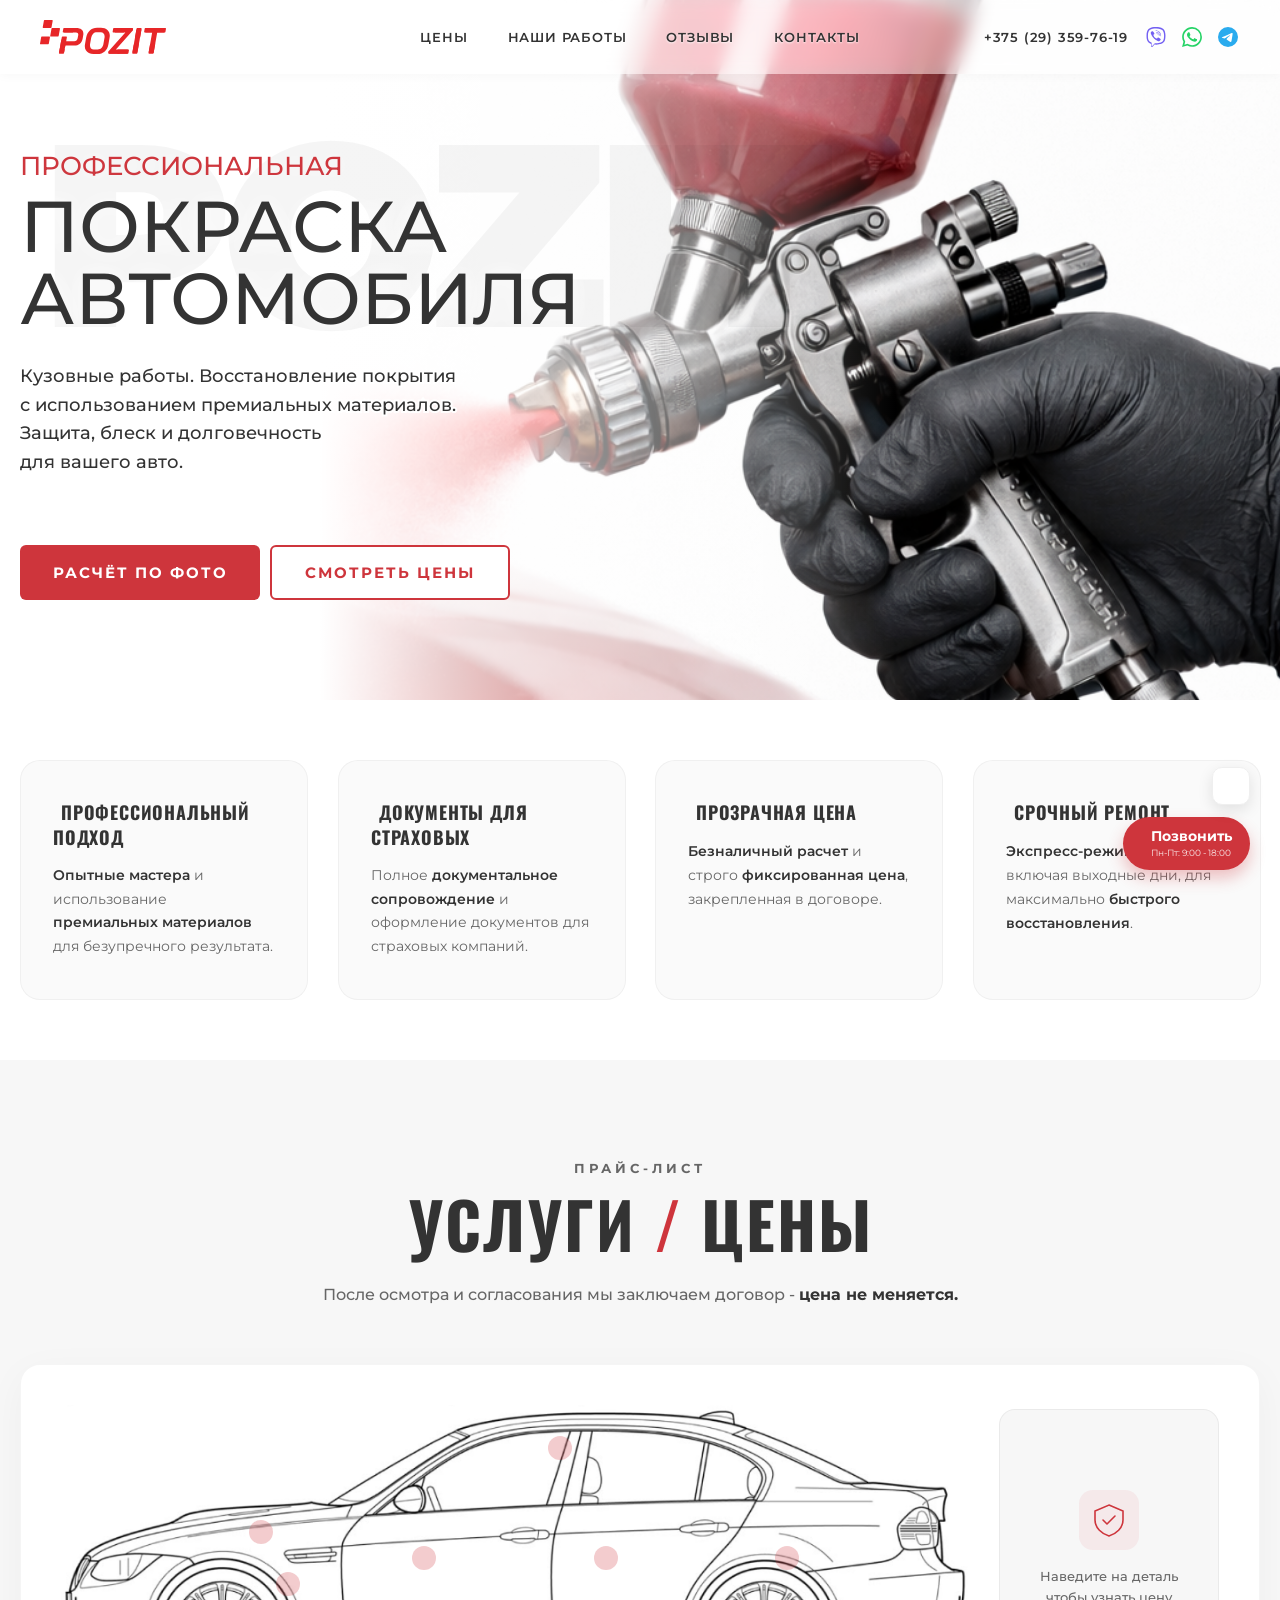
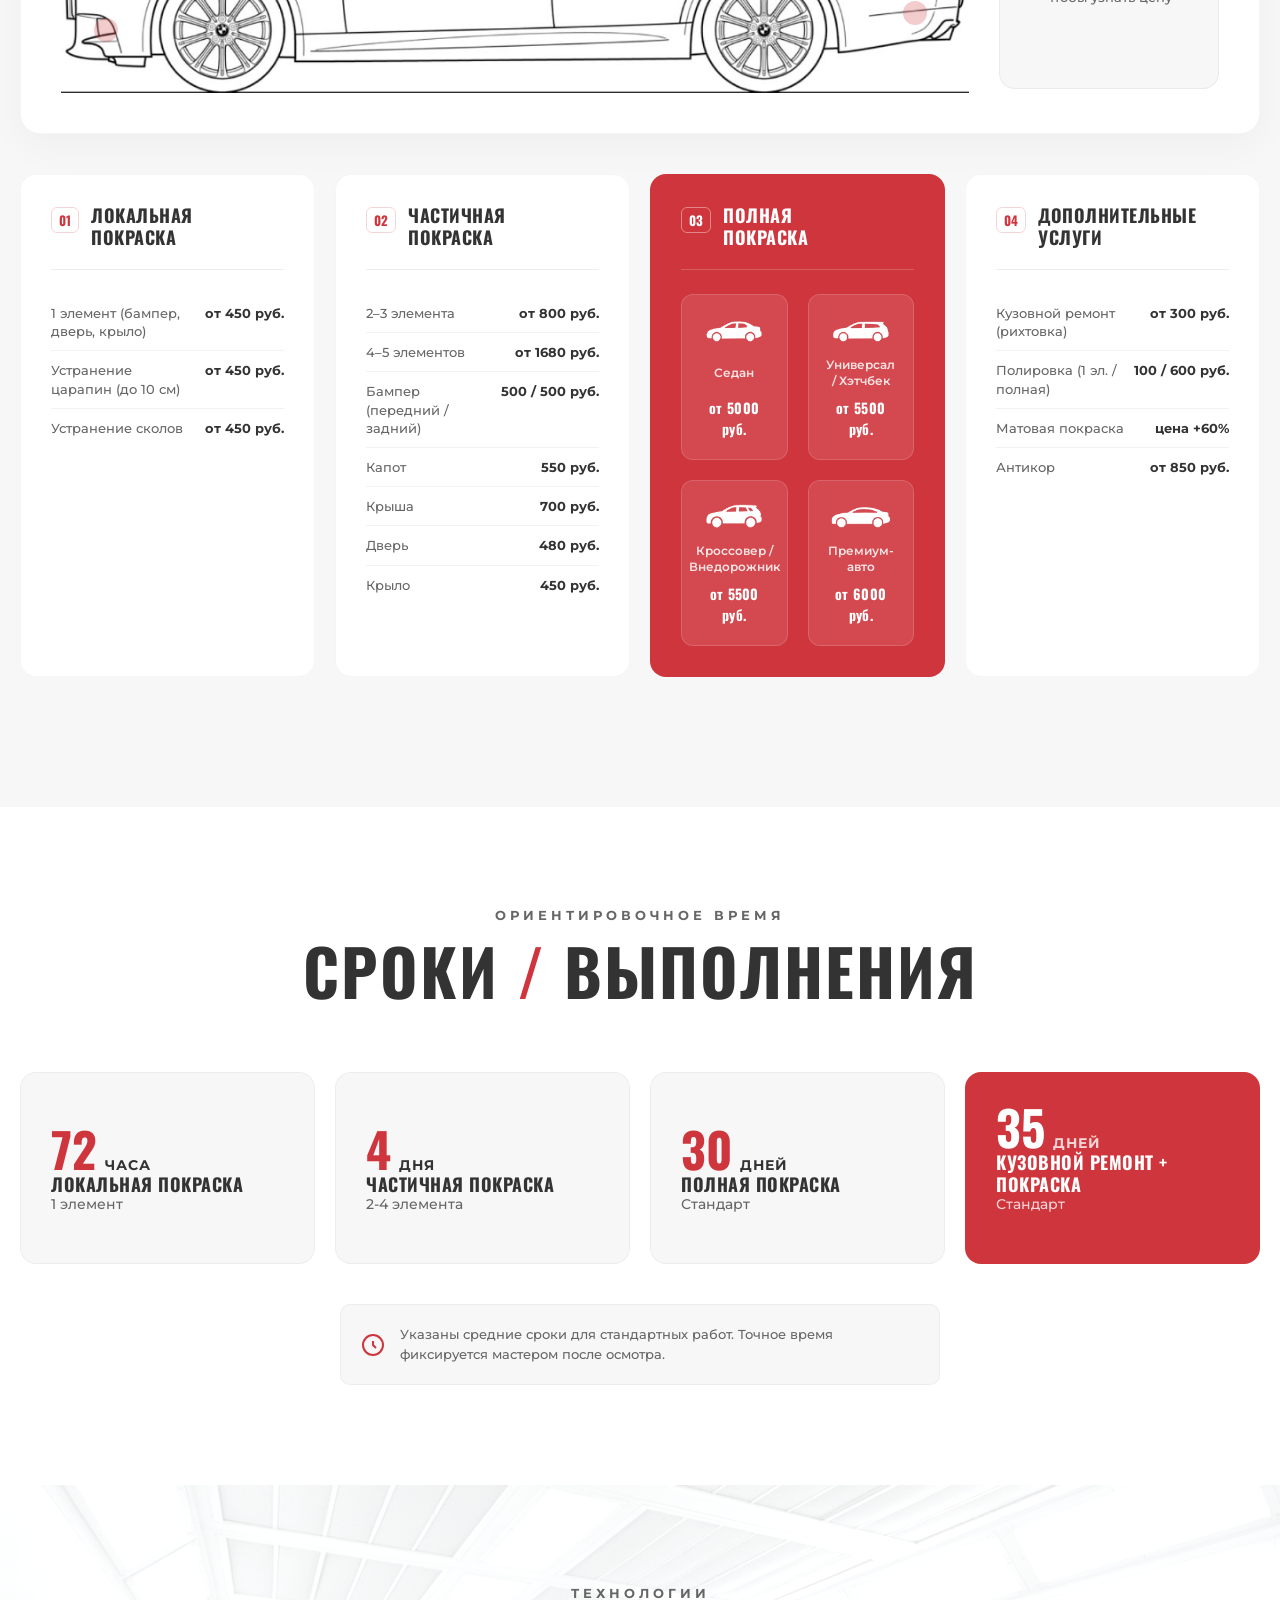
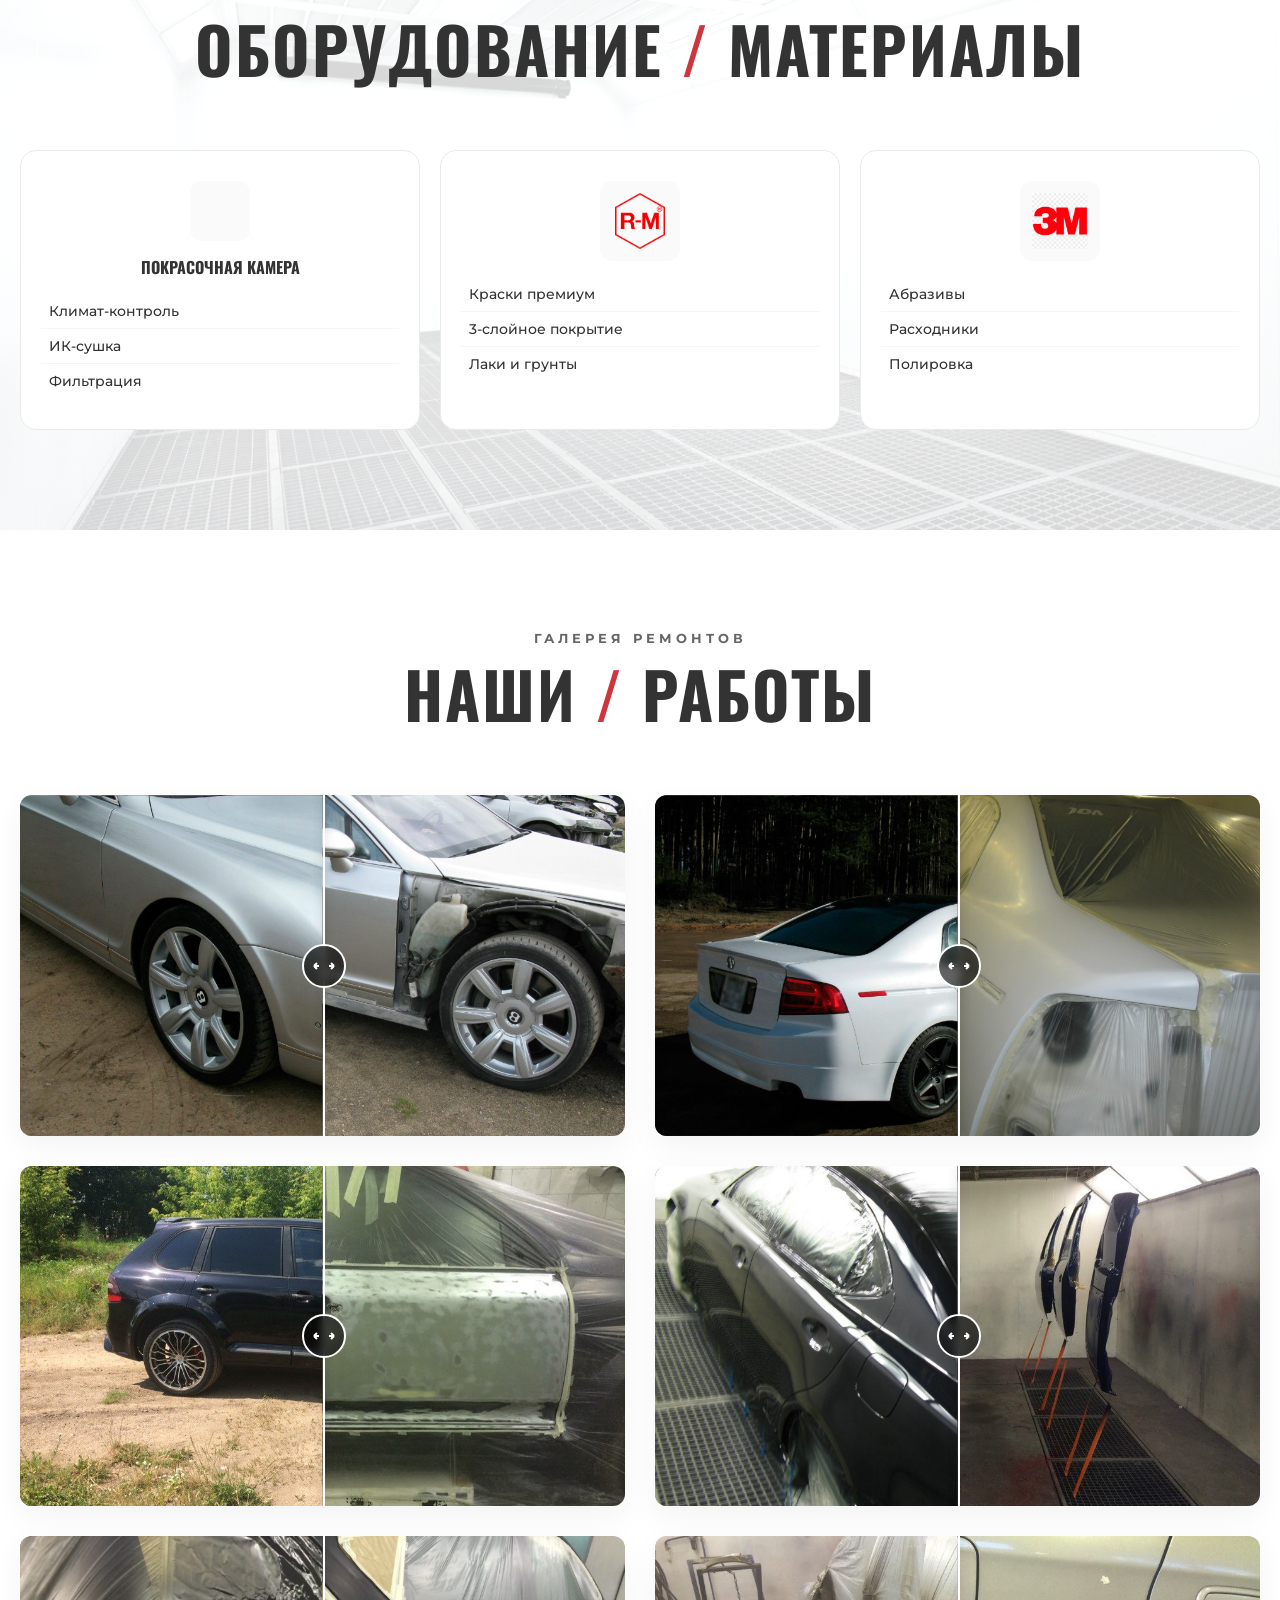
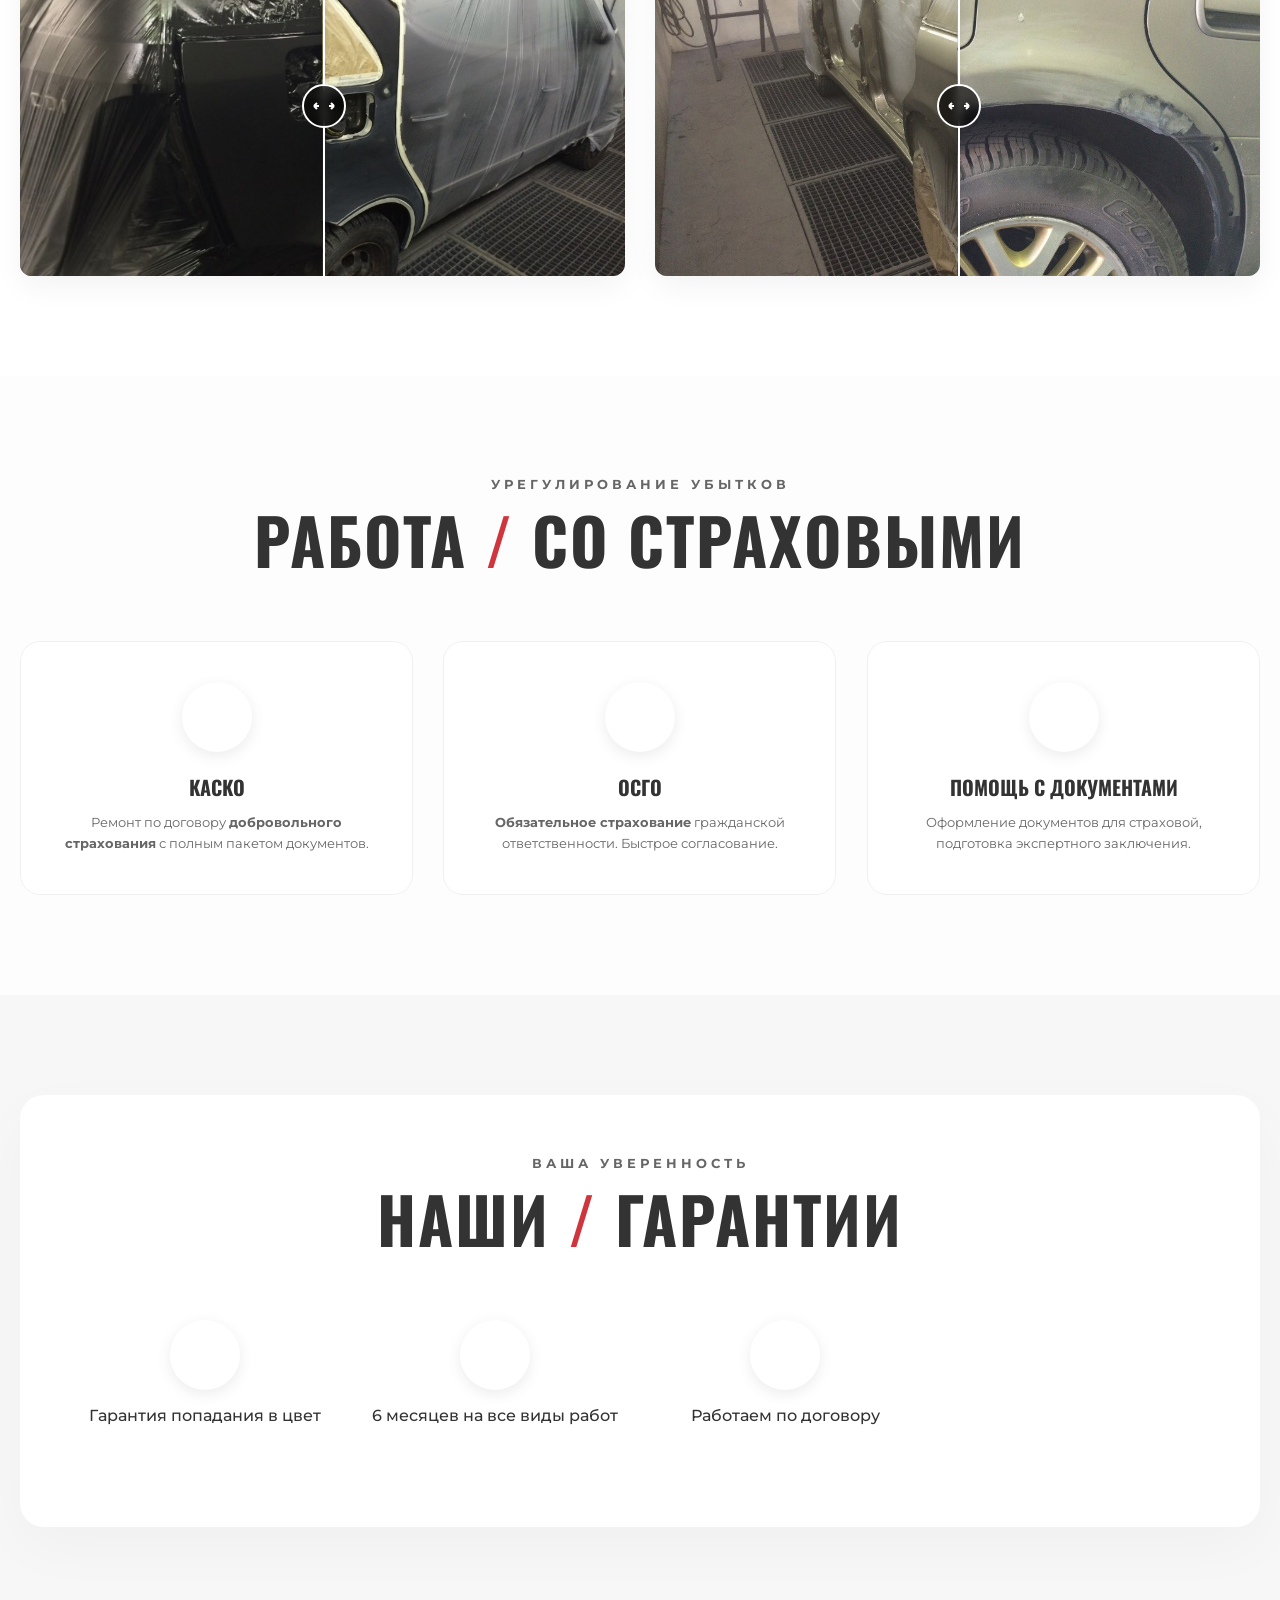
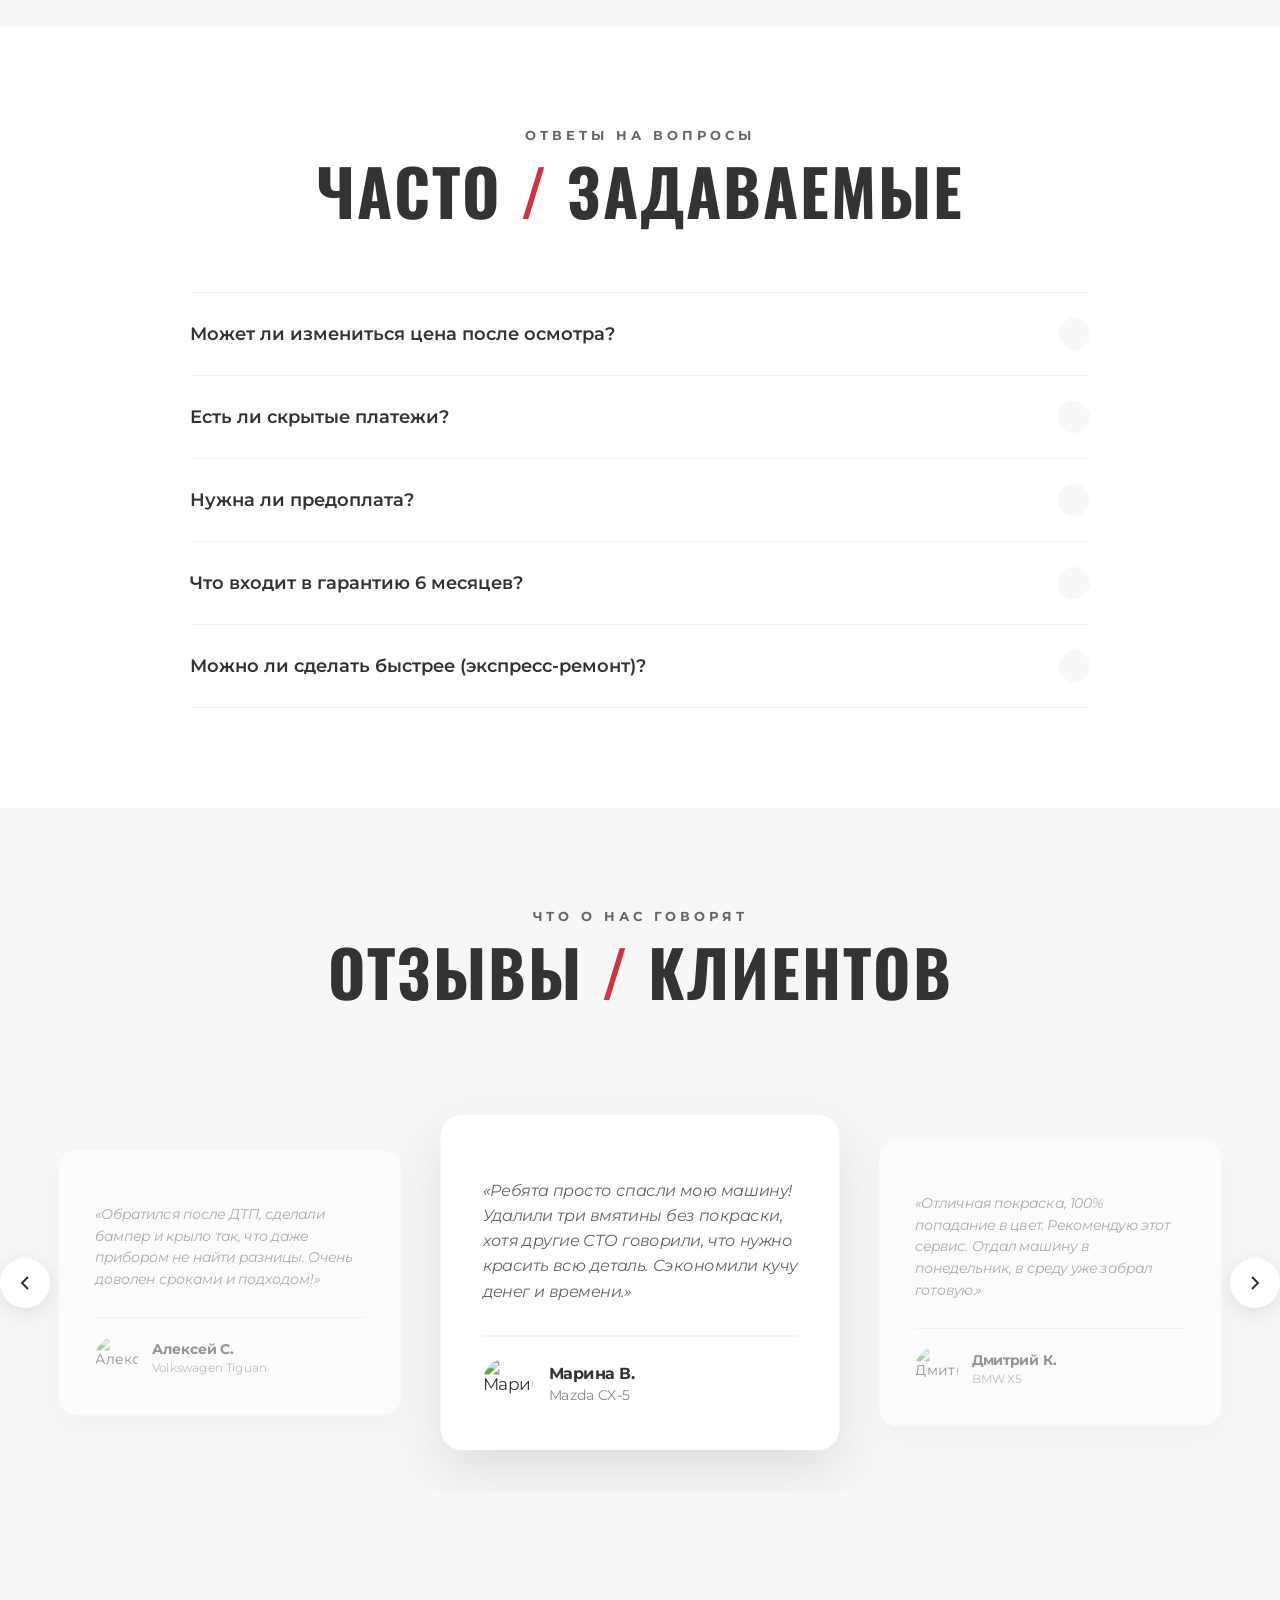
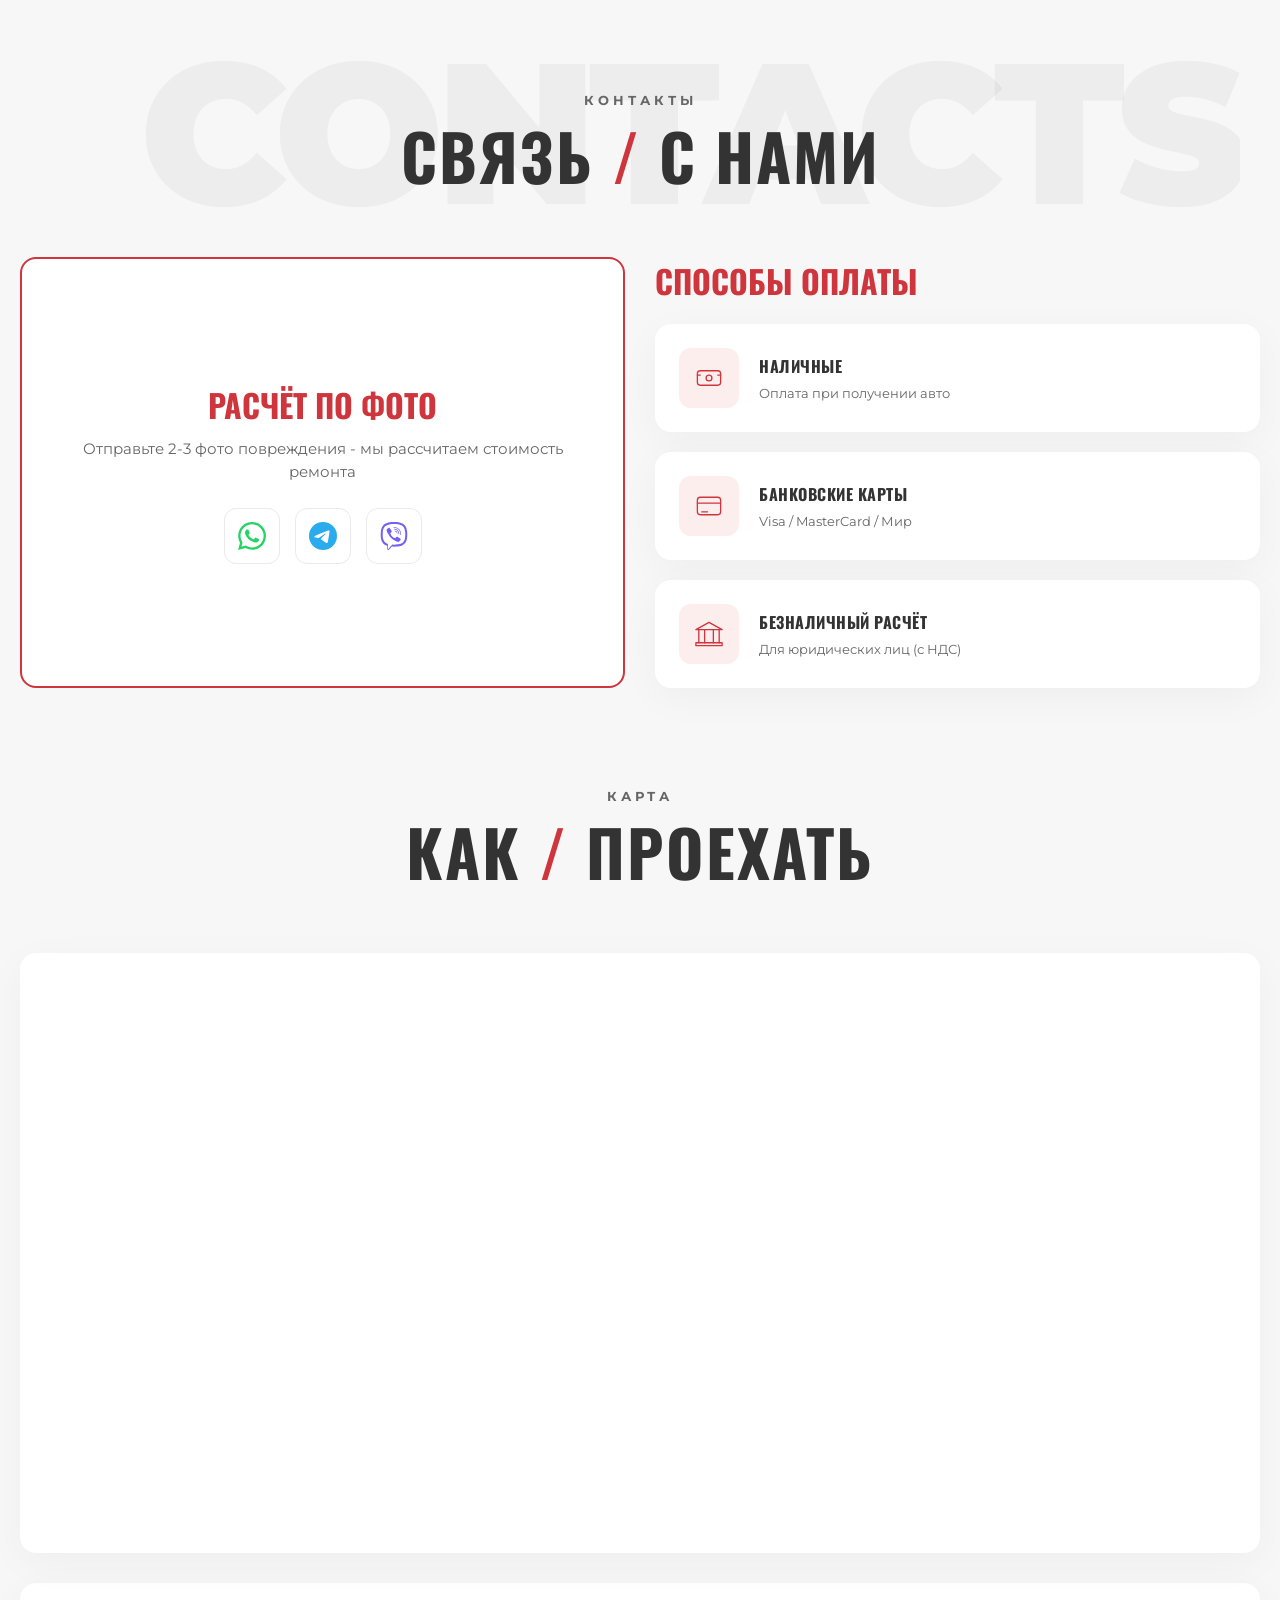
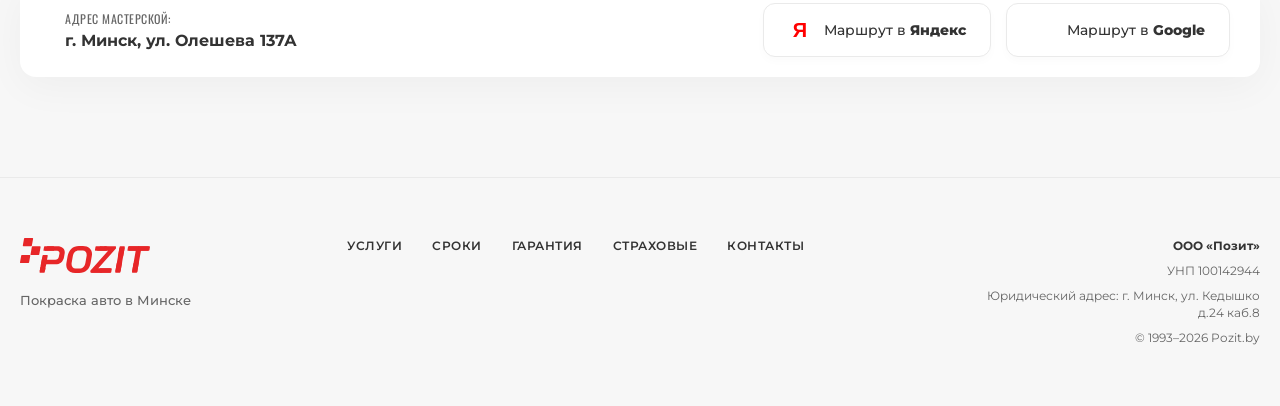
==== index.html @ 852f138b "Remove duplicate paint booth text from list - Remove redundant "Покрасочная камера" from features li" ====
<!DOCTYPE html>
<html lang="en">

<head>
    <meta charset="UTF-8">
    <meta name="viewport" content="width=device-width, initial-scale=1.0">
    <title>Покраска автомобиля в Минске — ООО «Позит»</title>
    <link rel="preconnect" href="https://fonts.googleapis.com">
    <link rel="preconnect" href="https://fonts.gstatic.com" crossorigin>
    <link
        href="https://fonts.googleapis.com/css2?family=Montserrat:wght@400;500;600;700;800;900&family=Oswald:wght@400;500;600;700&display=swap"
        rel="stylesheet">
    <link rel="stylesheet" href="style.css">
    <script src="https://code.iconify.design/iconify-icon/1.0.7/iconify-icon.min.js"></script>
</head>

<body>
    <div class="wrapper">
        <!-- === HEADER === -->
        <header class="header">
            <div class="container">
                <div class="header__inner">
                    <div class="header__left">
                        <!-- Актуальный логотип -->
                        <a href="/" class="header__logo-link">
                            <img src="Logo_red.svg" alt="POZIT Logo" class="logo-img">
                        </a>
                    </div>

                    <nav class="header__nav">
                        <a href="#services">ЦЕНЫ</a>
                        <a href="#before-after">НАШИ РАБОТЫ</a>
                        <a href="#reviews">ОТЗЫВЫ</a>
                        <a href="#contacts">КОНТАКТЫ</a>
                    </nav>

                    <div class="header__actions">
                        <div class="header__contacts-row">
                            <a href="tel:+375293597619" class="header__phone">+375 (29) 359-76-19</a>
                            <div class="header__socials">
                                <!-- Viber -->
                                <a href="viber://chat?number=375293597619" aria-label="Viber"
                                    style="display: flex; width: 24px; height: 24px; align-items: center; justify-content: center;">
                                    <img src="assets/icons/viber.svg" width="20" height="20" alt="Viber">
                                </a>
                                <!-- WhatsApp -->
                                <a href="https://wa.me/375293597619" aria-label="WhatsApp"
                                    style="display: flex; width: 24px; height: 24px; align-items: center; justify-content: center;">
                                    <img src="assets/icons/whatsapp.svg" width="20" height="20" alt="WhatsApp">
                                </a>
                                <!-- Telegram -->
                                <a href="https://t.me/+375293597619" aria-label="Telegram"
                                    style="display: flex; width: 24px; height: 24px; align-items: center; justify-content: center;">
                                    <img src="assets/icons/telegram.svg" width="20" height="20" alt="Telegram">
                                </a>
                            </div>
                        </div>

                        <!-- Mobile Burger Button -->
                        <button class="burger-btn" id="burgerBtn">
                            <span></span>
                            <span></span>
                            <span></span>
                        </button>
                    </div>
                </div>
            </div>

            <!-- Mobile Menu Overlay -->
            <div class="mobile-menu-overlay" id="mobileMenu">
                <a href="#services">ЦЕНЫ <iconify-icon icon="solar:alt-arrow-right-outline"></iconify-icon></a>
                <a href="#before-after">НАШИ РАБОТЫ <iconify-icon
                        icon="solar:alt-arrow-right-outline"></iconify-icon></a>
                <a href="#reviews">ОТЗЫВЫ <iconify-icon icon="solar:alt-arrow-right-outline"></iconify-icon></a>
                <a href="#contacts">КОНТАКТЫ <iconify-icon icon="solar:alt-arrow-right-outline"></iconify-icon></a>
            </div>
        </header>


        <!-- === MAIN CONTENT === -->
        <main>
            <!-- === HERO SECTION === -->
            <section id="hero" class="hero">
                <div class="container">
                    <div class="hero__background-text">POZIT</div>

                    <div class="hero__content">
                        <div class="hero__text-area">
                            <p class="brand-name">Профессиональная</p>
                            <h1 class="product-title">ПОКРАСКА<br>АВТОМОБИЛЯ</h1>
                            <p class="product-subtitle">Кузовные работы. Восстановление покрытия<br>с использованием
                                премиальных материалов.<br>Защита, блеск и долговечность<br>для вашего авто.</p>
                            <div class="product-actions">
                                <a href="#contacts" class="btn-shop" style="text-transform: uppercase;">Расчёт по
                                    фото</a>
                                <a href="#services" class="price-box">СМОТРЕТЬ ЦЕНЫ</a>
                            </div>
                        </div>
                    </div>
                </div>
            </section>

            <!-- === BENEFITS SECTION === -->
            <section id="benefits" class="benefits">
                <div class="container">
                    <div class="benefits__grid">
                        <!-- Professional -->
                        <div class="benefit-item fade-up">
                            <div class="benefit-item__content">
                                <h3 class="benefit-item__title"><iconify-icon icon="ph:briefcase" width="20"
                                        style="margin-right: 8px; vertical-align: middle;"></iconify-icon>Профессиональный
                                    подход</h3>
                                <p class="benefit-item__text"><strong>Опытные мастера</strong> и использование
                                    <strong>премиальных материалов</strong> для безупречного результата.
                                </p>
                            </div>
                        </div>

                        <!-- Insurance -->
                        <div class="benefit-item fade-up delay-100">
                            <div class="benefit-item__content">
                                <h3 class="benefit-item__title"><iconify-icon icon="ph:shield-check" width="20"
                                        style="margin-right: 8px; vertical-align: middle;"></iconify-icon>Документы для
                                    страховых</h3>
                                <p class="benefit-item__text">Полное <strong>документальное сопровождение</strong> и
                                    оформление документов для страховых компаний.</p>
                            </div>
                        </div>

                        <!-- Price -->
                        <div class="benefit-item fade-up delay-200">
                            <div class="benefit-item__content">
                                <h3 class="benefit-item__title"><iconify-icon icon="ph:credit-card" width="20"
                                        style="margin-right: 8px; vertical-align: middle;"></iconify-icon>Прозрачная
                                    цена</h3>
                                <p class="benefit-item__text"><strong>Безналичный расчет</strong> и строго
                                    <strong>фиксированная цена</strong>, закрепленная в договоре.
                                </p>
                            </div>
                        </div>

                        <!-- Urgent -->
                        <div class="benefit-item fade-up delay-300">
                            <div class="benefit-item__content">
                                <h3 class="benefit-item__title"><iconify-icon icon="ph:lightning" width="20"
                                        style="margin-right: 8px; vertical-align: middle;"></iconify-icon>Срочный ремонт
                                </h3>
                                <p class="benefit-item__text"><strong>Экспресс-режим</strong> работы, включая выходные
                                    дни, для максимально <strong>быстрого восстановления</strong>.</p>
                            </div>
                        </div>
                    </div>
                </div>
            </section>



            <!-- === SERVICES / PRICING SECTION === -->
            <section id="services" class="services">
                <div class="container">
                    <div class="section-header">
                        <p class="section-subtitle">Прайс-лист</p>
                        <h2 class="section-title">УСЛУГИ <span>/</span> ЦЕНЫ</h2>
                    </div>
                    <p class="services__lead">После осмотра и согласования мы заключаем договор - <strong>цена не
                            меняется.</strong></p>

                    <!-- Car diagram -->
                    <div class="car-diagram-wrap">
                        <div class="car-diagram-area blueprint-mode">
                            <div class="car-diagram-img-wrapper">
                                <img src="assets/car-sedan.png" alt="Чертеж автомобиля BMW" class="blueprint-img">

                                <!-- интерактивные точки над деталями -->
                                <div class="car-dot car-zone" data-part="Передний бампер" data-price="от 500 руб."
                                    style="top: 78%; left: 5%;"></div>
                                <div class="car-dot car-zone" data-part="Капот" data-price="550 руб."
                                    style="top: 44%; left: 22%;"></div>
                                <div class="car-dot car-zone" data-part="Переднее крыло" data-price="450 руб."
                                    style="top: 62%; left: 25%;"></div>
                                <div class="car-dot car-zone" data-part="Передняя дверь" data-price="480 руб."
                                    style="top: 53%; left: 40%;"></div>
                                <div class="car-dot car-zone" data-part="Задняя дверь" data-price="480 руб."
                                    style="top: 53%; left: 60%;"></div>
                                <div class="car-dot car-zone" data-part="Крыша" data-price="700 руб."
                                    style="top: 15%; left: 55%;"></div>
                                <div class="car-dot car-zone" data-part="Заднее крыло" data-price="450 руб."
                                    style="top: 53%; left: 80%;"></div>
                                <div class="car-dot car-zone" data-part="Задний бампер" data-price="от 500 руб."
                                    style="top: 72%; left: 94%;"></div>
                            </div>
                        </div>

                        <!-- Side info panel -->
                        <div class="car-info-panel" id="carInfoPanel">
                            <div class="car-info-panel__default" id="panelDefault">
                                <div class="car-info-panel__icon">
                                    <svg width="36" height="36" viewBox="0 0 36 36" fill="none">
                                        <path d="M18 3L32 9V18C32 26 25 32 18 34C11 32 4 26 4 18V9L18 3Z"
                                            stroke="#CE353C" stroke-width="1.6" />
                                        <path d="M12 18L16 22L24 14" stroke="#CE353C" stroke-width="1.6"
                                            stroke-linecap="round" stroke-linejoin="round" />
                                    </svg>
                                </div>
                                <p class="car-info-panel__hint">Наведите на деталь<br>чтобы узнать цену</p>
                            </div>
                            <div class="car-info-panel__active" id="panelActive">
                                <span class="car-info-panel__label">Деталь</span>
                                <h3 class="car-info-panel__part" id="panelPart">—</h3>
                                <div class="car-info-panel__divider"></div>
                                <span class="car-info-panel__label">Стоимость работ</span>
                                <div class="car-info-panel__price" id="panelPrice">—</div>
                                <p class="car-info-panel__note">Финальная цена фиксируется в договоре после осмотра</p>
                            </div>
                        </div>
                    </div>

                    <!-- Price cards grid -->
                    <div class="price-grid">
                        <div class="price-card fade-up">
                            <div class="price-card__head">
                                <span class="price-card__num">01</span>
                                <h3 class="price-card__title">Локальная<br>покраска</h3>
                            </div>
                            <ul class="price-list">
                                <li><span>1 элемент (бампер, дверь, крыло)</span><strong>от 450 руб.</strong></li>
                                <li><span>Устранение царапин (до 10 см)</span><strong>от 450 руб.</strong></li>
                                <li><span>Устранение сколов</span><strong>от 450 руб.</strong></li>
                            </ul>
                        </div>
                        <div class="price-card fade-up delay-100">
                            <div class="price-card__head">
                                <span class="price-card__num">02</span>
                                <h3 class="price-card__title">Частичная<br>покраска</h3>
                            </div>
                            <ul class="price-list">
                                <li><span>2–3 элемента</span><strong>от 800 руб.</strong></li>
                                <li><span>4–5 элементов</span><strong>от 1680 руб.</strong></li>
                                <li><span>Бампер (передний / задний)</span><strong>500 / 500 руб.</strong></li>
                                <li><span>Капот</span><strong>550 руб.</strong></li>
                                <li><span>Крыша</span><strong>700 руб.</strong></li>
                                <li><span>Дверь</span><strong>480 руб.</strong></li>
                                <li><span>Крыло</span><strong>450 руб.</strong></li>
                            </ul>
                        </div>
                        <div class="price-card price-card--featured fade-up delay-200">
                            <div class="price-card__head">
                                <span class="price-card__num">03</span>
                                <h3 class="price-card__title">Полная<br>покраска</h3>
                            </div>
                            <div class="car-types-grid">
                                <!-- Sedan -->
                                <div class="car-type-item">
                                    <div class="car-icon">
                                        <img src="assets/sedan1.png" alt="Седан">
                                    </div>
                                    <span class="car-type-label">Седан</span>
                                    <strong class="car-type-price">от 5000 руб.</strong>
                                </div>
                                <!-- Hatchback/Wagon -->
                                <div class="car-type-item">
                                    <div class="car-icon">
                                        <img src="assets/wagon_hatchback1.png" alt="Универсал / Хэтчбек">
                                    </div>
                                    <span class="car-type-label">Универсал / Хэтчбек</span>
                                    <strong class="car-type-price">от 5500 руб.</strong>
                                </div>
                                <!-- Crossover/SUV -->
                                <div class="car-type-item">
                                    <div class="car-icon">
                                        <img src="assets/crossover_suv1.png" alt="Кроссовер / Внедорожник">
                                    </div>
                                    <span class="car-type-label">Кроссовер / Внедорожник</span>
                                    <strong class="car-type-price">от 5500 руб.</strong>
                                </div>
                                <!-- Premium -->
                                <div class="car-type-item">
                                    <div class="car-icon">
                                        <img src="assets/premium_car1.png" alt="Премиум-авто">
                                    </div>
                                    <span class="car-type-label">Премиум-авто</span>
                                    <strong class="car-type-price">от 6000 руб.</strong>
                                </div>
                            </div>
                        </div>
                        <div class="price-card fade-up delay-300">
                            <div class="price-card__head">
                                <span class="price-card__num">04</span>
                                <h3 class="price-card__title">Дополнительные<br>услуги</h3>
                            </div>
                            <ul class="price-list">
                                <li><span>Кузовной ремонт (рихтовка)</span><strong>от 300 руб.</strong></li>
                                <li><span>Полировка (1 эл. / полная)</span><strong>100 / 600 руб.</strong></li>
                                <li><span>Матовая покраска</span><strong>цена +60%</strong></li>
                                <li><span>Антикор</span><strong>от 850 руб.</strong></li>
                            </ul>
                        </div>
                    </div>
            </section>

            <!-- === TIMELINE SECTION === -->
            <section id="timeline" class="timeline">
                <div class="container">
                    <div class="section-header section-header--light">
                        <p class="section-subtitle">Ориентировочное время</p>
                        <h2 class="section-title">СРОКИ <span>/</span> ВЫПОЛНЕНИЯ</h2>
                    </div>

                    <div class="timeline-grid">
                        <div class="timeline-card fade-up">
                            <div class="timeline-card__time">
                                <span class="time-value">72</span>
                                <span class="time-unit">часа</span>
                            </div>
                            <h3 class="timeline-card__title">Локальная покраска</h3>
                            <p class="timeline-card__desc">1 элемент</p>
                        </div>

                        <div class="timeline-card fade-up delay-100">
                            <div class="timeline-card__time">
                                <span class="time-value">4</span>
                                <span class="time-unit">дня</span>
                            </div>
                            <h3 class="timeline-card__title">Частичная покраска</h3>
                            <p class="timeline-card__desc">2-4 элемента</p>
                        </div>

                        <div class="timeline-card fade-up delay-200">
                            <div class="timeline-card__time">
                                <span class="time-value">30</span>
                                <span class="time-unit">дней</span>
                            </div>
                            <h3 class="timeline-card__title">Полная покраска</h3>
                            <p class="timeline-card__desc">Стандарт</p>
                        </div>

                        <div class="timeline-card timeline-card--featured fade-up delay-300">
                            <div class="timeline-card__time">
                                <span class="time-value">35</span>
                                <span class="time-unit">дней</span>
                            </div>
                            <h3 class="timeline-card__title">Кузовной ремонт + покраска</h3>
                            <p class="timeline-card__desc">Стандарт</p>
                        </div>
                    </div>

                    <div class="timeline-note">
                        <svg width="24" height="24" viewBox="0 0 24 24" fill="none" stroke="currentColor"
                            stroke-width="2">
                            <circle cx="12" cy="12" r="10"></circle>
                            <path d="M12 8v4l3 3" />
                        </svg>
                        <p>Указаны средние сроки для стандартных работ. Точное время фиксируется мастером после осмотра.
                        </p>
                    </div>
                </div>
            </section>

            <!-- === MATERIALS SECTION === -->
            <section id="materials" class="materials-section">
                <div class="materials-bg-overlay"></div>
                <div class="container">
                    <div class="section-header">
                        <p class="section-subtitle">Технологии</p>
                        <h2 class="section-title">ОБОРУДОВАНИЕ <span>/</span> МАТЕРИАЛЫ</h2>
                    </div>

                    <div class="materials-compact-grid">
                        <!-- Equipment Block -->
                        <div class="materials-compact-card fade-up">
                            <div class="compact-icon">
                                <iconify-icon icon="solar:box-minimalistic-outline"></iconify-icon>
                            </div>
                            <h3>Покрасочная камера</h3>
                            <ul class="compact-features">
                                <li><iconify-icon icon="solar:check-circle-bold"></iconify-icon>Климат-контроль</li>
                                <li><iconify-icon icon="solar:check-circle-bold"></iconify-icon>ИК-сушка</li>
                                <li><iconify-icon icon="solar:check-circle-bold"></iconify-icon>Фильтрация</li>
                            </ul>
                        </div>

                        <!-- R-M Brand -->
                        <div class="materials-compact-card fade-up delay-100">
                            <div class="compact-logo">
                                <img src="assets/logos/r-m-logo.png" alt="R-M">
                            </div>
                            <ul class="compact-features">
                                <li><iconify-icon icon="solar:check-circle-bold"></iconify-icon>Краски премиум</li>
                                <li><iconify-icon icon="solar:check-circle-bold"></iconify-icon>3-слойное покрытие</li>
                                <li><iconify-icon icon="solar:check-circle-bold"></iconify-icon>Лаки и грунты</li>
                            </ul>
                        </div>

                        <!-- 3M Brand -->
                        <div class="materials-compact-card fade-up delay-200">
                            <div class="compact-logo">
                                <img src="assets/logos/3m-logo.png" alt="3M">
                            </div>
                            <ul class="compact-features">
                                <li><iconify-icon icon="solar:check-circle-bold"></iconify-icon>Абразивы</li>
                                <li><iconify-icon icon="solar:check-circle-bold"></iconify-icon>Расходники</li>
                                <li><iconify-icon icon="solar:check-circle-bold"></iconify-icon>Полировка</li>
                            </ul>
                        </div>
                    </div>
                </div>
            </section>

            <!-- === BEFORE/AFTER SECTION === -->

            <section id="before-after" class="before-after">
                <div class="container">
                    <div class="section-header">
                        <p class="section-subtitle">Галерея ремонтов</p>
                        <h2 class="section-title">НАШИ <span>/</span> РАБОТЫ</h2>
                    </div>

                    <div class="before-after-grid">
                        <!-- Case 1 -->
                        <div class="comparison-card" data-case="1">
                            <div class="comparison-img after">
                                <img src="case1_before.jpg" alt="Case 1 Before" draggable="false">
                            </div>
                            <div class="comparison-img before" style="clip-path: inset(0 50% 0 0);">
                                <img src="case1_after.jpg" alt="Case 1 After" draggable="false">
                            </div>
                            <div class="comparison-slider" style="left: 50%;">
                                <div class="slider-handle">
                                    <svg width="24" height="24" viewBox="0 0 24 24" fill="none" stroke="white"
                                        stroke-width="2">
                                        <path d="M7 12l-5 0m0 0l3-3m-3 3l3 3M17 12l5 0m0 0l-3-3m3 3l-3 3" />
                                    </svg>
                                </div>
                            </div>
                        </div>

                        <!-- Case 2 -->
                        <div class="comparison-card" data-case="2">
                            <div class="comparison-img after">
                                <img src="case2_before.jpg" alt="Case 2 Before" draggable="false">
                            </div>
                            <div class="comparison-img before" style="clip-path: inset(0 50% 0 0);">
                                <img src="case2_after.jpg" alt="Case 2 After" draggable="false">
                            </div>
                            <div class="comparison-slider" style="left: 50%;">
                                <div class="slider-handle">
                                    <svg width="24" height="24" viewBox="0 0 24 24" fill="none" stroke="white"
                                        stroke-width="2">
                                        <path d="M7 12l-5 0m0 0l3-3m-3 3l3 3M17 12l5 0m0 0l-3-3m3 3l-3 3" />
                                    </svg>
                                </div>
                            </div>
                        </div>

                        <!-- Case 3 -->
                        <div class="comparison-card" data-case="3">
                            <div class="comparison-img after">
                                <img src="case3_before.jpg" alt="Case 3 Before" draggable="false">
                            </div>
                            <div class="comparison-img before" style="clip-path: inset(0 50% 0 0);">
                                <img src="case3_after.jpg" alt="Case 3 After" draggable="false">
                            </div>
                            <div class="comparison-slider" style="left: 50%;">
                                <div class="slider-handle">
                                    <svg width="24" height="24" viewBox="0 0 24 24" fill="none" stroke="white"
                                        stroke-width="2">
                                        <path d="M7 12l-5 0m0 0l3-3m-3 3l3 3M17 12l5 0m0 0l-3-3m3 3l-3 3" />
                                    </svg>
                                </div>
                            </div>
                        </div>

                        <!-- Case 4 -->
                        <div class="comparison-card" data-case="4">
                            <div class="comparison-img after">
                                <img src="case4_before.jpg" alt="Case 4 Before" draggable="false">
                            </div>
                            <div class="comparison-img before" style="clip-path: inset(0 50% 0 0);">
                                <img src="case4_after.jpg" alt="Case 4 After" draggable="false">
                            </div>
                            <div class="comparison-slider" style="left: 50%;">
                                <div class="slider-handle">
                                    <svg width="24" height="24" viewBox="0 0 24 24" fill="none" stroke="white"
                                        stroke-width="2">
                                        <path d="M7 12l-5 0m0 0l3-3m-3 3l3 3M17 12l5 0m0 0l-3-3m3 3l-3 3" />
                                    </svg>
                                </div>
                            </div>
                        </div>

                        <!-- Case 5 -->
                        <div class="comparison-card" data-case="5">
                            <div class="comparison-img after">
                                <img src="case5_before.jpg" alt="Case 5 Before" draggable="false">
                            </div>
                            <div class="comparison-img before" style="clip-path: inset(0 50% 0 0);">
                                <img src="case5_after.jpg" alt="Case 5 After" draggable="false">
                            </div>
                            <div class="comparison-slider" style="left: 50%;">
                                <div class="slider-handle">
                                    <svg width="24" height="24" viewBox="0 0 24 24" fill="none" stroke="white"
                                        stroke-width="2">
                                        <path d="M7 12l-5 0m0 0l3-3m-3 3l3 3M17 12l5 0m0 0l-3-3m3 3l-3 3" />
                                    </svg>
                                </div>
                            </div>
                        </div>

                        <!-- Case 6 -->
                        <div class="comparison-card" data-case="6">
                            <div class="comparison-img after">
                                <img src="case6_before.jpg" alt="Case 6 Before" draggable="false">
                            </div>
                            <div class="comparison-img before" style="clip-path: inset(0 50% 0 0);">
                                <img src="case6_after.jpg" alt="Case 6 After" draggable="false">
                            </div>
                            <div class="comparison-slider" style="left: 50%;">
                                <div class="slider-handle">
                                    <svg width="24" height="24" viewBox="0 0 24 24" fill="none" stroke="white"
                                        stroke-width="2">
                                        <path d="M7 12l-5 0m0 0l3-3m-3 3l3 3M17 12l5 0m0 0l-3-3m3 3l-3 3" />
                                    </svg>
                                </div>
                            </div>
                        </div>


                    </div>

                    <!-- Mobile Navigation (Visible only on mobile) -->
                    <div class="mobile-nav-comparison">
                        <button class="nav-arrow prev-case">
                            <svg width="20" height="20" viewBox="0 0 24 24" fill="none" stroke="black" stroke-width="2">
                                <path d="M15 18l-6-6 6-6" />
                            </svg>
                        </button>
                        <div class="dots-indicator">
                            <div class="dot active"></div>
                            <div class="dot"></div>
                            <div class="dot"></div>
                            <div class="dot"></div>
                            <div class="dot"></div>
                            <div class="dot"></div>
                        </div>
                        <button class="nav-arrow next-case">
                            <svg width="20" height="20" viewBox="0 0 24 24" fill="none" stroke="black" stroke-width="2">
                                <path d="M9 18l6-6-6-6" />
                            </svg>
                        </button>
                    </div>
                </div>
    </div>
    </section>

    <!-- === INSURANCE SECTION === -->
    <section id="insurance" class="insurance-section">
        <div class="container">
            <div class="section-header">
                <p class="section-subtitle">Урегулирование убытков</p>
                <h2 class="section-title">РАБОТА <span>/</span> СО СТРАХОВЫМИ</h2>
            </div>
            <div class="insurance-grid">
                <div class="insurance-card fade-up">
                    <div class="v3-icon-box"><iconify-icon icon="solar:shield-check-outline"></iconify-icon></div>
                    <h3>КАСКО</h3>
                    <p>Ремонт по договору <strong>добровольного страхования</strong> с полным пакетом документов.</p>
                </div>
                <div class="insurance-card fade-up delay-100">
                    <div class="v3-icon-box"><iconify-icon icon="solar:clipboard-list-outline"></iconify-icon></div>
                    <h3>ОСГО</h3>
                    <p><strong>Обязательное страхование</strong> гражданской ответственности. Быстрое согласование.</p>
                </div>
                <div class="insurance-card fade-up delay-200">
                    <div class="v3-icon-box"><iconify-icon icon="solar:document-add-outline"></iconify-icon></div>
                    <h3>Помощь с документами</h3>
                    <p>Оформление документов для страховой, подготовка экспертного заключения.</p>
                </div>
            </div>
        </div>
    </section>

    <!-- === GUARANTEE SECTION === -->
    <section id="guarantee" class="guarantee-section">
        <div class="container">
            <div class="guarantee-box">
                <div class="section-header">
                    <p class="section-subtitle">Ваша уверенность</p>
                    <h2 class="section-title">НАШИ <span>/</span> ГАРАНТИИ</h2>
                </div>
                <div class="guarantee-grid">
                    <div class="guarantee-item fade-up">
                        <div class="v3-icon-box"><iconify-icon icon="solar:palette-outline"></iconify-icon></div>
                        <h4>Гарантия попадания в цвет</h4>
                    </div>
                    <div class="guarantee-item fade-up delay-100">
                        <div class="v3-icon-box"><iconify-icon icon="solar:calendar-outline"></iconify-icon></div>
                        <h4>6 месяцев на все виды работ</h4>
                    </div>
                    <div class="guarantee-item fade-up delay-200">
                        <div class="v3-icon-box"><iconify-icon icon="solar:hand-stars-outline"></iconify-icon></div>
                        <h4>Работаем по договору</h4>
                    </div>
                </div>
            </div>
        </div>
    </section>
    <!-- === FAQ SECTION === -->
    <section id="faq" class="faq-section">
        <div class="container">
            <div class="section-header">
                <p class="section-subtitle">Ответы на вопросы</p>
                <h2 class="section-title">ЧАСТО <span>/</span> ЗАДАВАЕМЫЕ</h2>
            </div>
            <div class="faq-container">
                <div class="faq-item fade-up">
                    <div class="faq-item__header">
                        <span class="faq-item__question">Может ли измениться цена после осмотра?</span>
                        <div class="faq-item__arrow">
                            <iconify-icon icon="solar:alt-arrow-down-outline"></iconify-icon>
                        </div>
                    </div>
                    <div class="faq-item__content">
                        <div class="faq-item__answer">
                            <p>Цена <strong>фиксируется в договоре</strong>. Изменение возможно только при обнаружении
                                <strong>скрытых дефектов</strong>. Перед началом дополнительных работ мы обязательно
                                <strong>согласовываем</strong> их с вами по телефону, предоставляя <strong>фото и видео
                                    отчеты</strong>.
                            </p>
                        </div>
                    </div>
                </div>

                <div class="faq-item fade-up delay-100">
                    <div class="faq-item__header">
                        <span class="faq-item__question">Есть ли скрытые платежи?</span>
                        <div class="faq-item__arrow">
                            <iconify-icon icon="solar:alt-arrow-down-outline"></iconify-icon>
                        </div>
                    </div>
                    <div class="faq-item__content">
                        <div class="faq-item__answer">
                            <p>Нет. Мойка автомобиля, все расходники и <strong>профессиональные лакокрасочные
                                    материалы</strong> изначально включены в согласованную стоимость. <strong>Никаких
                                    доплат</strong> в конце работы.</p>
                        </div>
                    </div>
                </div>

                <div class="faq-item fade-up delay-200">
                    <div class="faq-item__header">
                        <span class="faq-item__question">Нужна ли предоплата?</span>
                        <div class="faq-item__arrow">
                            <iconify-icon icon="solar:alt-arrow-down-outline"></iconify-icon>
                        </div>
                    </div>
                    <div class="faq-item__content">
                        <div class="faq-item__answer">
                            <p>Нет. Мы работаем на доверии и <strong>не берем предоплату</strong>. Оплата за ремонт
                                производится только <strong>по факту выполненных работ</strong> в полном объеме.</p>
                        </div>
                    </div>
                </div>

                <div class="faq-item fade-up delay-300">
                    <div class="faq-item__header">
                        <span class="faq-item__question">Что входит в гарантию 6 месяцев?</span>
                        <div class="faq-item__arrow">
                            <iconify-icon icon="solar:alt-arrow-down-outline"></iconify-icon>
                        </div>
                    </div>
                    <div class="faq-item__content">
                        <div class="faq-item__answer">
                            <ul class="faq-list">
                                <li>Отслоение краски или лака</li>
                                <li>Выгорание цвета на солнце</li>
                                <li>Изменение первоначального оттенка</li>
                                <li>Появление коррозии в местах ремонта</li>
                                <li>Растрескивание лакового покрытия</li>
                            </ul>
                        </div>
                    </div>
                </div>

                <div class="faq-item fade-up delay-400">
                    <div class="faq-item__header">
                        <span class="faq-item__question">Можно ли сделать быстрее (экспресс-ремонт)?</span>
                        <div class="faq-item__arrow">
                            <iconify-icon icon="solar:alt-arrow-down-outline"></iconify-icon>
                        </div>
                    </div>
                    <div class="faq-item__content">
                        <div class="faq-item__answer">
                            <p>Да, мы можем сократить стандартный срок за счет сверхурочной работы мастеров. В этом
                                случае
                                применяется наценка:</p>
                            <ul class="faq-list">
                                <li><strong>Экспресс-ремонт</strong> — +20% к стоимости</li>
                                <li><strong>Работа в выходные дни</strong> — +100% к стоимости рабочих смен</li>
                            </ul>
                        </div>
                    </div>
                </div>
            </div>
        </div>
    </section>

    <section id="reviews" class="reviews-section">
        <div class="container">
            <div class="section-header">
                <p class="section-subtitle">Что о нас говорят</p>
                <h2 class="section-title">ОТЗЫВЫ <span>/</span> КЛИЕНТОВ</h2>
            </div>
        </div>

        <div class="reviews-slider-container">
            <button class="review-nav-arrow review-prev">
                <svg width="24" height="24" viewBox="0 0 24 24" fill="none" stroke="currentColor" stroke-width="2">
                    <path d="M15 18l-6-6 6-6" />
                </svg>
            </button>
            <button class="review-nav-arrow review-next">
                <svg width="24" height="24" viewBox="0 0 24 24" fill="none" stroke="currentColor" stroke-width="2">
                    <path d="M9 18l6-6-6-6" />
                </svg>
            </button>

            <div class="reviews-track-wrapper">
                <div class="reviews-track">
                    <!-- Card 1 -->
                    <div class="review-card">
                        <div class="review-stars">
                            <iconify-icon icon="solar:star-bold"></iconify-icon>
                            <iconify-icon icon="solar:star-bold"></iconify-icon>
                            <iconify-icon icon="solar:star-bold"></iconify-icon>
                            <iconify-icon icon="solar:star-bold"></iconify-icon>
                            <iconify-icon icon="solar:star-bold"></iconify-icon>
                        </div>
                        <p class="review-text">«Обратился после ДТП, сделали бампер и крыло так, что даже прибором не
                            найти
                            разницы. Очень доволен сроками и подходом!»</p>
                        <div class="review-author">
                            <img src="https://ui-avatars.com/api/?name=Алексей+С.&background=CE353C&color=fff&rounded=true"
                                alt="Алексей" class="review-avatar">
                            <div class="review-author-info">
                                <div class="review-name">Алексей С.</div>
                                <div class="review-car">Volkswagen Tiguan</div>
                            </div>
                        </div>
                    </div>

                    <!-- Card 2 -->
                    <div class="review-card active">
                        <div class="review-stars">
                            <iconify-icon icon="solar:star-bold"></iconify-icon>
                            <iconify-icon icon="solar:star-bold"></iconify-icon>
                            <iconify-icon icon="solar:star-bold"></iconify-icon>
                            <iconify-icon icon="solar:star-bold"></iconify-icon>
                            <iconify-icon icon="solar:star-bold"></iconify-icon>
                        </div>
                        <p class="review-text">«Ребята просто спасли мою машину! Удалили три вмятины без покраски, хотя
                            другие СТО говорили, что нужно красить всю деталь. Сэкономили кучу денег и времени.»</p>
                        <div class="review-author">
                            <img src="https://ui-avatars.com/api/?name=Марина+В.&background=111111&color=fff&rounded=true"
                                alt="Марина" class="review-avatar">
                            <div class="review-author-info">
                                <div class="review-name">Марина В.</div>
                                <div class="review-car">Mazda CX-5</div>
                            </div>
                        </div>
                    </div>

                    <!-- Card 3 -->
                    <div class="review-card">
                        <div class="review-stars">
                            <iconify-icon icon="solar:star-bold"></iconify-icon>
                            <iconify-icon icon="solar:star-bold"></iconify-icon>
                            <iconify-icon icon="solar:star-bold"></iconify-icon>
                            <iconify-icon icon="solar:star-bold"></iconify-icon>
                            <iconify-icon icon="solar:star-bold"></iconify-icon>
                        </div>
                        <p class="review-text">«Отличная покраска, 100% попадание в цвет. Рекомендую этот сервис. Отдал
                            машину в понедельник, в среду уже забрал готовую.»</p>
                        <div class="review-author">
                            <img src="https://ui-avatars.com/api/?name=Дмитрий+К.&background=CE353C&color=fff&rounded=true"
                                alt="Дмитрий" class="review-avatar">
                            <div class="review-author-info">
                                <div class="review-name">Дмитрий К.</div>
                                <div class="review-car">BMW X5</div>
                            </div>
                        </div>
                    </div>

                    <!-- Card 4 -->
                    <div class="review-card">
                        <div class="review-stars">
                            <iconify-icon icon="solar:star-bold"></iconify-icon>
                            <iconify-icon icon="solar:star-bold"></iconify-icon>
                            <iconify-icon icon="solar:star-bold"></iconify-icon>
                            <iconify-icon icon="solar:star-bold"></iconify-icon>
                            <iconify-icon icon="solar:star-bold"></iconify-icon>
                        </div>
                        <p class="review-text">«Премиальный сервис, вежливые мастера. Сделали полировку и нанесли
                            защитную
                            керамику. Машина блестит как из салона, очень доволен результатом!»</p>
                        <div class="review-author">
                            <img src="https://ui-avatars.com/api/?name=Евгений+М.&background=111111&color=fff&rounded=true"
                                alt="Евгений" class="review-avatar">
                            <div class="review-author-info">
                                <div class="review-name">Евгений М.</div>
                                <div class="review-car">Mercedes E-Class</div>
                            </div>
                        </div>
                    </div>
                </div>
            </div>
        </div>
    </section>

    <!-- === CONTACTS SECTION === -->
    <section id="contacts" class="contacts">
        <div class="container">
            <div class="contacts__background-text">CONTACTS</div>
            <div class="section-header">
                <p class="section-subtitle">Контакты</p>
                <h2 class="section-title">СВЯЗЬ <span>/</span> С НАМИ</h2>
            </div>

            <div class="contacts__main-row">
                <!-- Left Card: CTA (Быстрая оценка) -->
                <!-- Left Card: CTA (Быстрая оценка) - V3 Split -->
                <div class="v3-card">
                    <h3 class="v3-title">РАСЧЁТ ПО ФОТО</h3>
                    <p class="v3-desc">Отправьте 2-3 фото повреждения - мы рассчитаем стоимость ремонта</p>

                    <div class="v3-icons-row">
                        <a href="https://wa.me/375293597619" aria-label="WhatsApp" class="v3-icon">
                            <img src="assets/icons/whatsapp.svg" width="28" alt="WhatsApp">
                        </a>
                        <a href="https://t.me/+375293597619" aria-label="Telegram" class="v3-icon">
                            <img src="assets/icons/telegram.svg" width="28" alt="Telegram">
                        </a>
                        <a href="viber://chat?number=375293597619" aria-label="Viber" class="v3-icon">
                            <img src="assets/icons/viber.svg" width="28" alt="Viber">
                        </a>
                    </div>
                </div>

                <!-- Right Card: Способы Оплаты -->
                <div class="payment-methods-wrapper">
                    <h3 class="v3-title payment-title">СПОСОБЫ ОПЛАТЫ</h3>
                    <div class="payment-cards-container">
                        <div class="payment-card">
                            <div class="payment-card__icon">
                                <svg width="32" height="32" viewBox="0 0 44 44" fill="none"
                                    xmlns="http://www.w3.org/2000/svg">
                                    <rect x="6" y="12" width="32" height="20" rx="4" stroke="currentColor"
                                        stroke-width="1.8" stroke-linecap="round" stroke-linejoin="round" />
                                    <circle cx="22" cy="22" r="4" stroke="currentColor" stroke-width="1.8"
                                        stroke-linecap="round" stroke-linejoin="round" />
                                    <path d="M6 18H10M34 18H38" stroke="currentColor" stroke-width="1.8"
                                        stroke-linecap="round" stroke-linejoin="round" />
                                </svg>
                            </div>
                            <div class="payment-card__info">
                                <h4>Наличные</h4>
                                <p>Оплата при получении авто</p>
                            </div>
                        </div>
                        <div class="payment-card">
                            <div class="payment-card__icon">
                                <svg width="32" height="32" viewBox="0 0 44 44" fill="none"
                                    xmlns="http://www.w3.org/2000/svg">
                                    <rect x="6" y="10" width="32" height="24" rx="4" stroke="currentColor"
                                        stroke-width="1.8" stroke-linecap="round" stroke-linejoin="round" />
                                    <path d="M6 18H38M12 30H20" stroke="currentColor" stroke-width="1.8"
                                        stroke-linecap="round" stroke-linejoin="round" />
                                </svg>
                            </div>
                            <div class="payment-card__info">
                                <h4>Банковские карты</h4>
                                <p>Visa / MasterCard / Мир</p>
                            </div>
                        </div>
                        <div class="payment-card">
                            <div class="payment-card__icon">
                                <svg width="32" height="32" viewBox="0 0 44 44" fill="none"
                                    xmlns="http://www.w3.org/2000/svg">
                                    <path d="M22 6L4 16H40L22 6Z" stroke="currentColor" stroke-width="1.8"
                                        stroke-linecap="round" stroke-linejoin="round" />
                                    <path d="M8 16V34M16 16V34M28 16V34M36 16V34" stroke="currentColor"
                                        stroke-width="1.8" stroke-linecap="round" stroke-linejoin="round" />
                                    <path d="M4 34H40V38H4V34Z" stroke="currentColor" stroke-width="1.8"
                                        stroke-linecap="round" stroke-linejoin="round" />
                                </svg>
                            </div>
                            <div class="payment-card__info">
                                <h4>Безналичный расчёт</h4>
                                <p>Для юридических лиц (с НДС)</p>
                            </div>
                        </div>
                    </div>
                </div>
            </div>
        </div>
    </section>

    <!-- === YANDEX MAP SECTION === -->
    <section id="map-yandex" class="map-section" style="padding-bottom: 40px;">
        <div class="container">
            <div class="section-header">
                <p class="section-subtitle">КАРТА</p>
                <h2 class="section-title">КАК <span>/</span> ПРОЕХАТЬ</h2>
            </div>
            <div class="map-layout">
                <div class="map-card">
                    <script type="text/javascript" charset="utf-8" async
                        src="https://api-maps.yandex.ru/services/constructor/1.0/js/?um=constructor%3Af8a81c1a3e6c11840819d97c0852d59716b732d7916b821c4e4c6b80a8c82e20&amp;width=1200&amp;height=600&amp;lang=ru_RU&amp;scroll=true"></script>
                </div>
                <div class="map-card-address">
                    <div class="map-address-main">
                        <iconify-icon icon="solar:pointer-bold" class="map-address-icon"></iconify-icon>
                        <div class="map-address-text">
                            <span class="map-address-label">Адрес мастерской:</span>
                            <span class="map-address-value">г. Минск, ул. Олешева 137А</span>
                        </div>
                    </div>
                    <div class="map-route-actions">
                        <a href="https://yandex.ru/maps/?rtext=~г.+Минск,+ул.+Олешева+137А" target="_blank"
                            class="map-route-btn">
                            <div class="route-icon route-icon--ya">Я</div>
                            <span class="map-route-btn-text">Маршрут в <strong>Яндекс</strong></span>
                        </a>
                        <a href="https://www.google.com/maps/dir/?api=1&destination=г.+Минск,+ул.+Олешева+137А"
                            target="_blank" class="map-route-btn">
                            <div class="route-icon route-icon--g">
                                <iconify-icon icon="logos:google-icon"></iconify-icon>
                            </div>
                            <span class="map-route-btn-text">Маршрут в <strong>Google</strong></span>
                        </a>
                    </div>
                </div>
            </div>
        </div>
    </section>


    </main>

    <!-- === FOOTER === -->
    <footer class="footer">
        <div class="container">
            <div class="footer__inner">
                <!-- Left Part -->
                <div class="footer__left">
                    <a href="/" class="footer__logo-link">
                        <img src="Logo_red.svg" alt="POZIT Logo" class="footer__logo-img">
                    </a>
                    <p class="footer__desc">Покраска авто в Минске</p>
                </div>

                <!-- Center Part -->
                <nav class="footer__nav">
                    <a href="#services">Услуги</a>
                    <a href="#timeline">Сроки</a>
                    <a href="#warranty">Гарантия</a>
                    <a href="#insurance">Страховые</a>
                    <a href="#contacts">Контакты</a>
                </nav>

                <!-- Right Part -->
                <div class="footer__right">
                    <p class="footer__company">ООО «Позит»</p>
                    <p class="footer__text">УНП 100142944</p>
                    <p class="footer__text">Юридический адрес: г. Минск, ул. Кедышко д.24 каб.8</p>
                    <p class="footer__copyright">&copy; 1993&ndash;2026 Pozit.by</p>
                </div>
            </div>
        </div>
    </footer>
    </div>
    <!-- === FLOATING ACTION BUTTONS === -->
    <div class="fab-v2-container">
        <!-- Scroll Up Button -->
        <a href="#" class="fab-v2-up" id="fabUpBtn" aria-label="Вернуться наверх">
            <iconify-icon icon="solar:alt-arrow-up-outline" width="20"></iconify-icon>
        </a>
        <!-- Call Button -->
        <a href="tel:+375293597619" class="fab-v2-call">
            <iconify-icon icon="solar:phone-bold" width="22"></iconify-icon>
            <div class="fab-v2-call-text">
                <strong>Позвонить</strong>
                <span>Пн-Пт: 9:00 - 18:00</span>
            </div>
        </a>
    </div>

    <script src="script.js"></script>
</body>

</html>
---- style.css ----
:root {
    --color-bg: #F7F7F7;
    --color-primary-red: #CE353C;
    /* Match the vibrant red from the image */
    --color-text-dark: #333333;
    --color-text-muted: #666666;
    --color-gold: #A28A5B;
    /* The olive gold color of Emerica. */
    --color-white: #FFFFFF;

    --font-primary: 'Montserrat', sans-serif;
    --font-secondary: 'Oswald', sans-serif;

    --container-width: 1440px;
    --content-width: 1300px;
}

* {
    margin: 0;
    padding: 0;
    box-sizing: border-box;
}

html {
    overflow-x: hidden;
}

body {
    font-family: var(--font-primary);
    background-color: var(--color-bg);
    color: var(--color-text-dark);
    -webkit-font-smoothing: antialiased;
    overflow-x: hidden;
    width: 100%;
}

img {
    max-width: 100%;
    height: auto;
}

.wrapper {
    min-height: 100vh;
    display: flex;
    flex-direction: column;
    position: relative;
    overflow-x: hidden;
    width: 100%;
}

.container {
    width: 100%;
    max-width: var(--content-width);
    margin: 0 auto;
    padding: 0 40px;
    /* Base padding for large screens */
}

/* === HEADER === */
.header {
    padding: 20px 0;
    position: fixed;
    top: 0;
    left: 0;
    right: 0;
    width: 100%;
    z-index: 1000;
    background-color: rgba(255, 255, 255, 0.5);
    backdrop-filter: blur(8px) saturate(150%);
    -webkit-backdrop-filter: blur(8px) saturate(150%);
    transition: all 0.3s cubic-bezier(0.4, 0, 0.2, 1);
    box-shadow: 0 2px 10px rgba(0, 0, 0, 0.03);
}

.header.is-scrolled {
    background-color: rgba(255, 255, 255, 0.85);
    /* Higher transparency for "glass" look */
    backdrop-filter: blur(12px) saturate(180%);
    -webkit-backdrop-filter: blur(12px) saturate(180%);
    box-shadow: 0 4px 30px rgba(0, 0, 0, 0.05);
    /* Slightly stronger shadow instead of border */
}

.header__inner {
    display: flex;
    align-items: center;
    justify-content: space-between;
    width: 100%;
    position: relative;
    /* Added for absolute centering of nav */
}

.header .container {
    max-width: 1300px;
    padding: 0 40px;
}

.header__left {
    display: flex;
    align-items: center;
}

.header__logo-link {
    display: flex;
    align-items: center;
    z-index: 101;
    flex-shrink: 0;
    /* Logo never shrinks */
}

.logo-img {
    height: 40px;
    filter: drop-shadow(0 1px 3px rgba(255, 255, 255, 0.9));
}

.header__nav {
    display: flex;
    gap: 35px;
    /* Modern wide spacing */
    align-items: center;
    position: absolute;
    left: 50%;
    transform: translateX(-50%);
}

.header__nav a {
    text-decoration: none;
    color: var(--color-text-dark);
    font-size: 13px;
    font-weight: 600;
    letter-spacing: 0.8px;
    white-space: nowrap;
    transition: all 0.3s ease;
    padding: 6px 14px;
    border-radius: 99px;
    text-shadow: 0 1px 2px rgba(255, 255, 255, 0.8);
}

.header__nav a:hover {
    color: var(--color-primary-red);
    background: rgba(206, 53, 60, 0.05);
    /* Subtle pill background on hover */
}

.text-red {
    color: var(--color-primary-red) !important;
}

.header__actions {
    display: flex;
    flex-direction: column;
    align-items: flex-end;
    gap: 4px;
    flex-shrink: 0;
    /* min-width removed — was max-content which causes overflow on mobile */
}

.header__schedule {
    font-size: 11px;
    color: var(--color-text-muted);
    font-weight: 500;
    white-space: nowrap;
    text-shadow: 0 1px 2px rgba(255, 255, 255, 0.8);
}

.header__contacts-row {
    display: flex;
    gap: 16px;
    align-items: center;
    flex-shrink: 0;
}

.header__phone {
    font-size: 13px;
    font-weight: 600;
    color: var(--color-text-dark);
    text-decoration: none;
    letter-spacing: 0.8px;
    transition: color 0.2s ease;
    text-shadow: 0 1px 2px rgba(255, 255, 255, 0.8);
}

.header__phone:hover {
    color: var(--color-primary-red);
}

.separator-line {
    width: 2px;
    height: 16px;
    background-color: var(--color-primary-red);
    box-shadow: 0 0 4px rgba(255, 255, 255, 0.9);
}

.header__socials {
    display: flex;
    gap: 12px;
    color: var(--color-primary-red);
    flex-wrap: nowrap;
    align-items: center;
    flex-shrink: 0;
}

.header__socials a {
    color: inherit;
    text-decoration: none;
    transition: transform 0.2s cubic-bezier(0.4, 0, 0.2, 1), color 0.2s ease;
    display: flex;
    filter: drop-shadow(0 1px 2px rgba(255, 255, 255, 0.8));
}

.header__socials a:hover {
    transform: scale(1.15) translateY(-2px);
}

.header__socials a[aria-label="Viber"]:hover {
    color: #7360F2 !important;
}

.header__socials a[aria-label="WhatsApp"]:hover {
    color: #25D366 !important;
}

.header__socials a[aria-label="Telegram"]:hover {
    color: #2AABEE !important;
}

/* --- Mobile Components Base (Hidden on Desktop) --- */
.burger-btn {
    display: none;
    background: transparent;
    border: none;
    width: 36px;
    height: 36px;
    flex-direction: column;
    justify-content: center;
    align-items: center;
    gap: 5px;
    cursor: pointer;
    padding: 0;
    transition: 0.3s;
}

.burger-btn span {
    display: block;
    width: 18px;
    height: 1px;
    background: #333;
    transition: 0.3s;
    box-shadow: 0 1px 2px rgba(255, 255, 255, 0.9);
}

.burger-btn.active span:nth-child(1) {
    transform: translateY(7px) rotate(45deg);
}

.burger-btn.active span:nth-child(2) {
    opacity: 0;
}

.burger-btn.active span:nth-child(3) {
    transform: translateY(-7px) rotate(-45deg);
}

.mobile-menu-overlay {
    display: none;
    position: absolute;
    top: 100%;
    left: 0;
    width: 100%;
    background: white;
    height: 100vh;
    padding: 20px;
    flex-direction: column;
    gap: 15px;
    transform: translateY(-10px);
    opacity: 0;
    pointer-events: none;
    transition: all 0.3s ease;
    box-shadow: 0 10px 20px rgba(0, 0, 0, 0.05);
    z-index: 5;
}

.mobile-menu-overlay.active {
    transform: translateY(0);
    opacity: 1;
    pointer-events: auto;
}

.mobile-menu-overlay a {
    text-decoration: none;
    color: var(--color-text-dark);
    font-size: 13px;
    font-weight: 600;
    letter-spacing: 0.8px;
    padding: 12px 0;
    border-bottom: 1px solid #F0F0F0;
    display: flex;
    justify-content: space-between;
    align-items: center;
}

/* === MAIN CONTENT === */
main {
    flex: 1;
}

/* === HERO SECTION === */
.hero {
    position: relative;
    padding-top: 150px;
    /* Slightly raised from 180px */
    padding-bottom: 80px;
    overflow: hidden;
    min-height: 600px;
    background-image:
        linear-gradient(to right, #ffffff 25%, rgba(255, 255, 255, 0.6) 45%, transparent 70%),
        url('painter-hero.jpg');
    background-size: cover;
    background-position: center center;
    background-repeat: no-repeat;
}

.hero__background-text {
    position: absolute;
    top: 130px;
    /* Lowered to clear fixed header */
    left: 40px;
    font-size: 260px;
    font-weight: 900;
    color: rgba(0, 0, 0, 0.04);
    z-index: 0;
    line-height: 0.8;
    pointer-events: none;
    letter-spacing: -12px;
    text-transform: uppercase;
    white-space: nowrap;
    overflow: hidden;
    max-width: 100%;
}

.hero__content {
    display: flex;
    justify-content: space-between;
    align-items: flex-start;
    /* Changed from center to allow manual vertical positioning */
    position: relative;
    z-index: 1;
    min-height: 500px;
}

.hero__text-area {
    padding-left: 0;
    text-align: left;
    display: flex;
    flex-direction: column;
    justify-content: space-between;
    min-height: 450px;
}

.brand-name {
    color: var(--color-primary-red);
    font-size: 26px;
    text-transform: uppercase;
    font-weight: 500;
    margin-bottom: 0px;
    margin-left: 0;
    padding-left: 0;
    text-shadow: 0 0 20px rgba(255, 255, 255, 0.9), 0 0 40px rgba(255, 255, 255, 0.7);
}

.product-title {
    font-size: 72px;
    text-transform: uppercase;
    font-weight: 500;
    line-height: 1;
    color: var(--color-text-dark);
    margin-bottom: 20px;
    margin-left: 0;
    padding-left: 0;
    max-width: 100%;
    text-shadow: 0 0 20px rgba(255, 255, 255, 0.9), 0 0 40px rgba(255, 255, 255, 0.7);
}

.product-subtitle {
    font-size: 18px;
    font-weight: 500;
    color: var(--color-text-dark);
    margin-bottom: 60px;
    text-align: left;
    letter-spacing: 0;
    line-height: 1.6;
    -webkit-text-stroke: 4px rgba(255, 255, 255, 0.9);
    paint-order: stroke fill;
    text-shadow:
        0 0 10px rgba(255, 255, 255, 0.8),
        0 0 20px rgba(255, 255, 255, 0.5);
}

.product-actions {
    display: flex;
    align-items: stretch;
    gap: 10px;
}

.btn-shop,
.price-box {
    text-decoration: none;
    padding: 16px 30px;
    font-weight: 700;
    font-size: 15px;
    text-transform: uppercase;
    letter-spacing: 2px;
    border-radius: 6px;
    transition: all 0.2s ease;
    white-space: nowrap;
    display: flex;
    align-items: center;
    justify-content: center;
    cursor: pointer;
    font-family: var(--font-primary);
    width: 240px;
    max-width: 100%;
    box-sizing: border-box;
}

.btn-shop {
    background-color: var(--color-primary-red);
    color: var(--color-white);
    border: 2px solid transparent;
    /* Match the 2px border of .price-box for height symmetry */
}

.btn-shop:hover {
    background-color: #b02a30;
    transform: translateY(-2px);
}

.price-box {
    border: 2px solid var(--color-primary-red);
    color: var(--color-primary-red);
    background-color: var(--color-white);
}

.price-box:hover {
    background-color: rgba(188, 30, 45, 0.05);
    transform: translateY(-2px);
}

/* Hero Image Area */
.hero__image-area {
    position: relative;
    display: flex;
    justify-content: center;
    align-items: center;
    overflow: hidden;
}

.main-photo {
    width: 140%;
    max-width: 1200px;
    transform: translateX(5%);
    /* Adjust breakout to the right */
    filter: drop-shadow(0 40px 40px rgba(0, 0, 0, 0.15));
    z-index: 2;
    mix-blend-mode: multiply;
    mask-image: radial-gradient(ellipse at center, black 65%, transparent 100%);
    -webkit-mask-image: radial-gradient(ellipse at center, black 65%, transparent 100%);
}

@media (max-width: 992px) {
    .main-photo {
        width: 100%;
        max-width: 600px;
        transform: none;
    }
}

/* === BENEFITS SECTION === */
.benefits {
    padding: 60px 0;
    background: var(--color-white);
    position: relative;
    z-index: 5;
    margin-top: -30px;
    /* Slight overlap with hero for better flow */
    width: 100%;
    overflow: hidden;
}

.benefits__grid {
    display: grid;
    grid-template-columns: repeat(4, 1fr);
    gap: 30px;
}

.benefit-item {
    display: flex;
    flex-direction: column;
    align-items: flex-start;
    padding: 40px 32px;
    background: #FAFAFA;
    border-radius: 20px;
    transition: all 0.3s ease;
    position: relative;
    overflow: hidden;
    border: 1px solid rgba(0, 0, 0, 0.04);
}

.benefit-item:hover {
    transform: translateY(-4px);
    box-shadow: 0 12px 32px rgba(0, 0, 0, 0.06);
    background: var(--color-white);
    border-color: rgba(206, 53, 60, 0.08);
}

.benefit-item__icon {
    margin-bottom: 28px;
    color: var(--color-primary-red);
    display: flex;
    align-items: center;
    justify-content: center;
    width: 72px;
    height: 72px;
    background: rgba(255, 255, 255, 0.8);
    border-radius: 16px;
    flex-shrink: 0;
    transition: all 0.3s ease;
    border: 1px solid rgba(206, 53, 60, 0.1);
}

.benefit-item:hover .benefit-item__icon {
    transform: translateY(-2px);
    background: rgba(255, 255, 255, 1);
    box-shadow: 0 4px 16px rgba(206, 53, 60, 0.12);
}

.benefit-item__icon svg {
    display: block;
}


.benefit-item__title {
    font-family: var(--font-secondary);
    font-size: 18px;
    font-weight: 700;
    text-transform: uppercase;
    margin-bottom: 14px;
    color: var(--color-text-dark);
    line-height: 1.3;
    letter-spacing: 0.8px;
}

.benefit-item__text {
    font-size: 14px;
    color: #666666;
    line-height: 1.7;
    font-weight: 400;
}

.benefit-item__text strong {
    font-weight: 600;
    color: var(--color-text-dark);
}

/* Decoration for hover state */
.benefit-item::after {
    content: '';
    position: absolute;
    bottom: 0;
    left: 0;
    width: 0;
    height: 2px;
    background: var(--color-primary-red);
    transition: width 0.3s ease;
}

.benefit-item:hover::after {
    width: 100%;
}

@media (max-width: 1200px) {
    .benefits__grid {
        grid-template-columns: repeat(2, 1fr);
    }
}

@media (max-width: 768px) {
    .benefits {
        padding: 40px 0;
        margin-top: 0;
    }

    .benefits__grid {
        grid-template-columns: 1fr;
        gap: 20px;
    }

    .benefit-item {
        padding: 30px;
    }
}



/* === SERVICES / PRICING SECTION === */
.services {
    padding: 100px 0;
    background: var(--color-bg);
    width: 100%;
    overflow: hidden;
}

.services__lead {
    text-align: center;
    font-size: 16px;
    color: var(--color-text-muted);
    margin-top: -40px;
    margin-bottom: 60px;
    font-weight: 500;
}

.services__lead strong {
    color: var(--color-text-dark);
}

/* --- Car Diagram --- */
.car-diagram-wrap {
    display: grid;
    grid-template-columns: 1fr 220px;
    gap: 30px;
    align-items: center;
    background: var(--color-white);
    border-radius: 20px;
    padding: 40px;
    margin-bottom: 40px;
    box-shadow: 0 10px 40px rgba(0, 0, 0, 0.04);
    border: 1px solid rgba(0, 0, 0, 0.04);
    max-width: 100%;
    overflow: hidden;
}

@media (max-width: 768px) {
    .car-diagram-wrap {
        grid-template-columns: 1fr;
        padding: 20px;
        gap: 20px;
    }
}

.car-diagram-area {
    position: relative;
    display: flex;
    align-items: center;
    justify-content: center;
}

.car-diagram-img-wrapper {
    position: relative;
    display: inline-block;
    width: 100%;
}

.blueprint-img {
    width: 100%;
    height: auto;
    object-fit: contain;
    user-select: none;
    pointer-events: none;
    display: block;
}

/* Dots */
.car-dot {
    position: absolute;
    width: 24px;
    height: 24px;
    background: rgba(206, 53, 60, 0.25);
    border: 2px solid var(--color-primary);
    border-radius: 50%;
    transform: translate(-50%, -50%);
    cursor: pointer;
    transition: all 0.3s cubic-bezier(0.4, 0, 0.2, 1);
    box-shadow: 0 0 0 rgba(206, 53, 60, 0);
    z-index: 10;
}

.car-dot::after {
    content: '';
    position: absolute;
    top: 50%;
    left: 50%;
    width: 6px;
    height: 6px;
    background: var(--color-primary);
    border-radius: 50%;
    transform: translate(-50%, -50%);
    transition: all 0.3s ease;
}

.car-dot:hover {
    background: rgba(206, 53, 60, 0.8);
    box-shadow: 0 0 15px rgba(206, 53, 60, 0.6);
    transform: translate(-50%, -50%) scale(1.3);
}

.car-dot:hover::after {
    background: #fff;
}


/* --- Info Panel --- */
.car-info-panel {
    background: var(--color-bg);
    border-radius: 16px;
    padding: 30px 24px;
    height: 280px;
    box-sizing: border-box;
    display: flex;
    align-items: center;
    justify-content: center;
    border: 1px solid rgba(0, 0, 0, 0.05);
}

.car-info-panel__default {
    text-align: center;
}

.car-info-panel__icon {
    margin: 0 auto 16px;
    width: 60px;
    height: 60px;
    background: rgba(206, 53, 60, 0.07);
    border-radius: 14px;
    display: flex;
    align-items: center;
    justify-content: center;
}

.car-info-panel__hint {
    font-size: 13px;
    color: var(--color-text-muted);
    line-height: 1.6;
    font-weight: 500;
}

.car-info-panel__active {
    width: 100%;
    display: none;
}

.car-info-panel__label {
    font-size: 10px;
    font-weight: 700;
    letter-spacing: 2px;
    text-transform: uppercase;
    color: var(--color-text-muted);
    display: block;
    margin-bottom: 6px;
}

.car-info-panel__part {
    font-family: var(--font-secondary);
    font-size: 22px;
    font-weight: 700;
    text-transform: uppercase;
    color: var(--color-text-dark);
    margin-bottom: 20px;
    line-height: 1.1;
}

.car-info-panel__divider {
    height: 1px;
    background: rgba(0, 0, 0, 0.07);
    margin-bottom: 20px;
}

.car-info-panel__price {
    font-family: var(--font-secondary);
    font-size: 28px;
    font-weight: 700;
    color: var(--color-primary-red);
    margin-top: 6px;
    margin-bottom: 16px;
}

.car-info-panel__note {
    font-size: 11px;
    color: var(--color-text-muted);
    line-height: 1.5;
    font-weight: 500;
}

/* --- Price Grid --- */
.price-grid {
    display: grid;
    grid-template-columns: repeat(4, 1fr);
    gap: 20px;
    margin-bottom: 30px;
    width: 100%;
    max-width: 100%;
}

.price-card {
    background: var(--color-white);
    border-radius: 16px;
    padding: 30px;
    border: 1px solid rgba(0, 0, 0, 0.04);
    transition: transform 0.3s ease, box-shadow 0.3s ease;
}

.price-card:hover {
    transform: translateY(-4px);
    box-shadow: 0 16px 40px rgba(0, 0, 0, 0.07);
}

.price-card--featured {
    background: var(--color-primary-red);
    border-color: transparent;
}

.price-card--featured .price-card__title {
    color: var(--color-white);
}

.price-card--featured .price-card__num {
    color: var(--color-white);
    border-color: rgba(255, 255, 255, 0.4);
}

.price-card--featured .price-list li span {
    color: rgba(255, 255, 255, 0.8);
}

.price-card--featured .price-list li strong {
    color: var(--color-white);
}

.price-card--featured .price-list li {
    border-color: rgba(255, 255, 255, 0.2);
}

.price-card__head {
    display: flex;
    align-items: flex-start;
    gap: 12px;
    margin-bottom: 24px;
    padding-bottom: 20px;
    border-bottom: 1px solid rgba(0, 0, 0, 0.07);
}

.price-card--featured .price-card__head {
    border-bottom-color: rgba(255, 255, 255, 0.2);
}

.price-card__num {
    font-family: var(--font-secondary);
    font-size: 13px;
    font-weight: 700;
    color: var(--color-primary-red);
    border: 1px solid rgba(206, 53, 60, 0.2);
    border-radius: 6px;
    padding: 2px 7px;
    flex-shrink: 0;
    margin-top: 2px;
}

.price-card__title {
    font-family: var(--font-secondary);
    font-size: 18px;
    font-weight: 700;
    text-transform: uppercase;
    color: var(--color-text-dark);
    line-height: 1.2;
    letter-spacing: 0.5px;
    min-height: 44px;
    /* Обеспечивает одинаковую высоту для заголовков в 1 и 2 строки */
}

.price-list {
    list-style: none;
}

.price-list li {
    display: flex;
    justify-content: space-between;
    align-items: baseline;
    gap: 10px;
    padding: 10px 0;
    border-bottom: 1px solid rgba(0, 0, 0, 0.05);
    font-size: 13px;
}

.price-list li:last-child {
    border-bottom: none;
}

.price-list li span {
    color: var(--color-text-muted);
    font-weight: 500;
    flex: 1;
    line-height: 1.4;
}

.price-list li strong {
    color: var(--color-text-dark);
    font-weight: 700;
    white-space: nowrap;
    flex-shrink: 0;
}

/* Car Types Grid for Full Paint Card */
.car-types-grid {
    display: grid;
    grid-template-columns: repeat(2, minmax(0, 1fr));
    gap: 20px;
}

.car-type-item {
    display: flex;
    flex-direction: column;
    align-items: center;
    text-align: center;
    padding: 20px 16px;
    background: rgba(255, 255, 255, 0.1);
    border-radius: 12px;
    transition: all 0.3s ease;
    border: 1px solid rgba(255, 255, 255, 0.15);
    width: 100%;
    box-sizing: border-box;
}

.car-type-item:hover {
    background: rgba(255, 255, 255, 0.15);
    transform: translateY(-2px);
}

.car-icon {
    width: 60px;
    height: 30px;
    margin-bottom: 12px;
    color: rgba(255, 255, 255, 0.9);
    display: flex;
    align-items: center;
    justify-content: center;
}

.car-icon svg {
    width: 100%;
    height: 100%;
}

.car-type-label {
    font-size: 12px;
    font-weight: 600;
    color: rgba(255, 255, 255, 0.85);
    margin-bottom: 8px;
    line-height: 1.3;
    height: 32px;
    display: flex;
    align-items: center;
    justify-content: center;
}

.car-type-price {
    font-size: 14px;
    font-weight: 700;
    color: var(--color-white);
    font-family: var(--font-secondary);
    letter-spacing: 0.3px;
}

/* --- Price Modifiers --- */
.price-modifiers {
    display: flex;
    gap: 16px;
}

.price-modifier {
    flex: 1;
    display: flex;
    align-items: center;
    gap: 16px;
    padding: 20px 24px;
    border-radius: 14px;
    background: var(--color-white);
    border: 1px solid rgba(0, 0, 0, 0.04);
}

.price-modifier strong {
    display: block;
    font-size: 14px;
    font-weight: 700;
    color: var(--color-text-dark);
    margin-bottom: 2px;
}

.price-modifier p {
    font-size: 12px;
    color: var(--color-text-muted);
    font-weight: 500;
}

.price-modifier__badge {
    font-family: var(--font-secondary);
    font-size: 22px;
    font-weight: 700;
    color: var(--color-primary-red);
    flex-shrink: 0;
    min-width: 68px;
    text-align: center;
    background: rgba(206, 53, 60, 0.07);
    border-radius: 10px;
    padding: 8px 10px;
    line-height: 1;
}

.price-modifier__badge--green {
    color: #1a9e5c;
    background: rgba(26, 158, 92, 0.08);
}

/* Responsive */
@media (max-width: 1200px) {
    .price-grid {
        grid-template-columns: repeat(2, 1fr);
    }

    .car-diagram-wrap {
        grid-template-columns: 1fr;
    }

    .car-info-panel {
        min-height: auto;
        padding: 20px;
    }
}

@media (max-width: 768px) {
    .price-grid {
        grid-template-columns: 1fr;
    }

    .price-modifiers {
        flex-direction: column;
    }

    .car-diagram-wrap {
        display: none;
    }
}

/* Gallery Carousel */

.hero__gallery {
    display: flex;
    align-items: center;
    justify-content: space-between;
    width: 100%;
    max-width: 1100px;
    margin: 0 auto;
    margin-top: auto;
}

.nav-arrow {
    background: none;
    border: none;
    color: var(--color-primary-red);
    cursor: pointer;
    transition: transform 0.2s ease;
    display: flex;
    align-items: center;
}

.nav-arrow:hover {
    transform: scale(1.2);
}

.gallery-container {
    display: flex;
    gap: 30px;
    flex: 1;
    justify-content: space-evenly;
}

.gallery-item {
    display: flex;
    flex-direction: column;
    gap: 12px;
    width: 150px;
    max-width: 100%;
    cursor: pointer;
}

.gallery-item img {
    width: 100%;
    max-width: 100%;
    object-fit: contain;
    mix-blend-mode: multiply;
    transition: transform 0.3s ease;
    filter: drop-shadow(0 10px 10px rgba(0, 0, 0, 0.05));
}

.gallery-item:hover img {
    transform: translateY(-5px) scale(1.05);
}

.item-info {
    display: flex;
    flex-direction: column;
    gap: 2px;
}

.item-info h4 {
    font-size: 13px;
    font-weight: 700;
    color: var(--color-text-dark);
}

.item-info p {
    font-size: 13px;
    font-weight: 700;
    color: var(--color-primary-red);
}

/* === TIMELINE SECTION === */
.timeline {
    padding: 100px 0;
    background: var(--color-white);
    position: relative;
    overflow: hidden;
}

.timeline-grid {
    display: grid;
    grid-template-columns: repeat(4, 1fr);
    gap: 20px;
    margin-bottom: 40px;
}

.timeline-card {
    background: var(--color-bg);
    border-radius: 16px;
    padding: 30px;
    border: 1px solid rgba(0, 0, 0, 0.04);
    transition: transform 0.3s ease, box-shadow 0.3s ease;
    display: flex;
    flex-direction: column;
}

.timeline-card:hover {
    transform: translateY(-4px);
    box-shadow: 0 16px 40px rgba(0, 0, 0, 0.07);
    background: var(--color-white);
    border-color: rgba(206, 53, 60, 0.1);
}

.timeline-card__head {
    display: flex;
    align-items: flex-start;
    gap: 12px;
    margin-bottom: 20px;
    padding-bottom: 20px;
    border-bottom: 1px solid rgba(0, 0, 0, 0.07);
}

.timeline-card__num {
    font-family: var(--font-secondary);
    font-size: 13px;
    font-weight: 700;
    color: var(--color-primary-red);
    border: 1px solid rgba(206, 53, 60, 0.2);
    border-radius: 6px;
    padding: 2px 7px;
    flex-shrink: 0;
    margin-top: 2px;
}

.timeline-card__title {
    font-family: var(--font-secondary);
    font-size: 18px;
    font-weight: 700;
    text-transform: uppercase;
    color: var(--color-text-dark);
    line-height: 1.2;
    letter-spacing: 0.5px;
}

.timeline-card__body {
    display: flex;
    flex-direction: column;
    justify-content: space-between;
    flex: 1;
}

.timeline-card__desc {
    font-size: 14px;
    font-weight: 500;
    color: var(--color-text-muted);
    margin-bottom: 20px;
}

.timeline-card__time {
    display: flex;
    align-items: baseline;
    gap: 8px;
    margin-top: auto;
}

.timeline-card--featured {
    background: var(--color-primary-red);
    border-color: transparent;
}

.timeline-card--featured .timeline-card__head {
    border-bottom-color: rgba(255, 255, 255, 0.2);
}

.timeline-card--featured .timeline-card__title {
    color: var(--color-white);
}

.timeline-card--featured .timeline-card__num {
    color: var(--color-white);
    border-color: rgba(255, 255, 255, 0.4);
}

.timeline-card--featured .timeline-card__desc {
    color: rgba(255, 255, 255, 0.8);
}

.timeline-card--featured .time-value {
    color: var(--color-white);
}

.timeline-card--featured .time-unit {
    color: rgba(255, 255, 255, 0.8);
}

.timeline-card--featured:hover {
    background: #b02a30;
    border-color: transparent;
}

.time-value {
    font-family: var(--font-secondary);
    font-size: 48px;
    font-weight: 700;
    color: var(--color-primary-red);
    line-height: 1;
}

.time-unit {
    font-size: 14px;
    font-weight: 700;
    text-transform: uppercase;
    letter-spacing: 1px;
    color: var(--color-text-dark);
}

.timeline-note {
    display: flex;
    align-items: center;
    justify-content: center;
    gap: 15px;
    max-width: 600px;
    margin: 0 auto;
    padding: 20px;
    background: var(--color-bg);
    border-radius: 10px;
    color: var(--color-text-muted);
    border: 1px solid rgba(0, 0, 0, 0.04);
}

.timeline-note svg {
    color: var(--color-primary-red);
    flex-shrink: 0;
}

.timeline-note p {
    font-size: 13px;
    font-weight: 500;
    line-height: 1.5;
    margin: 0;
}

@media (max-width: 1200px) {
    .timeline-grid {
        grid-template-columns: repeat(2, 1fr);
    }
}

@media (max-width: 768px) {
    .timeline {
        padding: 60px 0;
    }

    .timeline-grid {
        grid-template-columns: 1fr;
    }

    .time-value {
        font-size: 40px;
    }

    .timeline-card {
        padding: 30px 20px;
    }
}

/* === BEFORE/AFTER SECTION === */
.before-after {
    padding: 100px 0;
    background-color: var(--color-white);
    width: 100%;
    overflow: hidden;
}

.section-header {
    text-align: center;
    margin-bottom: 70px;
    position: relative;
}

.section-subtitle {
    font-family: var(--font-primary);
    font-size: 13px;
    font-weight: 700;
    text-transform: uppercase;
    letter-spacing: 4px;
    /* More spacing for premium look */
    color: var(--color-text-muted);
    margin-bottom: 15px;
    display: block;
}

.section-title {
    font-family: var(--font-secondary);
    /* Back to the powerful Oswald */
    font-size: 64px;
    /* Impactful size */
    font-weight: 800;
    /* Back to bold weight */
    margin: 0;
    color: var(--color-text-dark);
    letter-spacing: 2px;
    line-height: 1;
    text-transform: uppercase;
    max-width: 100%;
    word-wrap: break-word;
}

.section-title span {
    color: var(--color-primary-red);
}

.text-red {
    color: var(--color-primary-red);
}

.before-after-grid {
    display: grid;
    /* FIX: Use min() to prevent cards from exceeding viewport on mobile */
    grid-template-columns: repeat(auto-fill, minmax(min(400px, 100%), 1fr));
    gap: 30px;
}

.comparison-card {
    position: relative;
    aspect-ratio: 16/9;
    overflow: hidden;
    border-radius: 12px;
    background-color: #f5f5f5;
    cursor: ew-resize;
    user-select: none;
    box-shadow: 0 10px 30px rgba(0, 0, 0, 0.05);
    transition: transform 0.3s ease, box-shadow 0.3s ease;
}

.comparison-card:hover {
    transform: translateY(-5px);
    box-shadow: 0 20px 40px rgba(0, 0, 0, 0.1);
}

.comparison-img {
    position: absolute;
    top: 0;
    left: 0;
    width: 100%;
    height: 100%;
}

.comparison-img img {
    width: 100%;
    height: 100%;
    object-fit: cover;
    display: block;
}

.comparison-img.before {
    z-index: 2;
    /* width is now 100%, clipping is done via clip-path in JS */
    width: 100% !important;
    pointer-events: none;
    /* Let clicks pass to the card for dragging */
}

/* Ensure images are always full size and not shrinking */
.comparison-img img {
    display: block;
    user-select: none;
    -webkit-user-drag: none;
}

.comparison-slider {
    position: absolute;
    top: 0;
    bottom: 0;
    width: 2px;
    background: rgba(255, 255, 255, 1);
    z-index: 3;
    pointer-events: none;
    box-shadow: 0 0 10px rgba(0, 0, 0, 0.3);
}

.slider-handle {
    position: absolute;
    top: 50%;
    left: 50%;
    transform: translate(-50%, -50%);
    width: 44px;
    height: 44px;
    background: rgba(0, 0, 0, 0.6);
    backdrop-filter: blur(4px);
    border-radius: 50%;
    display: flex;
    align-items: center;
    justify-content: center;
    border: 2px solid white;
    transition: scale 0.2s ease;
}

.comparison-card:active .slider-handle {
    scale: 1.1;
}

/* Mobile Nav - Hidden on Desktop */
.mobile-nav-comparison {
    display: none;
    justify-content: space-between;
    align-items: center;
    margin-top: 40px;
    padding: 0 20px;
}

.nav-arrow {
    width: 48px;
    height: 48px;
    border: 1px solid #ddd;
    border-radius: 50%;
    background: white;
    display: flex;
    align-items: center;
    justify-content: center;
    cursor: pointer;
    transition: all 0.2s ease;
}

.nav-arrow:hover {
    border-color: var(--color-primary-red);
}

.dots-indicator {
    display: flex;
    gap: 8px;
}

.dot {
    height: 6px;
    width: 20px;
    background: #e0e0e0;
    border-radius: 3px;
    transition: all 0.3s ease;
}

.dot.active {
    width: 45px;
    background: var(--color-primary-red);
}

/* === FOOTER === */
.footer {
    border-top: 1px solid rgba(0, 0, 0, 0.05);
    padding: 60px 0;
    margin-top: 60px;
    background-color: transparent;
    width: 100%;
    overflow: hidden;
}

.header__inner {
    display: flex;
    justify-content: space-between;
    align-items: center;
    gap: 20px;
}

.footer__inner {
    display: flex;
    justify-content: space-between;
    align-items: flex-start;
    gap: 40px;
}

.footer__left {
    display: flex;
    flex-direction: column;
    gap: 15px;
    max-width: 300px;
}

.footer__logo-img {
    height: 35px;
}

.footer__desc {
    font-size: 13px;
    color: var(--color-text-muted);
    font-weight: 500;
}

.footer__nav {
    display: flex;
    gap: 30px;
    align-items: center;
    flex-wrap: wrap;
    justify-content: center;
}

.footer__nav a {
    text-decoration: none;
    color: var(--color-text-dark);
    font-size: 12px;
    font-weight: 600;
    text-transform: uppercase;
    letter-spacing: 0.5px;
    transition: color 0.2s ease;
}

.footer__nav a:hover {
    color: var(--color-primary-red);
}

.footer__right {
    display: flex;
    flex-direction: column;
    gap: 8px;
    text-align: right;
    max-width: 300px;
}

.footer__company,
.footer__text,
.footer__copyright {
    font-size: 12px;
    color: var(--color-text-muted);
    line-height: 1.4;
}

.footer__company {
    font-weight: 700;
    color: var(--color-text-dark);
}

/* === CONTACTS SECTION === */
.contacts {
    padding: 100px 0;
    background-color: var(--color-bg);
    position: relative;
    overflow: hidden;
    width: 100%;
}

.contacts__background-text {
    position: absolute;
    top: 60px;
    right: 40px;
    font-size: 200px;
    font-weight: 900;
    color: rgba(0, 0, 0, 0.04);
    z-index: 0;
    line-height: 0.8;
    pointer-events: none;
    letter-spacing: -8px;
    text-transform: uppercase;
    font-family: var(--font-primary);
    white-space: nowrap;
    overflow: hidden;
    max-width: 100%;
}

.contacts__main-row {
    display: grid;
    grid-template-columns: 1fr 1fr;
    gap: 30px;
    align-items: stretch;
}

/* V3 Strict Minimalism Card Styles */
.v3-card {
    background: white;
    border: 2px solid var(--color-primary-red);
    border-radius: 16px;
    padding: 40px 30px;
    text-align: center;
    position: relative;
    display: flex;
    flex-direction: column;
    justify-content: center;
    align-items: center;
    max-width: 100%;
    overflow: hidden;
}

.v3-title {
    font-family: var(--font-secondary);
    font-size: 32px;
    margin: 0 0 10px 0;
    color: var(--color-primary-red);
    text-transform: uppercase;
}

.v3-desc {
    font-size: 15px;
    color: var(--color-text-muted);
    margin: 0 0 25px 0;
    line-height: 1.5;
}

.v3-icons-row {
    display: flex;
    justify-content: center;
    gap: 15px;
}

.v3-icon {
    display: flex;
    align-items: center;
    justify-content: center;
    width: 56px;
    height: 56px;
    background: white;
    border-radius: 12px;
    border: 1px solid #EAEAEA;
    text-decoration: none;
    transition: all 0.2s cubic-bezier(0.4, 0, 0.2, 1);
}

.v3-icon:hover {
    transform: translateY(-3px);
    box-shadow: 0 8px 20px rgba(0, 0, 0, 0.08);
    border-color: transparent;
}

.v3-divider {
    width: 100%;
    height: 1px;
    background: #EAEAEA;
    margin: 30px 0;
    position: relative;
}

.v3-divider::after {
    content: "ИЛИ ПОЗВОНИТЕ";
    position: absolute;
    top: 50%;
    left: 50%;
    transform: translate(-50%, -50%);
    background: white;
    padding: 0 15px;
    font-size: 11px;
    color: #888;
    font-weight: 700;
}

/* Payment Methods in CTA Block */
.payment-methods-wrapper {
    display: flex;
    flex-direction: column;
    justify-content: center;
}

.payment-title {
    text-align: left;
    margin-bottom: 20px;
}

.payment-cards-container {
    display: flex;
    flex-direction: column;
    gap: 20px;
}

.payment-card {
    background: var(--color-white);
    padding: 24px;
    border-radius: 16px;
    box-shadow: 0 10px 40px rgba(0, 0, 0, 0.04);
    display: flex;
    align-items: center;
    gap: 20px;
    transition: transform 0.3s ease, box-shadow 0.3s ease;
}

.payment-card:hover {
    transform: translateY(-5px);
    box-shadow: 0 15px 50px rgba(0, 0, 0, 0.08);
}

.payment-card__icon {
    width: 60px;
    height: 60px;
    flex-shrink: 0;
    background: rgba(231, 38, 40, 0.08);
    /* Using the Ferrari red with low opacity */
    border-radius: 12px;
    display: flex;
    align-items: center;
    justify-content: center;
    color: var(--color-primary-red);
}

.payment-card__info h4 {
    font-family: var(--font-secondary);
    font-size: 16px;
    text-transform: uppercase;
    color: var(--color-text-dark);
    margin-bottom: 6px;
    letter-spacing: 0.5px;
}

.payment-card__info p {
    font-size: 13px;
    color: var(--color-text-muted);
    line-height: 1.4;
    margin: 0;
}

/* Map Section */
.map-section {
    padding: 0 0 80px 0;
    /* Padding below the main contacts */
    background: var(--color-bg);
    width: 100%;
    overflow: hidden;
}

.map-layout {
    width: 100%;
}

.map-card {
    height: 600px;
    border-radius: 16px;
    overflow: hidden;
    background: white;
    box-shadow: 0 10px 40px rgba(0, 0, 0, 0.04);
    position: relative;
}

.map-card-address {
    background: white;
    padding: 20px 30px;
    border-radius: 16px;
    box-shadow: 0 10px 40px rgba(0, 0, 0, 0.04);
    display: flex;
    flex-wrap: wrap;
    align-items: center;
    justify-content: space-between;
    gap: 30px;
    margin-top: 30px;
}

.map-address-main {
    display: flex;
    align-items: center;
    gap: 15px;
}

.map-address-icon {
    font-size: 32px;
    color: var(--color-primary-red);
}

.map-address-text {
    display: flex;
    flex-direction: column;
    gap: 4px;
}

.map-address-label {
    font-size: 12px;
    color: var(--color-text-muted);
    font-family: var(--font-secondary);
    text-transform: uppercase;
    letter-spacing: 0.5px;
}

.map-address-value {
    font-size: 16px;
    color: var(--color-text-dark);
    font-weight: 700;
}

.map-route-actions {
    display: flex;
    gap: 15px;
    flex-wrap: wrap;
}

.map-route-btn {
    display: inline-flex;
    align-items: center;
    gap: 12px;
    background: white;
    color: var(--color-text-dark);
    padding: 14px 24px;
    border-radius: 12px;
    font-size: 14px;
    border: 1px solid #EAEAEA;
    text-decoration: none;
    transition: all 0.3s cubic-bezier(0.25, 0.8, 0.25, 1);
    flex: 1;
    justify-content: center;
    box-shadow: 0 4px 10px rgba(0, 0, 0, 0.02);
}

.map-route-btn:hover {
    box-shadow: 0 8px 25px rgba(0, 0, 0, 0.08);
    transform: translateY(-2px);
    border-color: #DDDDDD;
}

.map-route-btn-text {
    font-weight: 500;
    white-space: nowrap;
}

.map-route-btn-text strong {
    font-weight: 800;
}

.route-icon {
    display: flex;
    align-items: center;
    justify-content: center;
    width: 24px;
    height: 24px;
    font-size: 18px;
}

.route-icon--ya {
    color: #FF0000;
    font-weight: 900;
    font-family: Arial, sans-serif;
    line-height: 1;
    font-size: 20px;
}

.map-card iframe {
    width: 100%;
    height: 100%;
    border: 0;
}

.map-info-card {
    display: flex;
    flex-direction: column;
    gap: 20px;
}

.facade-photo {
    flex: 1;
    border-radius: 16px;
    overflow: hidden;
    position: relative;
    box-shadow: 0 10px 40px rgba(0, 0, 0, 0.04);
    min-height: 250px;
}

.facade-badge {
    position: absolute;
    top: 20px;
    left: 20px;
    background: var(--color-primary-red);
    color: white;
    padding: 8px 16px;
    border-radius: 8px;
    font-family: var(--font-secondary);
    font-size: 14px;
    font-weight: 700;
    display: flex;
    align-items: center;
    gap: 8px;
    box-shadow: 0 4px 15px rgba(231, 38, 40, 0.4);
    z-index: 2;
}

.facade-badge svg {
    width: 16px;
    height: 16px;
}

.map-details {
    background: white;
    padding: 30px;
    border-radius: 16px;
    box-shadow: 0 10px 40px rgba(0, 0, 0, 0.04);
}

.map-details h4 {
    font-family: var(--font-secondary);
    font-size: 16px;
    color: var(--color-text-muted);
    text-transform: uppercase;
    margin-bottom: 5px;
}

.map-details p {
    font-size: 18px;
    font-weight: 700;
    color: var(--color-text-dark);
    margin-bottom: 20px;
}

.btn-map {
    display: block;
    width: 100%;
    text-align: center;
    background: #F8F9FA;
    color: var(--color-text-dark);
    font-size: 14px;
    padding: 15px;
    border-radius: 10px;
}

.btn-map:hover {
    background: #EAEAEA;
    color: var(--color-text-dark);
}

/* Working Hours inside CTA Block */
.working-hours-block {
    text-align: center;
    margin-top: 25px;
    padding: 18px;
    background: #FAFAFA;
    border-radius: 12px;
    display: flex;
    flex-direction: column;
    gap: 5px;
    border: 1px dashed #E0E0E0;
}

.working-hours-label {
    font-size: 11px;
    color: var(--color-text-muted);
    text-transform: uppercase;
    font-weight: 700;
    letter-spacing: 0.5px;
}

.working-hours-value {
    font-size: 16px;
    color: var(--color-text-dark);
}

/* ========================================= */
/* Process Section (Variant 3)               */
/* ========================================= */
.process-section {
    padding: 80px 0 60px 0;
    background: var(--color-bg);
    width: 100%;
    overflow: hidden;
}

.process-row {
    display: flex;
    align-items: flex-start;
    justify-content: space-between;
    position: relative;
    max-width: 1000px;
    margin: 0 auto;
}

.process-step {
    display: flex;
    flex-direction: column;
    align-items: center;
    text-align: center;
    width: 20%;
    z-index: 2;
    position: relative;
}

.p-title {
    font-family: var(--font-secondary);
    font-size: 18px;
    color: var(--color-text-dark);
    margin: 15px 0 5px 0;
    text-transform: uppercase;
}

.p-desc {
    font-size: 13px;
    color: var(--color-text-muted);
    line-height: 1.4;
    margin: 0;
}

.v3-row {
    position: relative;
    padding-top: 30px;
}

.v3-line {
    position: absolute;
    top: 65px;
    left: 10%;
    right: 10%;
    height: 2px;
    background: #EAEAEA;
    z-index: 1;
}

.v3-line-fill {
    position: absolute;
    top: 0;
    left: 0;
    height: 100%;
    background: var(--color-primary-red);
    width: 0%;
    transition: width 0.5s ease;
}

.process-row:hover .v3-line-fill {
    width: 100%;
}

.v3-icon-box {
    width: 70px;
    height: 70px;
    border-radius: 50%;
    background: white;
    box-shadow: 0 4px 15px rgba(0, 0, 0, 0.08);
    display: flex;
    align-items: center;
    justify-content: center;
    color: var(--color-primary-red);
    font-size: 30px;
    transition: all 0.3s ease;
    position: relative;
    z-index: 2;
}

.process-step:hover .v3-icon-box {
    background: var(--color-primary-red);
    color: white;
    transform: scale(1.1);
}

/* === MATERIALS SECTION === */
.materials-section {
    padding: 100px 0;
    background: white;
    width: 100%;
    overflow: hidden;
    position: relative;
}

.materials-bg-overlay {
    position: absolute;
    top: 0;
    left: 0;
    width: 100%;
    height: 100%;
    background: url('assets/paint-booth.png') center/cover no-repeat;
    opacity: 0.15;
    filter: contrast(1.5) saturate(1.4) brightness(1.1);
    pointer-events: none;
    z-index: 0;
}

.materials-section .container {
    position: relative;
    z-index: 1;
}

.materials-content {
    margin-top: 60px;
    display: flex;
    flex-direction: column;
    gap: 40px;
}

/* Compact Grid Layout */
.materials-compact-grid {
    margin-top: 60px;
    display: grid;
    grid-template-columns: repeat(3, 1fr);
    gap: 20px;
    align-items: stretch;
}

.materials-compact-card {
    background: white;
    border-radius: 16px;
    padding: 30px 20px;
    border: 1px solid #EAEAEA;
    transition: all 0.3s ease;
    display: flex;
    flex-direction: column;
    align-items: center;
    text-align: center;
    min-height: 280px;
}

.materials-compact-card:hover {
    box-shadow: 0 10px 30px rgba(0, 0, 0, 0.08);
    transform: translateY(-5px);
    border-color: var(--color-primary-red);
}

.compact-icon {
    width: 60px;
    height: 60px;
    background: #FAFAFA;
    border-radius: 12px;
    display: flex;
    align-items: center;
    justify-content: center;
    margin-bottom: 16px;
}

.compact-icon iconify-icon {
    font-size: 32px;
    color: var(--color-primary-red);
}

.compact-logo {
    width: 80px;
    height: 80px;
    display: flex;
    align-items: center;
    justify-content: center;
    margin-bottom: 16px;
    background: #FAFAFA;
    border-radius: 12px;
    padding: 12px;
}

.compact-logo img {
    max-width: 100%;
    max-height: 100%;
    object-fit: contain;
}

.materials-compact-card h3 {
    font-family: var(--font-secondary);
    font-size: 16px;
    font-weight: 700;
    text-transform: uppercase;
    color: var(--color-text-dark);
    margin: 0 0 16px 0;
    line-height: 1.3;
}

.compact-features {
    list-style: none;
    padding: 0;
    margin: 0;
    width: 100%;
}

.compact-features li {
    display: flex;
    align-items: center;
    gap: 8px;
    padding: 8px 0;
    font-size: 14px;
    font-weight: 500;
    color: var(--color-text-dark);
    border-bottom: 1px solid #F5F5F5;
}

.compact-features li:last-child {
    border-bottom: none;
}

.compact-features iconify-icon {
    font-size: 16px;
    color: var(--color-primary-red);
    flex-shrink: 0;
}

/* Equipment Block */
.materials-equipment {
    background: linear-gradient(135deg, #FAFAFA 0%, #F5F5F5 100%);
    border-radius: 20px;
    padding: 40px;
    text-align: center;
    border: 1px solid #EAEAEA;
}

.equipment-icon {
    width: 80px;
    height: 80px;
    background: white;
    border-radius: 16px;
    display: flex;
    align-items: center;
    justify-content: center;
    margin: 0 auto 20px;
    box-shadow: 0 4px 20px rgba(0, 0, 0, 0.06);
}

.equipment-icon iconify-icon {
    font-size: 40px;
    color: var(--color-primary-red);
}

.materials-equipment h3 {
    font-family: var(--font-secondary);
    font-size: 24px;
    font-weight: 700;
    text-transform: uppercase;
    color: var(--color-text-dark);
    margin: 0 0 24px 0;
}

.equipment-features {
    list-style: none;
    padding: 0;
    margin: 0;
    display: flex;
    justify-content: center;
    gap: 30px;
    flex-wrap: wrap;
}

.equipment-features li {
    display: flex;
    align-items: center;
    gap: 8px;
    font-size: 15px;
    font-weight: 600;
    color: var(--color-text-dark);
}

.equipment-features iconify-icon {
    font-size: 20px;
    color: var(--color-primary-red);
}

/* Brands Grid */
.materials-brands {
    display: grid;
    grid-template-columns: repeat(2, 1fr);
    gap: 30px;
}

.brand-card {
    background: white;
    border-radius: 20px;
    padding: 40px;
    border: 1px solid #EAEAEA;
    transition: all 0.3s ease;
    display: flex;
    flex-direction: column;
    align-items: center;
}

.brand-card:hover {
    box-shadow: 0 10px 40px rgba(0, 0, 0, 0.08);
    transform: translateY(-5px);
    border-color: var(--color-primary-red);
}

.brand-logo {
    width: 120px;
    height: 120px;
    display: flex;
    align-items: center;
    justify-content: center;
    margin-bottom: 30px;
    background: #FAFAFA;
    border-radius: 16px;
    padding: 20px;
}

.brand-logo img {
    max-width: 100%;
    max-height: 100%;
    object-fit: contain;
}

.brand-features {
    list-style: none;
    padding: 0;
    margin: 0;
    width: 100%;
}

.brand-features li {
    display: flex;
    align-items: center;
    gap: 12px;
    padding: 12px 0;
    font-size: 15px;
    font-weight: 500;
    color: var(--color-text-dark);
    border-bottom: 1px solid #F5F5F5;
}

.brand-features li:last-child {
    border-bottom: none;
}

.brand-features iconify-icon {
    font-size: 18px;
    color: var(--color-primary-red);
    flex-shrink: 0;
}

/* === INSURANCE SECTION === */
.insurance-section {
    padding: 100px 0;
    background: #FDFDFD;
    width: 100%;
    overflow: hidden;
}

.insurance-grid {
    display: grid;
    grid-template-columns: repeat(3, 1fr);
    gap: 30px;
    margin-top: 60px;
}

.insurance-card {
    background: white;
    padding: 40px 30px;
    border-radius: 20px;
    border: 1px solid #F0F0F0;
    transition: all 0.3s ease;
    display: flex;
    flex-direction: column;
    align-items: center;
    text-align: center;
}

.insurance-card:hover {
    box-shadow: 0 15px 40px rgba(0, 0, 0, 0.06);
    transform: translateY(-5px);
    border-color: var(--color-primary-red);
}

.insurance-card h3 {
    font-family: var(--font-secondary);
    font-size: 20px;
    margin: 20px 0 10px;
    color: var(--color-text-dark);
    text-transform: uppercase;
}

.insurance-card p {
    font-size: 13px;
    color: var(--color-text-muted);
    line-height: 1.6;
    margin: 0;
    font-family: var(--font-primary);
}

/* === GUARANTEE (TRUST) SECTION === */
.guarantee-section {
    padding: 100px 0;
    background: var(--color-bg);
    width: 100%;
    overflow: hidden;
}

.guarantee-box {
    background: white;
    border-radius: 24px;
    padding: 60px;
    box-shadow: 0 20px 60px rgba(0, 0, 0, 0.03);
    position: relative;
    overflow: hidden;
}

.guarantee-grid {
    display: grid;
    grid-template-columns: repeat(4, 1fr);
    gap: 40px;
    margin: 60px 0 40px 0;
}

.guarantee-item {
    display: flex;
    flex-direction: column;
    align-items: center;
    text-align: center;
    gap: 15px;
}

.guarantee-item h4 {
    font-size: 16px;
    font-weight: 500;
    color: var(--color-text-dark);
    margin: 0;
    line-height: 1.4;
}

.guarantee-cta {
    display: flex;
    justify-content: center;
    margin-top: 40px;
}

@media (max-width: 992px) {
    .insurance-grid {
        grid-template-columns: 1fr;
    }

    .guarantee-grid {
        grid-template-columns: repeat(2, 1fr);
    }
}

@media (max-width: 576px) {
    .guarantee-box {
        padding: 30px 20px;
        border-radius: 16px;
    }

    .guarantee-grid {
        grid-template-columns: 1fr;
        gap: 25px;
    }

    .insurance-card {
        padding: 25px 20px;
        border-radius: 16px;
    }
}

/* === FAQ SECTION === */
.faq-section {
    padding: 100px 0;
    background: white;
    width: 100%;
    overflow: hidden;
}

.faq-container {
    max-width: 900px;
    margin: 60px auto 0;
}

.faq-item {
    border-bottom: 1px solid #F0F0F0;
}

.faq-item:first-child {
    border-top: 1px solid #F0F0F0;
}

.faq-item__header {
    padding: 25px 0;
    display: flex;
    justify-content: space-between;
    align-items: center;
    cursor: pointer;
    transition: all 0.3s ease;
}

.faq-item__header:hover .faq-item__question {
    color: var(--color-primary-red);
}

.faq-item__question {
    font-size: 18px;
    font-weight: 600;
    color: var(--color-text-dark);
    transition: color 0.3s ease;
}

.faq-item__arrow {
    display: flex;
    align-items: center;
    justify-content: center;
    width: 32px;
    height: 32px;
    border-radius: 50%;
    background: #F8F8F8;
    color: var(--color-text-dark);
    font-size: 20px;
    transition: all 0.3s ease;
}

.faq-item__content {
    max-height: 0;
    overflow: hidden;
    transition: all 0.4s cubic-bezier(0.4, 0, 0.2, 1);
}

.faq-item__answer {
    padding-bottom: 30px;
    color: var(--color-text-muted);
    font-size: 15px;
    line-height: 1.7;
}

.faq-list {
    list-style: none;
    padding: 0;
    margin: 10px 0 0 0;
    display: flex;
    flex-direction: column;
    gap: 8px;
}

.faq-list li {
    position: relative;
    padding-left: 20px;
}

.faq-list li::before {
    content: '';
    position: absolute;
    left: 0;
    top: 10px;
    width: 6px;
    height: 6px;
    border-radius: 50%;
    background: var(--color-primary-red);
}

.faq-item.active .faq-item__arrow {
    background: var(--color-primary-red);
    color: white;
    transform: rotate(180deg);
}

.faq-item.active .faq-item__content {
    max-height: 500px;
}

@media (max-width: 576px) {
    .faq-item__question {
        font-size: 16px;
        line-height: 1.4;
    }

    .faq-item__header {
        padding: 20px 0;
    }

    .faq-item__answer {
        font-size: 14px;
    }
}

/* === REVIEWS SECTION === */
.reviews-section {
    padding: 100px 0;
    background: var(--color-bg);
    width: 100%;
    overflow: hidden;
}

.reviews-slider-container {
    width: 100%;
    max-width: 1300px;
    margin: 40px auto 0;
    position: relative;
    padding: 0 50px;
    /* Space for the arrows */
}

.reviews-track-wrapper {
    width: 100%;
    max-width: 1200px;
    margin: 0 auto;
    overflow: hidden;
}

.review-nav-arrow {
    position: absolute;
    top: 50%;
    transform: translateY(-50%);
    width: 50px;
    height: 50px;
    background: white;
    border: none;
    border-radius: 50%;
    box-shadow: 0 5px 20px rgba(0, 0, 0, 0.1);
    display: flex;
    align-items: center;
    justify-content: center;
    cursor: pointer;
    z-index: 10;
    transition: all 0.3s ease;
    color: var(--color-text-dark);
}

.review-nav-arrow:hover {
    background: var(--color-primary-red);
    color: white;
}

.review-prev {
    left: 10px;
}

.review-next {
    right: 10px;
}

.reviews-track {
    display: flex;
    gap: 30px;
    padding: 50px 0;
    align-items: center;
    transition: transform 0.4s cubic-bezier(0.25, 0.8, 0.25, 1);
    width: max-content;
}

.review-card {
    flex: 0 0 380px;
    background: white;
    border-radius: 20px;
    padding: 40px;
    box-shadow: 0 10px 30px rgba(0, 0, 0, 0.05);
    scroll-snap-align: center;
    transition: all 0.4s cubic-bezier(0.25, 0.8, 0.25, 1);
    opacity: 0.5;
    transform: scale(0.9);
    pointer-events: none;
    /* Disable click until active or manual slide */
    cursor: pointer;
    display: flex;
    flex-direction: column;
    gap: 20px;
}

.review-card.active,
.review-card:hover {
    opacity: 1;
    transform: scale(1.05);
    box-shadow: 0 20px 50px rgba(0, 0, 0, 0.1);
    z-index: 2;
}

.review-stars {
    display: flex;
    gap: 4px;
    color: #FFC107;
    /* Yellow / Gold for stars */
    font-size: 20px;
}

.review-text {
    font-size: 15px;
    line-height: 1.6;
    color: var(--color-text-muted);
    font-style: italic;
    flex-grow: 1;
}

.review-author {
    display: flex;
    align-items: center;
    gap: 15px;
    border-top: 1px solid #EAEAEA;
    padding-top: 20px;
    margin-top: 10px;
}

.review-avatar {
    width: 48px;
    height: 48px;
    border-radius: 50%;
    object-fit: cover;
}

.review-author-info {
    display: flex;
    flex-direction: column;
    gap: 3px;
}

.review-name {
    font-weight: 700;
    font-size: 15px;
    color: var(--color-text-dark);
}

.review-car {
    font-size: 13px;
    color: #888;
}

@media (max-width: 1300px) {
    .reviews-slider-container {
        padding: 0 10px;
    }

    .review-prev {
        left: 0px;
    }

    .review-next {
        right: 0px;
    }
}

@media (max-width: 576px) {
    .reviews-track {
        padding: 40px 0;
        gap: 15px;
    }

    .review-card {
        /* FIX: Size review cards to fit within viewport */
        flex: 0 0 calc(100vw - 60px);
        padding: 30px 20px;
    }
}

@media (max-width: 768px) {
    .process-row {
        flex-direction: column;
        align-items: center;
        gap: 30px;
    }

    .process-step {
        width: 100%;
        max-width: 300px;
    }

    .v3-line {
        display: none;
    }
}

/* Responsive Extra */
@media (max-width: 992px) {
    .contacts__main-row {
        grid-template-columns: 1fr;
    }

    .map-layout {
        height: auto;
    }

    .map-card {
        height: 500px;
    }

    .v3-card {
        padding: 30px 20px;
    }

    .payment-title {
        text-align: center;
        margin-top: 30px;
        /* add some top margin since it stacks under CTA */
    }

    .payment-cards-container {
        align-items: center;
    }

    .payment-card {
        width: 100%;
        justify-content: center;
        text-align: center;
        flex-direction: column;
        padding: 20px;
        gap: 10px;
    }
}

@media (max-width: 576px) {
    .v3-title {
        font-size: 26px;
    }

    .v3-desc {
        font-size: 14px;
        margin-bottom: 20px;
    }

    .map-card-address {
        padding: 20px;
        flex-direction: column;
        align-items: stretch;
        gap: 15px;
        margin-top: 20px;
    }

    .map-route-btn {
        width: 100%;
        justify-content: center;
        text-align: center;
    }

    .contact-data-side {
        padding: 30px 20px;
    }

    .contacts__background-text {
        font-size: 32vw;
    }

    .map-card {
        height: 400px;
    }
}

@media (max-width: 1440px) {
    .header__left {
        gap: 30px;
    }

    .header__nav {
        gap: 16px;
    }
}

@media (max-width: 1280px) {
    .container {
        padding: 0 20px;
    }

    .logo-img {
        height: 34px;
    }

    .header__left {
        gap: 20px;
    }

    .header__nav {
        gap: 12px;
    }

    .header__schedule {
        font-size: 9px;
        margin-right: 10px;
    }
}

@media (max-width: 1180px) {
    .header__nav {
        gap: 6px;
    }

    .header__nav a {
        letter-spacing: 0;
    }

    /* Hide separator line so it doesn't create weird wraps */
    .separator-line {
        display: none;
    }

    .header__schedule {
        margin-right: 0;
    }
}

@media (max-width: 1100px) {
    .header {
        padding: 12px 0;
    }

    .header__inner {
        flex-direction: row;
        justify-content: space-between;
        align-items: center;
        padding: 0;
    }

    .header .container {
        padding-left: 20px;
        padding-right: 20px;
    }

    .header__left {
        width: auto;
    }

    .header__nav,
    .desktop-phone,
    .header__schedule {
        display: none !important;
    }

    /* Variant 5 Layout adjustments */
    .header__actions {
        margin: 0;
        display: flex;
        align-items: center;
        gap: 10px;
        flex-direction: row;
    }

    .header__contacts-row {
        margin: 0;
        display: flex;
        justify-content: flex-end;
    }

    .header__phone {
        display: none;
    }

    .header__socials {
        display: flex;
        gap: 8px;
    }

    .header__socials a {
        /* FIX: Ensure 44px minimum touch target for accessibility */
        width: 44px;
        height: 44px;
        min-width: 44px;
        min-height: 44px;
        background: transparent;
        padding: 0;
        border-radius: 10px;
        transition: transform 0.2s ease;
        display: flex;
        justify-content: center;
        align-items: center;
        box-shadow: none;
    }

    .header__socials a:hover {
        transform: scale(1.1);
    }

    .header__socials a img {
        width: 24px;
        height: 24px;
    }

    .burger-btn {
        display: flex;
        /* FIX: Ensure 44px minimum touch target for burger button */
        min-width: 44px;
        min-height: 44px;
    }

    .mobile-menu-overlay {
        display: flex;
    }

    .hero {
        padding-top: 120px !important;
        background-position: 75% center;
    }

    .hero__content {
        flex-direction: column;
        text-align: center;
        gap: 20px;
        padding-top: 0 !important;
    }

    .hero__text-area {
        display: flex;
        flex-direction: column;
        align-items: flex-start;
        width: 100%;
    }

    .product-title {
        font-size: 48px;
        margin-left: 0;
        text-align: left;
    }

    .product-subtitle {
        text-align: left;
        margin-bottom: 30px;
        max-width: 100%;
    }

    .product-actions {
        justify-content: flex-start;
        width: 100%;
        flex-direction: row;
        gap: 12px;
    }

    .main-photo {
        width: 100%;
        max-width: 600px;
        transform: none;
    }

    .hero__background-text {
        font-size: 140px;
        top: 80px;
        /* Offset from fixed header */
        left: 50%;
        transform: translateX(-50%);
        color: rgba(0, 0, 0, 0.04);
        text-align: center;
    }

    .before-after,
    .materials-section,
    .insurance-section,
    .guarantee-section,
    .faq-section,
    .reviews-section,
    .contacts {
        padding: 60px 0;
    }

    .section-header {
        margin-bottom: 40px;
    }

    .materials-grid,
    .insurance-grid,
    .guarantee-grid,
    .faq-container {
        margin-top: 40px;
    }

    .materials-content {
        margin-top: 40px;
        gap: 30px;
    }

    .materials-compact-grid {
        margin-top: 40px;
        grid-template-columns: repeat(3, 1fr);
        gap: 16px;
    }

    .materials-compact-card {
        padding: 24px 16px;
    }

    .compact-icon,
    .compact-logo {
        width: 60px;
        height: 60px;
    }

    .materials-compact-card h3 {
        font-size: 14px;
    }

    .compact-features li {
        font-size: 13px;
        padding: 6px 0;
    }

    .services__lead {
        margin-top: 10px;
        margin-bottom: 40px;
        text-align: left;
    }

    .section-title {
        font-size: 32px;
    }

    .before-after-grid {
        display: flex;
        overflow: visible;
        transition: transform 0.4s cubic-bezier(0.25, 0.46, 0.45, 0.94);
    }

    .comparison-card {
        min-width: 100%;
        width: 100%;
        aspect-ratio: 4/3;
        border-radius: 0;
    }

    .mobile-nav-comparison {
        display: flex;
    }
}

@media (max-width: 768px) {
    .container {
        padding: 0 20px;
    }

    .hero {
        padding-top: 120px !important;
        background-position: 70% center;
    }

    .product-title {
        font-size: 36px;
        /* Smaller to fit single line if possible */
    }

    .brand-name {
        font-size: 18px;
    }

    .product-actions {
        /* FIX: Stack CTA buttons vertically to prevent horizontal overflow */
        flex-direction: column;
        align-items: flex-start;
        justify-content: flex-start;
        width: 100%;
        gap: 10px;
    }

    .product-title {
        text-align: left;
        line-height: 1.1;
    }

    .product-subtitle {
        text-align: left;
    }

    .btn-shop,
    .price-box {
        width: 300px;
        max-width: 100%;
        padding: 16px 20px;
        font-size: 14px;
        min-height: 44px;
    }

    .hero__background-text {
        font-size: 110px;
        top: 80px;
        /* Offset from fixed header */
        color: rgba(0, 0, 0, 0.05);
        left: 50%;
        transform: translateX(-50%);
        max-width: 90vw;
    }

    .footer__inner {
        flex-direction: column;
        align-items: center;
        text-align: center;
        gap: 40px;
    }

    .footer__left,
    .footer__right {
        align-items: center;
        text-align: center;
        max-width: 100%;
    }

    .footer__right {
        text-align: center;
    }

    .footer__nav {
        flex-direction: column;
        gap: 15px;
    }

    .section-title {
        font-size: 28px;
    }

    .comparison-card {
        aspect-ratio: 1/1;
        /* Square cards on mobile look better */
    }
}

/* Fix for background text overflow */
.hero,
.contacts {
    overflow-x: hidden;
}

/* === FLOATING ACTION BUTTONS === */
.fab-v2-container {
    position: fixed;
    bottom: 30px;
    right: 30px;
    display: flex;
    flex-direction: column;
    gap: 12px;
    align-items: flex-end;
    z-index: 1000;
    pointer-events: none;
    /* Let clicks pass through container */
}

.fab-v2-up {
    width: 38px;
    height: 38px;
    background: white;
    color: #555;
    border-radius: 10px;
    display: flex;
    align-items: center;
    justify-content: center;
    text-decoration: none;
    box-shadow: 0 5px 15px rgba(0, 0, 0, 0.1);
    border: 1px solid #EFEFEF;
    transition: all 0.3s cubic-bezier(0.4, 0, 0.2, 1);
    opacity: 0;
    transform: translateY(20px);
    pointer-events: none;
    /* Disabled until visible */
}

.fab-v2-up.visible {
    opacity: 1;
    transform: translateY(0);
    pointer-events: auto;
    /* Enable clicks */
}

.fab-v2-up:hover {
    transform: translateY(-3px) !important;
    background: #FAFAFA;
}

.fab-v2-call {
    display: flex;
    align-items: center;
    gap: 10px;
    background: var(--color-primary-red);
    color: white;
    padding: 12px 18px;
    border-radius: 30px;
    text-decoration: none;
    box-shadow: 0 8px 16px rgba(206, 53, 60, 0.3);
    transition: all 0.3s ease;
    pointer-events: auto;
    /* Enable clicks */
    animation: pulse-red 2s infinite;
}

.fab-v2-call-text {
    display: flex;
    flex-direction: column;
}

.fab-v2-call-text strong {
    font-size: 14px;
    font-weight: 700;
    line-height: 1.1;
}

.fab-v2-call-text span {
    font-size: 9px;
    opacity: 0.9;
    margin-top: 3px;
}

.fab-v2-call:hover {
    background: #A9262C;
    transform: scale(1.03);
    animation: none;
}

@keyframes pulse-red {
    0% {
        box-shadow: 0 0 0 0 rgba(206, 53, 60, 0.4);
    }

    70% {
        box-shadow: 0 0 0 10px rgba(206, 53, 60, 0);
    }

    100% {
        box-shadow: 0 0 0 0 rgba(206, 53, 60, 0);
    }
}

@media (max-width: 768px) {
    .fab-v2-container {
        bottom: 20px;
        right: 20px;
    }
}

/* === SCROLL ANIMATIONS === */
.fade-up,
.section-header {
    opacity: 0;
    transform: translateY(30px);
    transition: opacity 0.8s cubic-bezier(0.165, 0.84, 0.44, 1), transform 0.8s cubic-bezier(0.165, 0.84, 0.44, 1);
    will-change: opacity, transform;
}

.fade-in {
    opacity: 0;
    transition: opacity 0.8s cubic-bezier(0.165, 0.84, 0.44, 1);
    will-change: opacity;
}

.fade-up.is-visible,
.fade-in.is-visible,
.section-header.is-visible {
    opacity: 1;
    transform: translateY(0);
}

/* Stagger delays for grids */
.delay-100 {
    transition-delay: 100ms;
}

.delay-200 {
    transition-delay: 200ms;
}

.delay-300 {
    transition-delay: 300ms;
}

.delay-400 {
    transition-delay: 400ms;
}

.delay-500 {
    transition-delay: 500ms;
}

/* =============================================
   MOBILE RESPONSIVE FIXES (≤480px)
   Comprehensive fixes for small phone screens
   ============================================= */
@media (max-width: 480px) {

    /* FIX: Reduce container padding to gain horizontal space on small screens */
    .container {
        padding: 0 16px;
    }

    .header .container {
        padding-left: 16px;
        padding-right: 16px;
    }

    /* FIX: Cap hero background text to prevent horizontal overflow */
    .hero__background-text {
        font-size: 70px;
        left: 50%;
        transform: translateX(-50%);
        letter-spacing: -4px;
        white-space: nowrap;
        max-width: 90vw;
    }

    /* FIX: Scale down product title for narrow screens */
    .product-title {
        font-size: 32px;
    }

    .product-subtitle {
        font-size: 15px;
    }

    .brand-name {
        font-size: 16px;
    }

    /* FIX: Reduce section padding on mobile for better vertical rhythm */
    .services {
        padding: 60px 0;
    }

    .services__lead {
        margin-top: 0;
        margin-bottom: 30px;
        font-size: 14px;
    }

    /* FIX: Reduce price card padding to prevent content clipping */
    .price-card {
        padding: 20px 16px;
    }

    /* FIX: Allow price values to wrap if needed */
    .price-list li strong {
        white-space: normal;
        text-align: right;
    }

    .price-list li {
        font-size: 12px;
    }

    /* FIX: Reduce price modifier padding */
    .price-modifier {
        padding: 14px 16px;
        gap: 12px;
    }

    .price-modifier__badge {
        font-size: 18px;
        min-width: 56px;
        padding: 6px 8px;
    }

    /* FIX: Scale down section titles to prevent overflow on narrow screens */
    .section-title {
        font-size: 24px;
        letter-spacing: 1px;
    }

    .section-subtitle {
        font-size: 11px;
        letter-spacing: 2px;
    }

    .section-header {
        margin-bottom: 30px;
    }

    /* FIX: Reduce timeline padding and time-value size */
    .timeline {
        padding: 40px 0;
    }

    .time-value {
        font-size: 36px;
    }

    .timeline-card {
        padding: 20px 16px;
    }

    /* FIX: Reduce benefit card padding for mobile */
    .benefit-item {
        padding: 20px 16px;
    }

    /* FIX: Process section padding */
    .process-section {
        padding: 40px 0 30px 0;
    }

    /* FIX: Materials section padding */
    .materials-section {
        padding: 60px 0;
    }

    .materials-content {
        margin-top: 30px;
        gap: 20px;
    }

    .materials-compact-grid {
        margin-top: 30px;
        grid-template-columns: 1fr;
        gap: 16px;
    }

    .materials-compact-card {
        padding: 24px 20px;
    }

    .compact-icon,
    .compact-logo {
        width: 60px;
        height: 60px;
    }

    .compact-icon iconify-icon {
        font-size: 28px;
    }

    .materials-compact-card h3 {
        font-size: 15px;
    }

    .compact-features li {
        font-size: 14px;
        padding: 8px 0;
    }

    /* FIX: Insurance section padding */
    .insurance-section {
        padding: 60px 0;
    }

    .insurance-card {
        padding: 25px 16px;
    }

    /* FIX: Guarantee box padding for narrow screens */
    .guarantee-box {
        padding: 24px 16px;
        border-radius: 12px;
    }

    .guarantee-grid {
        gap: 20px;
        margin: 30px 0 20px 0;
    }

    .guarantee-section {
        padding: 60px 0;
    }

    /* FIX: Guarantee CTA button sizing */
    .guarantee-cta .btn-shop {
        font-size: 12px;
        padding: 14px 20px;
        letter-spacing: 1px;
    }

    /* FIX: FAQ section padding */
    .faq-section {
        padding: 60px 0;
    }

    .faq-container {
        margin-top: 30px;
    }

    .faq-item__question {
        font-size: 15px;
    }

    /* FIX: Reviews section — hide nav arrows that clip on small screens */
    .reviews-section {
        padding: 60px 0;
    }

    .reviews-slider-container {
        padding: 0 5px;
    }

    .review-nav-arrow {
        width: 40px;
        height: 40px;
    }

    .review-prev {
        left: 0;
    }

    .review-next {
        right: 0;
    }

    /* FIX: Contacts section */
    .contacts {
        padding: 50px 0;
    }

    .contacts__background-text {
        font-size: 24vw;
    }

    .v3-card {
        padding: 24px 16px;
    }

    .v3-title {
        font-size: 22px;
    }

    .v3-desc {
        font-size: 13px;
        margin-bottom: 15px;
    }

    .v3-icon {
        width: 48px;
        height: 48px;
    }

    /* FIX: Map card address layout */
    .map-card-address {
        padding: 16px;
        gap: 12px;
    }

    .map-route-btn {
        padding: 12px 16px;
        font-size: 13px;
    }

    .map-card {
        height: 350px;
    }

    /* FIX: Footer padding */
    .footer {
        padding: 40px 0;
        margin-top: 30px;
    }

    .footer__nav {
        gap: 12px;
    }

    .footer__nav a {
        font-size: 11px;
    }

    /* FIX: Mobile menu link touch targets */
    .mobile-menu-overlay a {
        min-height: 44px;
        padding: 14px 0;
    }

    /* FIX: FAB buttons positioning for small screens */
    .fab-v2-container {
        bottom: 16px;
        right: 16px;
    }

    .fab-v2-call {
        padding: 10px 14px;
    }

    .fab-v2-call-text strong {
        font-size: 13px;
    }

    .fab-v2-call-text span {
        font-size: 8px;
    }

    /* FIX: Working hours block in contacts */
    .working-hours-block {
        padding: 14px;
    }

    .working-hours-value {
        font-size: 14px;
    }

    /* FIX: Before/after gallery padding adjustment */
    .before-after {
        padding: 50px 0;
    }

    .comparison-card {
        border-radius: 8px;
    }

    /* FIX: Payment card layout */
    .payment-card {
        padding: 16px;
    }

    .payment-card__icon {
        width: 48px;
        height: 48px;
    }
}

/* =============================================
   EXTRA SMALL SCREENS (≤320px)
   Addresses the narrowest phones
   ============================================= */
@media (max-width: 320px) {
    .container {
        padding: 0 12px;
    }

    .header .container {
        padding-left: 12px;
        padding-right: 12px;
    }

    .product-title {
        font-size: 28px;
    }

    .section-title {
        font-size: 20px;
    }

    .hero__background-text {
        font-size: 56px;
    }

    .v3-title {
        font-size: 20px;
    }

    /* FIX: Tighter price card styling for 320px */
    .price-card {
        padding: 16px 12px;
    }

    .price-list li {
        font-size: 11px;
        gap: 6px;
    }

    .review-card {
        flex: 0 0 calc(100vw - 40px);
        padding: 24px 16px;
    }
}
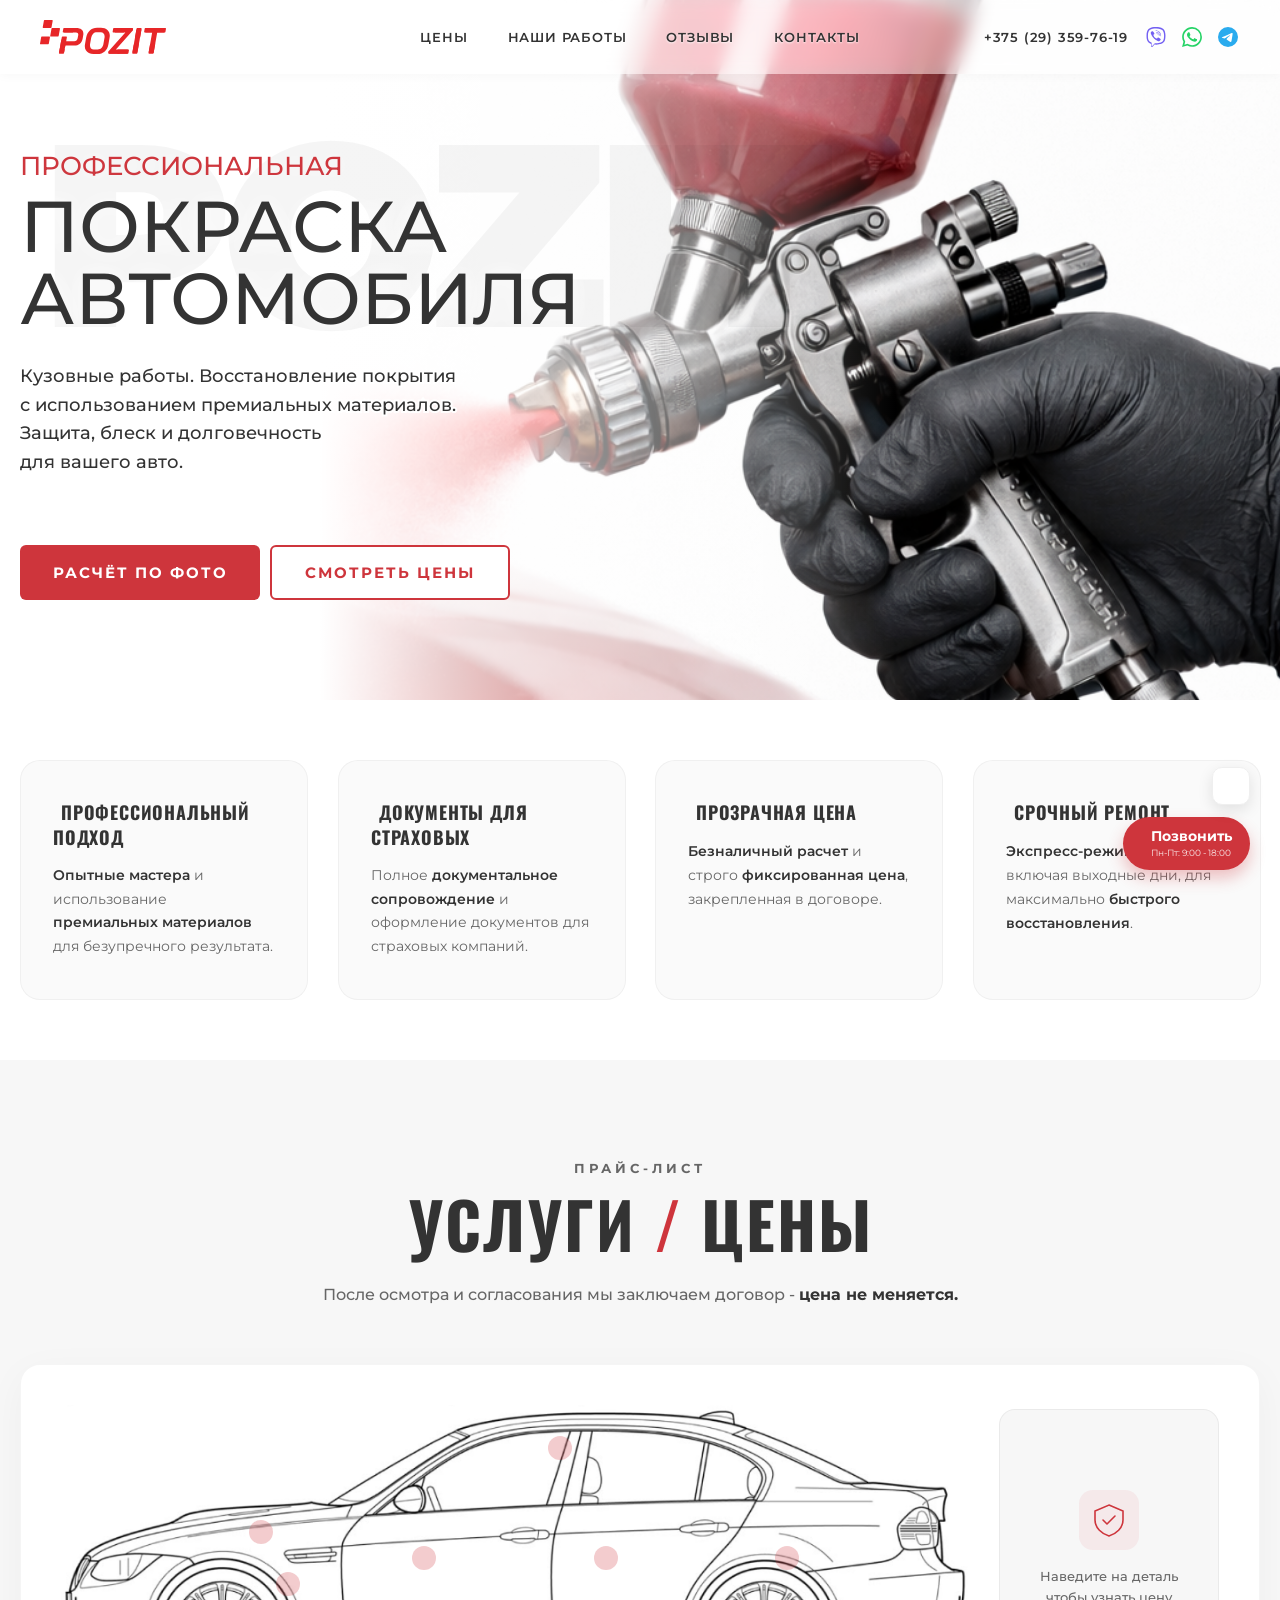
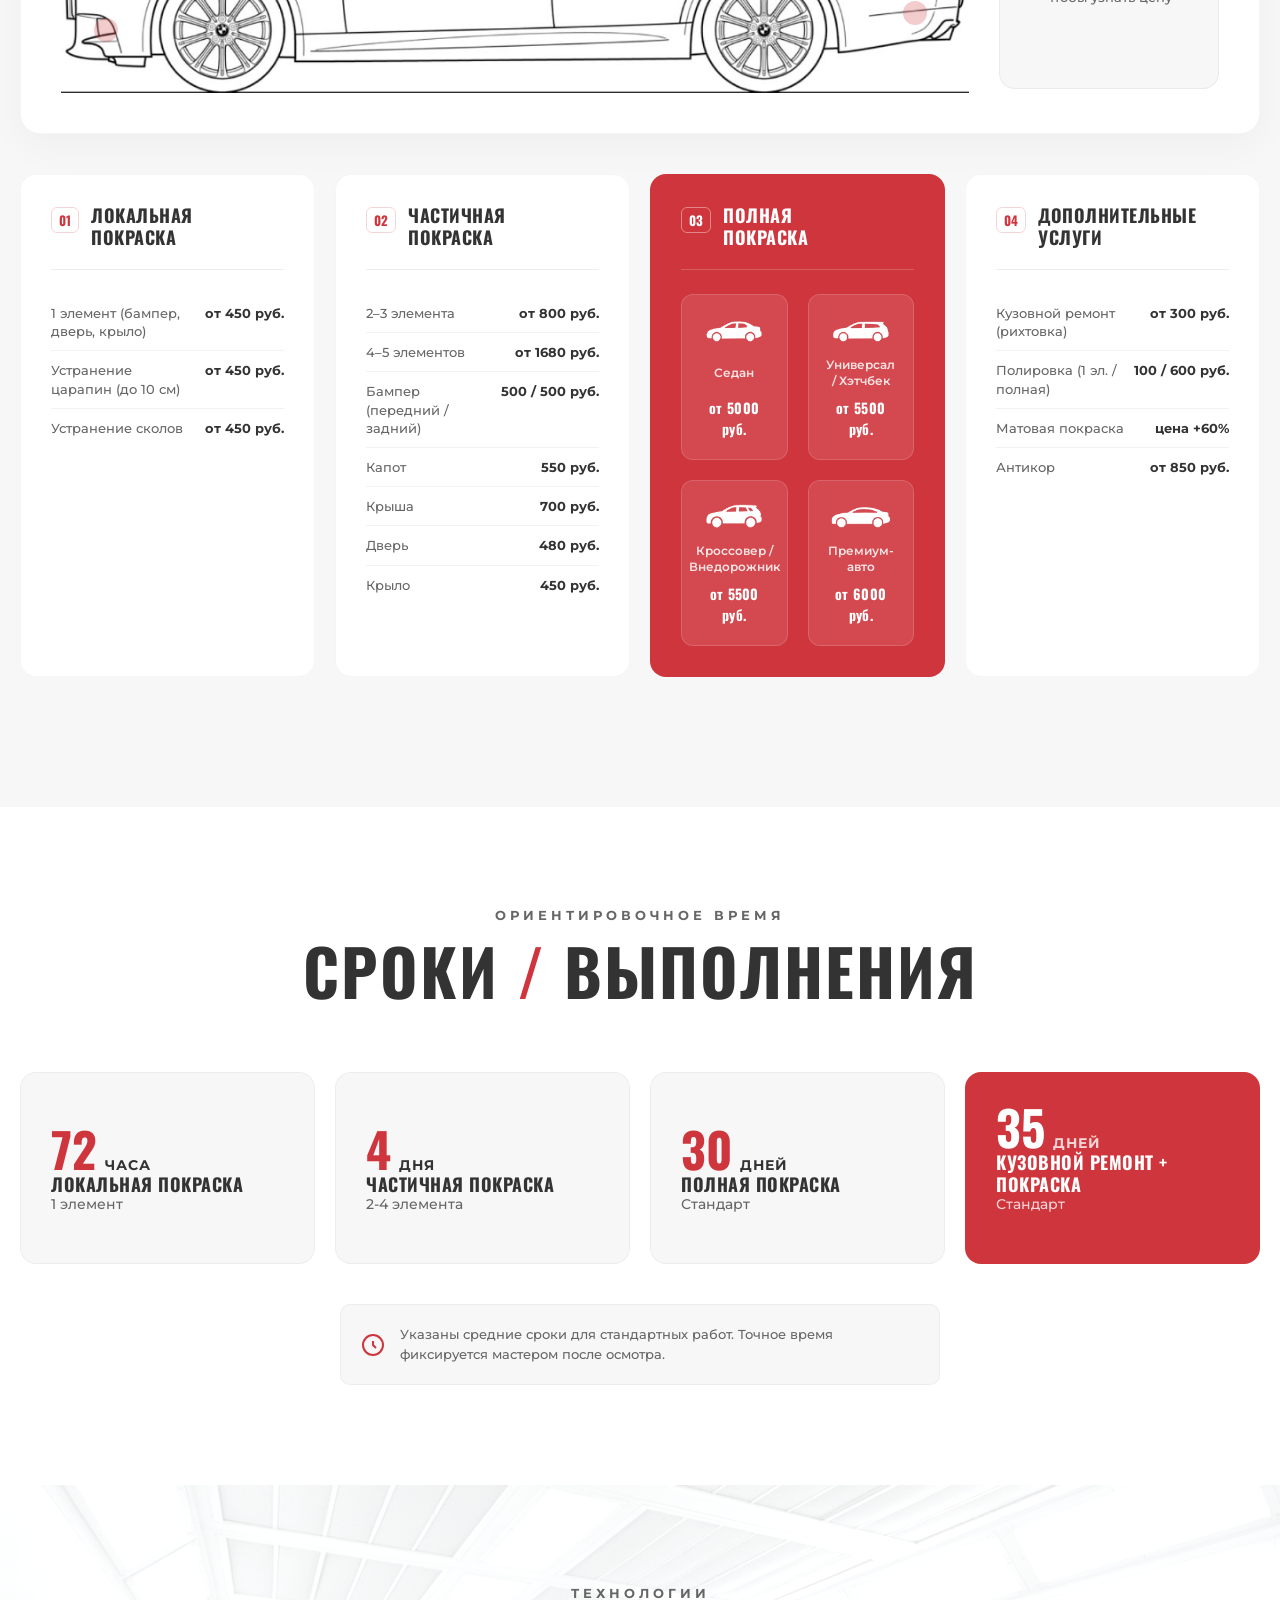
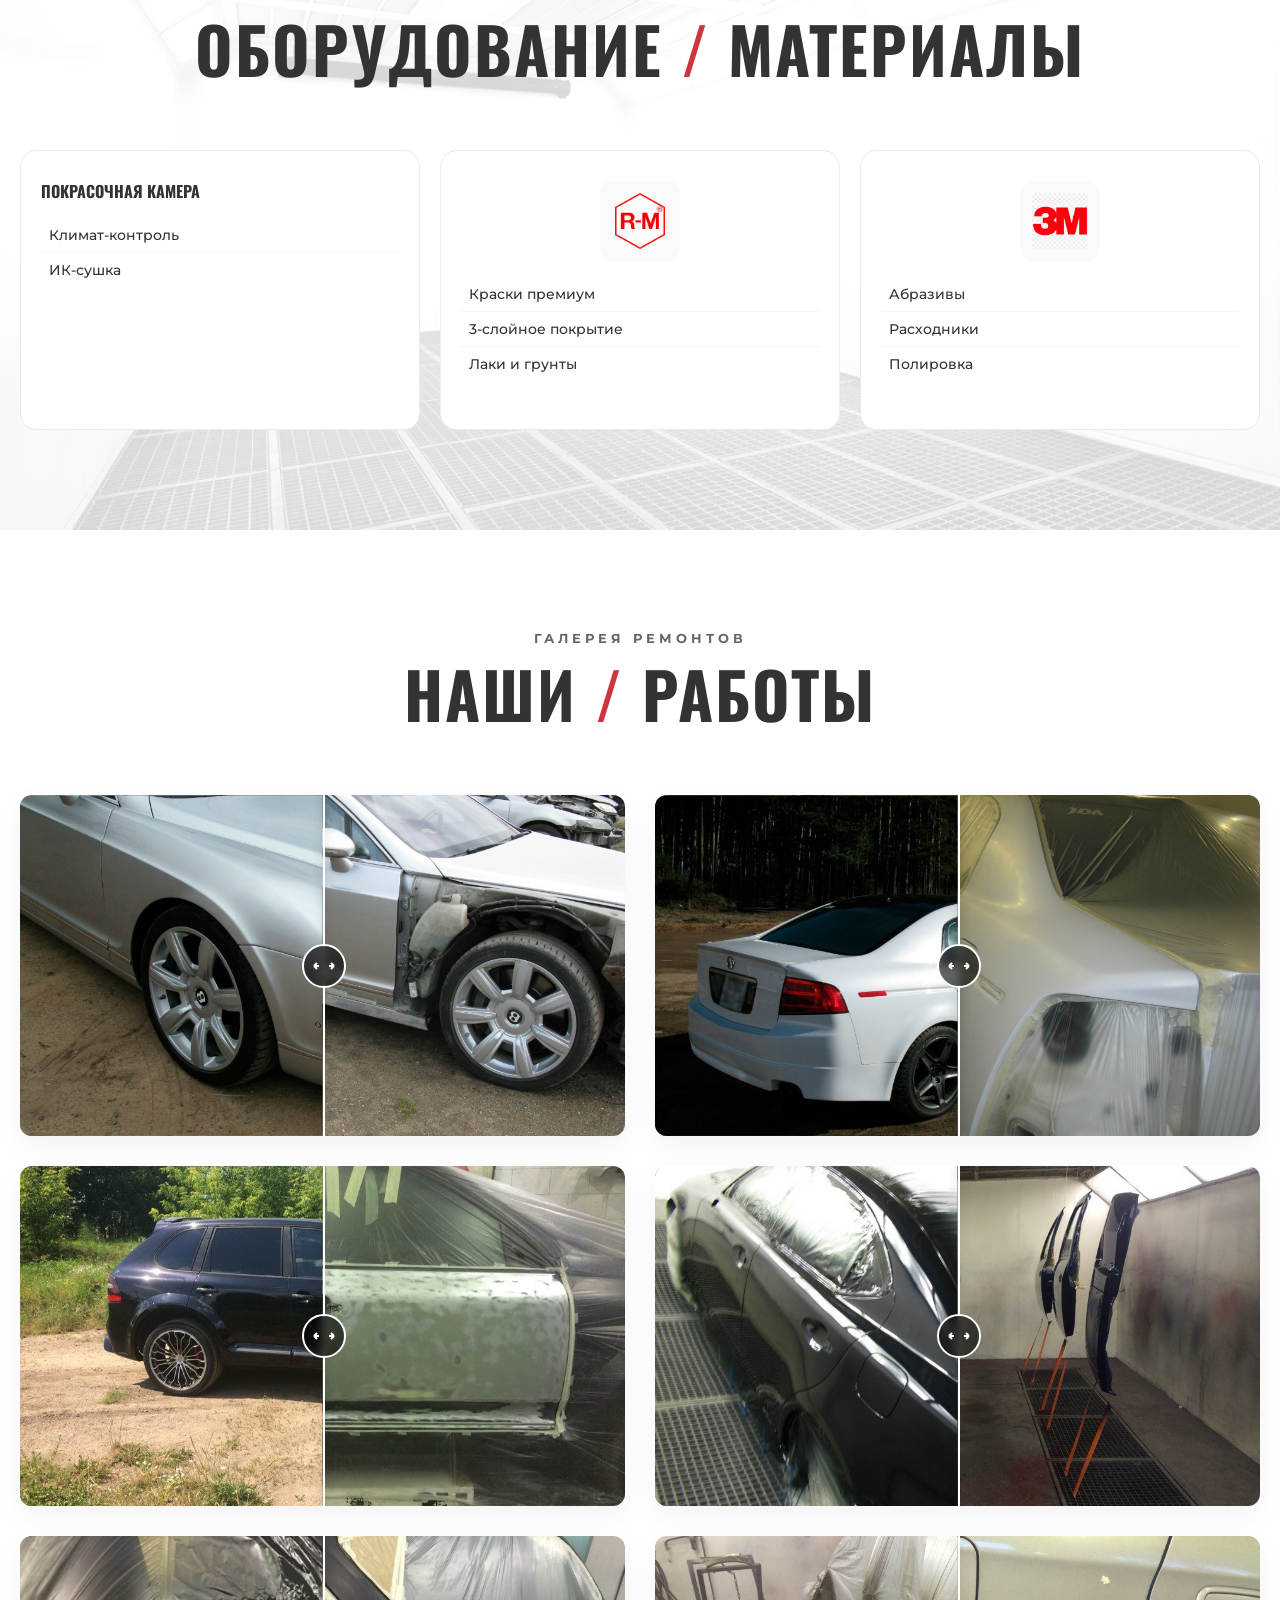
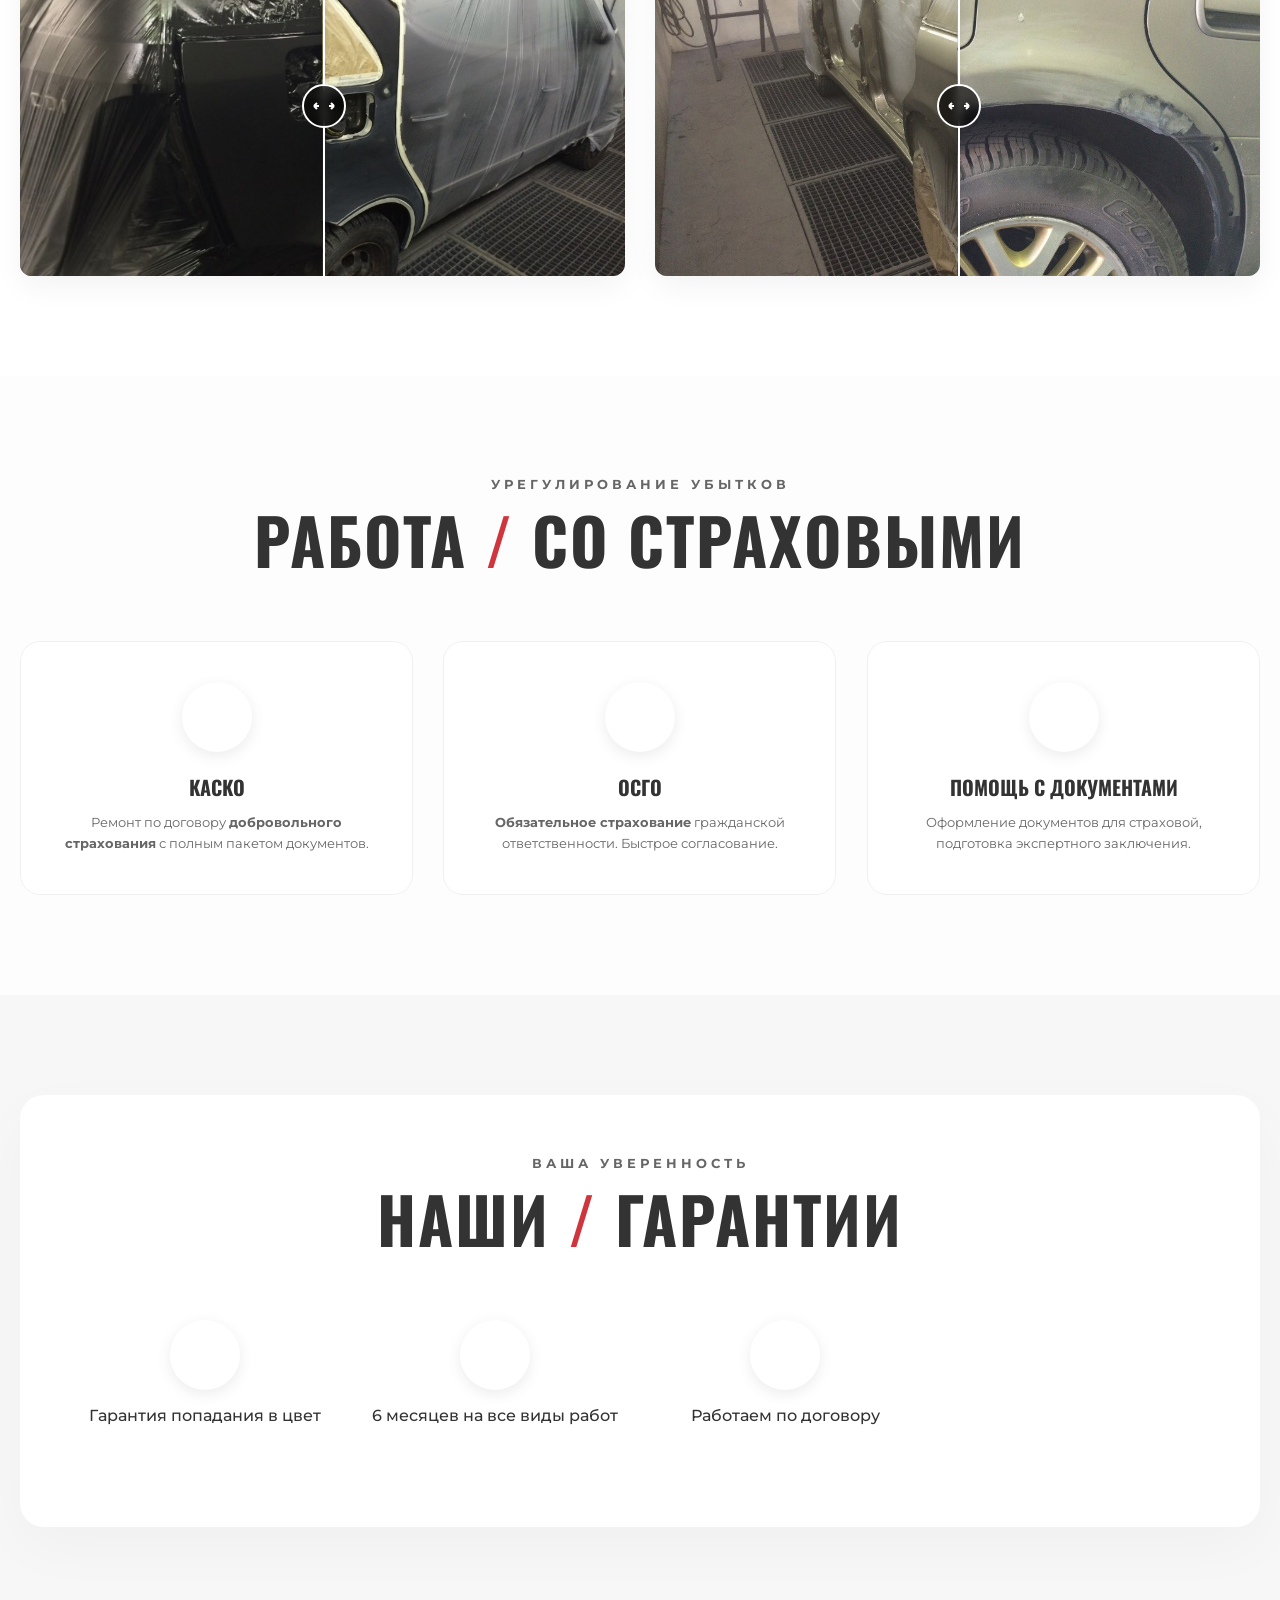
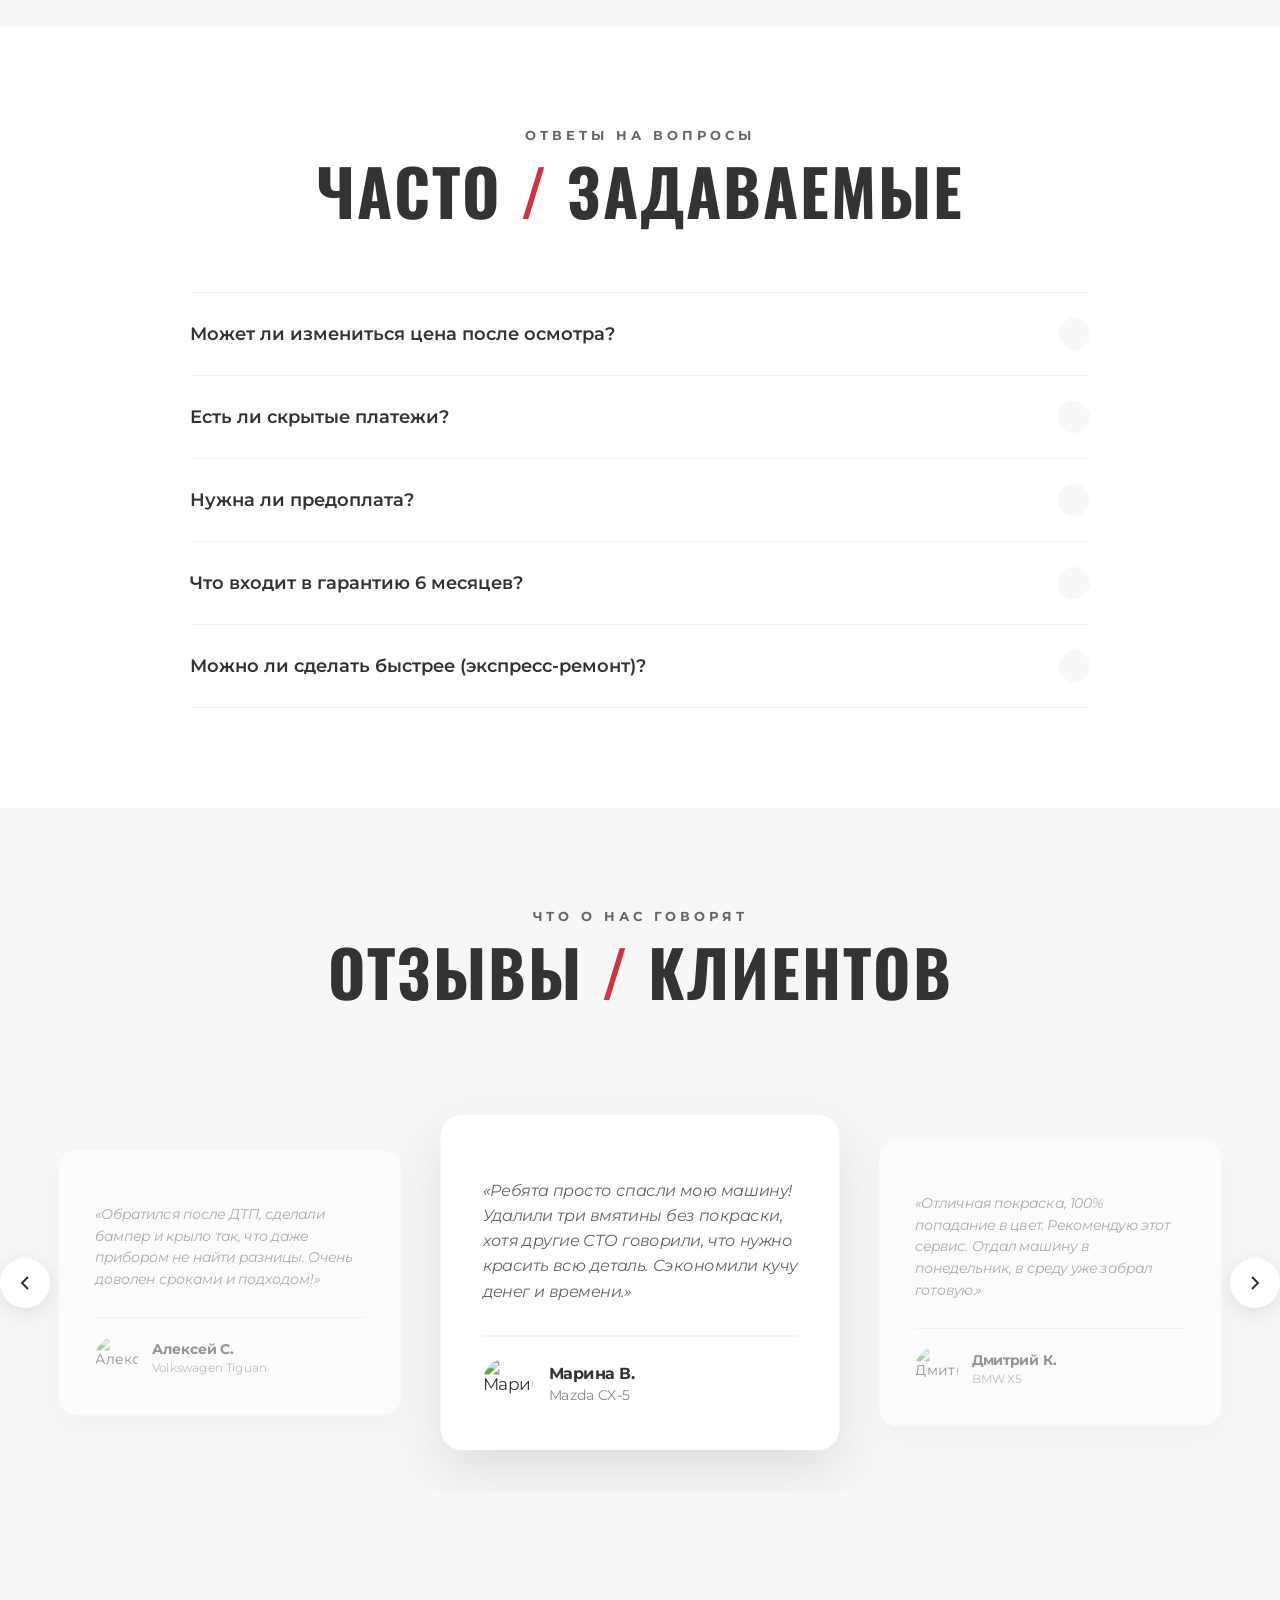
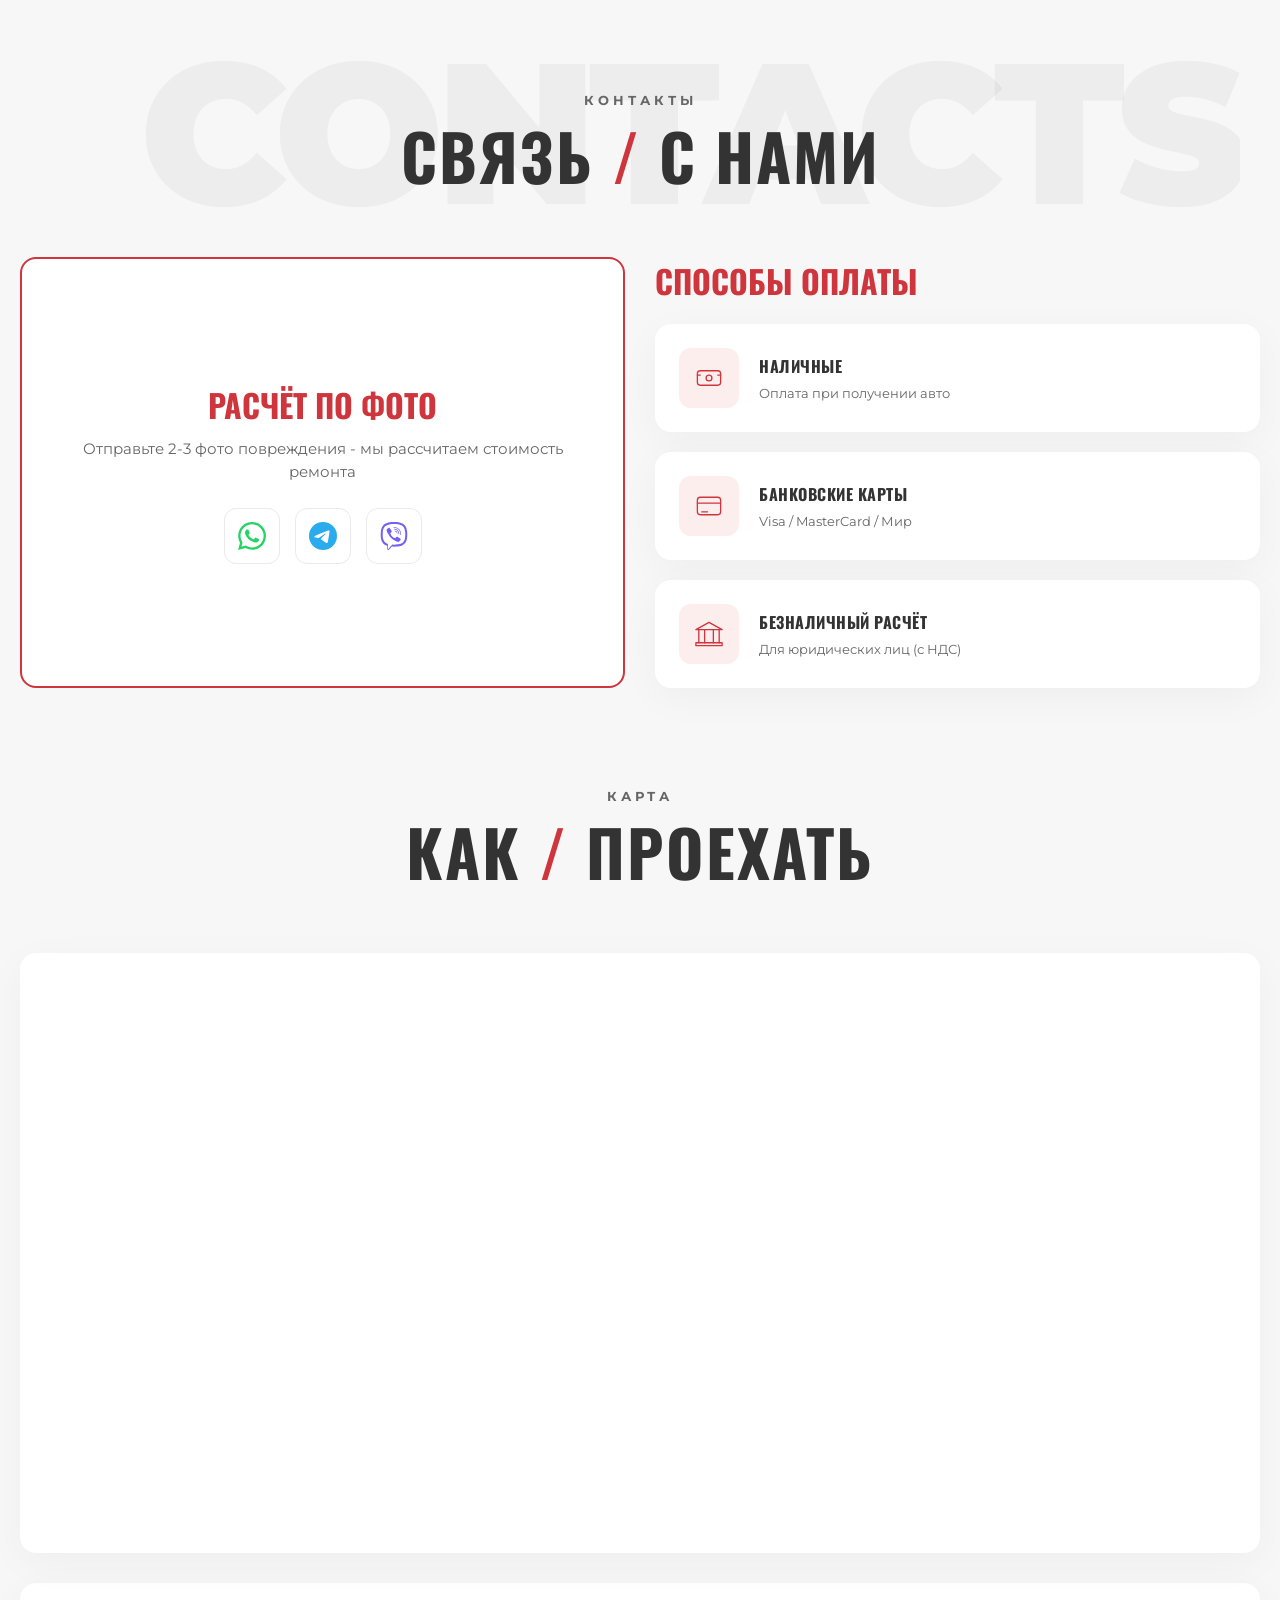
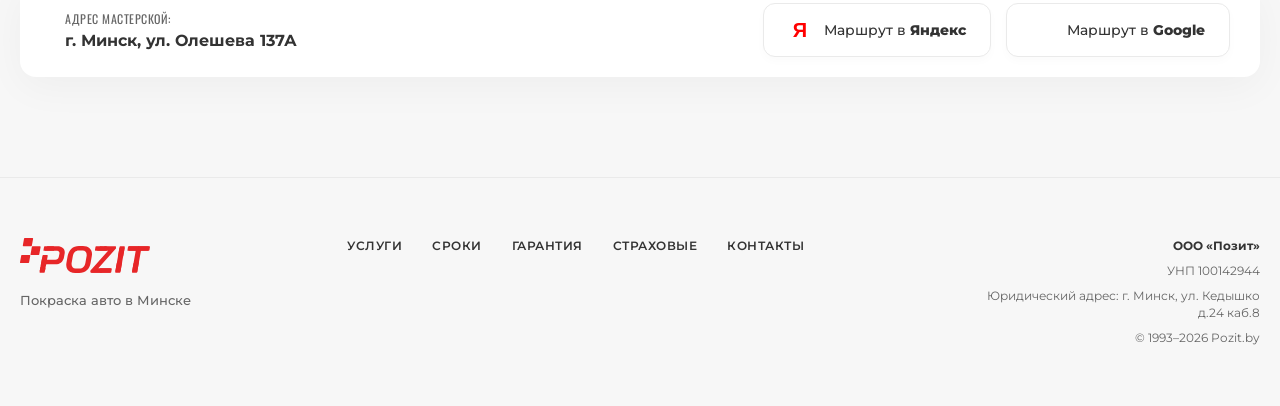
==== commit 5314d8c9: "Redesign first materials card with left-aligned text - Remove icon from equipment card - Add left-al" ====
--- a/index.html
+++ b/index.html
@@ -367,15 +367,11 @@
 
                     <div class="materials-compact-grid">
                         <!-- Equipment Block -->
-                        <div class="materials-compact-card fade-up">
-                            <div class="compact-icon">
-                                <iconify-icon icon="solar:box-minimalistic-outline"></iconify-icon>
-                            </div>
+                        <div class="materials-compact-card materials-compact-card--text fade-up">
                             <h3>Покрасочная камера</h3>
                             <ul class="compact-features">
                                 <li><iconify-icon icon="solar:check-circle-bold"></iconify-icon>Климат-контроль</li>
                                 <li><iconify-icon icon="solar:check-circle-bold"></iconify-icon>ИК-сушка</li>
-                                <li><iconify-icon icon="solar:check-circle-bold"></iconify-icon>Фильтрация</li>
                             </ul>
                         </div>
 
--- a/style.css
+++ b/style.css
@@ -2125,6 +2125,22 @@
     min-height: 280px;
 }
 
+.materials-compact-card--text {
+    align-items: flex-start;
+    text-align: left;
+    justify-content: flex-start;
+}
+
+.materials-compact-card--text h3 {
+    text-align: left;
+    width: 100%;
+    margin-bottom: 20px;
+}
+
+.materials-compact-card--text .compact-features {
+    align-items: flex-start;
+}
+
 .materials-compact-card:hover {
     box-shadow: 0 10px 30px rgba(0, 0, 0, 0.08);
     transform: translateY(-5px);
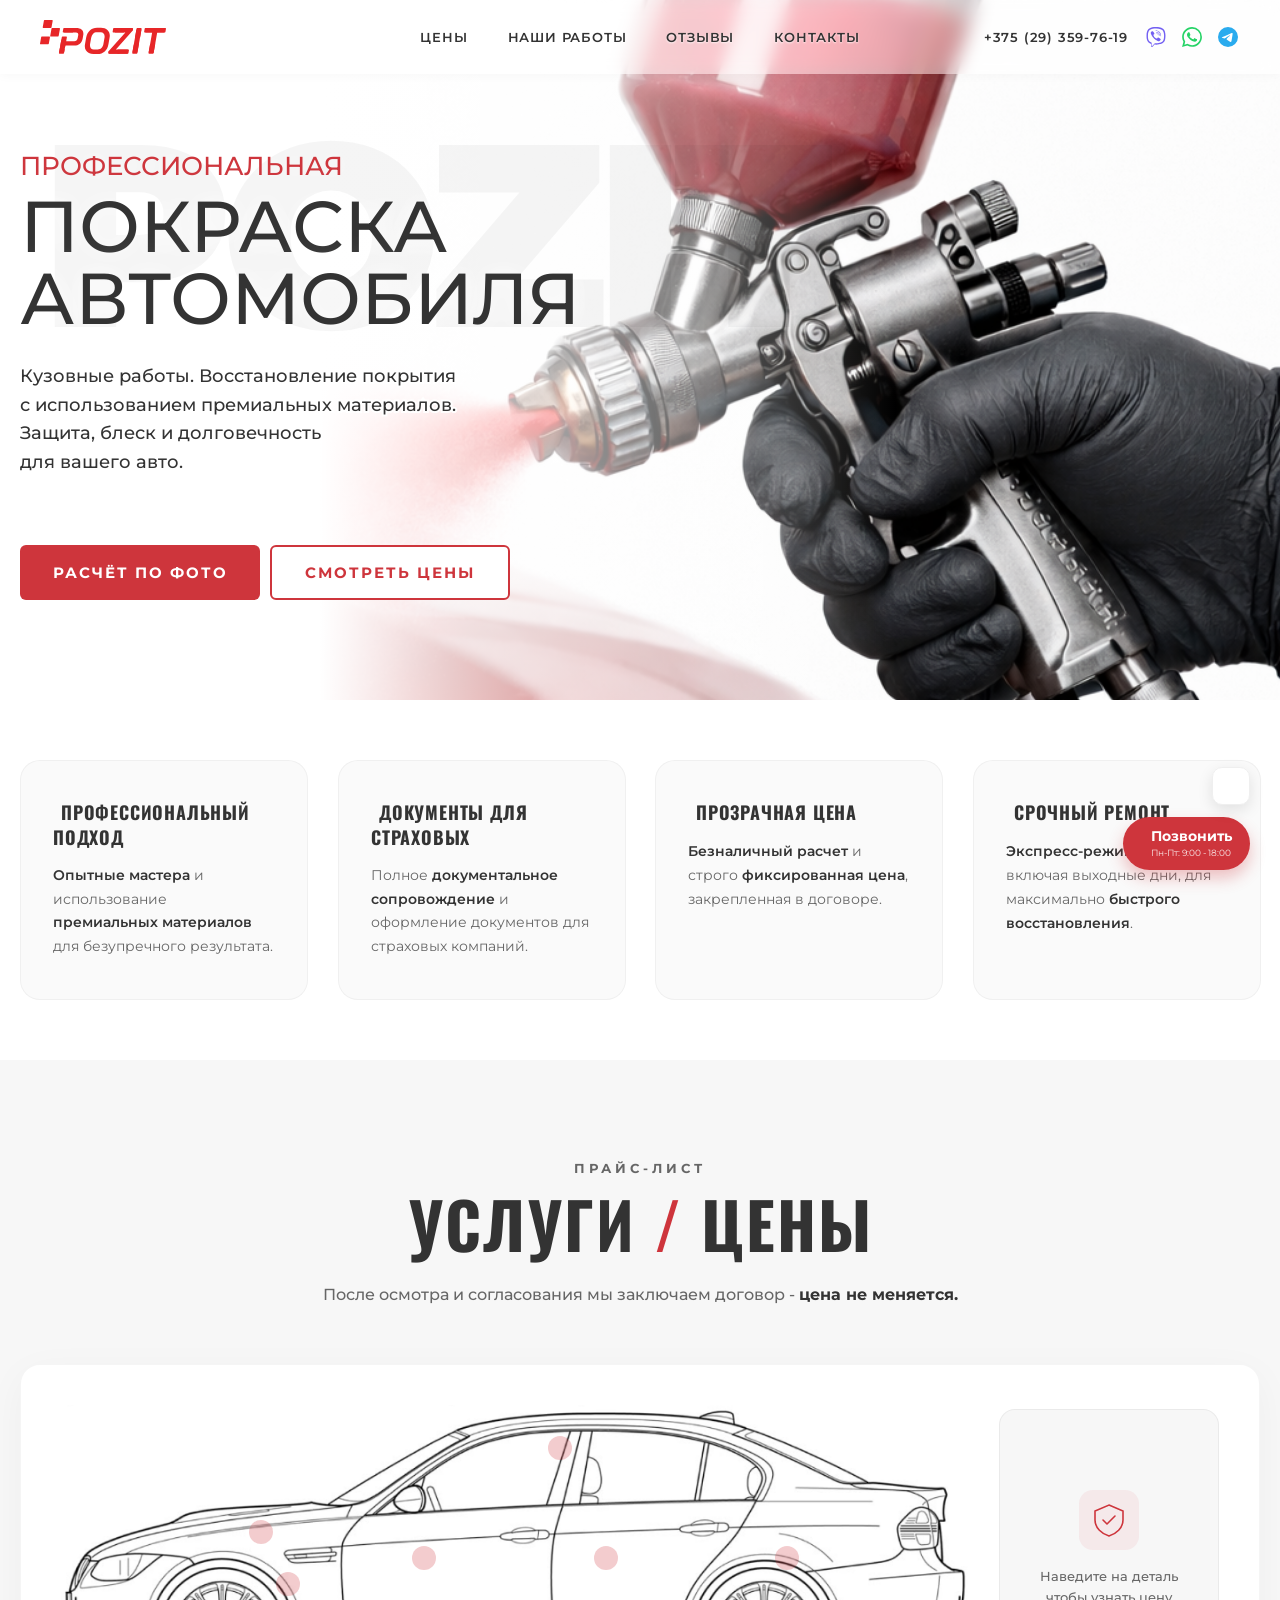
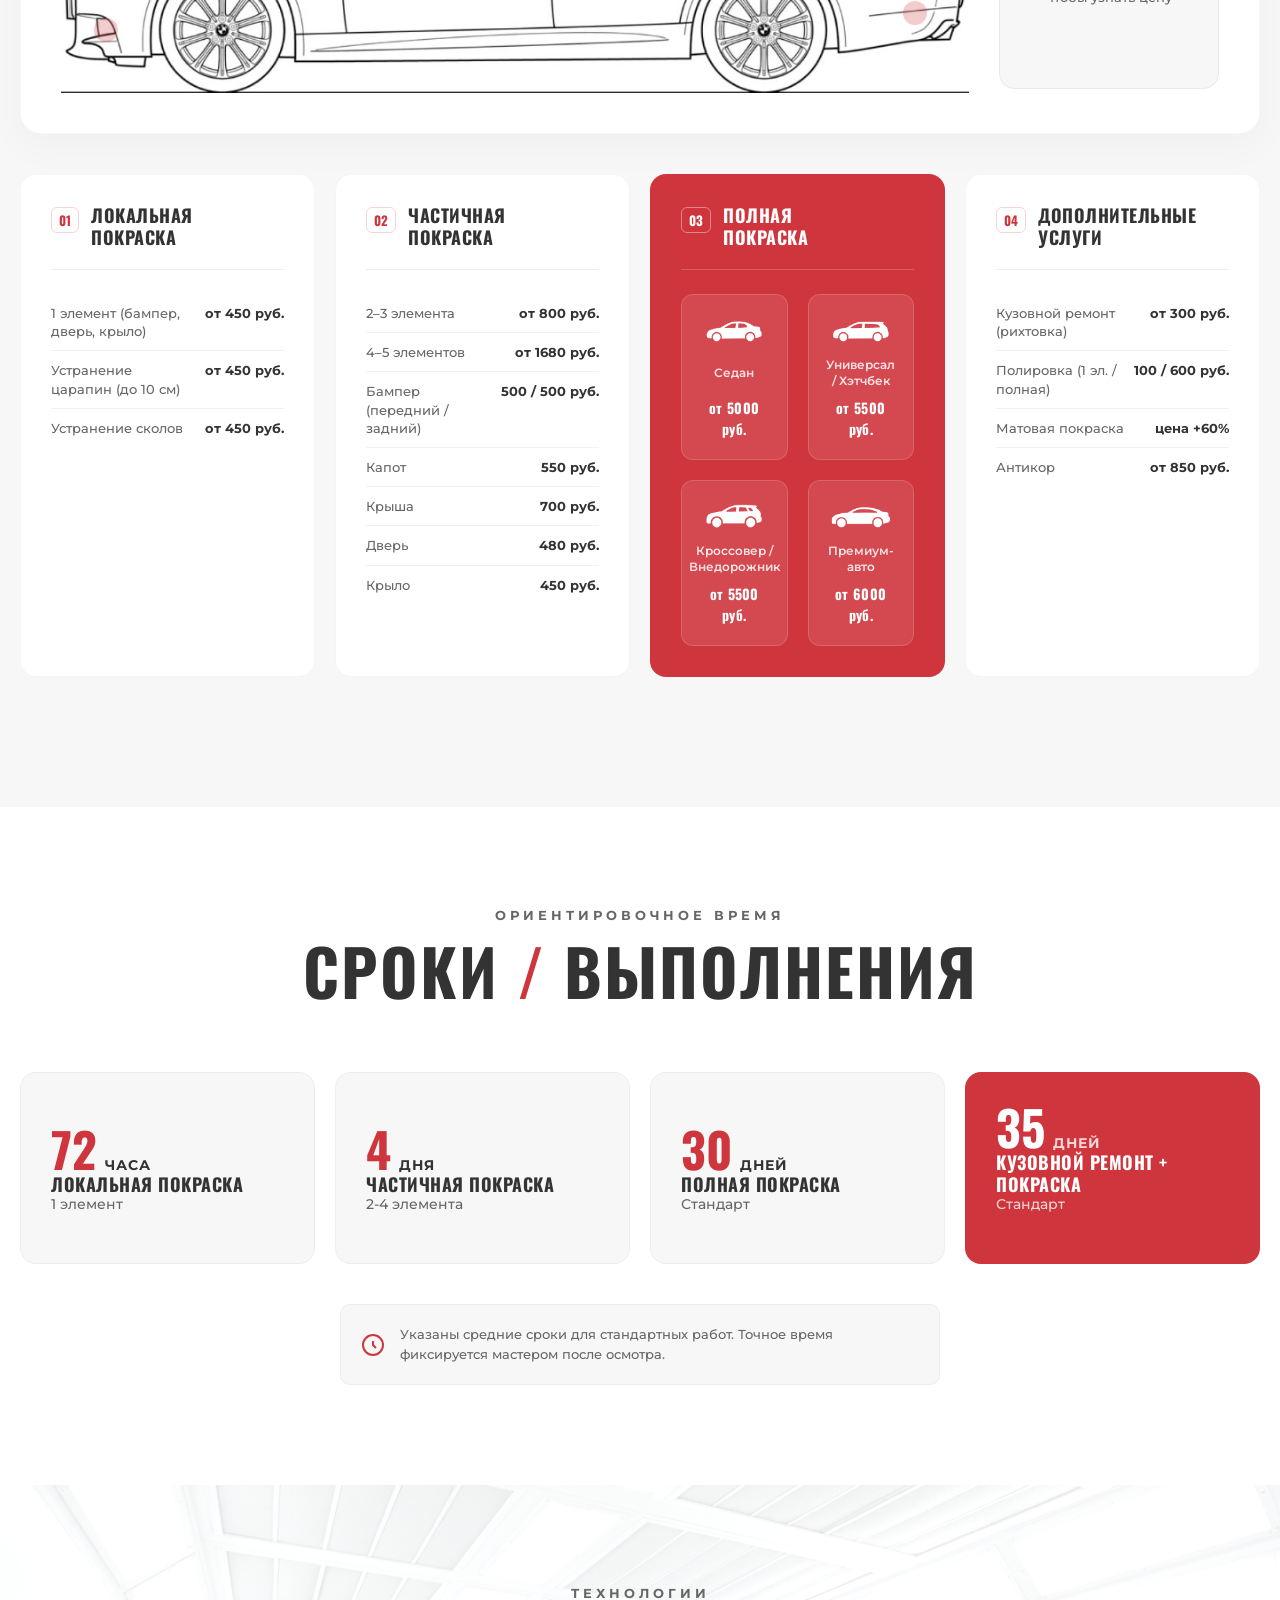
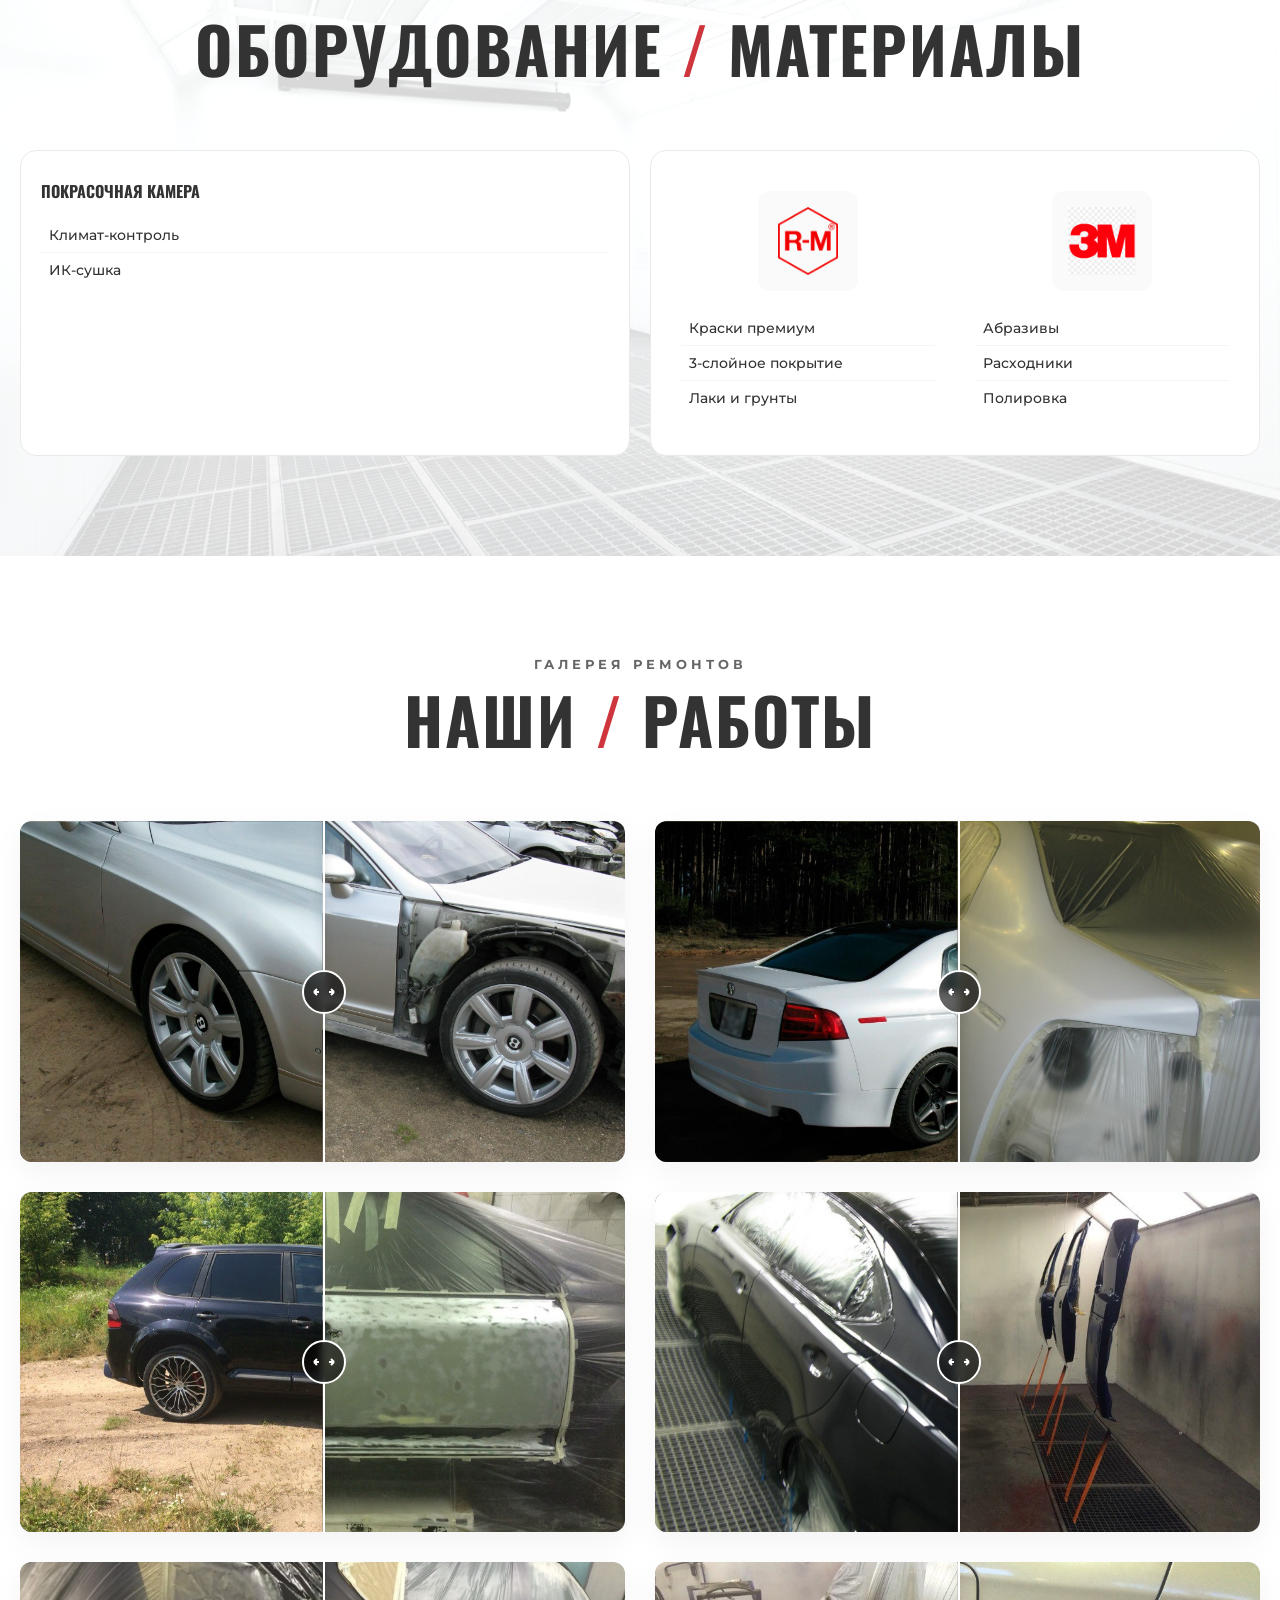
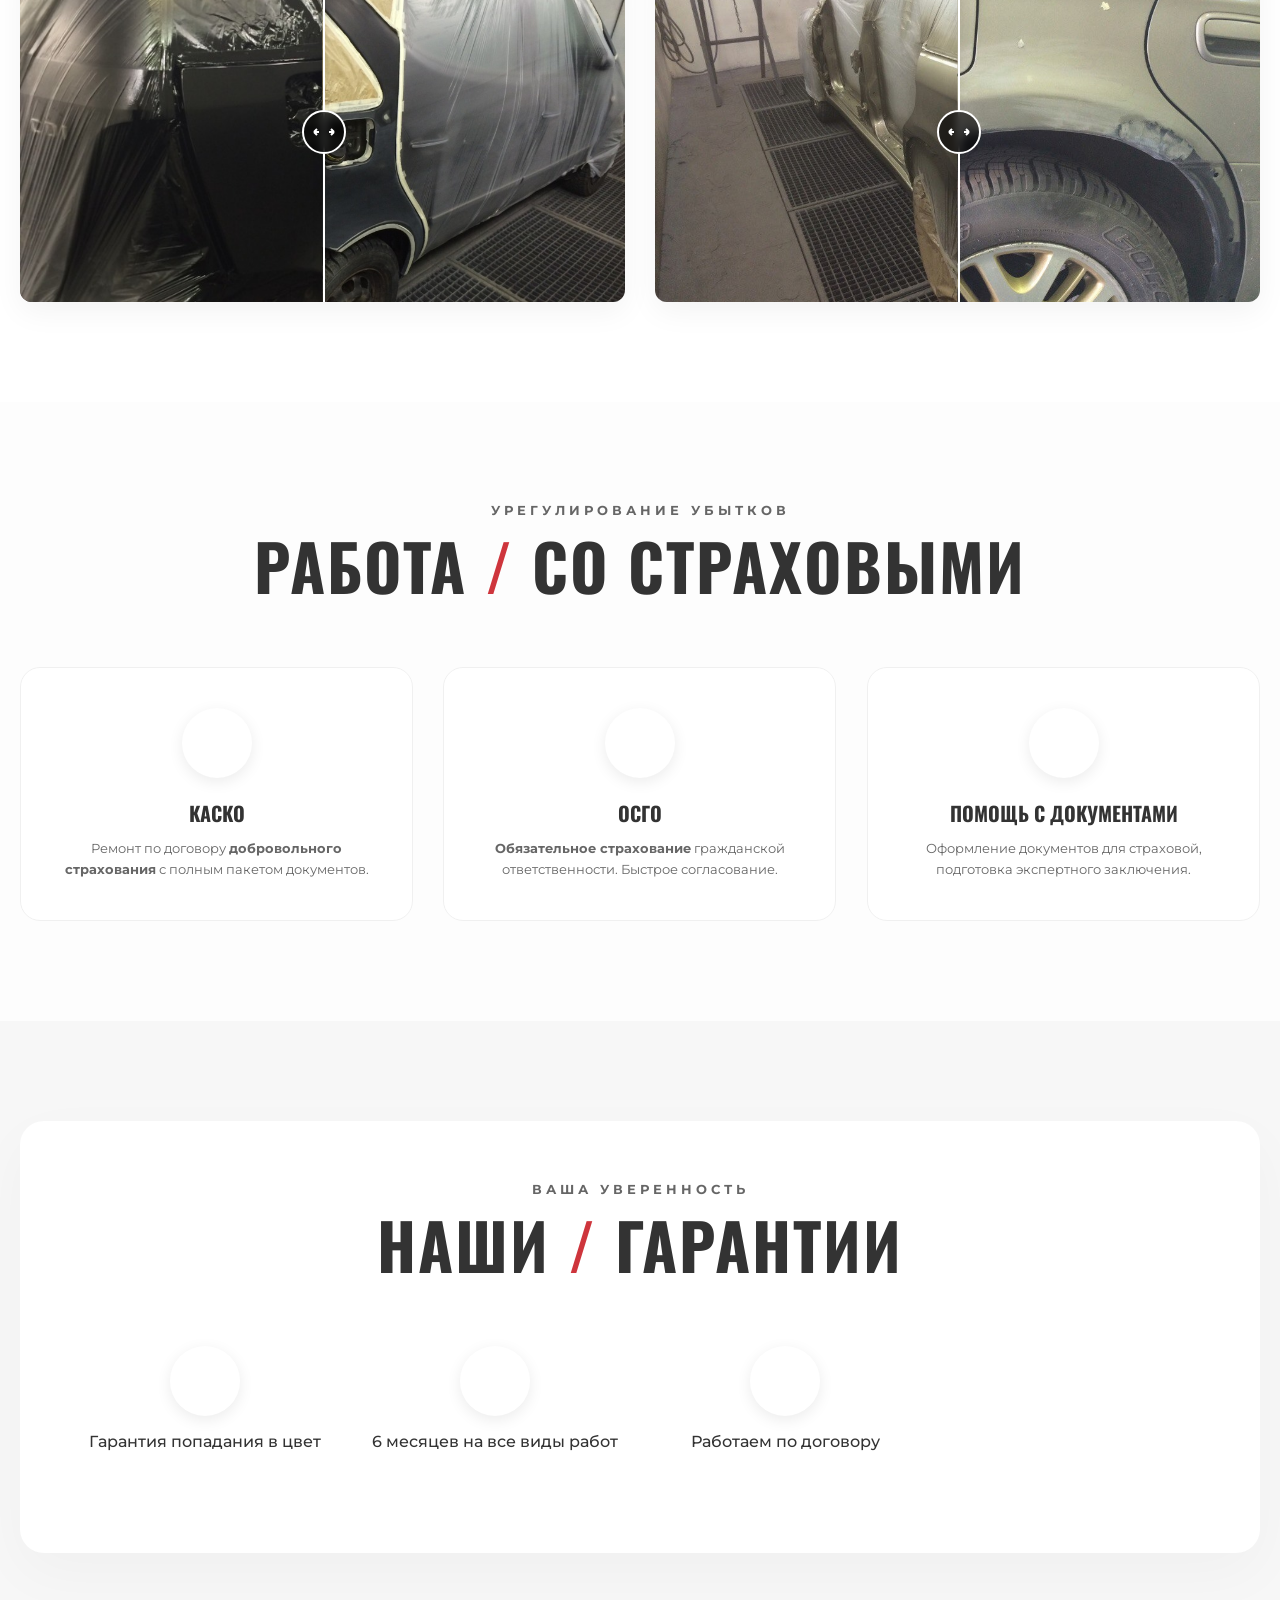
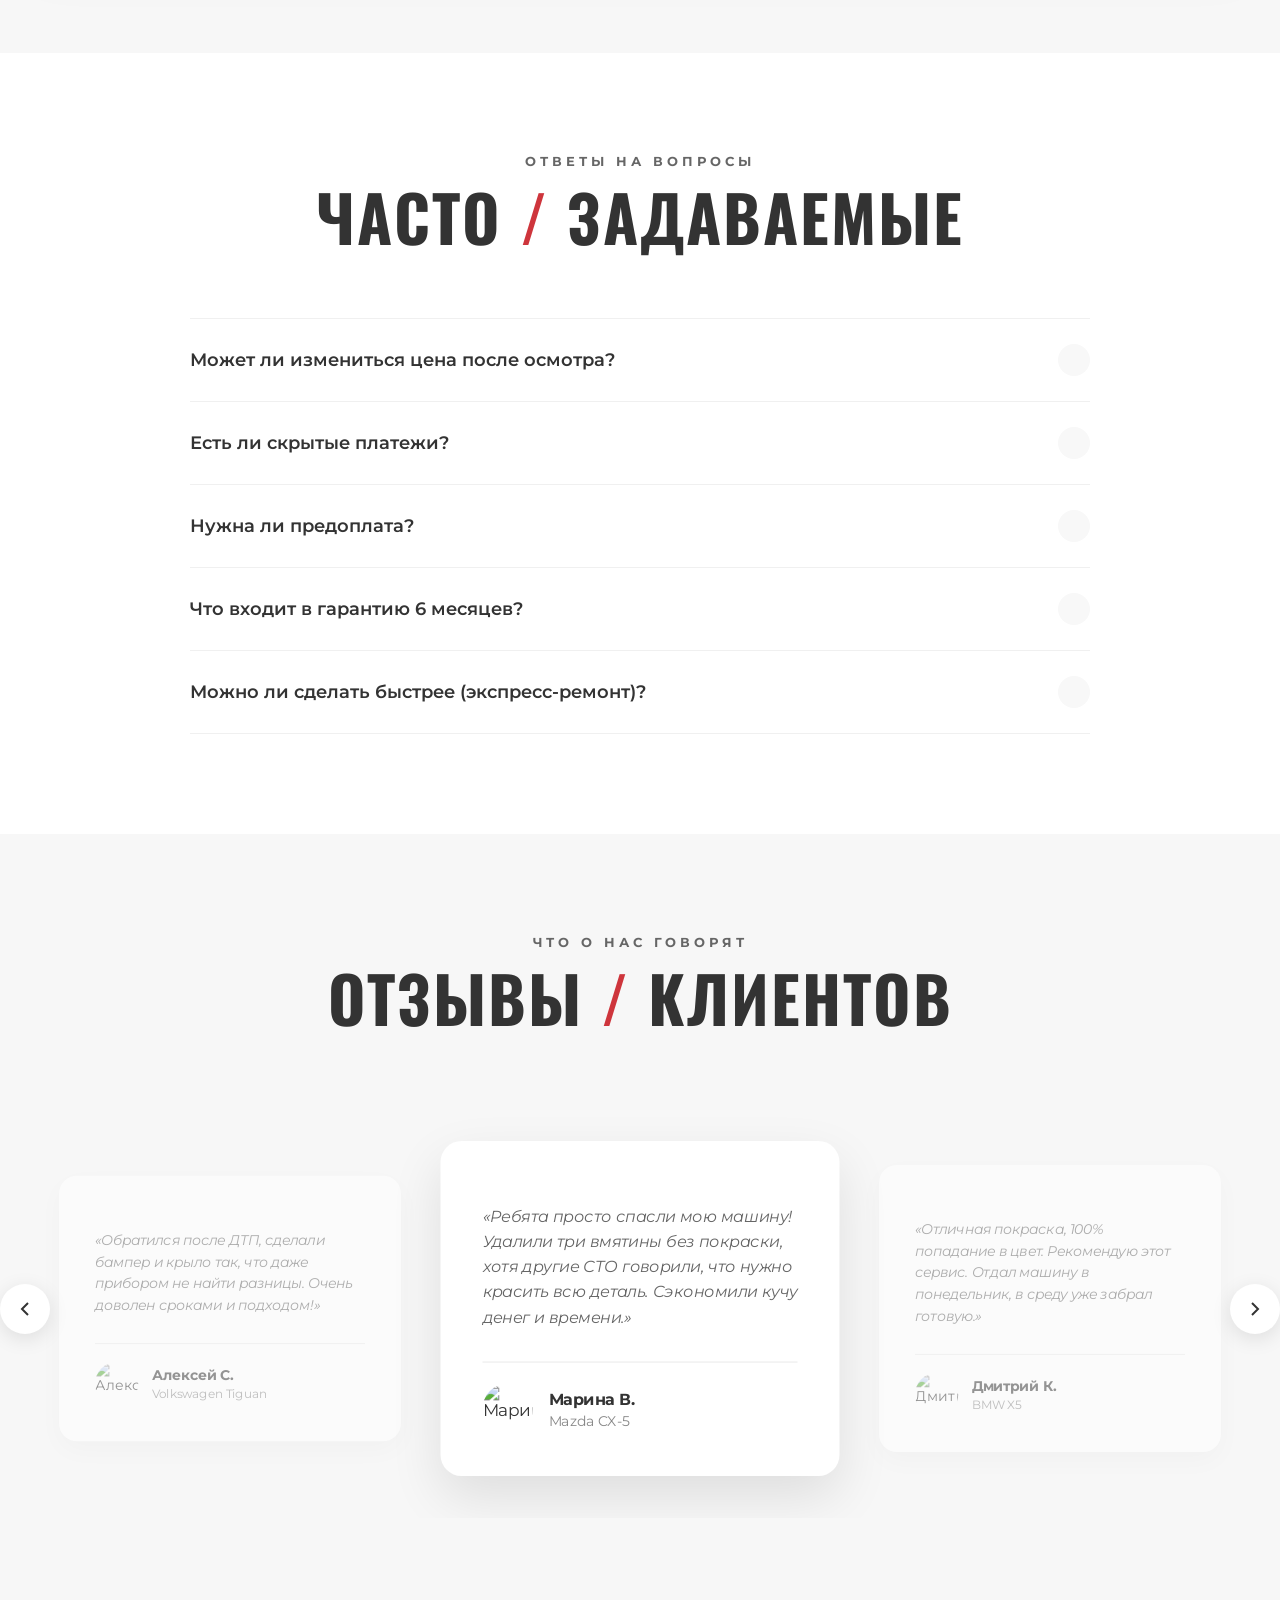
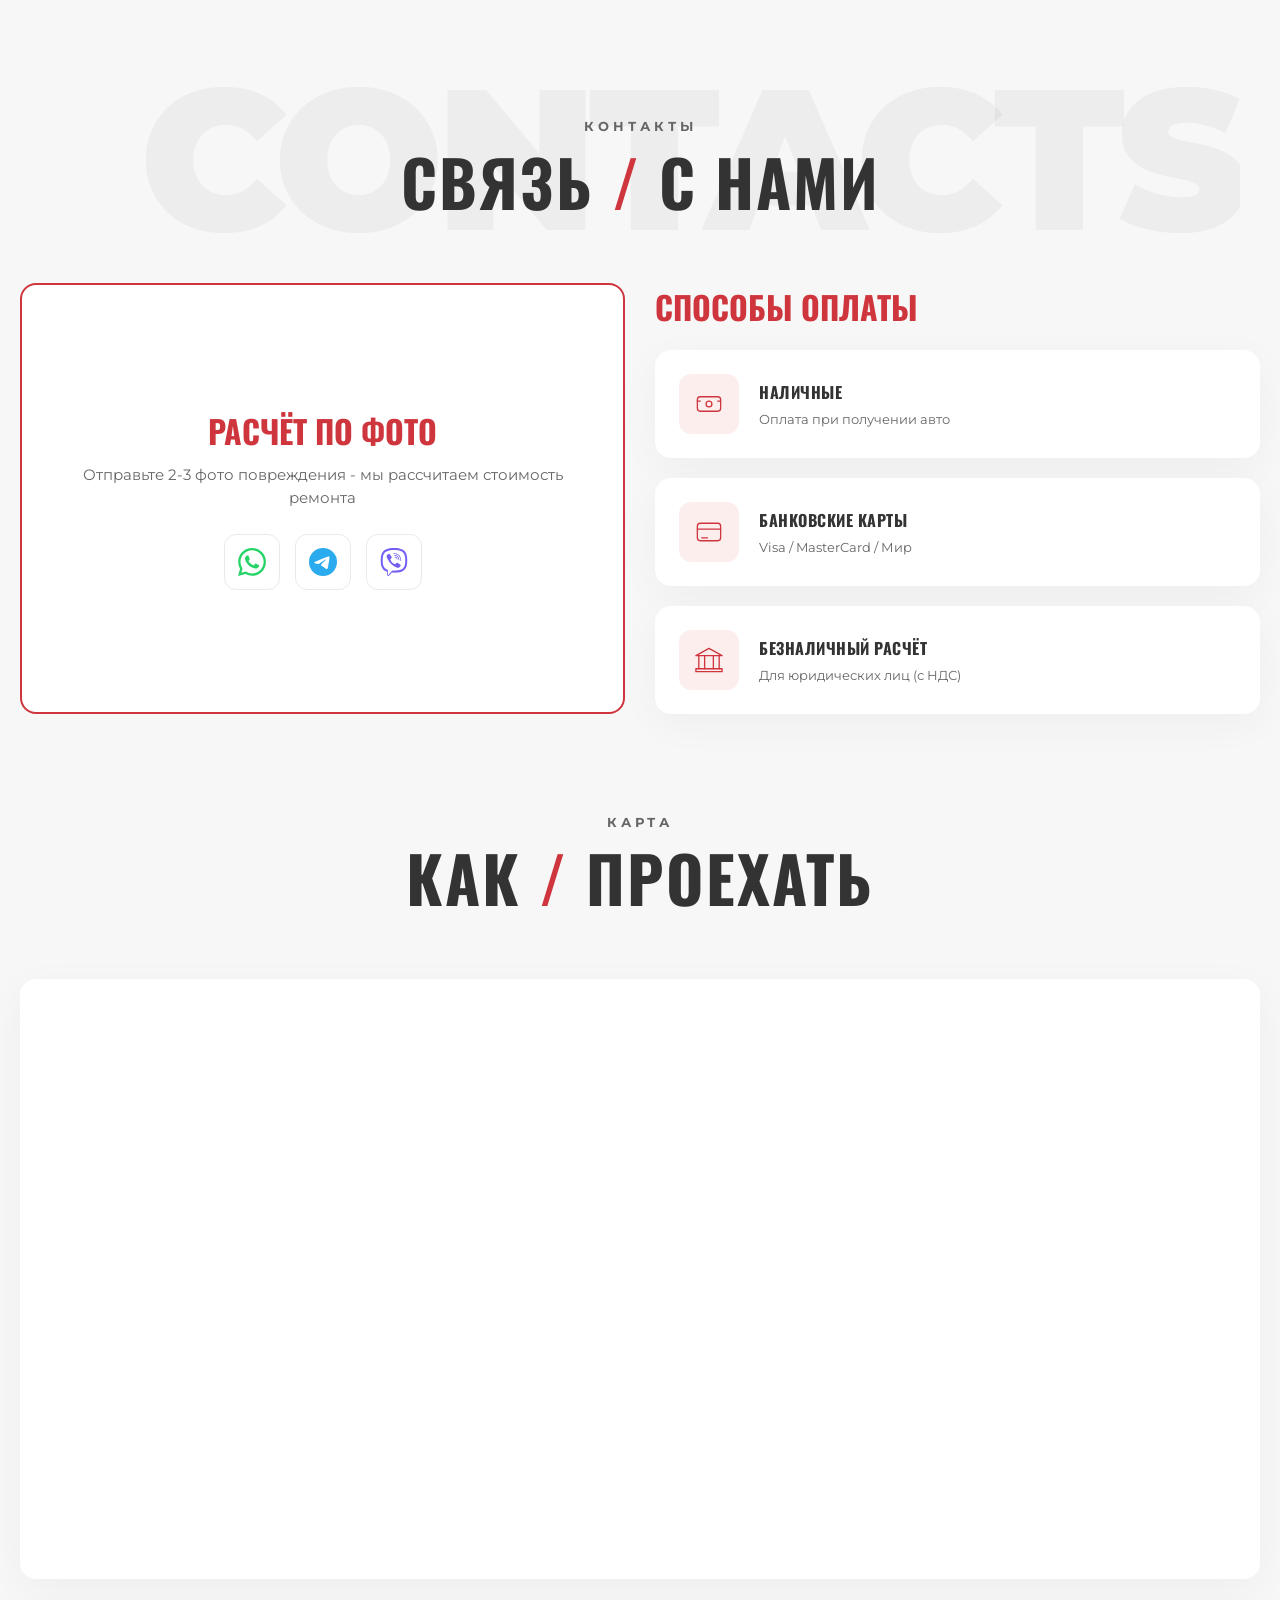
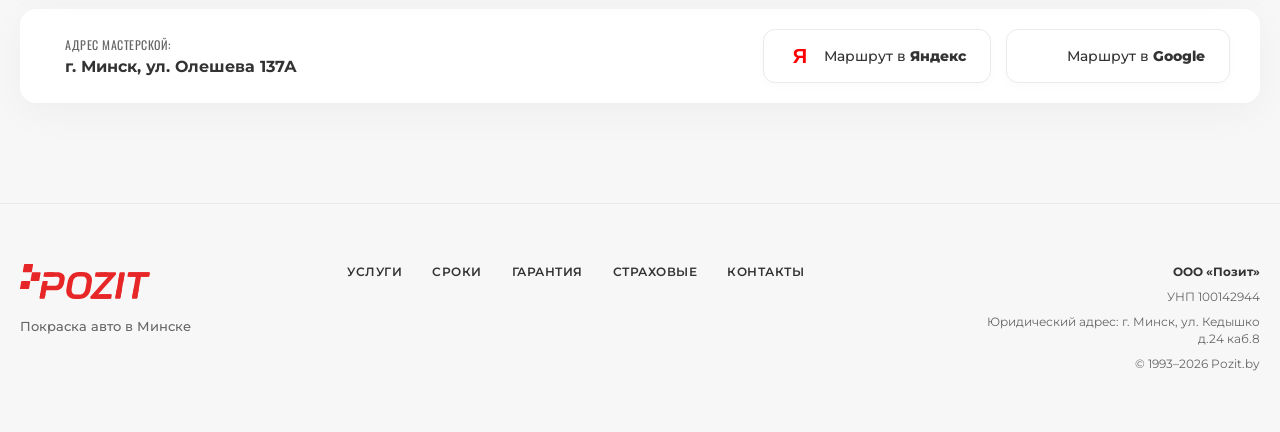
==== commit 3896cf73: "Combine brand logos into single card - Change grid from 3 to 2 columns - Merge R-M and 3M into one c" ====
--- a/index.html
+++ b/index.html
@@ -375,28 +375,33 @@
                             </ul>
                         </div>
 
-                        <!-- R-M Brand -->
-                        <div class="materials-compact-card fade-up delay-100">
-                            <div class="compact-logo">
-                                <img src="assets/logos/r-m-logo.png" alt="R-M">
-                            </div>
-                            <ul class="compact-features">
-                                <li><iconify-icon icon="solar:check-circle-bold"></iconify-icon>Краски премиум</li>
-                                <li><iconify-icon icon="solar:check-circle-bold"></iconify-icon>3-слойное покрытие</li>
-                                <li><iconify-icon icon="solar:check-circle-bold"></iconify-icon>Лаки и грунты</li>
-                            </ul>
-                        </div>
-
-                        <!-- 3M Brand -->
-                        <div class="materials-compact-card fade-up delay-200">
-                            <div class="compact-logo">
-                                <img src="assets/logos/3m-logo.png" alt="3M">
-                            </div>
-                            <ul class="compact-features">
-                                <li><iconify-icon icon="solar:check-circle-bold"></iconify-icon>Абразивы</li>
-                                <li><iconify-icon icon="solar:check-circle-bold"></iconify-icon>Расходники</li>
-                                <li><iconify-icon icon="solar:check-circle-bold"></iconify-icon>Полировка</li>
-                            </ul>
+                        <!-- Combined Brands Block -->
+                        <div class="materials-compact-card materials-brands-combined fade-up delay-100">
+                            <div class="brands-row">
+                                <!-- R-M Brand -->
+                                <div class="brand-column">
+                                    <div class="compact-logo">
+                                        <img src="assets/logos/r-m-logo.png" alt="R-M">
+                                    </div>
+                                    <ul class="compact-features">
+                                        <li><iconify-icon icon="solar:check-circle-bold"></iconify-icon>Краски премиум</li>
+                                        <li><iconify-icon icon="solar:check-circle-bold"></iconify-icon>3-слойное покрытие</li>
+                                        <li><iconify-icon icon="solar:check-circle-bold"></iconify-icon>Лаки и грунты</li>
+                                    </ul>
+                                </div>
+
+                                <!-- 3M Brand -->
+                                <div class="brand-column">
+                                    <div class="compact-logo">
+                                        <img src="assets/logos/3m-logo.png" alt="3M">
+                                    </div>
+                                    <ul class="compact-features">
+                                        <li><iconify-icon icon="solar:check-circle-bold"></iconify-icon>Абразивы</li>
+                                        <li><iconify-icon icon="solar:check-circle-bold"></iconify-icon>Расходники</li>
+                                        <li><iconify-icon icon="solar:check-circle-bold"></iconify-icon>Полировка</li>
+                                    </ul>
+                                </div>
+                            </div>
                         </div>
                     </div>
                 </div>
--- a/style.css
+++ b/style.css
@@ -2107,7 +2107,7 @@
 .materials-compact-grid {
     margin-top: 60px;
     display: grid;
-    grid-template-columns: repeat(3, 1fr);
+    grid-template-columns: repeat(2, 1fr);
     gap: 20px;
     align-items: stretch;
 }
@@ -2141,6 +2141,24 @@
     align-items: flex-start;
 }
 
+/* Combined Brands Card */
+.materials-brands-combined {
+    padding: 40px 30px;
+}
+
+.brands-row {
+    display: grid;
+    grid-template-columns: repeat(2, 1fr);
+    gap: 40px;
+    width: 100%;
+}
+
+.brand-column {
+    display: flex;
+    flex-direction: column;
+    align-items: center;
+}
+
 .materials-compact-card:hover {
     box-shadow: 0 10px 30px rgba(0, 0, 0, 0.08);
     transform: translateY(-5px);
@@ -2164,15 +2182,15 @@
 }
 
 .compact-logo {
-    width: 80px;
-    height: 80px;
+    width: 100px;
+    height: 100px;
     display: flex;
     align-items: center;
     justify-content: center;
-    margin-bottom: 16px;
+    margin: 0 auto 20px auto;
     background: #FAFAFA;
     border-radius: 12px;
-    padding: 12px;
+    padding: 16px;
 }
 
 .compact-logo img {
@@ -3067,12 +3085,21 @@
 
     .materials-compact-grid {
         margin-top: 40px;
-        grid-template-columns: repeat(3, 1fr);
+        grid-template-columns: 1fr;
         gap: 16px;
+    }
+
+    .brands-row {
+        grid-template-columns: 1fr;
+        gap: 30px;
     }
 
     .materials-compact-card {
         padding: 24px 16px;
+    }
+
+    .materials-brands-combined {
+        padding: 30px 20px;
     }
 
     .compact-icon,
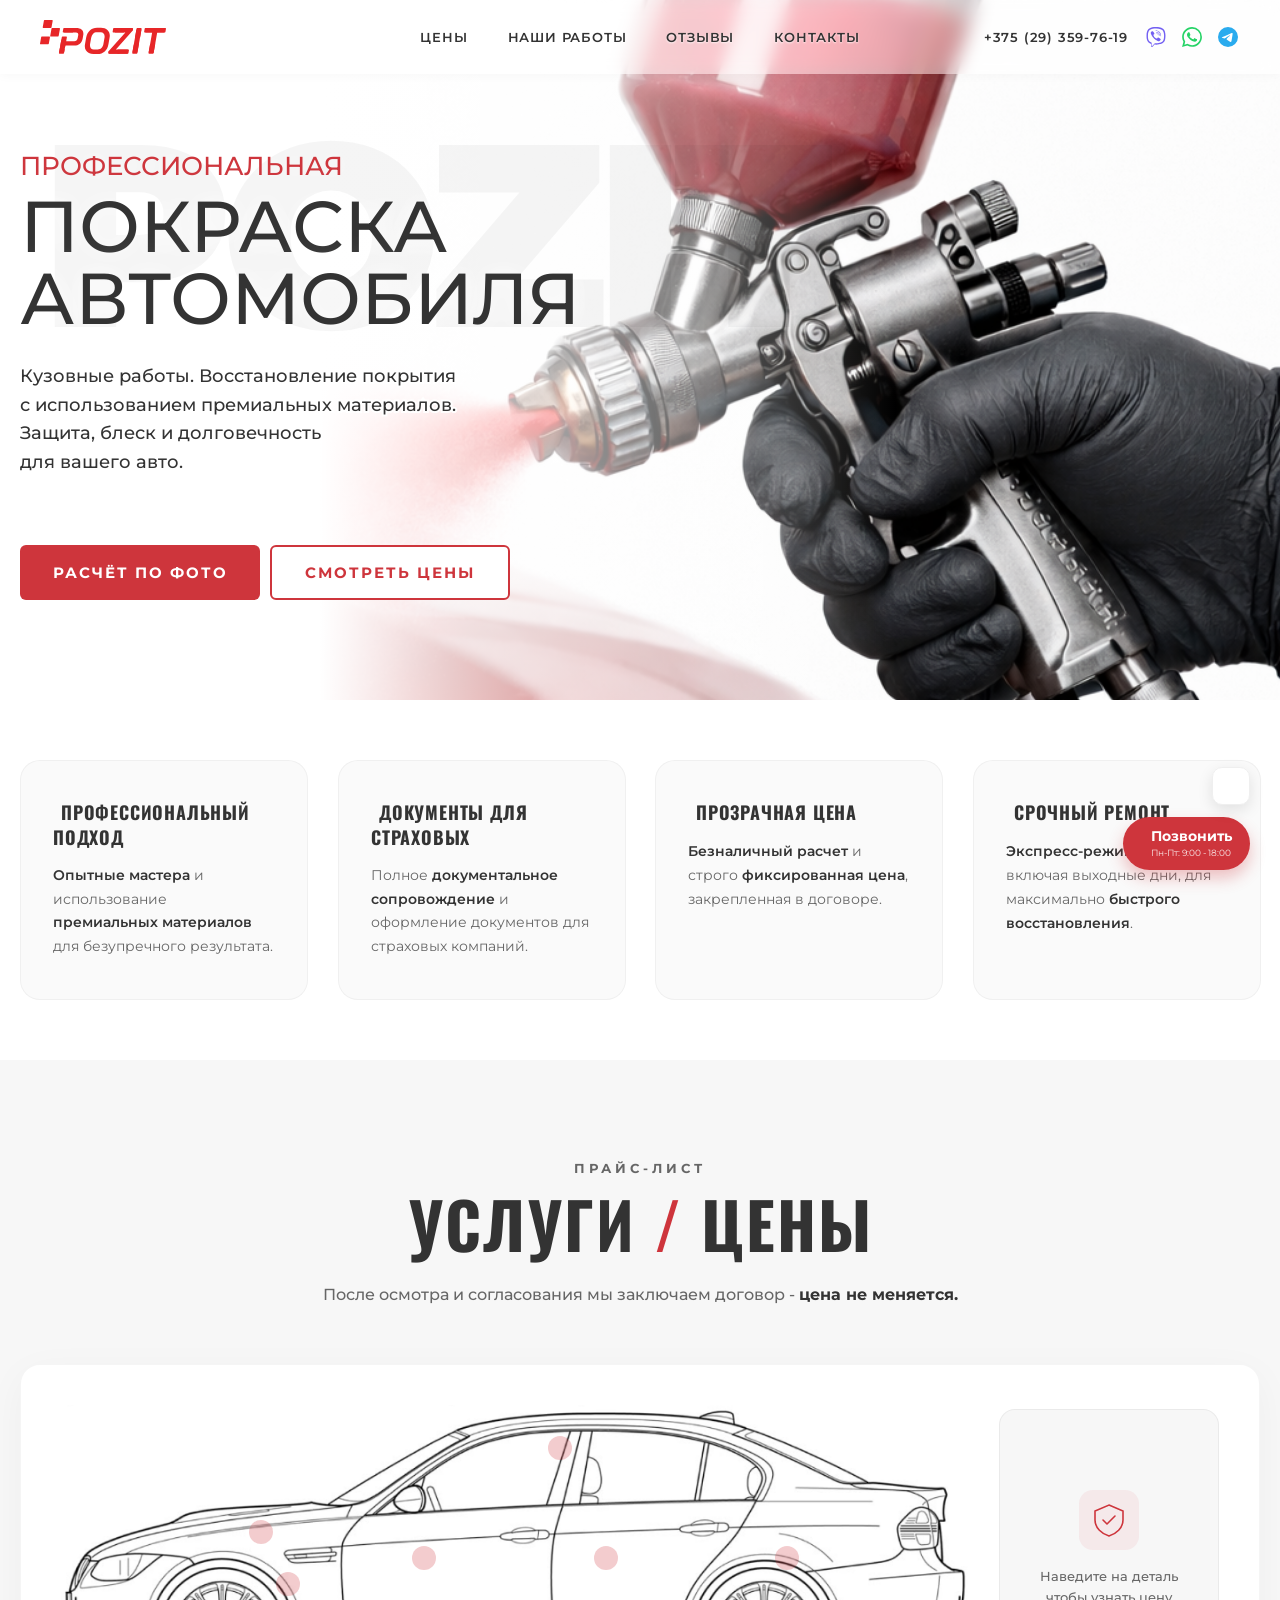
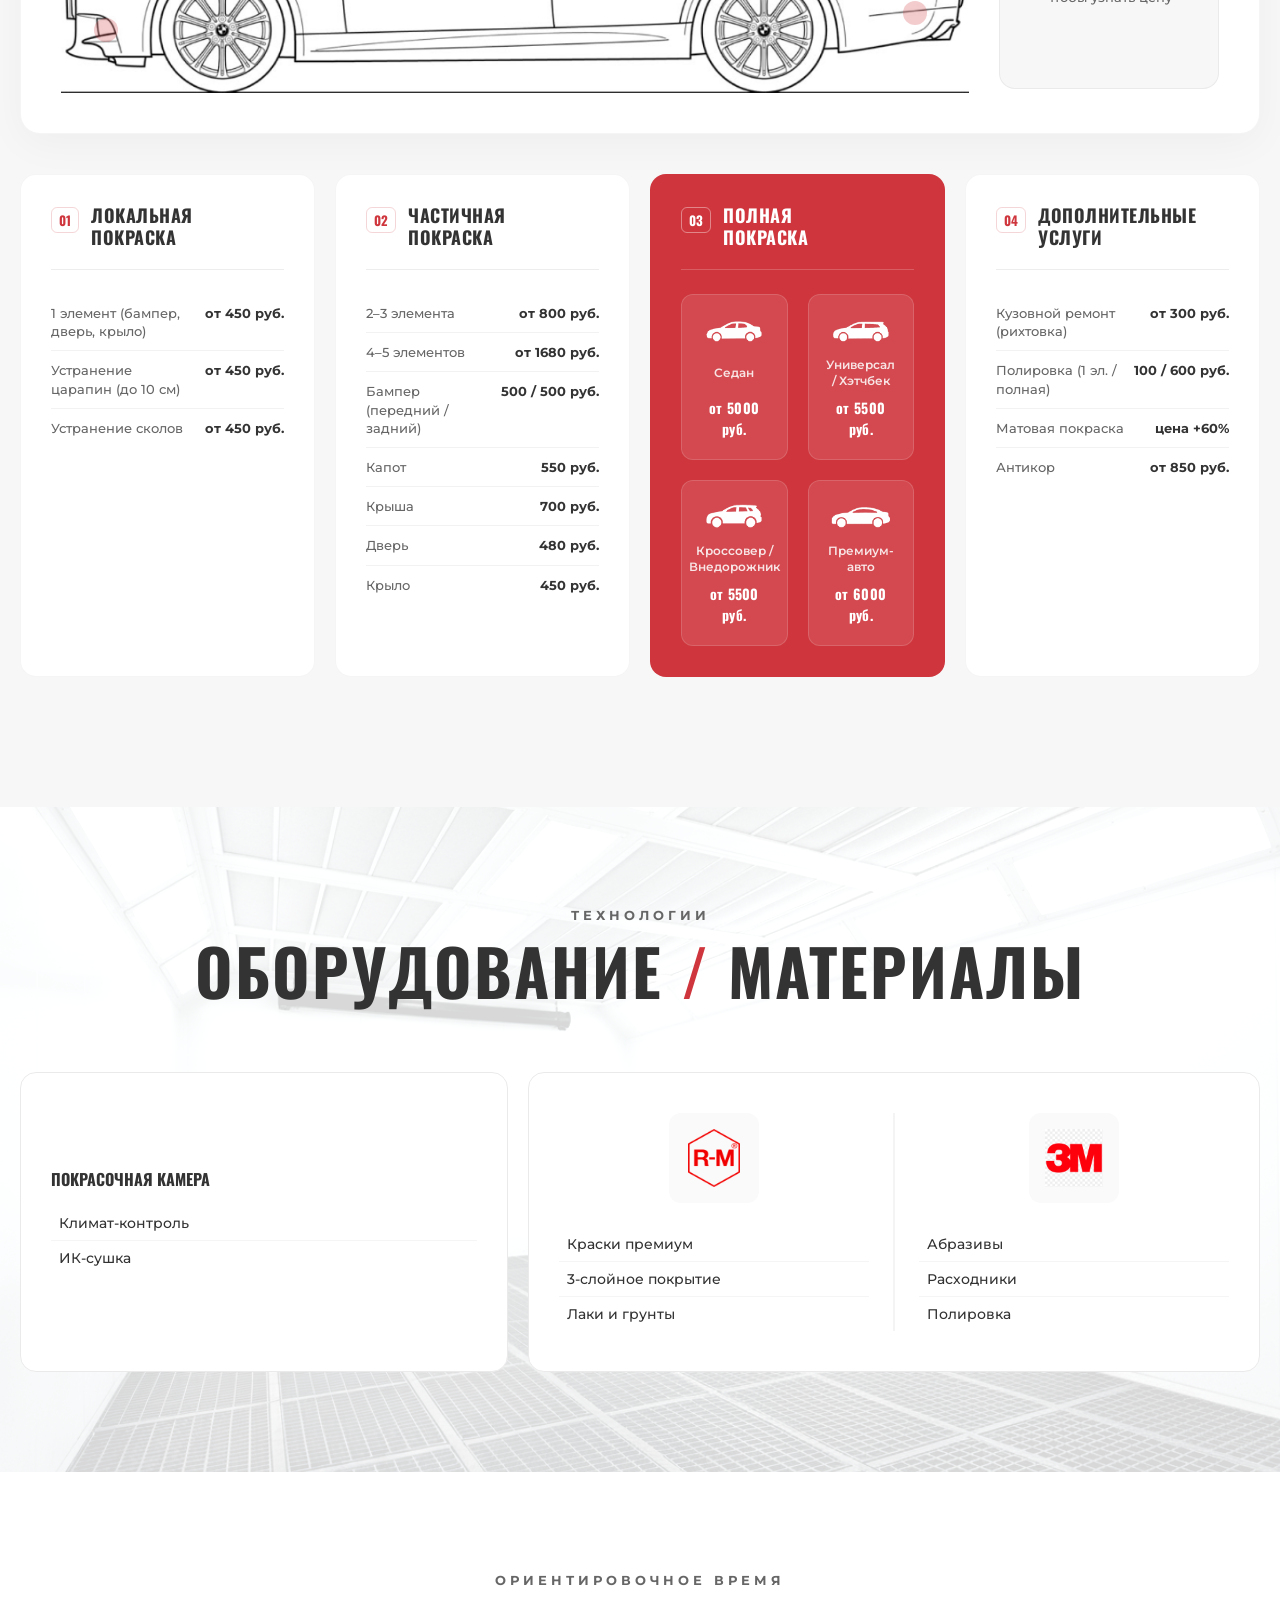
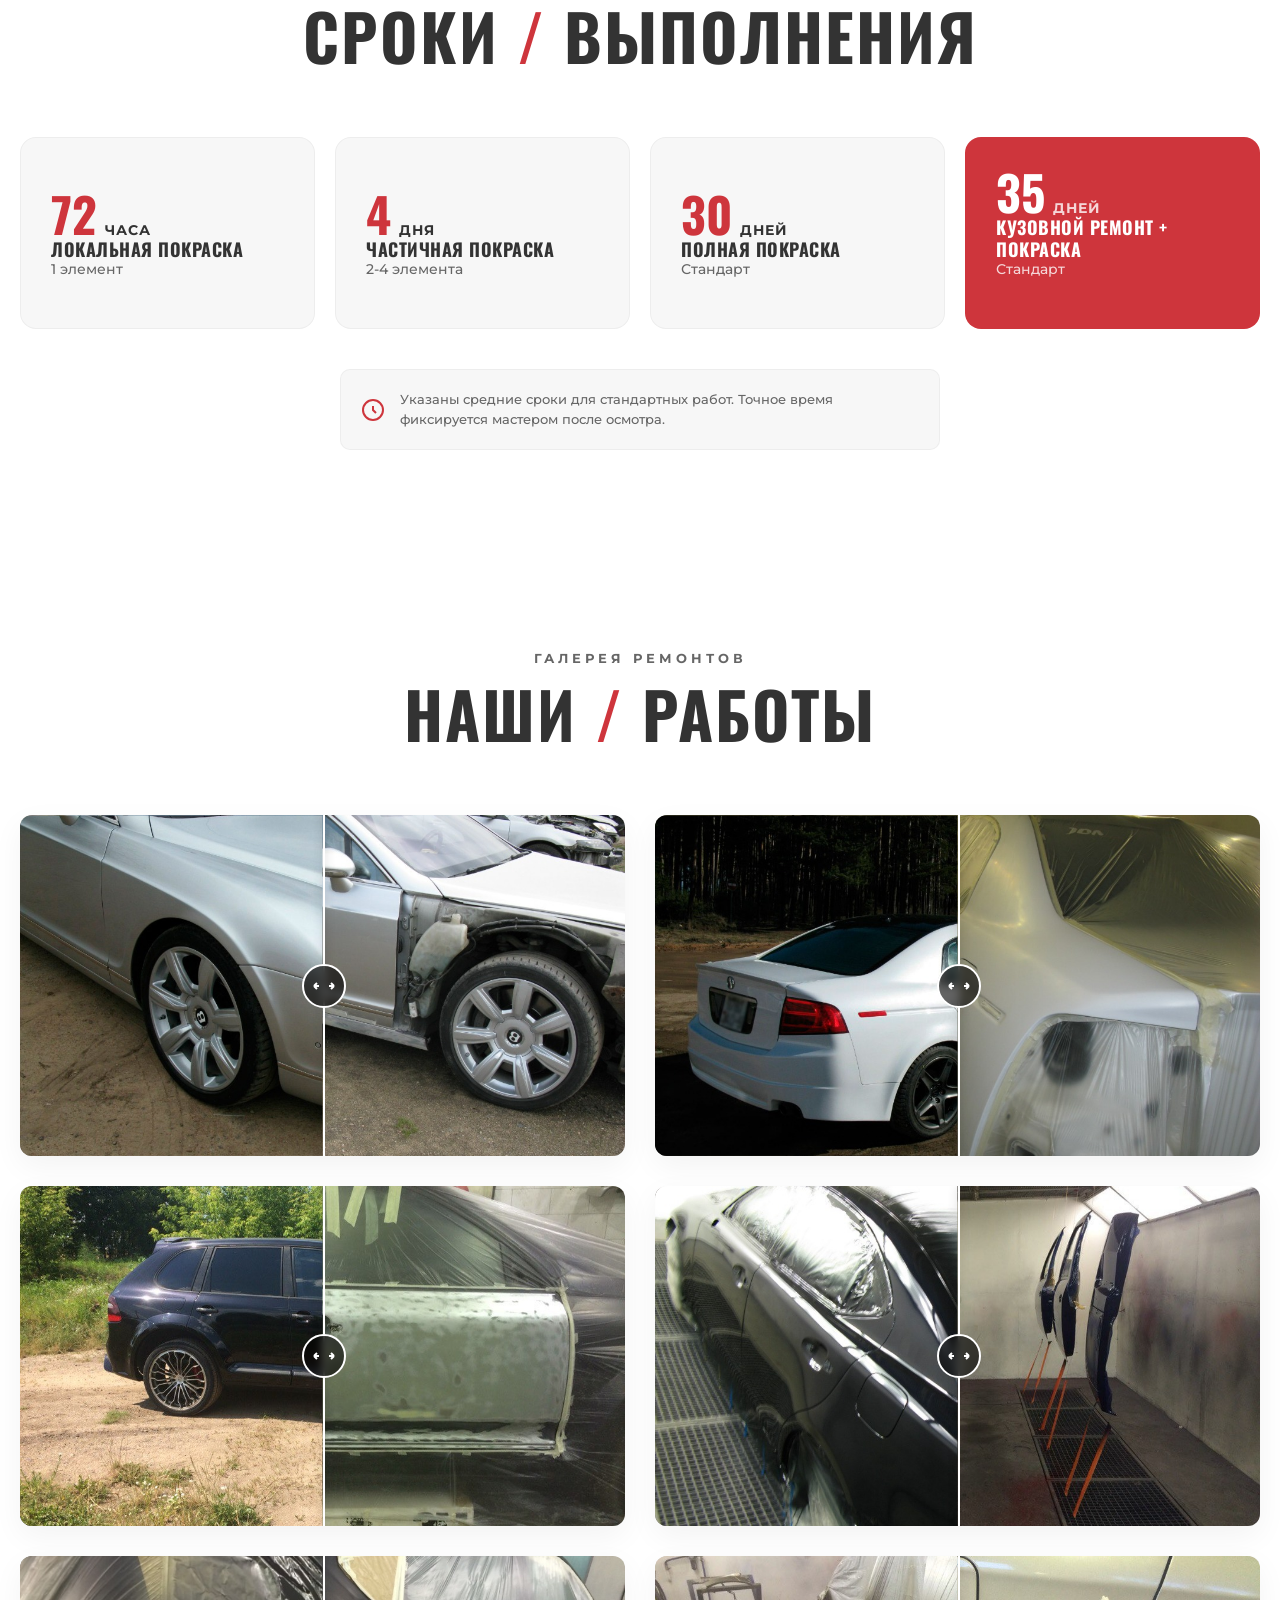
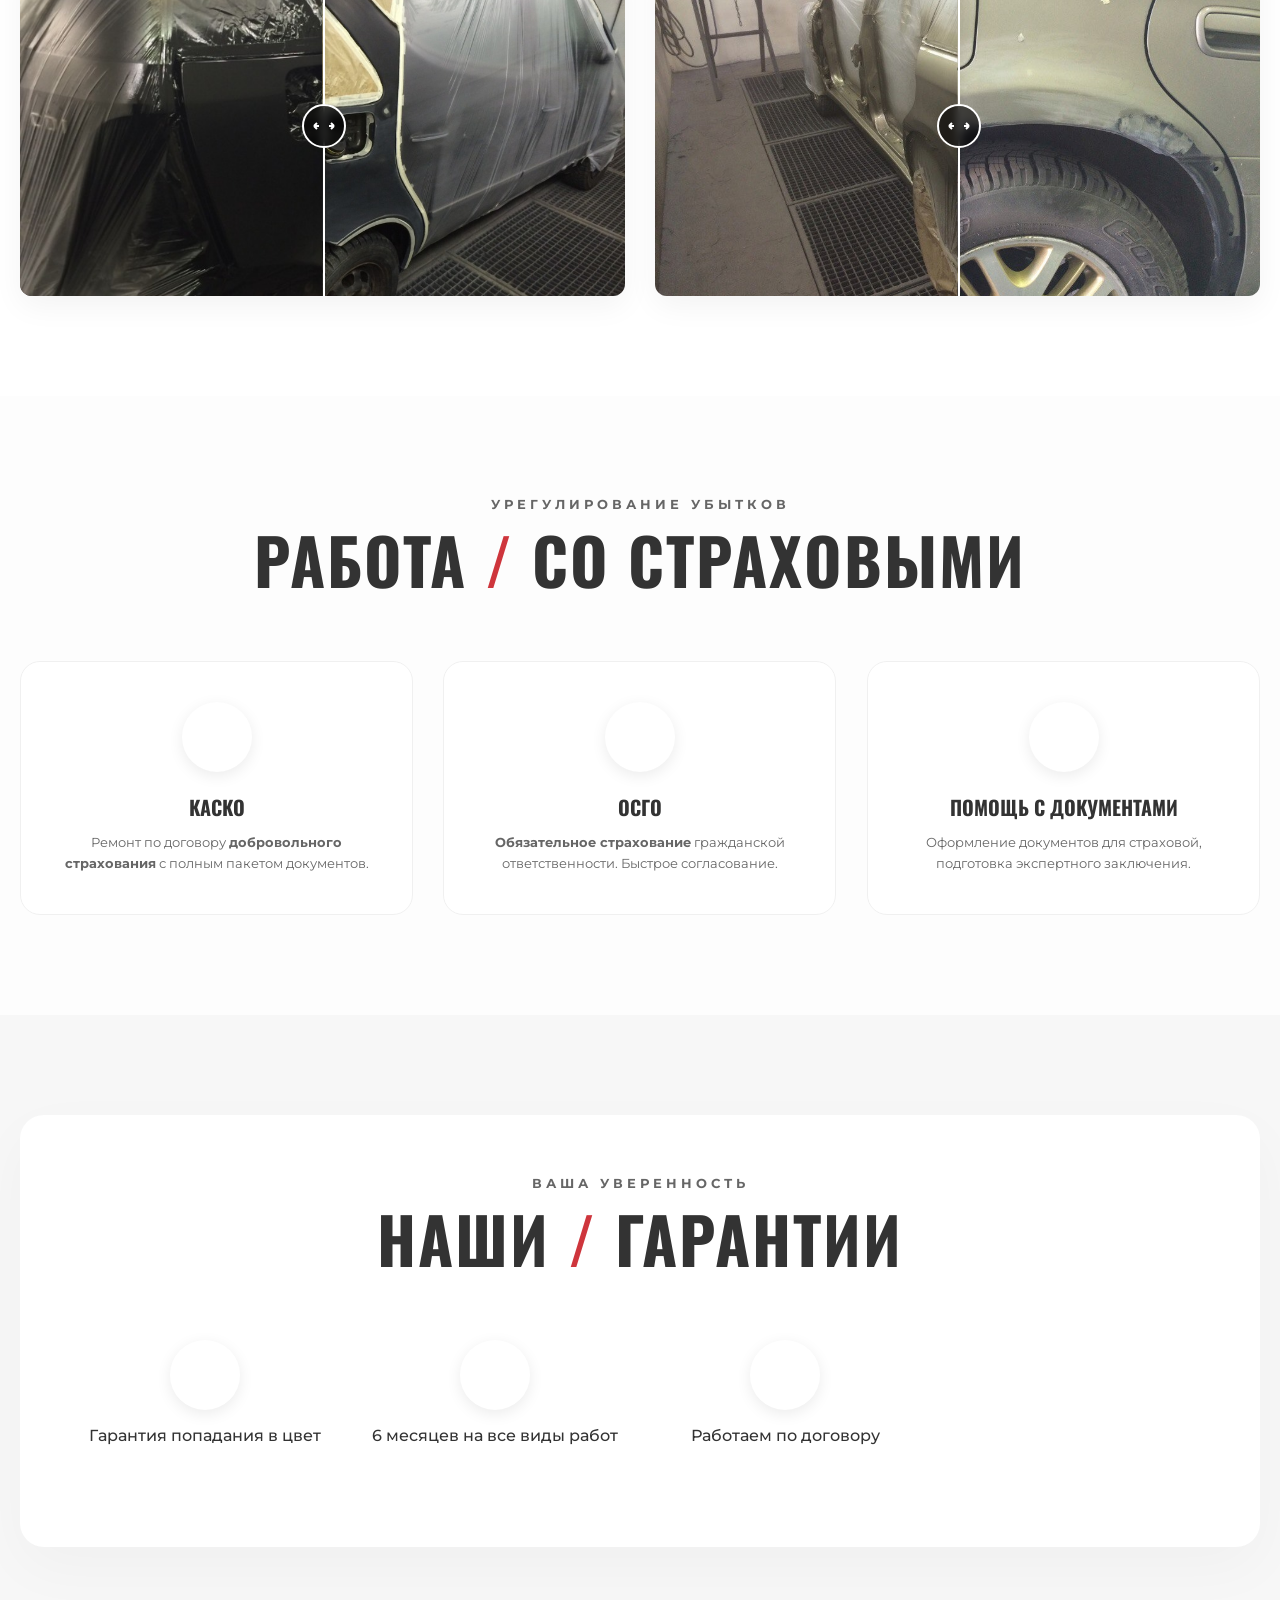
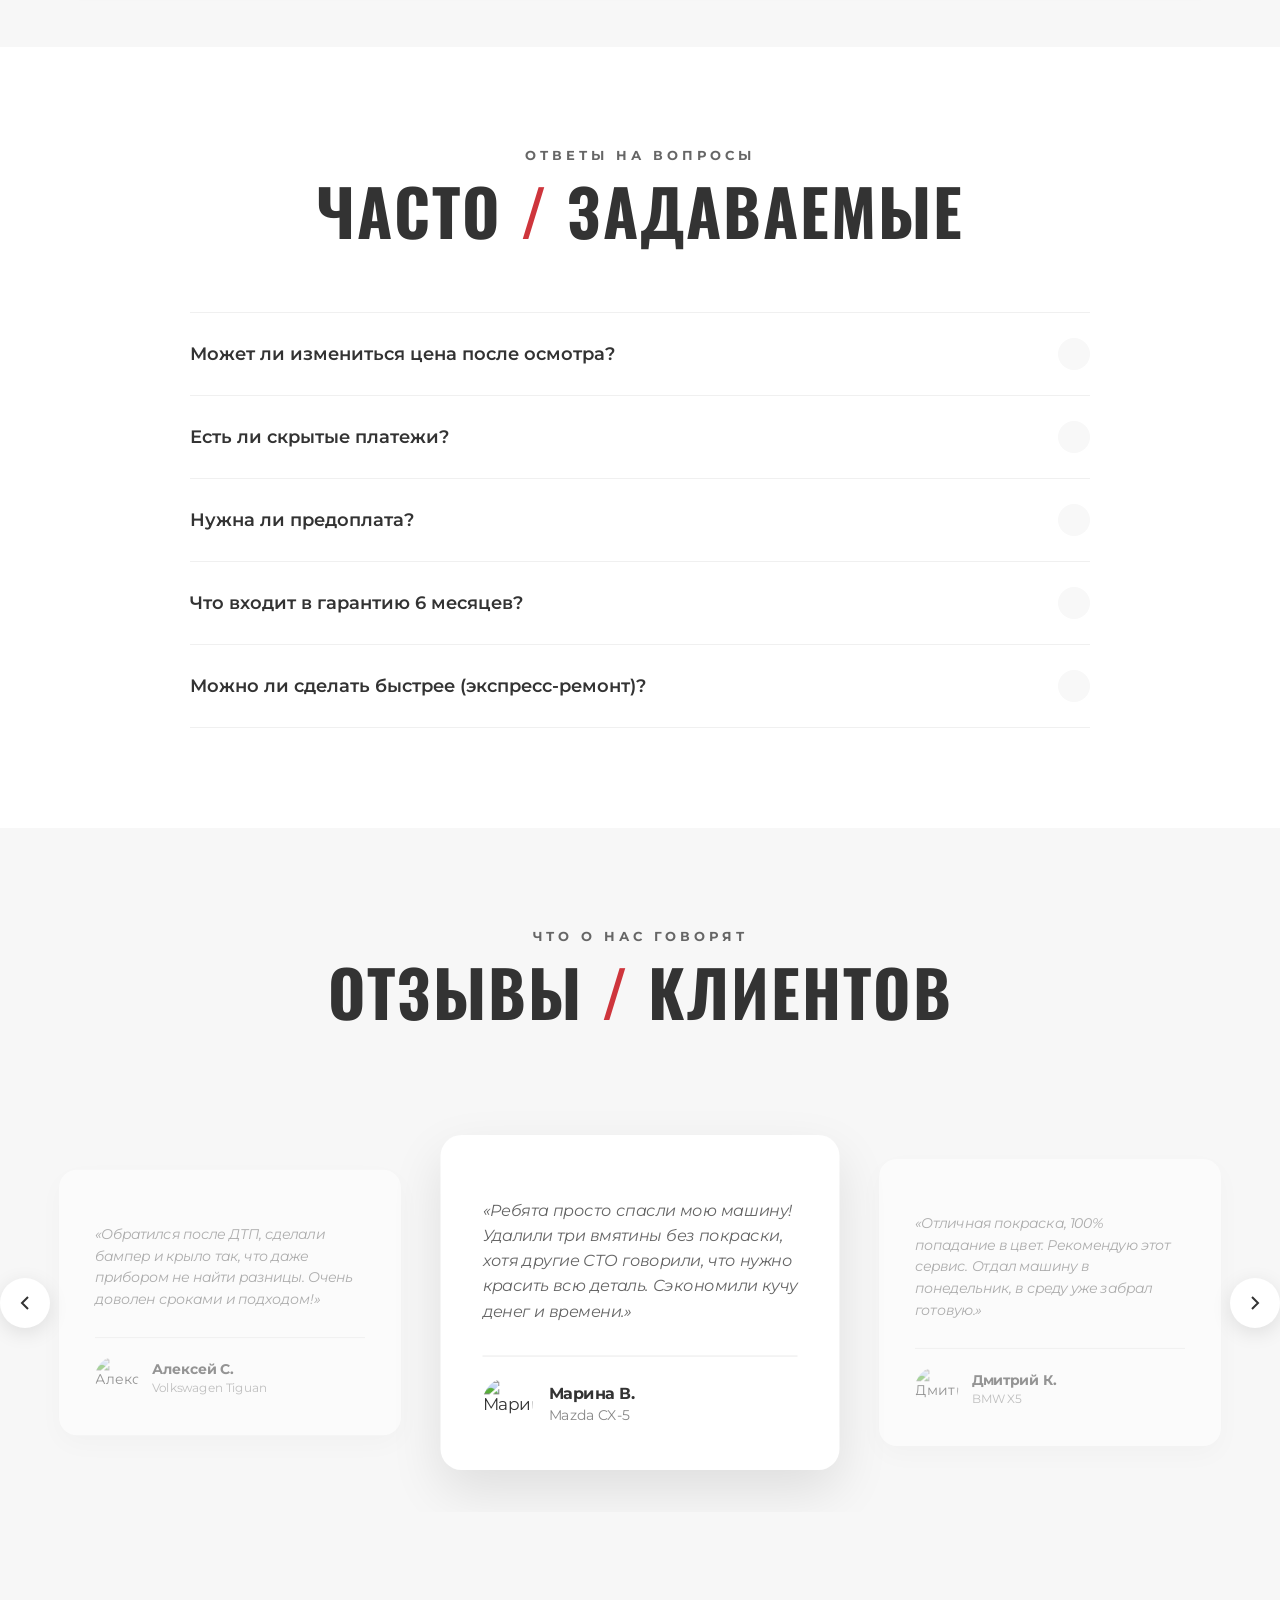
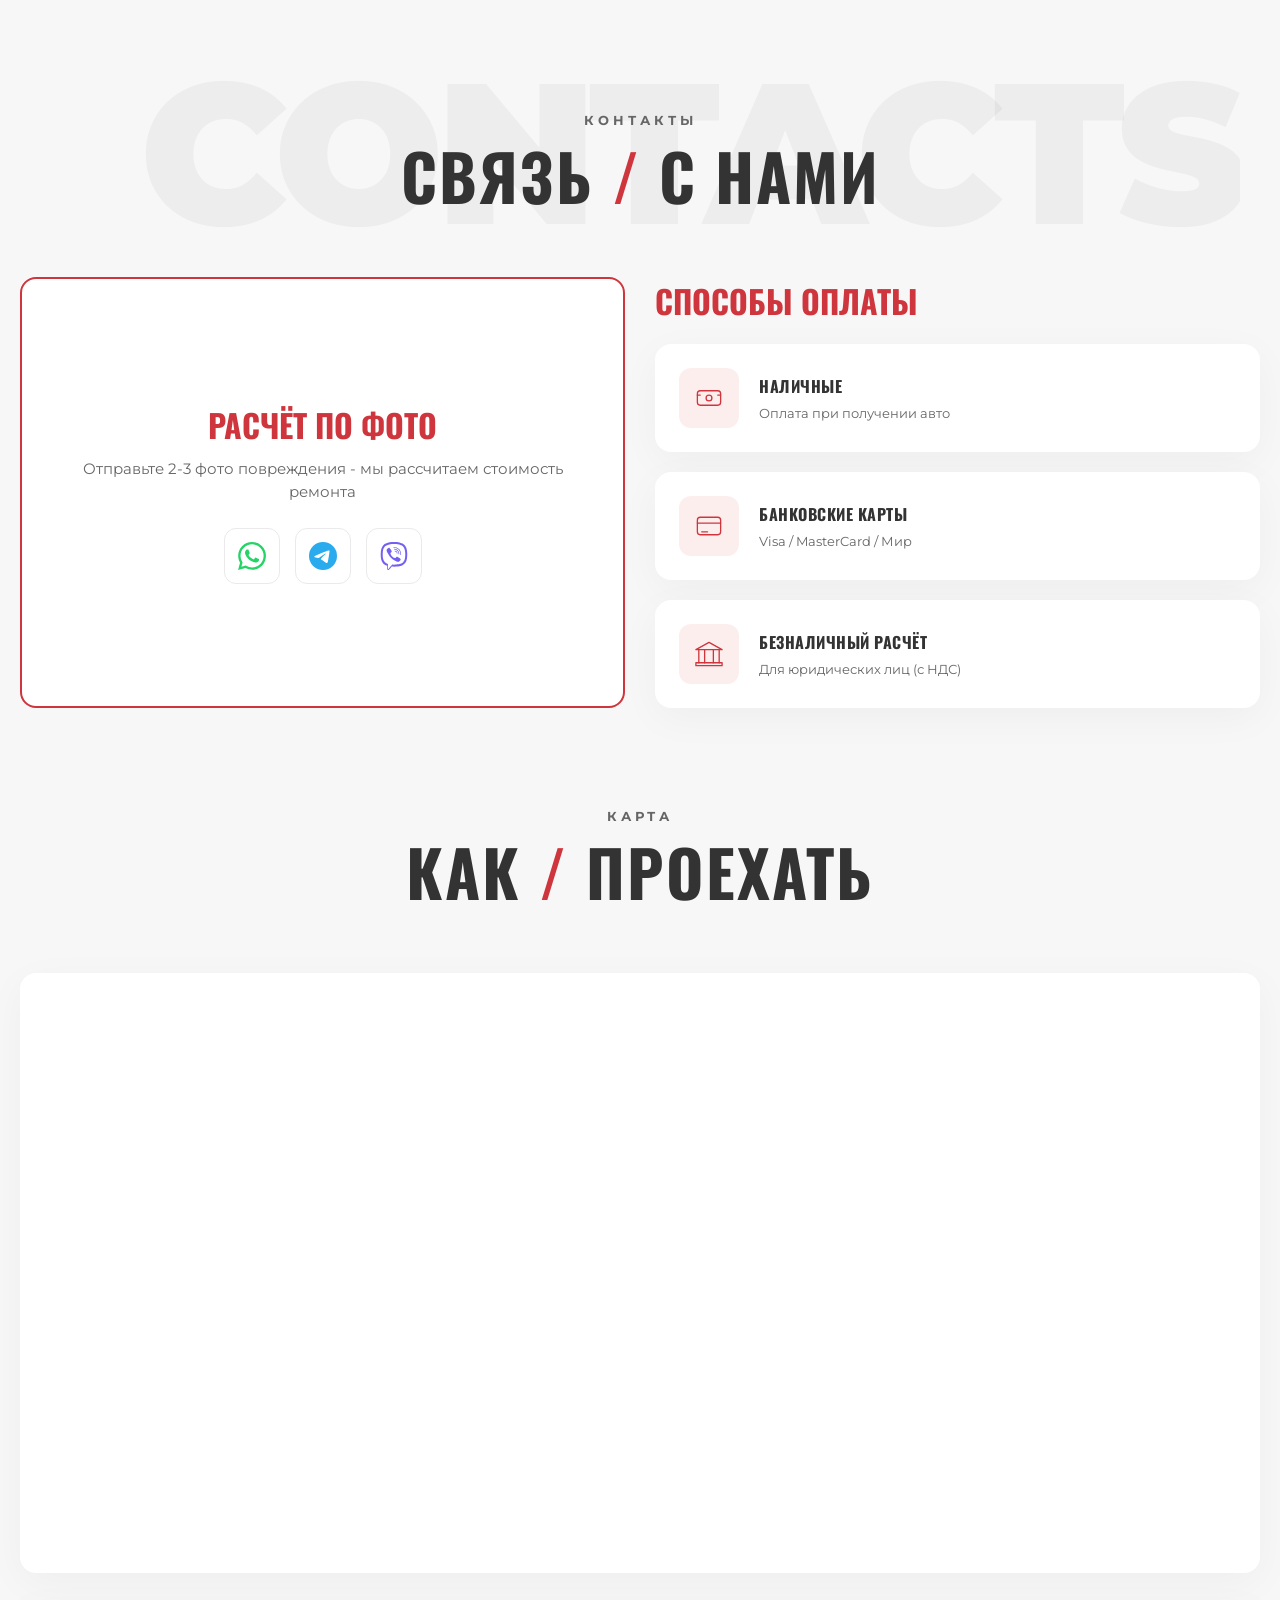
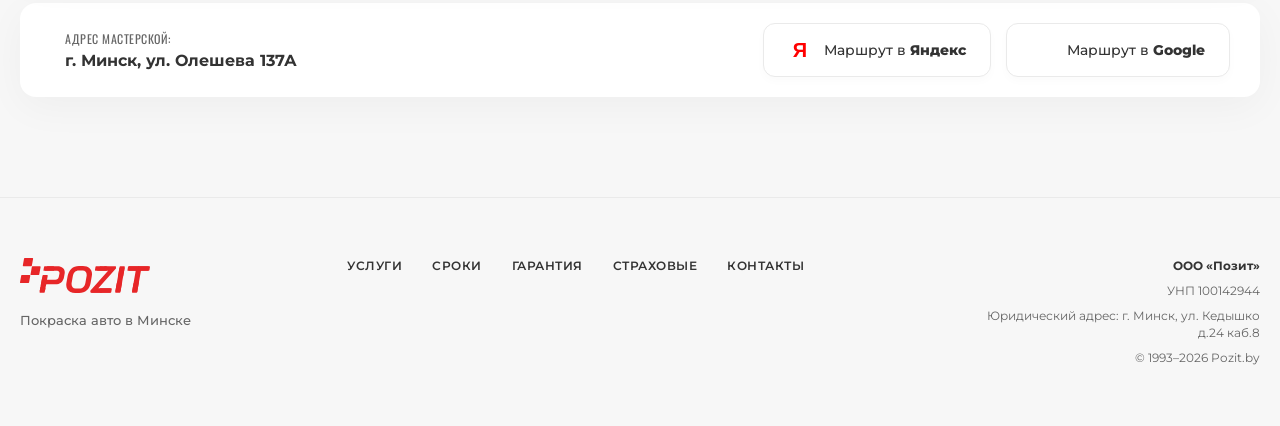
==== commit ac41ba4b: "Swap materials and timeline sections order - Move materials section before timeline section - Materi" ====
--- a/index.html
+++ b/index.html
@@ -298,64 +298,6 @@
                     </div>
             </section>
 
-            <!-- === TIMELINE SECTION === -->
-            <section id="timeline" class="timeline">
-                <div class="container">
-                    <div class="section-header section-header--light">
-                        <p class="section-subtitle">Ориентировочное время</p>
-                        <h2 class="section-title">СРОКИ <span>/</span> ВЫПОЛНЕНИЯ</h2>
-                    </div>
-
-                    <div class="timeline-grid">
-                        <div class="timeline-card fade-up">
-                            <div class="timeline-card__time">
-                                <span class="time-value">72</span>
-                                <span class="time-unit">часа</span>
-                            </div>
-                            <h3 class="timeline-card__title">Локальная покраска</h3>
-                            <p class="timeline-card__desc">1 элемент</p>
-                        </div>
-
-                        <div class="timeline-card fade-up delay-100">
-                            <div class="timeline-card__time">
-                                <span class="time-value">4</span>
-                                <span class="time-unit">дня</span>
-                            </div>
-                            <h3 class="timeline-card__title">Частичная покраска</h3>
-                            <p class="timeline-card__desc">2-4 элемента</p>
-                        </div>
-
-                        <div class="timeline-card fade-up delay-200">
-                            <div class="timeline-card__time">
-                                <span class="time-value">30</span>
-                                <span class="time-unit">дней</span>
-                            </div>
-                            <h3 class="timeline-card__title">Полная покраска</h3>
-                            <p class="timeline-card__desc">Стандарт</p>
-                        </div>
-
-                        <div class="timeline-card timeline-card--featured fade-up delay-300">
-                            <div class="timeline-card__time">
-                                <span class="time-value">35</span>
-                                <span class="time-unit">дней</span>
-                            </div>
-                            <h3 class="timeline-card__title">Кузовной ремонт + покраска</h3>
-                            <p class="timeline-card__desc">Стандарт</p>
-                        </div>
-                    </div>
-
-                    <div class="timeline-note">
-                        <svg width="24" height="24" viewBox="0 0 24 24" fill="none" stroke="currentColor"
-                            stroke-width="2">
-                            <circle cx="12" cy="12" r="10"></circle>
-                            <path d="M12 8v4l3 3" />
-                        </svg>
-                        <p>Указаны средние сроки для стандартных работ. Точное время фиксируется мастером после осмотра.
-                        </p>
-                    </div>
-                </div>
-            </section>
-
             <!-- === MATERIALS SECTION === -->
             <section id="materials" class="materials-section">
                 <div class="materials-bg-overlay"></div>
@@ -403,6 +345,64 @@
                                 </div>
                             </div>
                         </div>
+                    </div>
+                </div>
+            </section>
+
+            <!-- === TIMELINE SECTION === -->
+            <section id="timeline" class="timeline">
+                <div class="container">
+                    <div class="section-header section-header--light">
+                        <p class="section-subtitle">Ориентировочное время</p>
+                        <h2 class="section-title">СРОКИ <span>/</span> ВЫПОЛНЕНИЯ</h2>
+                    </div>
+
+                    <div class="timeline-grid">
+                        <div class="timeline-card fade-up">
+                            <div class="timeline-card__time">
+                                <span class="time-value">72</span>
+                                <span class="time-unit">часа</span>
+                            </div>
+                            <h3 class="timeline-card__title">Локальная покраска</h3>
+                            <p class="timeline-card__desc">1 элемент</p>
+                        </div>
+
+                        <div class="timeline-card fade-up delay-100">
+                            <div class="timeline-card__time">
+                                <span class="time-value">4</span>
+                                <span class="time-unit">дня</span>
+                            </div>
+                            <h3 class="timeline-card__title">Частичная покраска</h3>
+                            <p class="timeline-card__desc">2-4 элемента</p>
+                        </div>
+
+                        <div class="timeline-card fade-up delay-200">
+                            <div class="timeline-card__time">
+                                <span class="time-value">30</span>
+                                <span class="time-unit">дней</span>
+                            </div>
+                            <h3 class="timeline-card__title">Полная покраска</h3>
+                            <p class="timeline-card__desc">Стандарт</p>
+                        </div>
+
+                        <div class="timeline-card timeline-card--featured fade-up delay-300">
+                            <div class="timeline-card__time">
+                                <span class="time-value">35</span>
+                                <span class="time-unit">дней</span>
+                            </div>
+                            <h3 class="timeline-card__title">Кузовной ремонт + покраска</h3>
+                            <p class="timeline-card__desc">Стандарт</p>
+                        </div>
+                    </div>
+
+                    <div class="timeline-note">
+                        <svg width="24" height="24" viewBox="0 0 24 24" fill="none" stroke="currentColor"
+                            stroke-width="2">
+                            <circle cx="12" cy="12" r="10"></circle>
+                            <path d="M12 8v4l3 3" />
+                        </svg>
+                        <p>Указаны средние сроки для стандартных работ. Точное время фиксируется мастером после осмотра.
+                        </p>
                     </div>
                 </div>
             </section>
--- a/style.css
+++ b/style.css
@@ -2107,7 +2107,7 @@
 .materials-compact-grid {
     margin-top: 60px;
     display: grid;
-    grid-template-columns: repeat(2, 1fr);
+    grid-template-columns: 1fr 1.5fr;
     gap: 20px;
     align-items: stretch;
 }
@@ -2115,26 +2115,26 @@
 .materials-compact-card {
     background: white;
     border-radius: 16px;
-    padding: 30px 20px;
+    padding: 40px 30px;
     border: 1px solid #EAEAEA;
     transition: all 0.3s ease;
     display: flex;
     flex-direction: column;
     align-items: center;
     text-align: center;
-    min-height: 280px;
 }
 
 .materials-compact-card--text {
     align-items: flex-start;
     text-align: left;
-    justify-content: flex-start;
+    justify-content: center;
 }
 
 .materials-compact-card--text h3 {
     text-align: left;
     width: 100%;
-    margin-bottom: 20px;
+    margin-bottom: 24px;
+    font-size: 18px;
 }
 
 .materials-compact-card--text .compact-features {
@@ -2149,8 +2149,20 @@
 .brands-row {
     display: grid;
     grid-template-columns: repeat(2, 1fr);
-    gap: 40px;
-    width: 100%;
+    gap: 50px;
+    width: 100%;
+    position: relative;
+}
+
+.brands-row::before {
+    content: '';
+    position: absolute;
+    left: 50%;
+    top: 0;
+    bottom: 0;
+    width: 1px;
+    background: #EAEAEA;
+    transform: translateX(-50%);
 }
 
 .brand-column {
@@ -2182,12 +2194,12 @@
 }
 
 .compact-logo {
-    width: 100px;
-    height: 100px;
+    width: 90px;
+    height: 90px;
     display: flex;
     align-items: center;
     justify-content: center;
-    margin: 0 auto 20px auto;
+    margin: 0 auto 24px auto;
     background: #FAFAFA;
     border-radius: 12px;
     padding: 16px;
@@ -2207,6 +2219,34 @@
     color: var(--color-text-dark);
     margin: 0 0 16px 0;
     line-height: 1.3;
+}
+
+.compact-features {
+    list-style: none;
+    padding: 0;
+    margin: 0;
+    width: 100%;
+}
+
+.compact-features li {
+    display: flex;
+    align-items: center;
+    gap: 10px;
+    padding: 10px 0;
+    font-size: 15px;
+    font-weight: 500;
+    color: var(--color-text-dark);
+    border-bottom: 1px solid #F5F5F5;
+}
+
+.compact-features li:last-child {
+    border-bottom: none;
+}
+
+.compact-features iconify-icon {
+    font-size: 18px;
+    color: var(--color-primary-red);
+    flex-shrink: 0;
 }
 
 .compact-features {
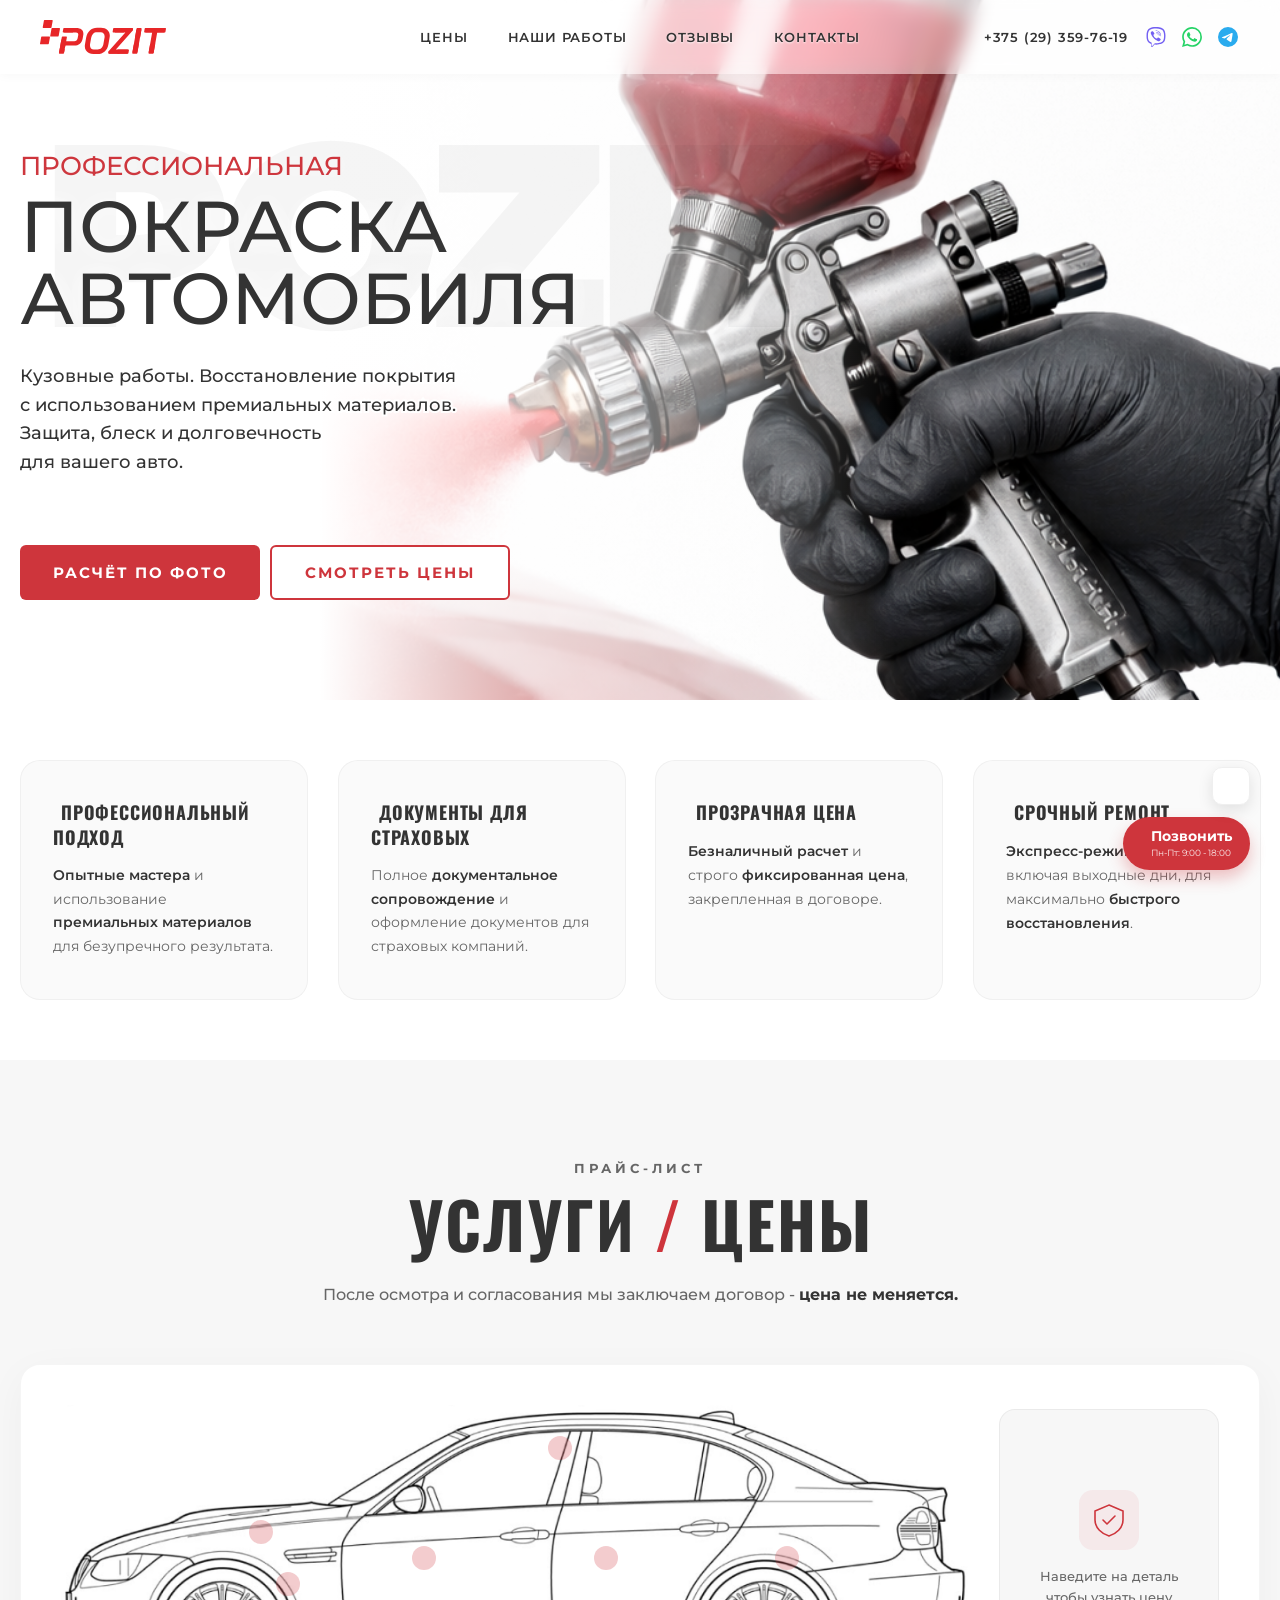
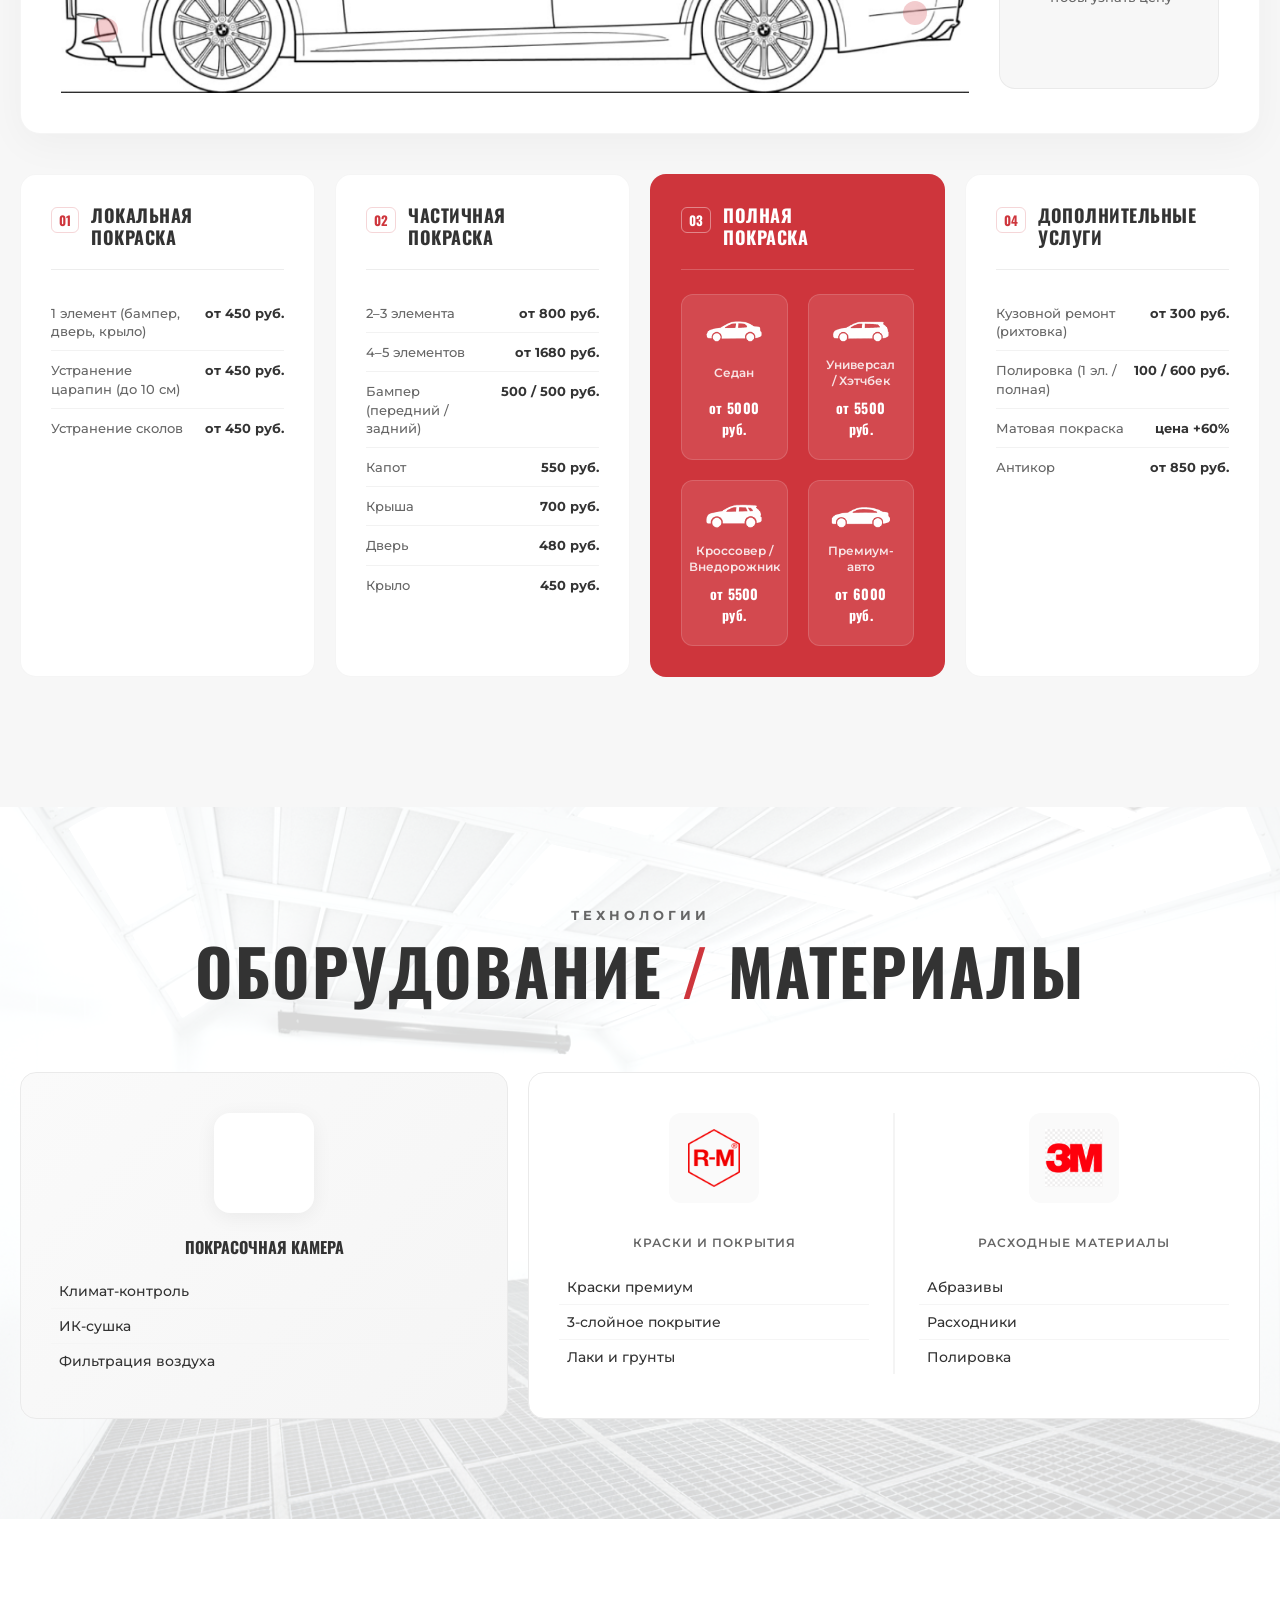
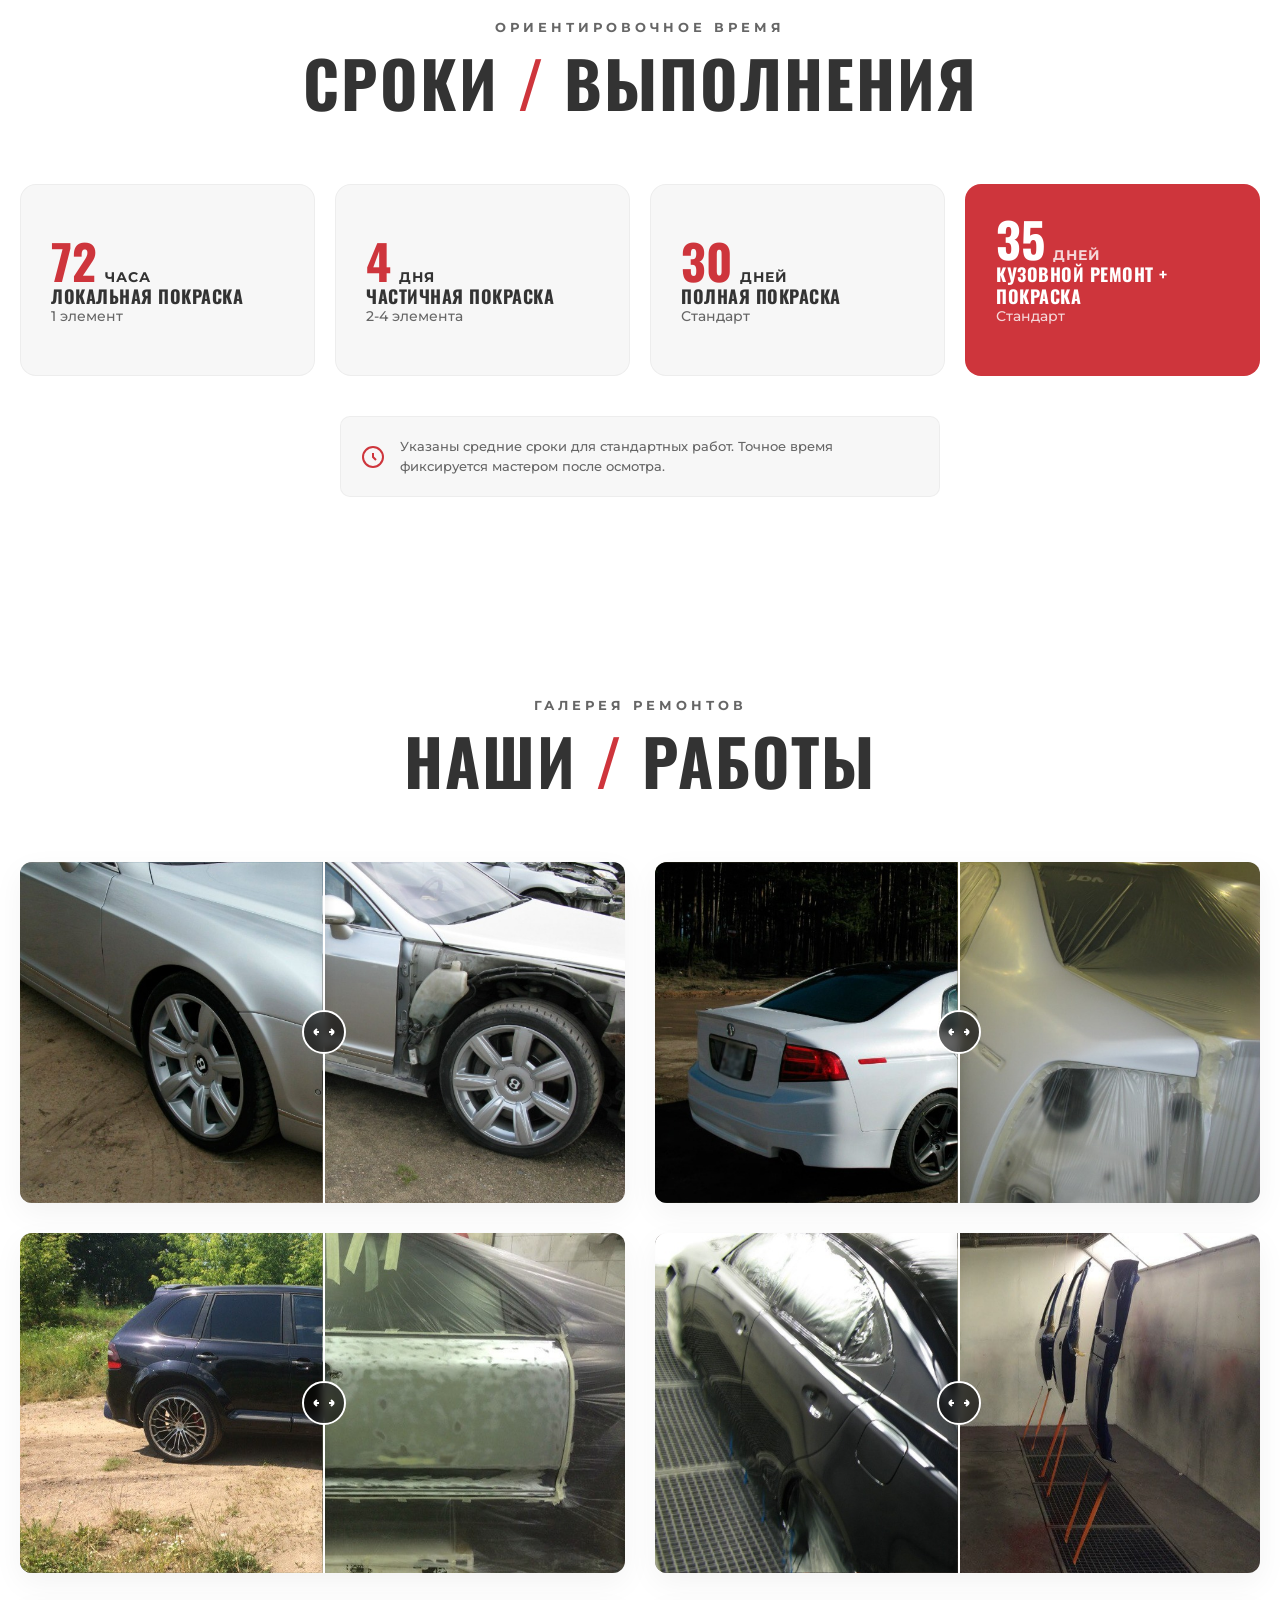
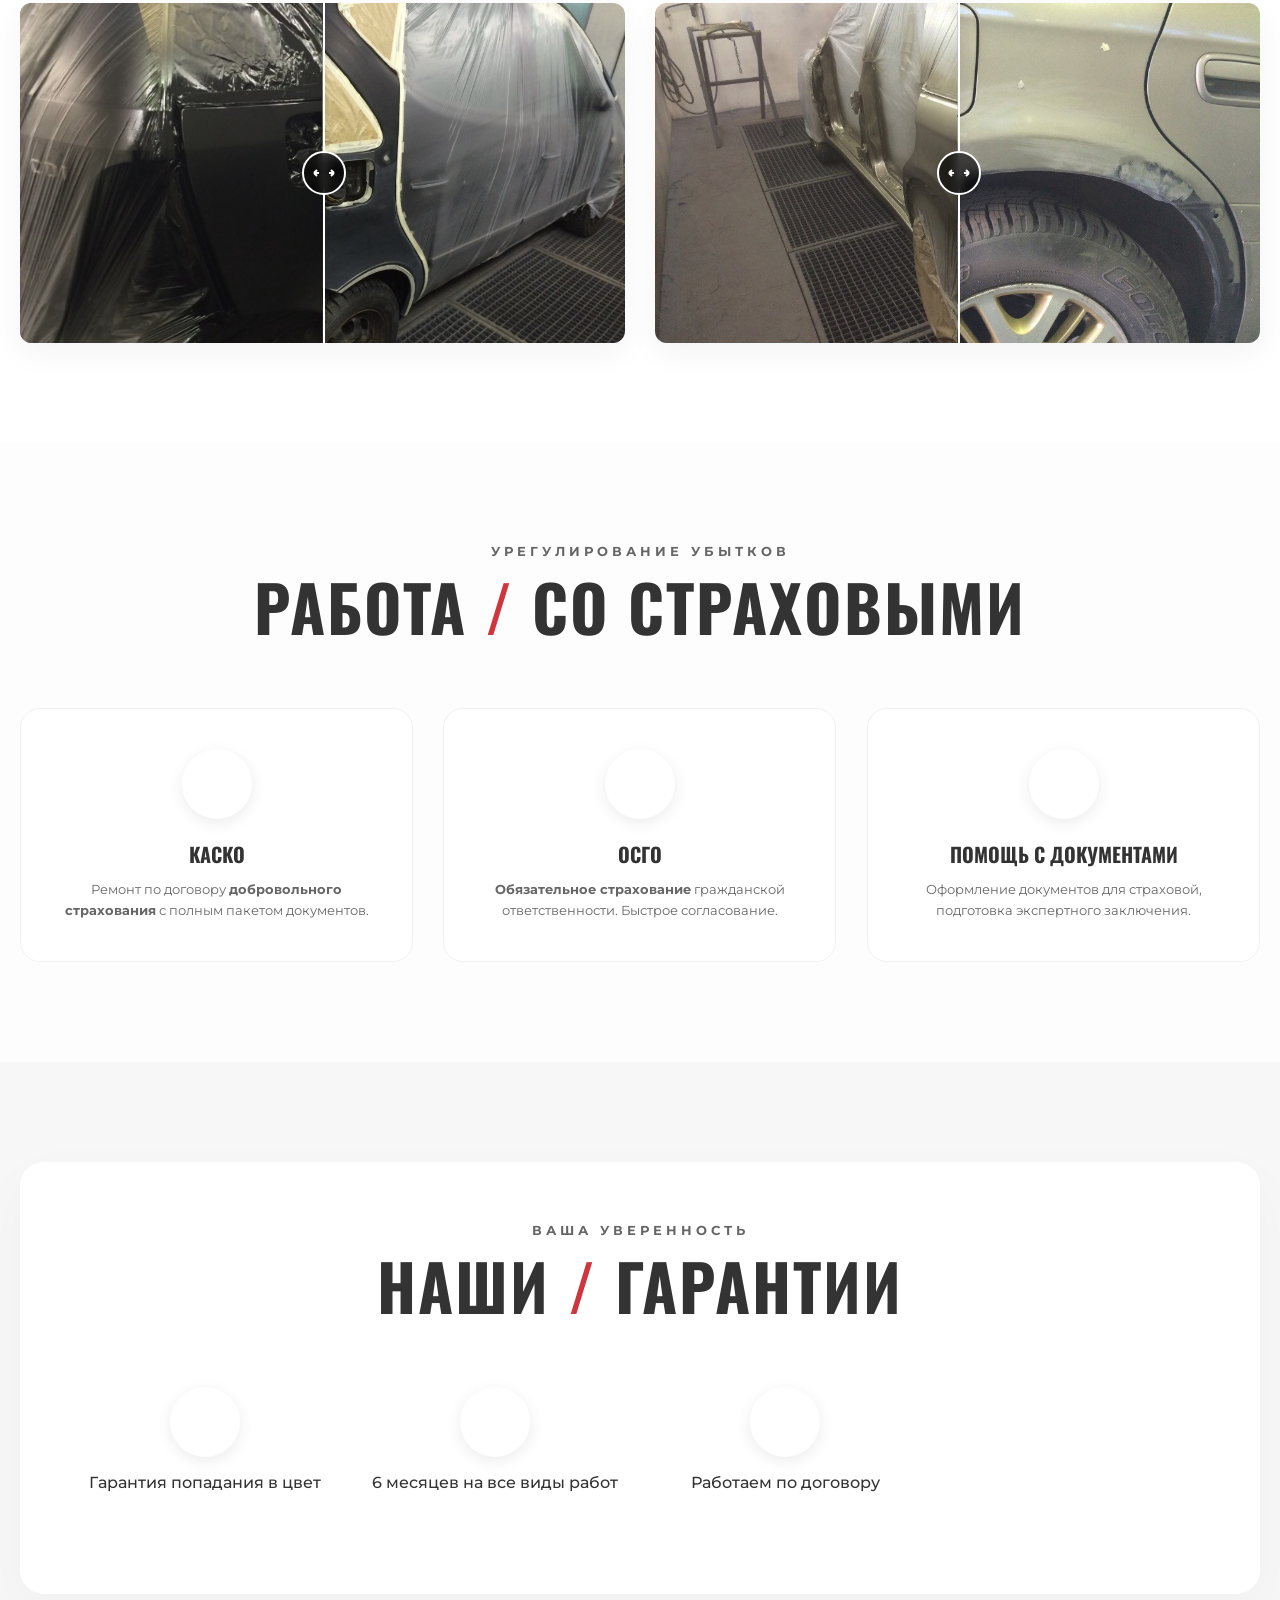
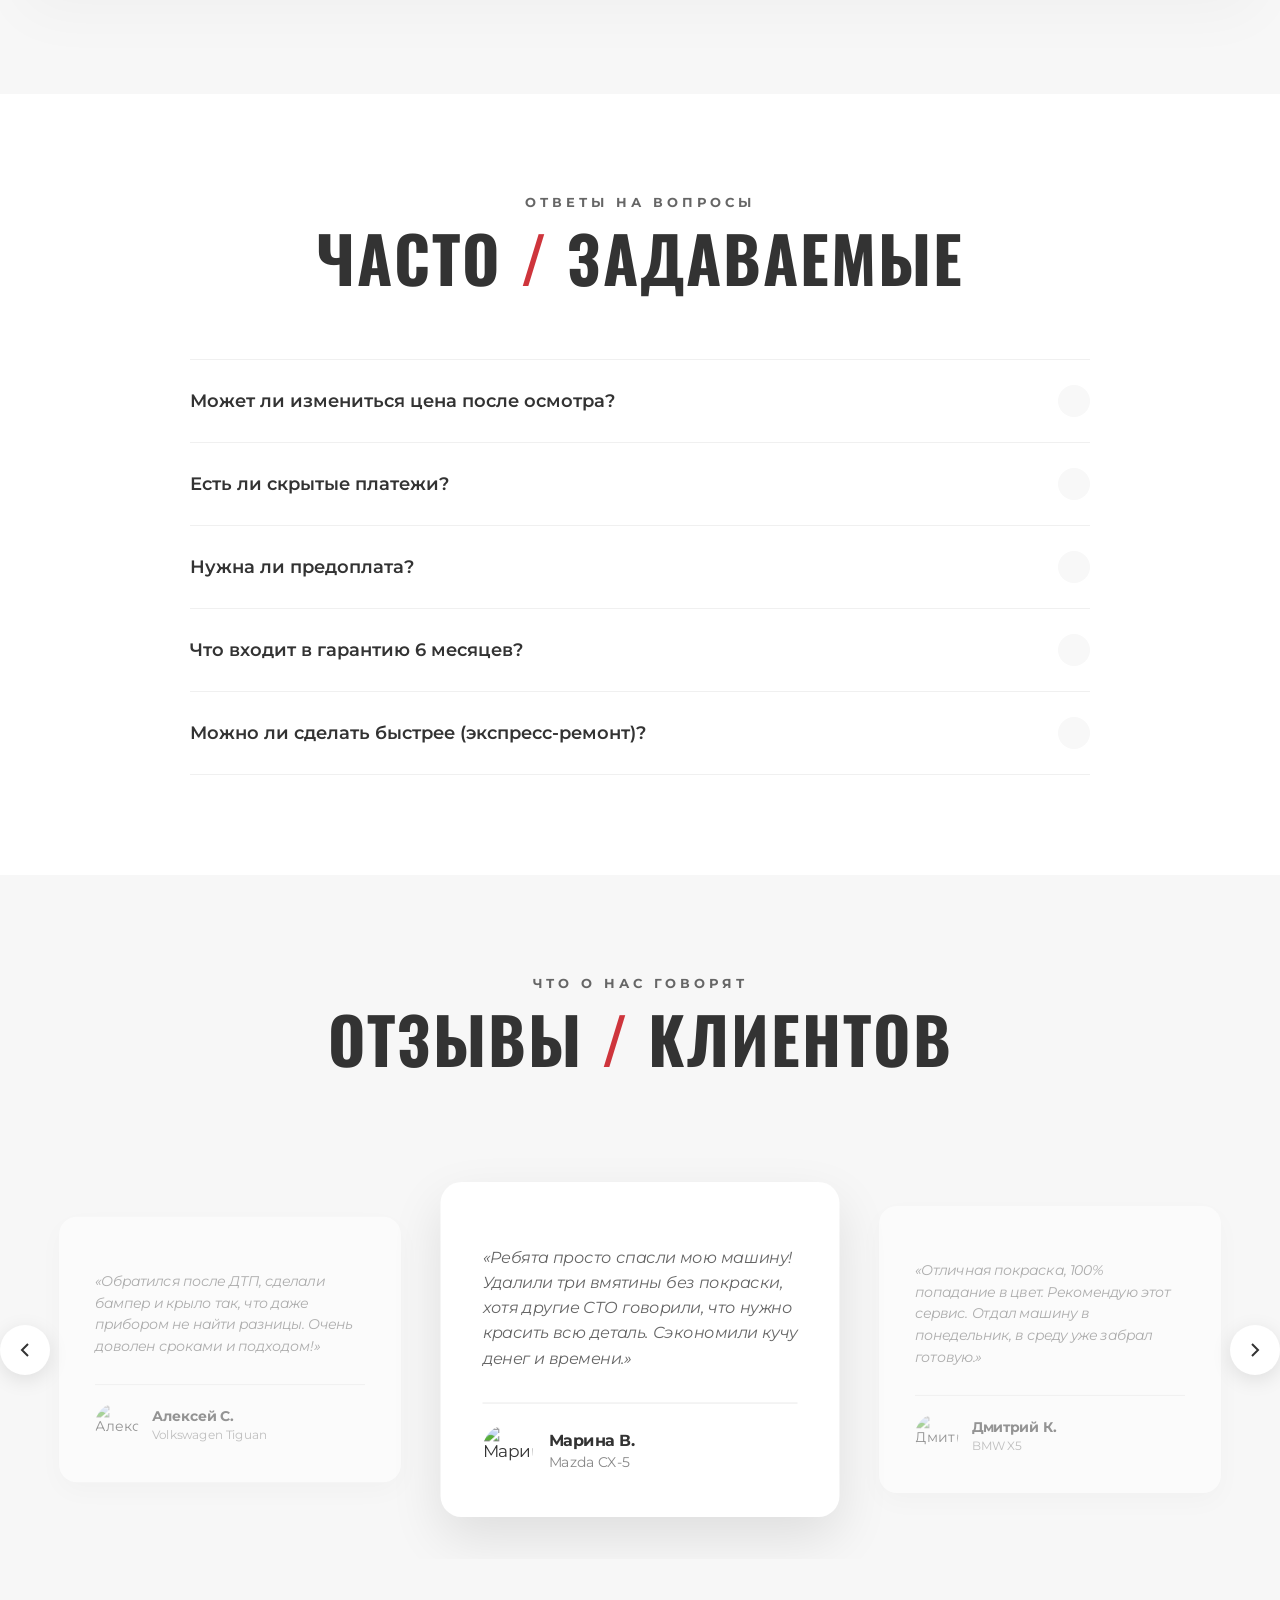
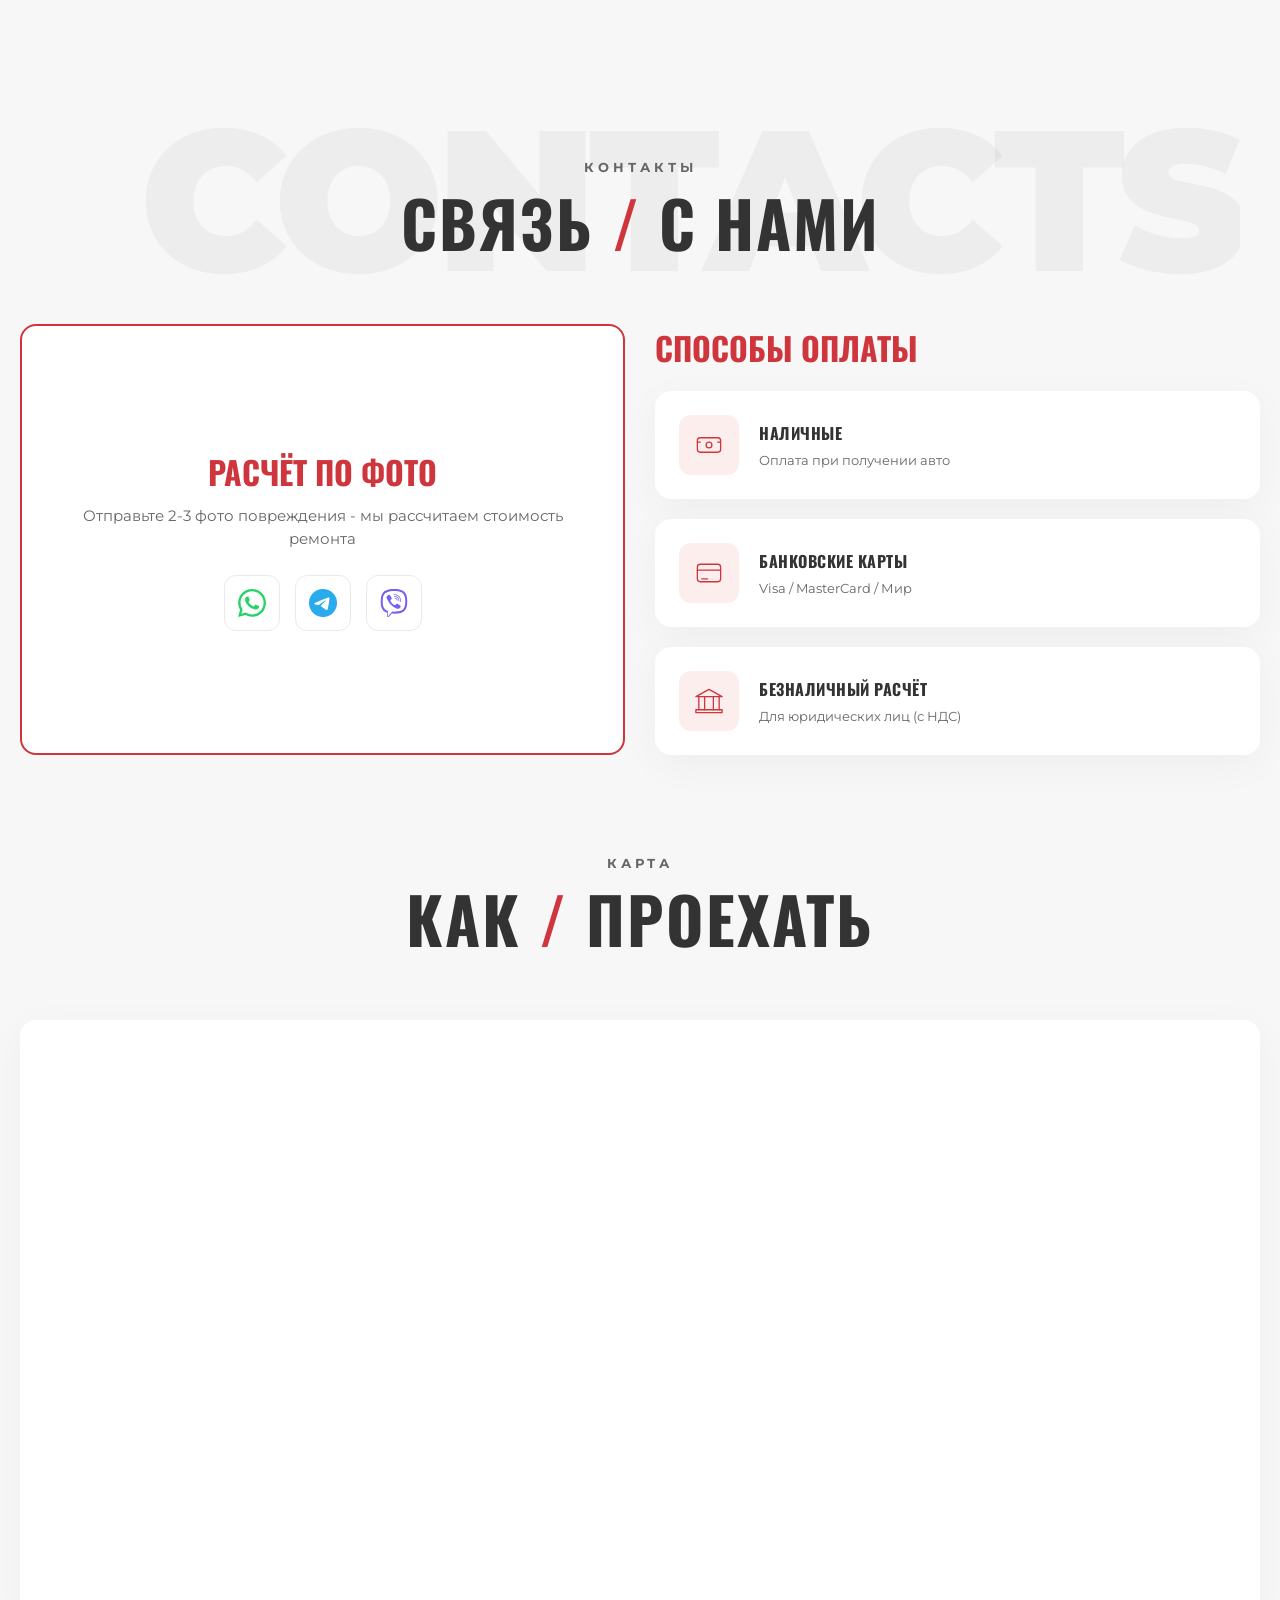
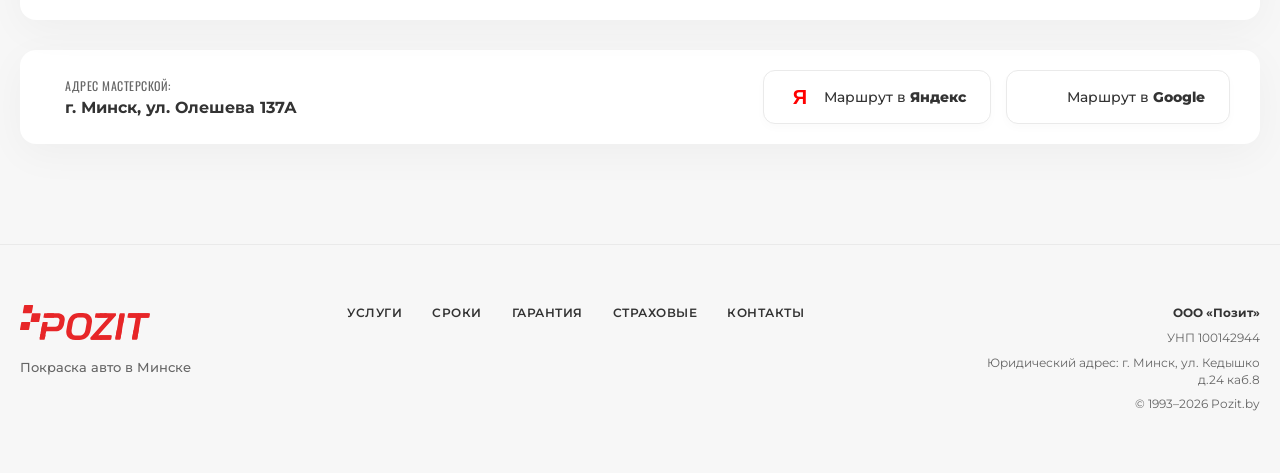
==== commit 8c9f3e88: "Improve materials section visual hierarchy - Add large icon to equipment card with gradient backgrou" ====
--- a/index.html
+++ b/index.html
@@ -309,11 +309,15 @@
 
                     <div class="materials-compact-grid">
                         <!-- Equipment Block -->
-                        <div class="materials-compact-card materials-compact-card--text fade-up">
+                        <div class="materials-compact-card materials-compact-card--equipment fade-up">
+                            <div class="equipment-icon-large">
+                                <iconify-icon icon="solar:box-minimalistic-outline"></iconify-icon>
+                            </div>
                             <h3>Покрасочная камера</h3>
                             <ul class="compact-features">
                                 <li><iconify-icon icon="solar:check-circle-bold"></iconify-icon>Климат-контроль</li>
                                 <li><iconify-icon icon="solar:check-circle-bold"></iconify-icon>ИК-сушка</li>
+                                <li><iconify-icon icon="solar:check-circle-bold"></iconify-icon>Фильтрация воздуха</li>
                             </ul>
                         </div>
 
@@ -322,8 +326,11 @@
                             <div class="brands-row">
                                 <!-- R-M Brand -->
                                 <div class="brand-column">
-                                    <div class="compact-logo">
-                                        <img src="assets/logos/r-m-logo.png" alt="R-M">
+                                    <div class="brand-header">
+                                        <div class="compact-logo">
+                                            <img src="assets/logos/r-m-logo.png" alt="R-M">
+                                        </div>
+                                        <span class="brand-label">Краски и покрытия</span>
                                     </div>
                                     <ul class="compact-features">
                                         <li><iconify-icon icon="solar:check-circle-bold"></iconify-icon>Краски премиум</li>
@@ -334,8 +341,11 @@
 
                                 <!-- 3M Brand -->
                                 <div class="brand-column">
-                                    <div class="compact-logo">
-                                        <img src="assets/logos/3m-logo.png" alt="3M">
+                                    <div class="brand-header">
+                                        <div class="compact-logo">
+                                            <img src="assets/logos/3m-logo.png" alt="3M">
+                                        </div>
+                                        <span class="brand-label">Расходные материалы</span>
                                     </div>
                                     <ul class="compact-features">
                                         <li><iconify-icon icon="solar:check-circle-bold"></iconify-icon>Абразивы</li>
--- a/style.css
+++ b/style.css
@@ -2124,26 +2124,42 @@
     text-align: center;
 }
 
-.materials-compact-card--text {
-    align-items: flex-start;
-    text-align: left;
+/* Equipment Card */
+.materials-compact-card--equipment {
+    background: linear-gradient(135deg, #FAFAFA 0%, #F5F5F5 100%);
     justify-content: center;
 }
 
-.materials-compact-card--text h3 {
-    text-align: left;
-    width: 100%;
+.equipment-icon-large {
+    width: 100px;
+    height: 100px;
+    background: white;
+    border-radius: 16px;
+    display: flex;
+    align-items: center;
+    justify-content: center;
     margin-bottom: 24px;
+    box-shadow: 0 4px 20px rgba(0, 0, 0, 0.06);
+}
+
+.equipment-icon-large iconify-icon {
+    font-size: 50px;
+    color: var(--color-primary-red);
+}
+
+.materials-compact-card--equipment h3 {
     font-size: 18px;
-}
-
-.materials-compact-card--text .compact-features {
-    align-items: flex-start;
+    margin-bottom: 24px;
+}
+
+.materials-compact-card--equipment .compact-features {
+    width: 100%;
 }
 
 /* Combined Brands Card */
 .materials-brands-combined {
     padding: 40px 30px;
+    background: white;
 }
 
 .brands-row {
@@ -2169,6 +2185,22 @@
     display: flex;
     flex-direction: column;
     align-items: center;
+}
+
+.brand-header {
+    display: flex;
+    flex-direction: column;
+    align-items: center;
+    margin-bottom: 20px;
+}
+
+.brand-label {
+    font-size: 12px;
+    font-weight: 600;
+    text-transform: uppercase;
+    letter-spacing: 1px;
+    color: var(--color-text-muted);
+    margin-top: 8px;
 }
 
 .materials-compact-card:hover {
@@ -3134,6 +3166,10 @@
         gap: 30px;
     }
 
+    .brands-row::before {
+        display: none;
+    }
+
     .materials-compact-card {
         padding: 24px 16px;
     }
@@ -3142,19 +3178,32 @@
         padding: 30px 20px;
     }
 
+    .equipment-icon-large {
+        width: 80px;
+        height: 80px;
+    }
+
+    .equipment-icon-large iconify-icon {
+        font-size: 40px;
+    }
+
     .compact-icon,
     .compact-logo {
-        width: 60px;
-        height: 60px;
+        width: 70px;
+        height: 70px;
     }
 
     .materials-compact-card h3 {
+        font-size: 16px;
+    }
+
+    .brand-label {
+        font-size: 11px;
+    }
+
+    .compact-features li {
         font-size: 14px;
-    }
-
-    .compact-features li {
-        font-size: 13px;
-        padding: 6px 0;
+        padding: 8px 0;
     }
 
     .services__lead {
@@ -3559,8 +3608,48 @@
         gap: 16px;
     }
 
+    .brands-row {
+        grid-template-columns: 1fr;
+        gap: 30px;
+    }
+
+    .brands-row::before {
+        display: none;
+    }
+
     .materials-compact-card {
         padding: 24px 20px;
+    }
+
+    .materials-brands-combined {
+        padding: 30px 20px;
+    }
+
+    .equipment-icon-large {
+        width: 80px;
+        height: 80px;
+    }
+
+    .equipment-icon-large iconify-icon {
+        font-size: 40px;
+    }
+
+    .compact-logo {
+        width: 70px;
+        height: 70px;
+    }
+
+    .materials-compact-card--equipment h3 {
+        font-size: 16px;
+    }
+
+    .brand-label {
+        font-size: 11px;
+    }
+
+    .compact-features li {
+        font-size: 14px;
+        padding: 8px 0;
     }
 
     .compact-icon,
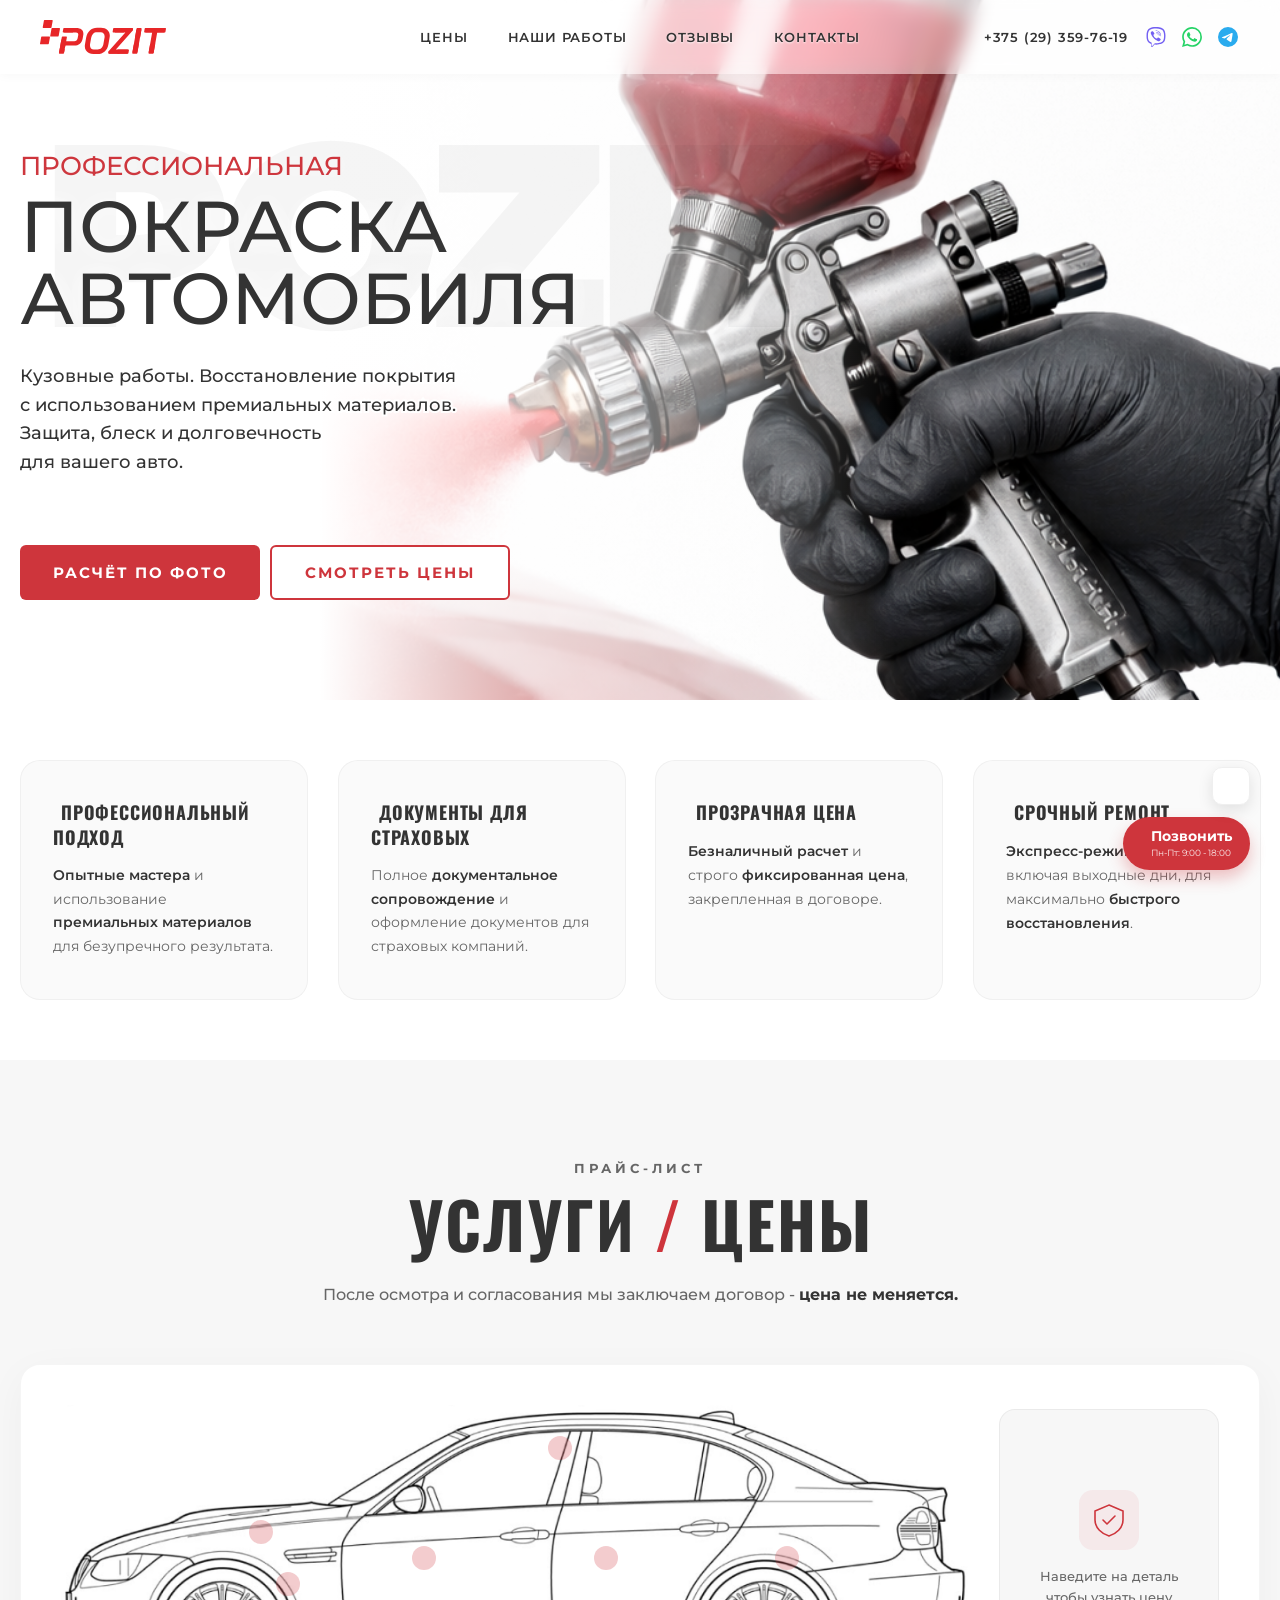
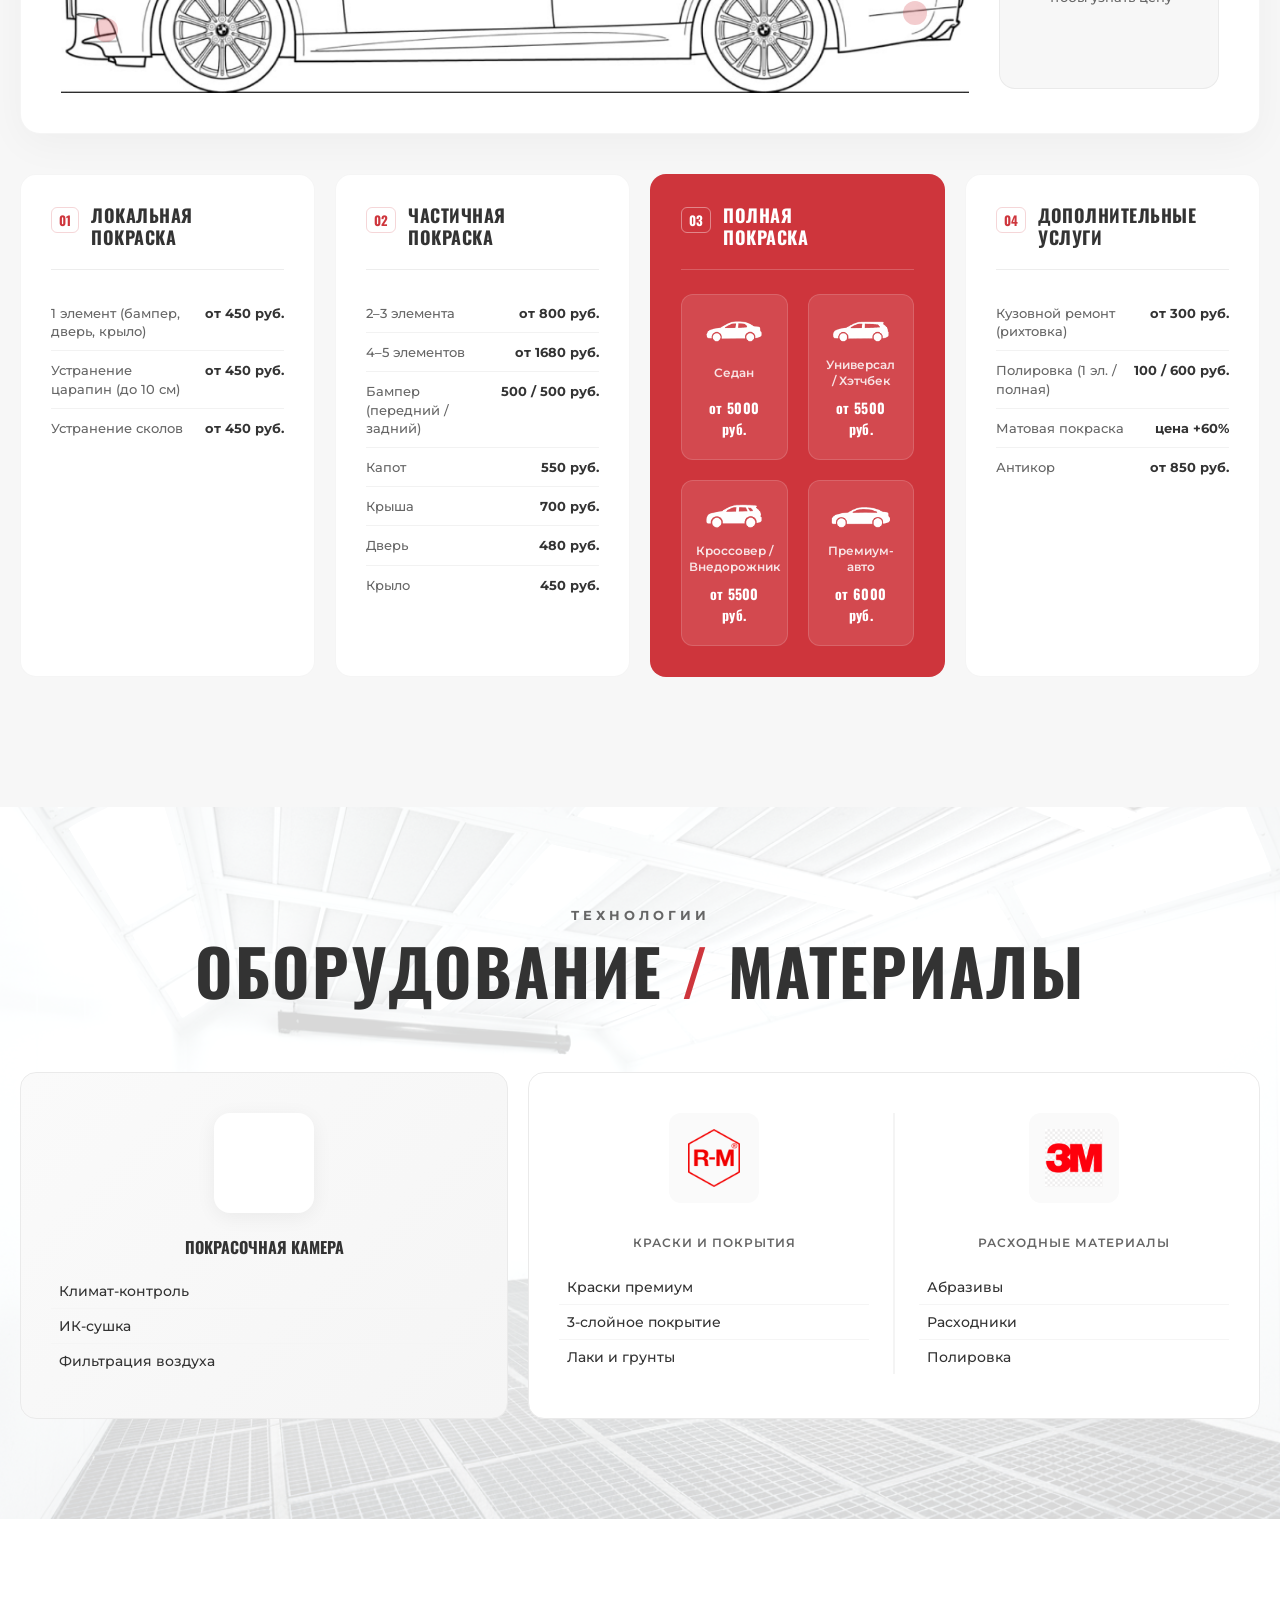
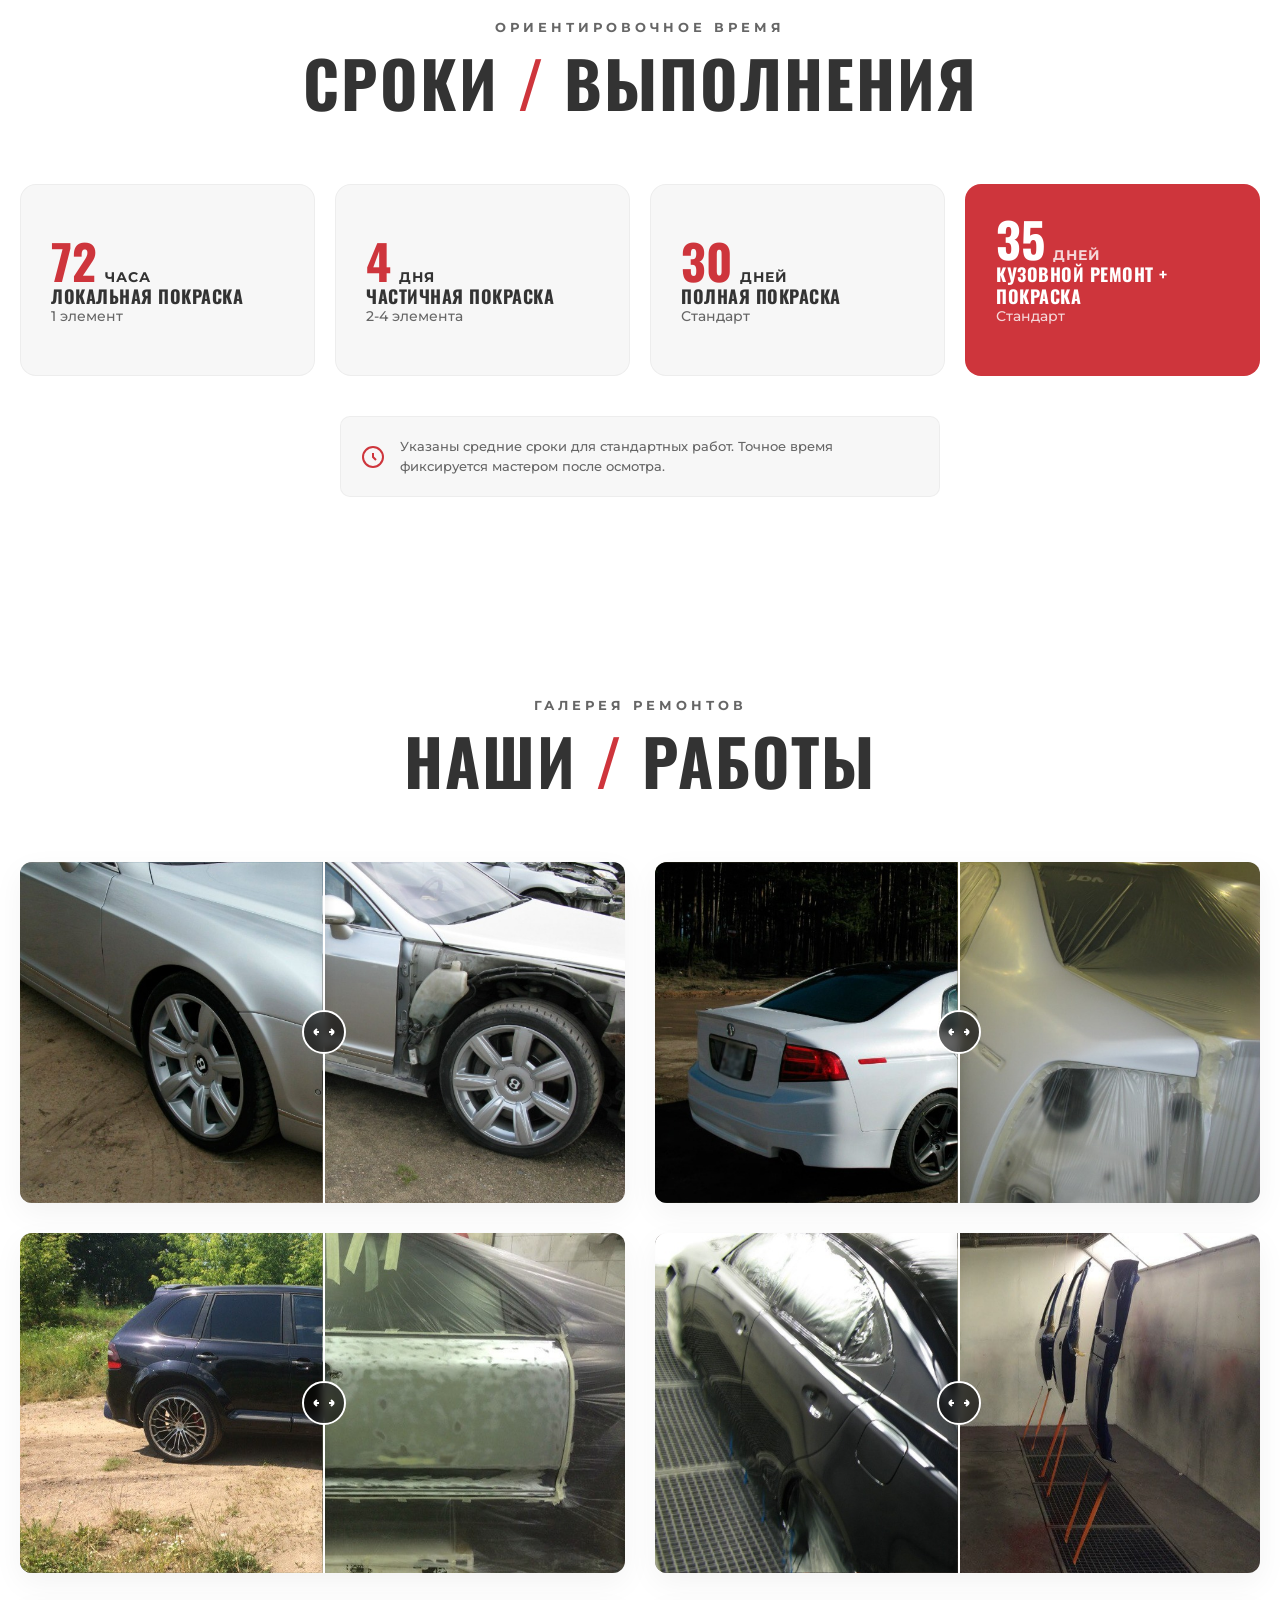
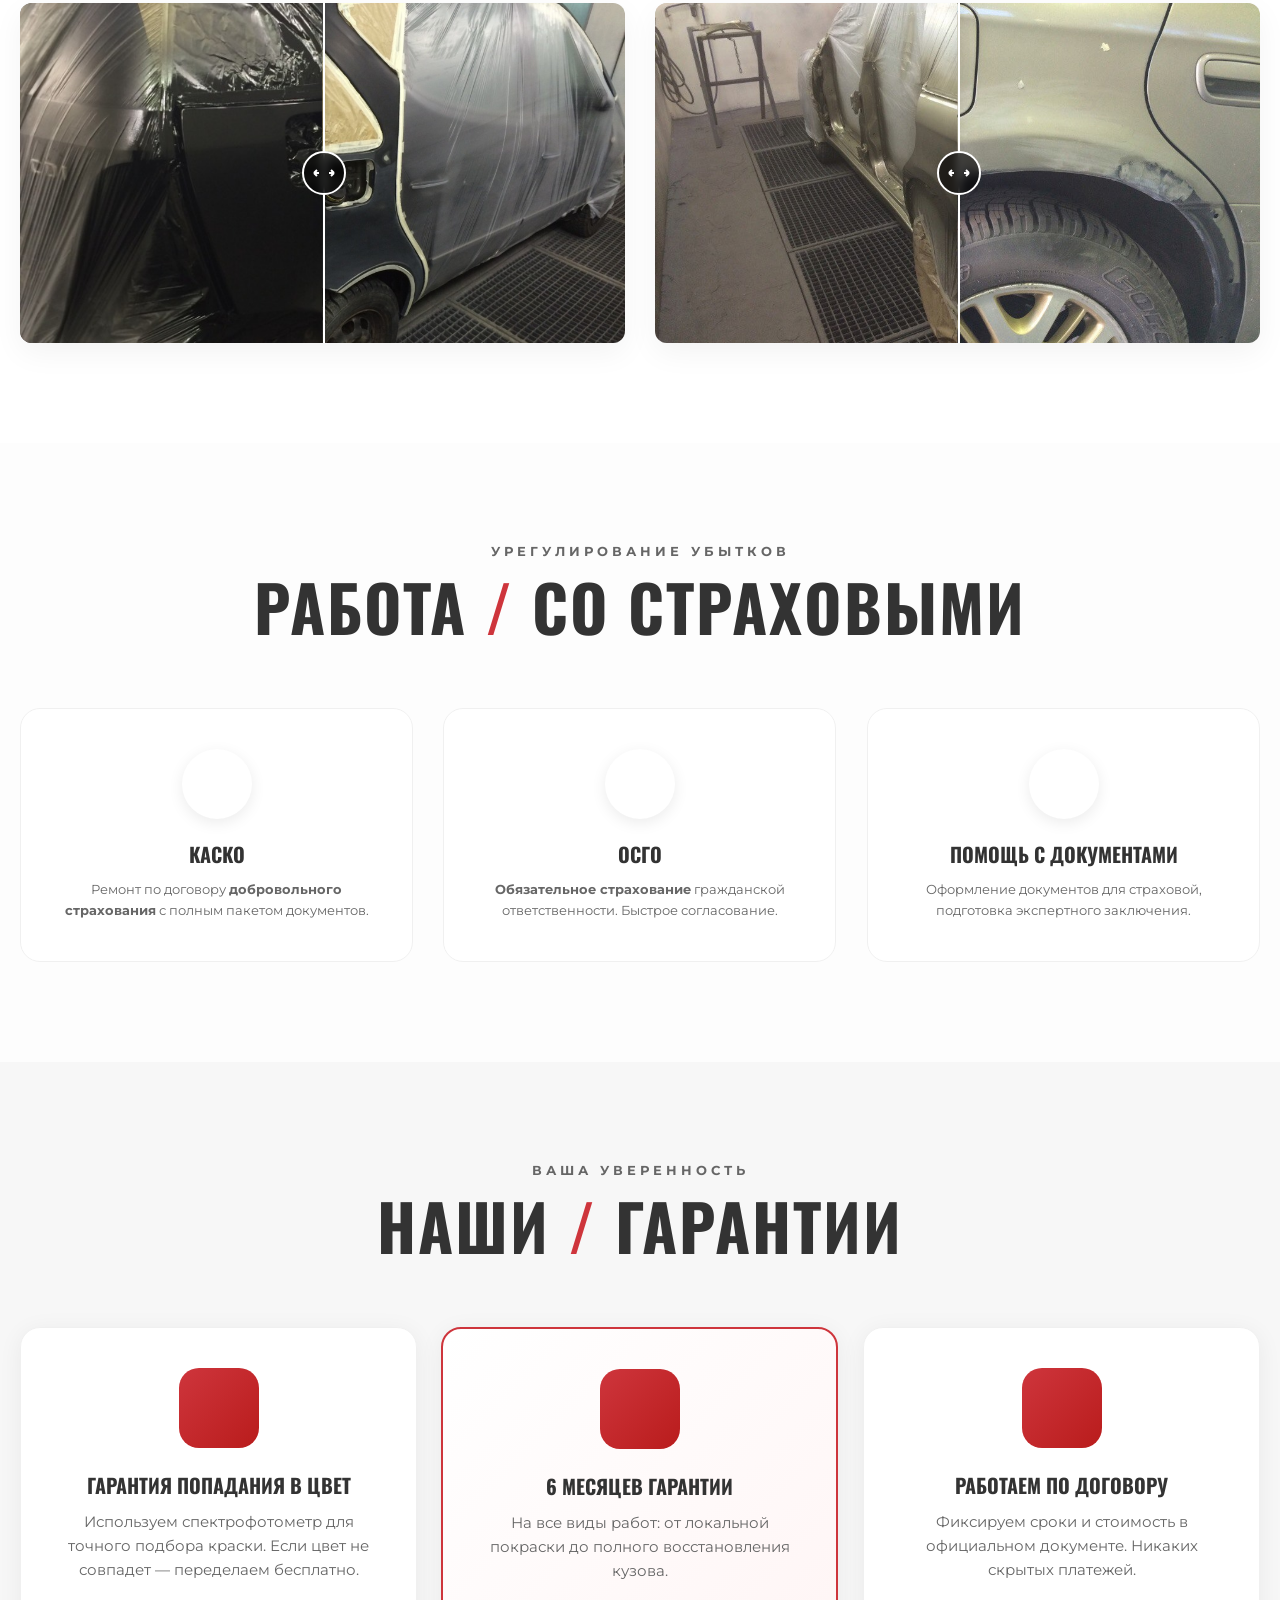
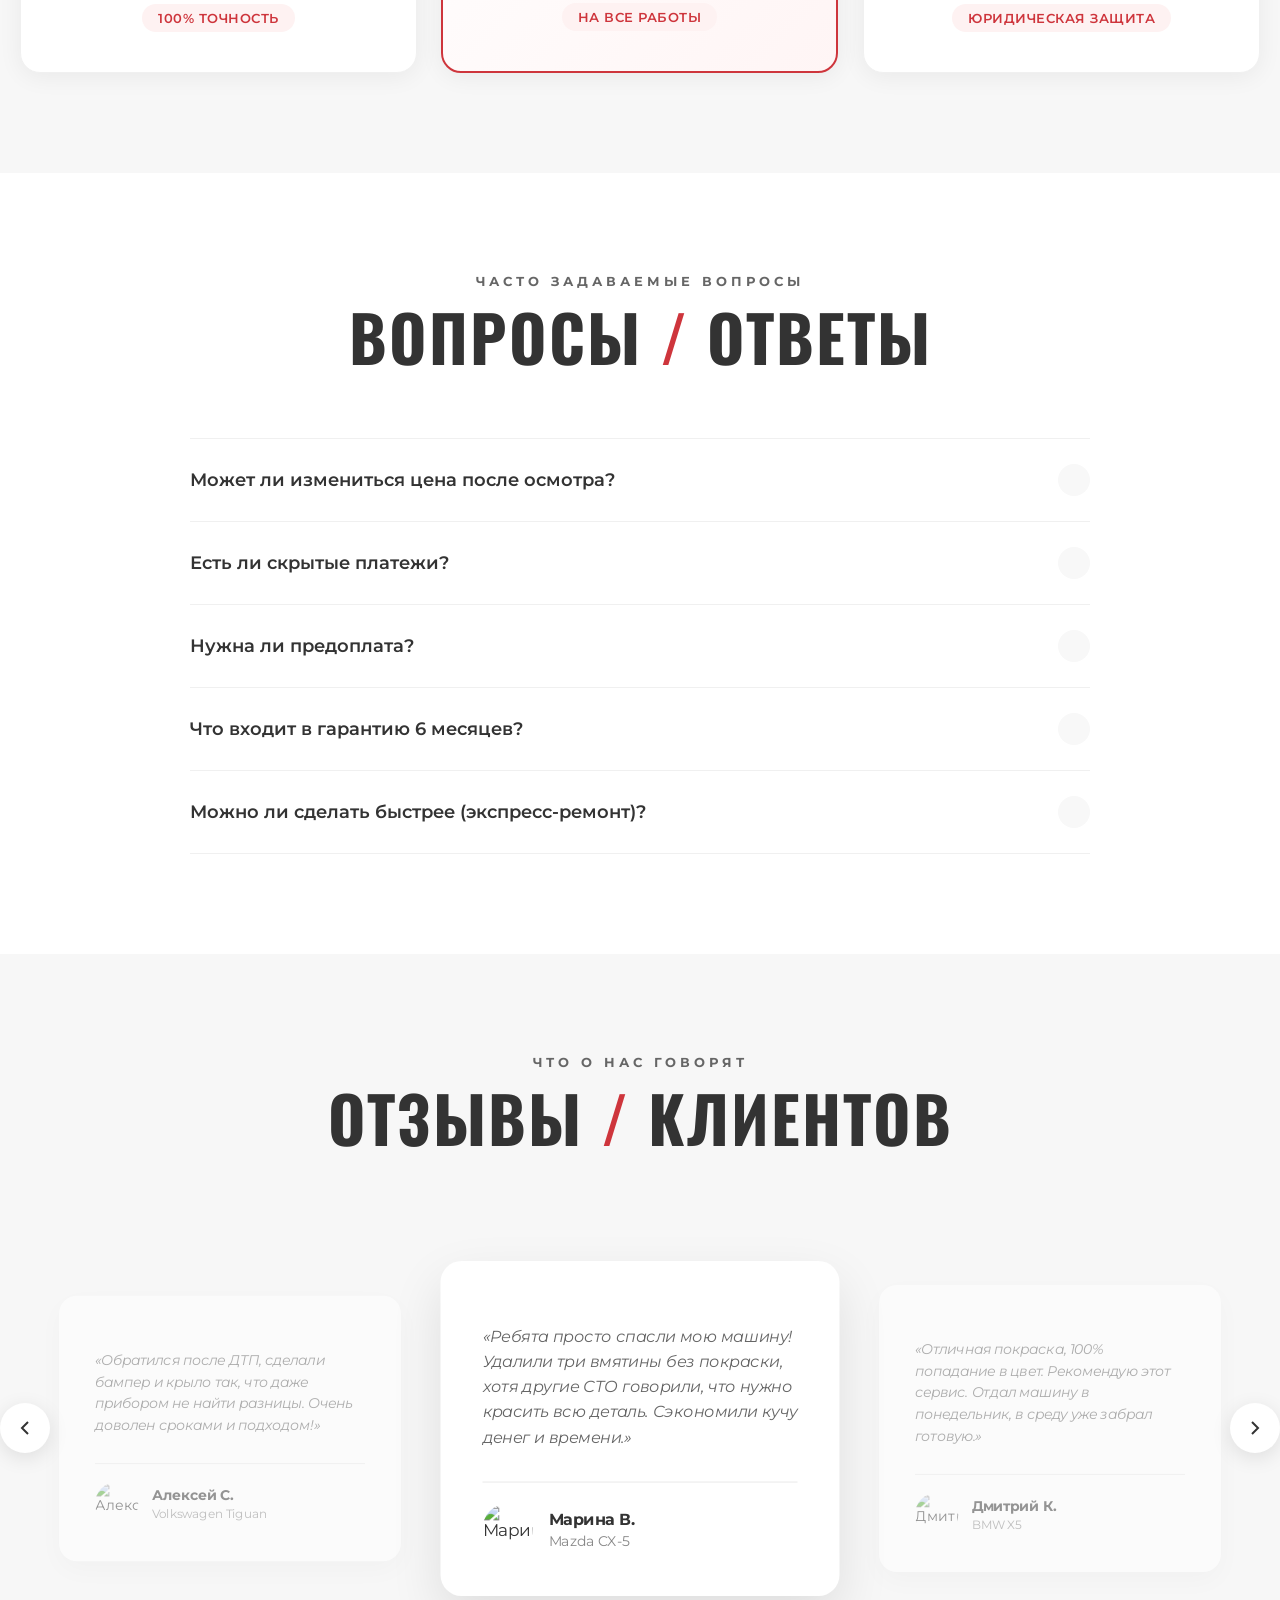
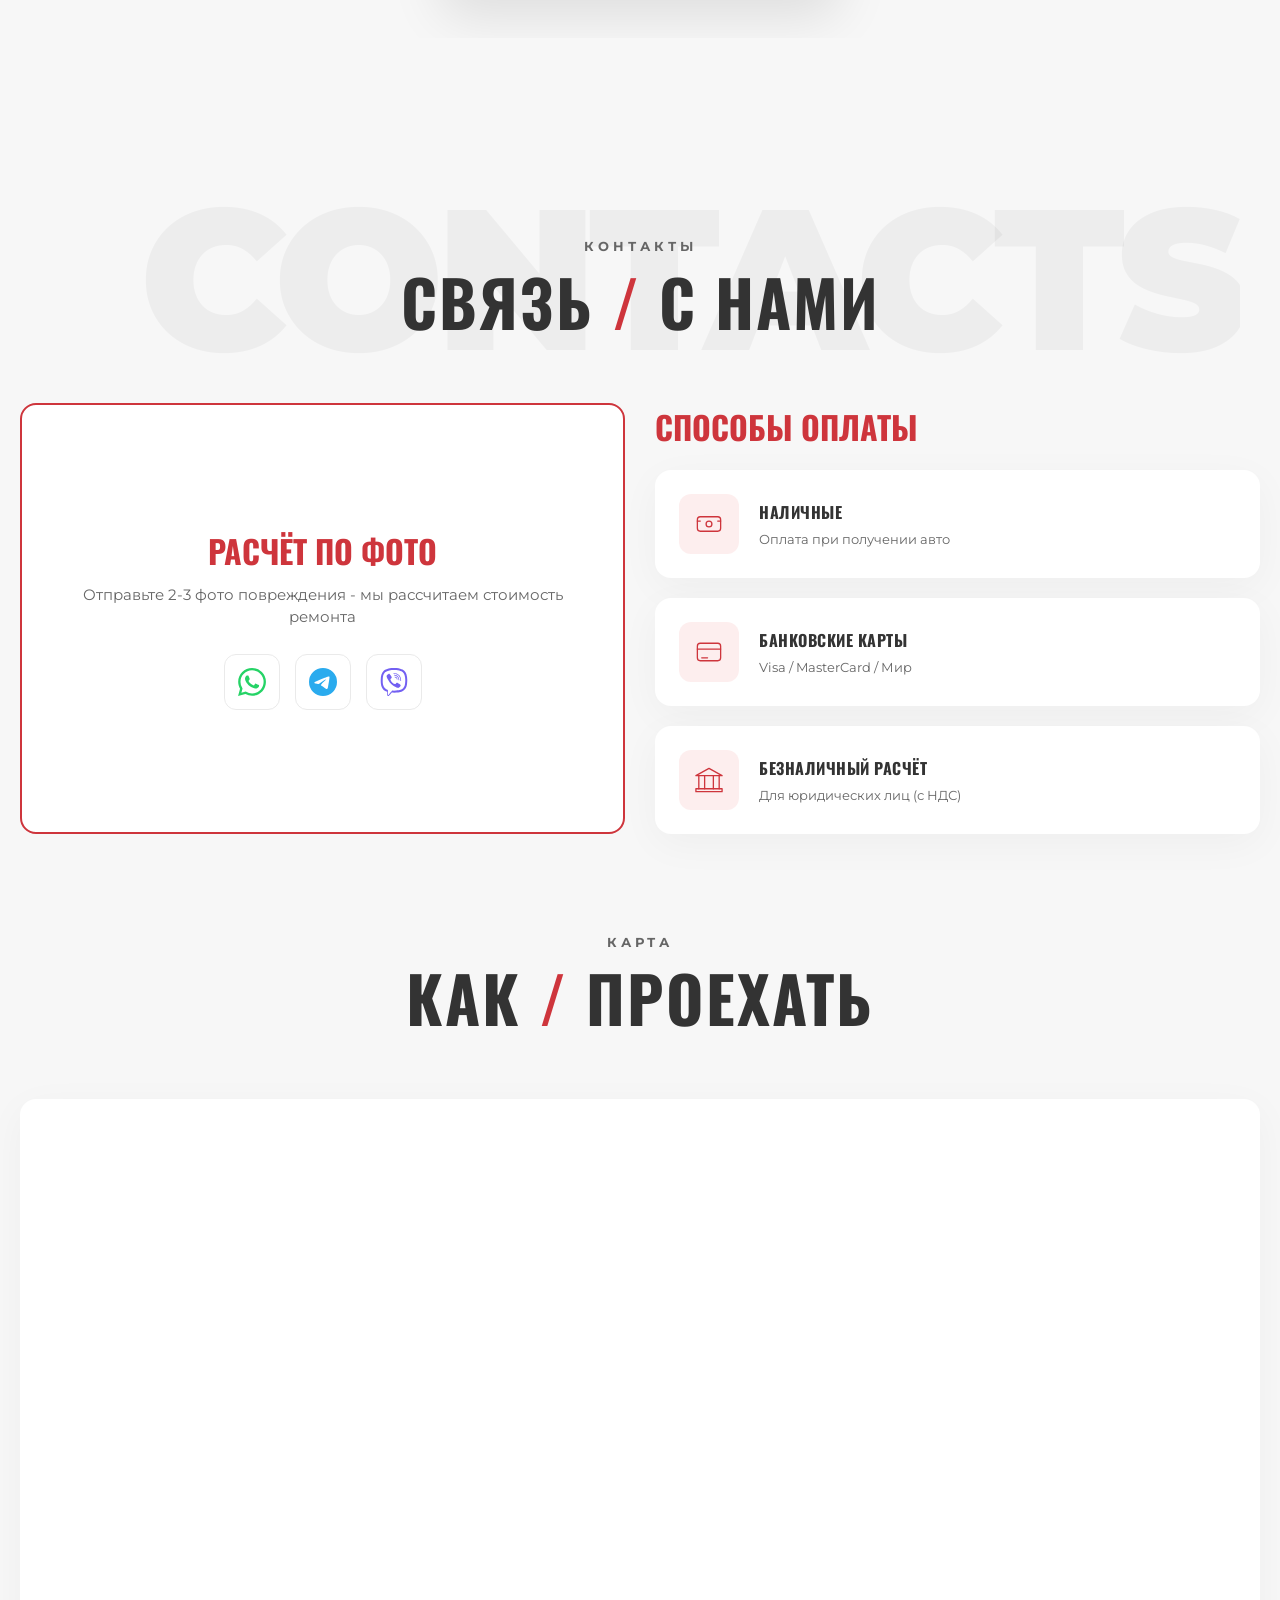
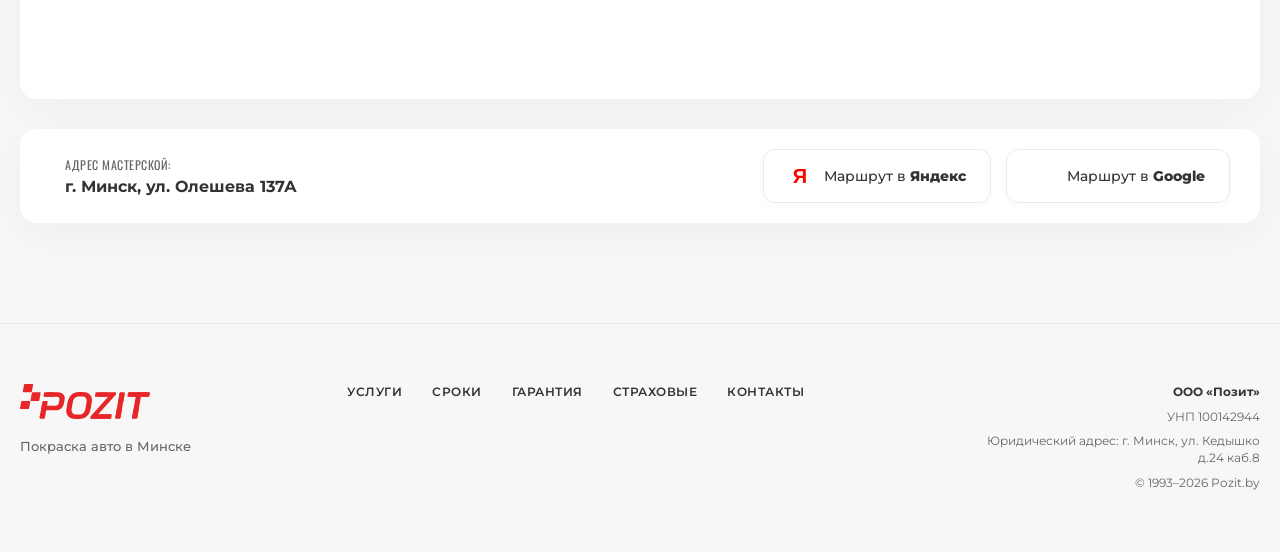
==== commit 0058f724: "Redesign guarantee section with brand style - Replace simple icon+text layout with detailed cards - " ====
--- a/index.html
+++ b/index.html
@@ -333,9 +333,12 @@
                                         <span class="brand-label">Краски и покрытия</span>
                                     </div>
                                     <ul class="compact-features">
-                                        <li><iconify-icon icon="solar:check-circle-bold"></iconify-icon>Краски премиум</li>
-                                        <li><iconify-icon icon="solar:check-circle-bold"></iconify-icon>3-слойное покрытие</li>
-                                        <li><iconify-icon icon="solar:check-circle-bold"></iconify-icon>Лаки и грунты</li>
+                                        <li><iconify-icon icon="solar:check-circle-bold"></iconify-icon>Краски премиум
+                                        </li>
+                                        <li><iconify-icon icon="solar:check-circle-bold"></iconify-icon>3-слойное
+                                            покрытие</li>
+                                        <li><iconify-icon icon="solar:check-circle-bold"></iconify-icon>Лаки и грунты
+                                        </li>
                                     </ul>
                                 </div>
 
@@ -593,34 +596,48 @@
     <!-- === GUARANTEE SECTION === -->
     <section id="guarantee" class="guarantee-section">
         <div class="container">
-            <div class="guarantee-box">
-                <div class="section-header">
-                    <p class="section-subtitle">Ваша уверенность</p>
-                    <h2 class="section-title">НАШИ <span>/</span> ГАРАНТИИ</h2>
-                </div>
-                <div class="guarantee-grid">
-                    <div class="guarantee-item fade-up">
-                        <div class="v3-icon-box"><iconify-icon icon="solar:palette-outline"></iconify-icon></div>
-                        <h4>Гарантия попадания в цвет</h4>
-                    </div>
-                    <div class="guarantee-item fade-up delay-100">
-                        <div class="v3-icon-box"><iconify-icon icon="solar:calendar-outline"></iconify-icon></div>
-                        <h4>6 месяцев на все виды работ</h4>
-                    </div>
-                    <div class="guarantee-item fade-up delay-200">
-                        <div class="v3-icon-box"><iconify-icon icon="solar:hand-stars-outline"></iconify-icon></div>
-                        <h4>Работаем по договору</h4>
-                    </div>
+            <div class="section-header">
+                <p class="section-subtitle">Ваша уверенность</p>
+                <h2 class="section-title">НАШИ <span>/</span> ГАРАНТИИ</h2>
+            </div>
+            <div class="guarantee-grid">
+                <div class="guarantee-card fade-up">
+                    <div class="guarantee-icon">
+                        <iconify-icon icon="solar:palette-outline"></iconify-icon>
+                    </div>
+                    <h3>Гарантия попадания в цвет</h3>
+                    <p>Используем спектрофотометр для точного подбора краски. Если цвет не совпадет — переделаем бесплатно.</p>
+                    <span class="guarantee-badge">100% точность</span>
+                </div>
+
+                <div class="guarantee-card guarantee-card--featured fade-up delay-100">
+                    <div class="guarantee-icon">
+                        <iconify-icon icon="solar:calendar-outline"></iconify-icon>
+                    </div>
+                    <h3>6 месяцев гарантии</h3>
+                    <p>На все виды работ: от локальной покраски до полного восстановления кузова.</p>
+                    <span class="guarantee-badge">На все работы</span>
+                </div>
+
+                <div class="guarantee-card fade-up delay-200">
+                    <div class="guarantee-icon">
+                        <iconify-icon icon="solar:hand-stars-outline"></iconify-icon>
+                    </div>
+                    <h3>Работаем по договору</h3>
+                    <p>Фиксируем сроки и стоимость в официальном документе. Никаких скрытых платежей.</p>
+                    <span class="guarantee-badge">Юридическая защита</span>
                 </div>
             </div>
         </div>
     </section>
+
+
     <!-- === FAQ SECTION === -->
     <section id="faq" class="faq-section">
         <div class="container">
             <div class="section-header">
-                <p class="section-subtitle">Ответы на вопросы</p>
-                <h2 class="section-title">ЧАСТО <span>/</span> ЗАДАВАЕМЫЕ</h2>
+                <p class="section-subtitle">Часто задаваемые вопросы </p>
+                <h2 class="section-title"> ВОПРОСЫ <span>/</span> ОТВЕТЫ</h2>
             </div>
             <div class="faq-container">
                 <div class="faq-item fade-up">
--- a/style.css
+++ b/style.css
@@ -2495,42 +2495,80 @@
     overflow: hidden;
 }
 
-.guarantee-box {
-    background: white;
-    border-radius: 24px;
-    padding: 60px;
-    box-shadow: 0 20px 60px rgba(0, 0, 0, 0.03);
-    position: relative;
-    overflow: hidden;
-}
-
 .guarantee-grid {
     display: grid;
-    grid-template-columns: repeat(4, 1fr);
-    gap: 40px;
-    margin: 60px 0 40px 0;
-}
-
-.guarantee-item {
+    grid-template-columns: repeat(3, 1fr);
+    gap: 24px;
+    margin-top: 60px;
+}
+
+.guarantee-card {
+    background: white;
+    border-radius: 20px;
+    padding: 40px 32px;
+    text-align: center;
+    box-shadow: 0 4px 24px rgba(0, 0, 0, 0.06);
+    transition: all 0.3s ease;
+    border: 1px solid #F0F0F0;
     display: flex;
     flex-direction: column;
     align-items: center;
-    text-align: center;
-    gap: 15px;
-}
-
-.guarantee-item h4 {
-    font-size: 16px;
-    font-weight: 500;
+}
+
+.guarantee-card:hover {
+    transform: translateY(-8px);
+    box-shadow: 0 12px 40px rgba(0, 0, 0, 0.12);
+}
+
+.guarantee-card--featured {
+    background: linear-gradient(135deg, #FFFFFF 0%, #FFF5F5 100%);
+    border: 2px solid var(--color-primary-red);
+}
+
+.guarantee-icon {
+    width: 80px;
+    height: 80px;
+    background: linear-gradient(135deg, var(--color-primary-red) 0%, #B91C1C 100%);
+    border-radius: 20px;
+    display: flex;
+    align-items: center;
+    justify-content: center;
+    margin-bottom: 24px;
+    color: white;
+}
+
+.guarantee-icon iconify-icon {
+    font-size: 40px;
+}
+
+.guarantee-card h3 {
+    font-family: var(--font-secondary);
+    font-size: 20px;
+    font-weight: 700;
+    margin-bottom: 12px;
     color: var(--color-text-dark);
-    margin: 0;
-    line-height: 1.4;
-}
-
-.guarantee-cta {
-    display: flex;
-    justify-content: center;
-    margin-top: 40px;
+    text-transform: uppercase;
+    line-height: 1.3;
+}
+
+.guarantee-card p {
+    font-size: 15px;
+    line-height: 1.6;
+    color: var(--color-text-muted);
+    margin-bottom: 20px;
+    flex-grow: 1;
+}
+
+.guarantee-badge {
+    display: inline-block;
+    padding: 6px 16px;
+    background: #FEF2F2;
+    color: var(--color-primary-red);
+    border-radius: 20px;
+    font-size: 13px;
+    font-weight: 600;
+    text-transform: uppercase;
+    letter-spacing: 0.5px;
 }
 
 @media (max-width: 992px) {
@@ -2539,19 +2577,36 @@
     }
 
     .guarantee-grid {
-        grid-template-columns: repeat(2, 1fr);
+        grid-template-columns: 1fr;
+        gap: 20px;
     }
 }
 
 @media (max-width: 576px) {
-    .guarantee-box {
-        padding: 30px 20px;
-        border-radius: 16px;
-    }
-
     .guarantee-grid {
         grid-template-columns: 1fr;
-        gap: 25px;
+        gap: 20px;
+    }
+
+    .guarantee-card {
+        padding: 32px 24px;
+    }
+
+    .guarantee-icon {
+        width: 70px;
+        height: 70px;
+    }
+
+    .guarantee-icon iconify-icon {
+        font-size: 36px;
+    }
+
+    .guarantee-card h3 {
+        font-size: 18px;
+    }
+
+    .guarantee-card p {
+        font-size: 14px;
     }
 
     .insurance-card {
@@ -3680,26 +3735,35 @@
         padding: 25px 16px;
     }
 
-    /* FIX: Guarantee box padding for narrow screens */
-    .guarantee-box {
-        padding: 24px 16px;
-        border-radius: 12px;
-    }
-
+    /* FIX: Guarantee section padding for narrow screens */
     .guarantee-grid {
         gap: 20px;
-        margin: 30px 0 20px 0;
+        margin-top: 30px;
     }
 
     .guarantee-section {
         padding: 60px 0;
     }
 
-    /* FIX: Guarantee CTA button sizing */
-    .guarantee-cta .btn-shop {
-        font-size: 12px;
-        padding: 14px 20px;
-        letter-spacing: 1px;
+    .guarantee-card {
+        padding: 28px 20px;
+    }
+
+    .guarantee-icon {
+        width: 70px;
+        height: 70px;
+    }
+
+    .guarantee-icon iconify-icon {
+        font-size: 36px;
+    }
+
+    .guarantee-card h3 {
+        font-size: 17px;
+    }
+
+    .guarantee-card p {
+        font-size: 14px;
     }
 
     /* FIX: FAQ section padding */
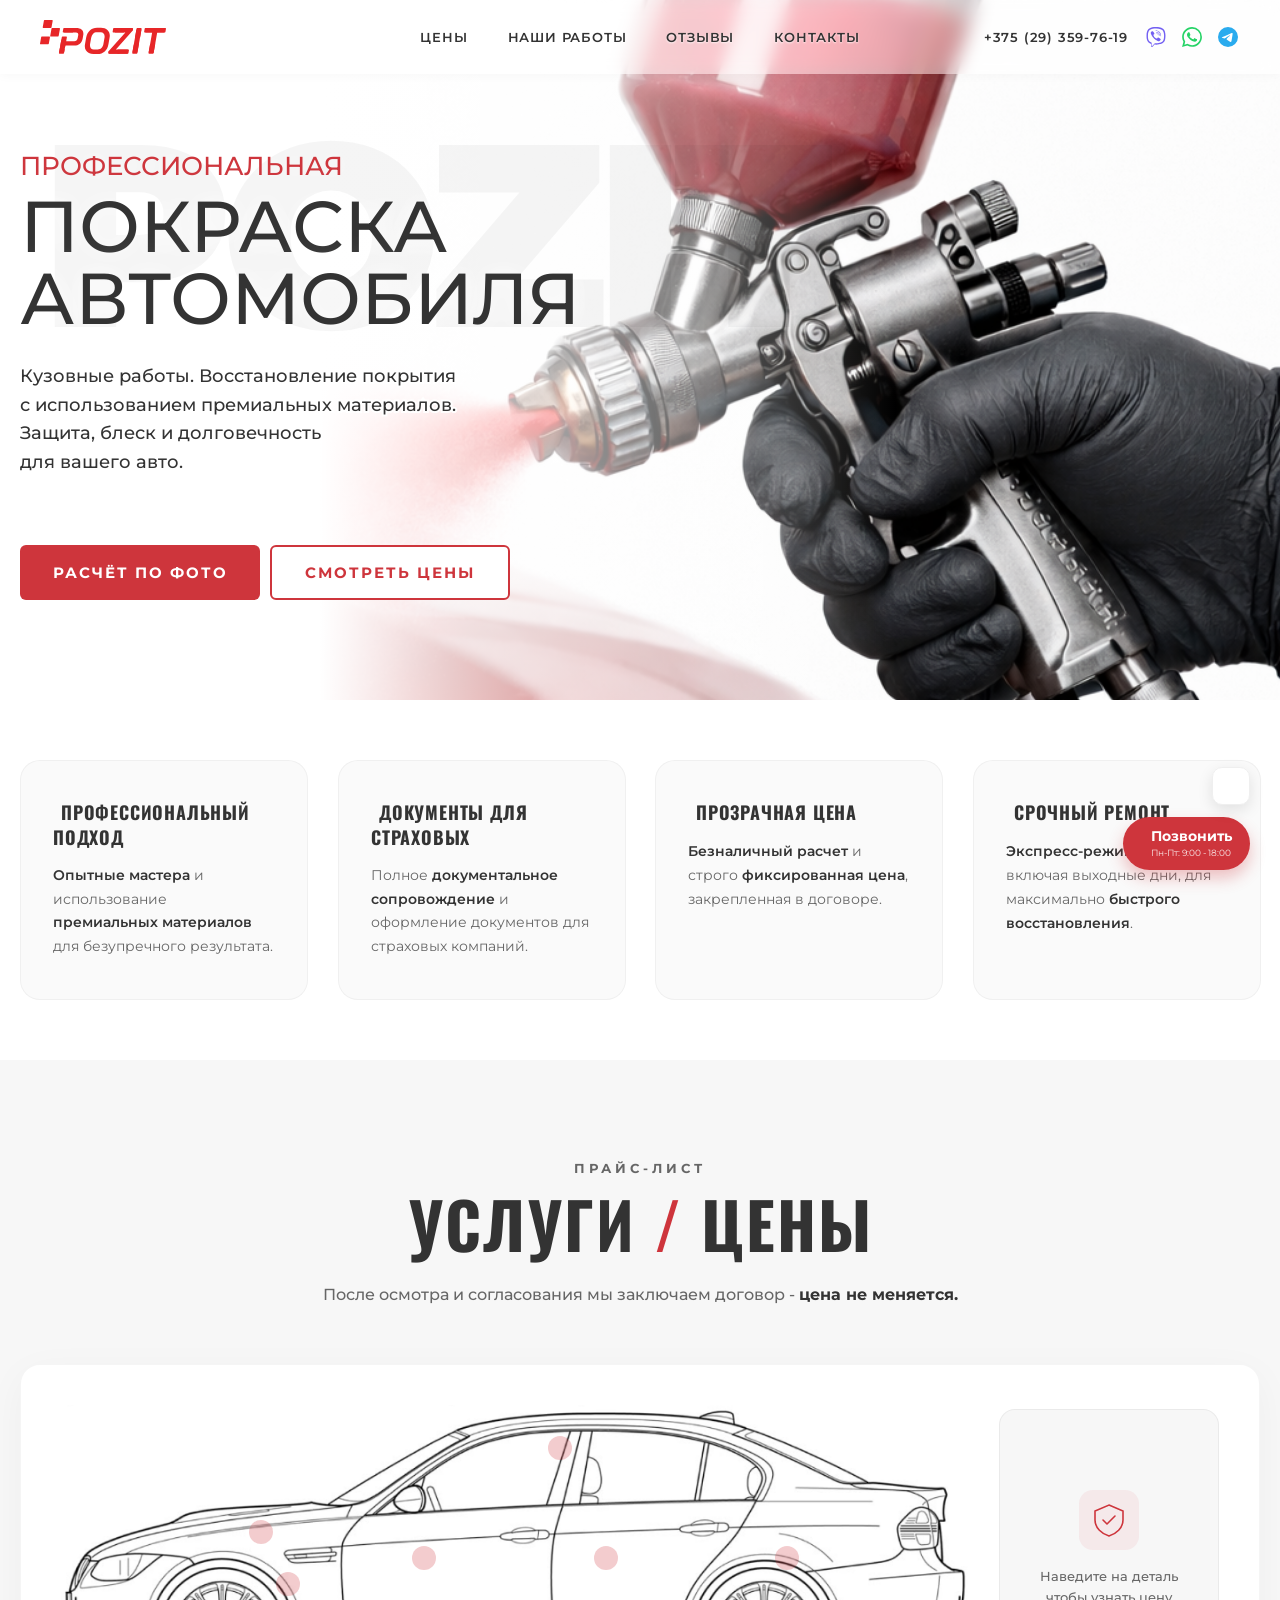
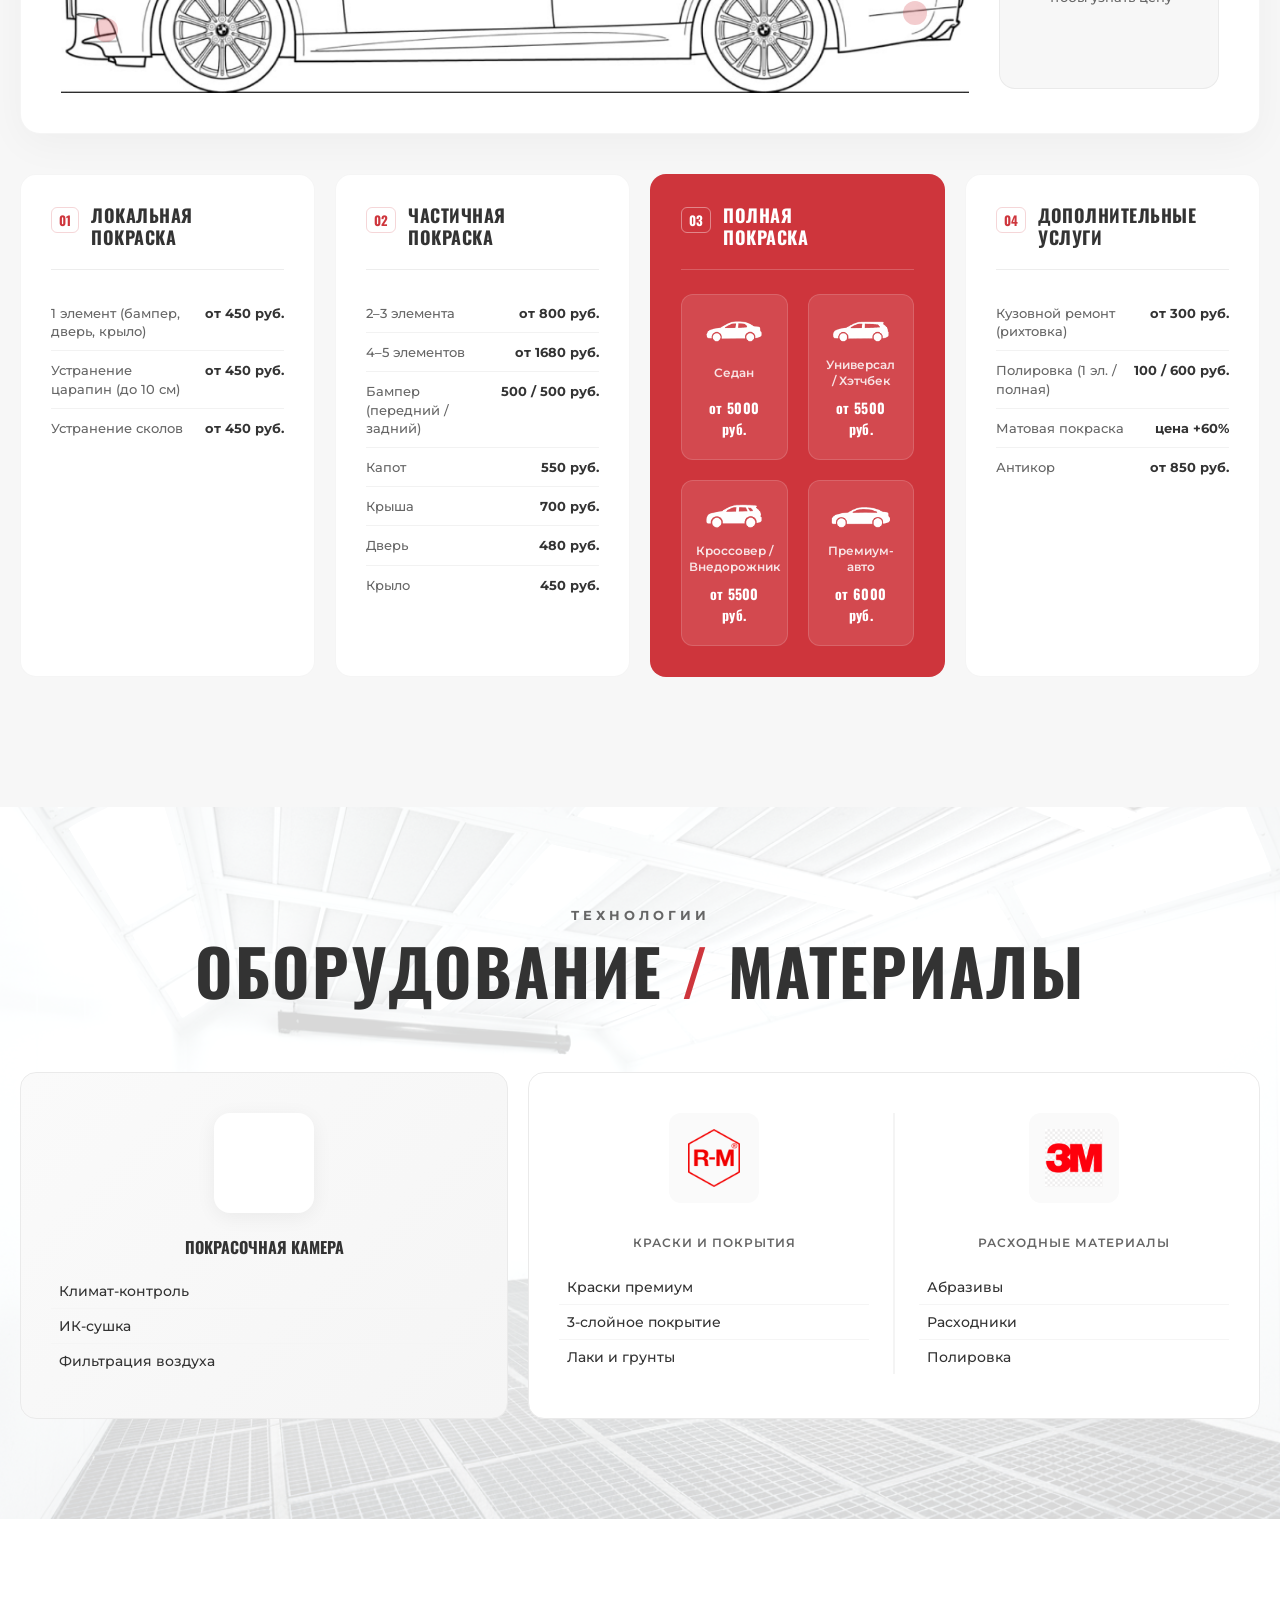
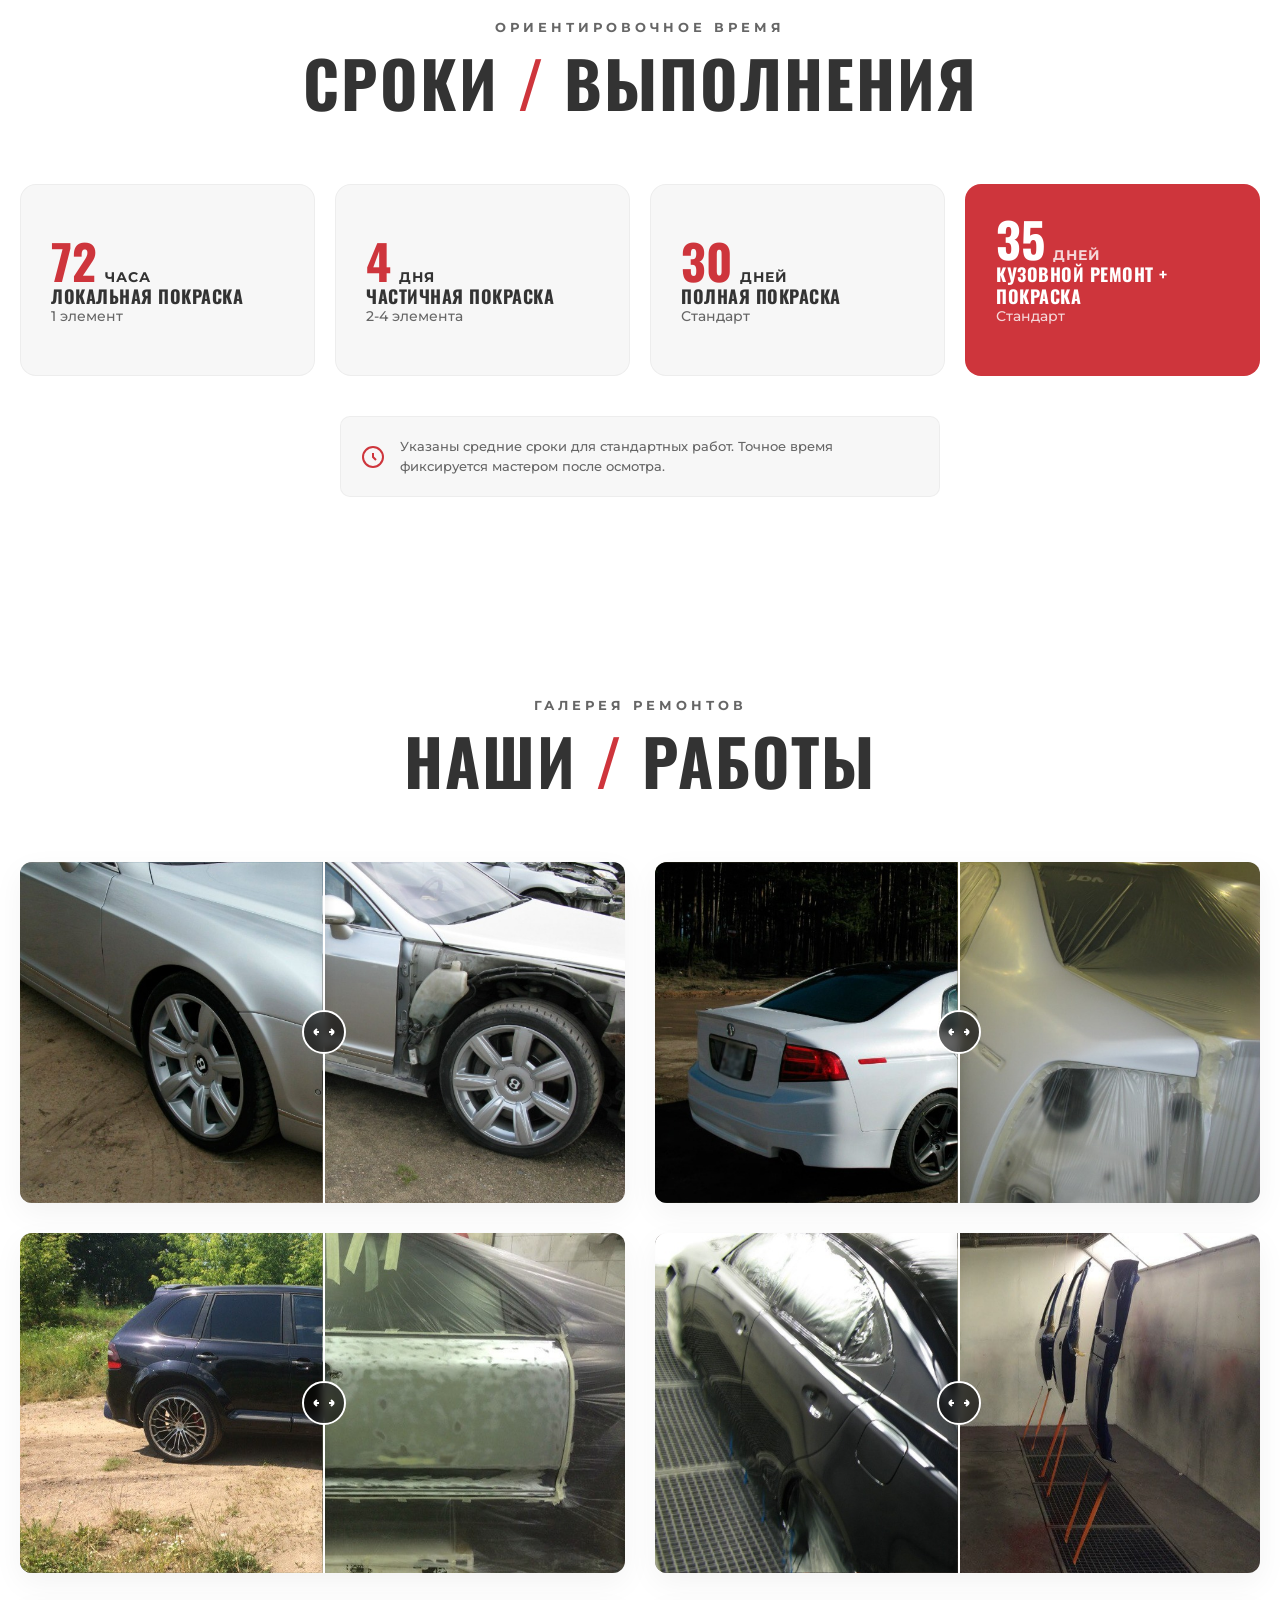
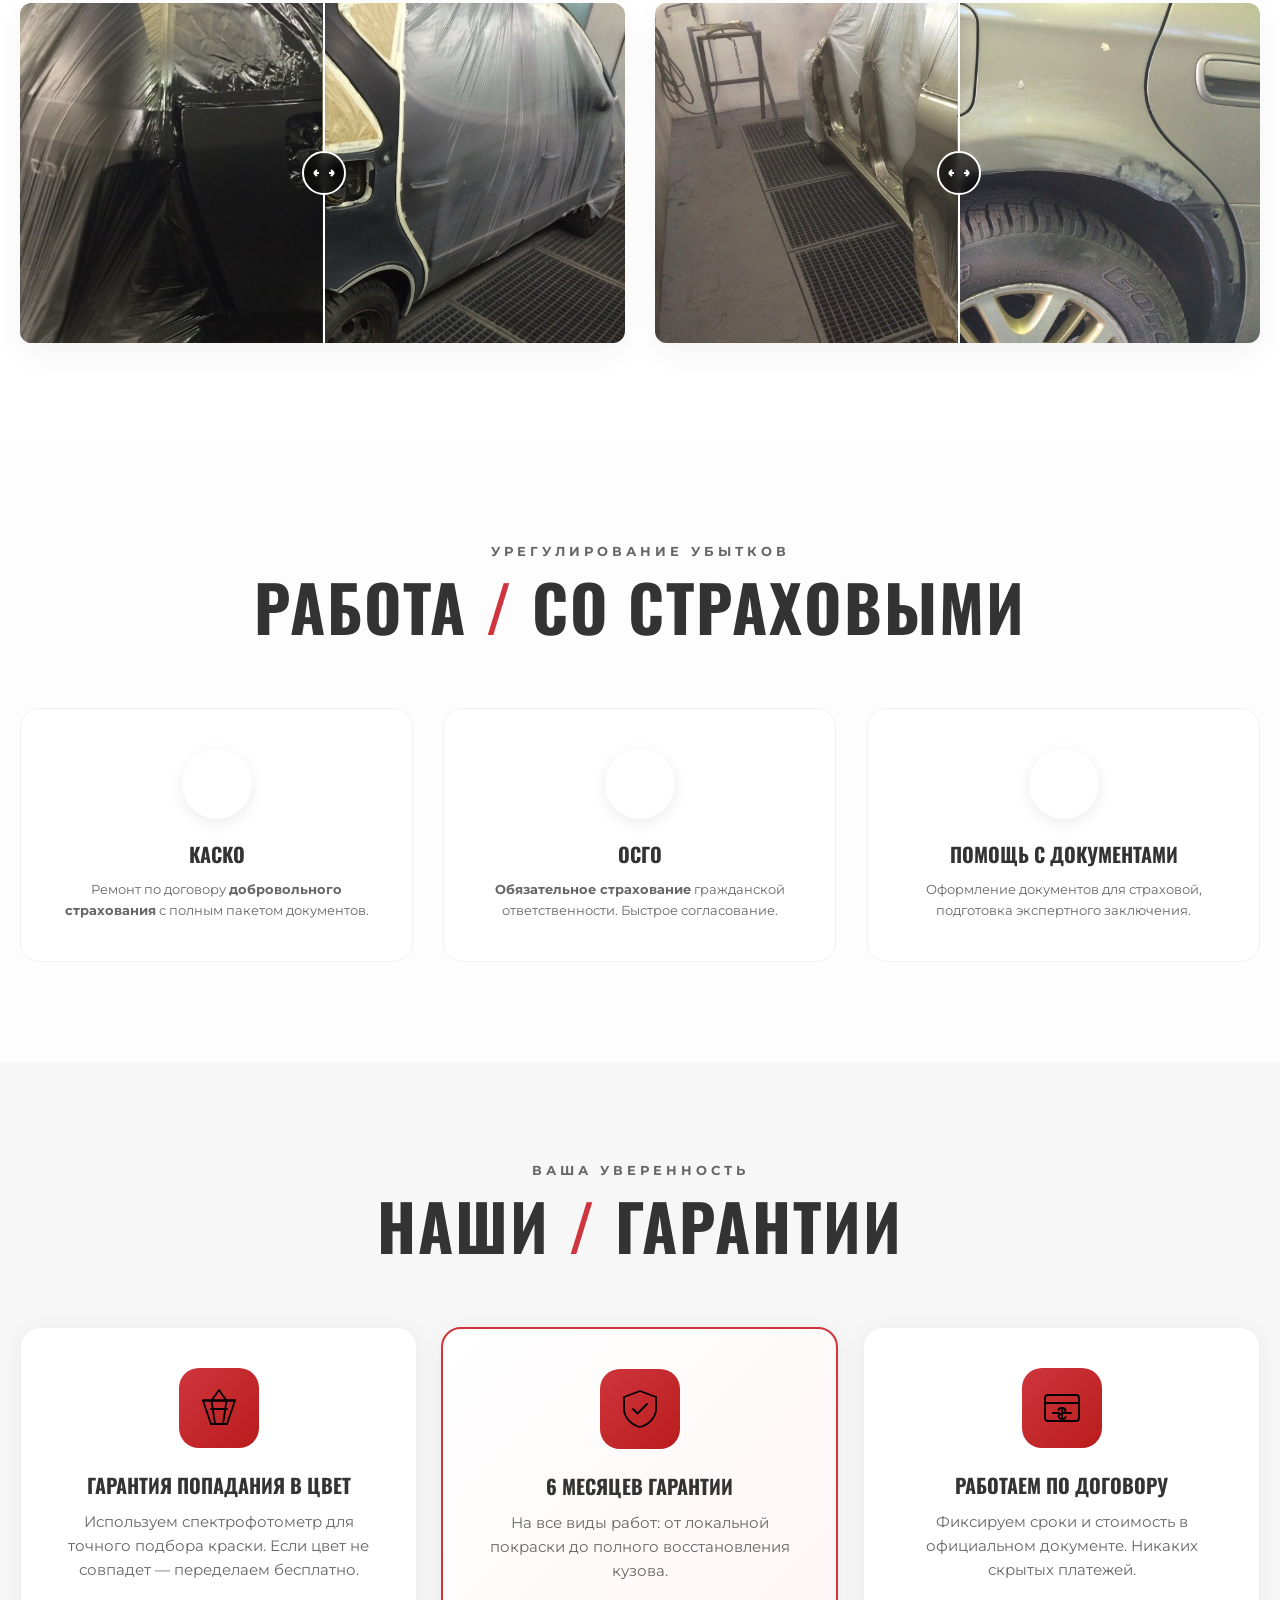
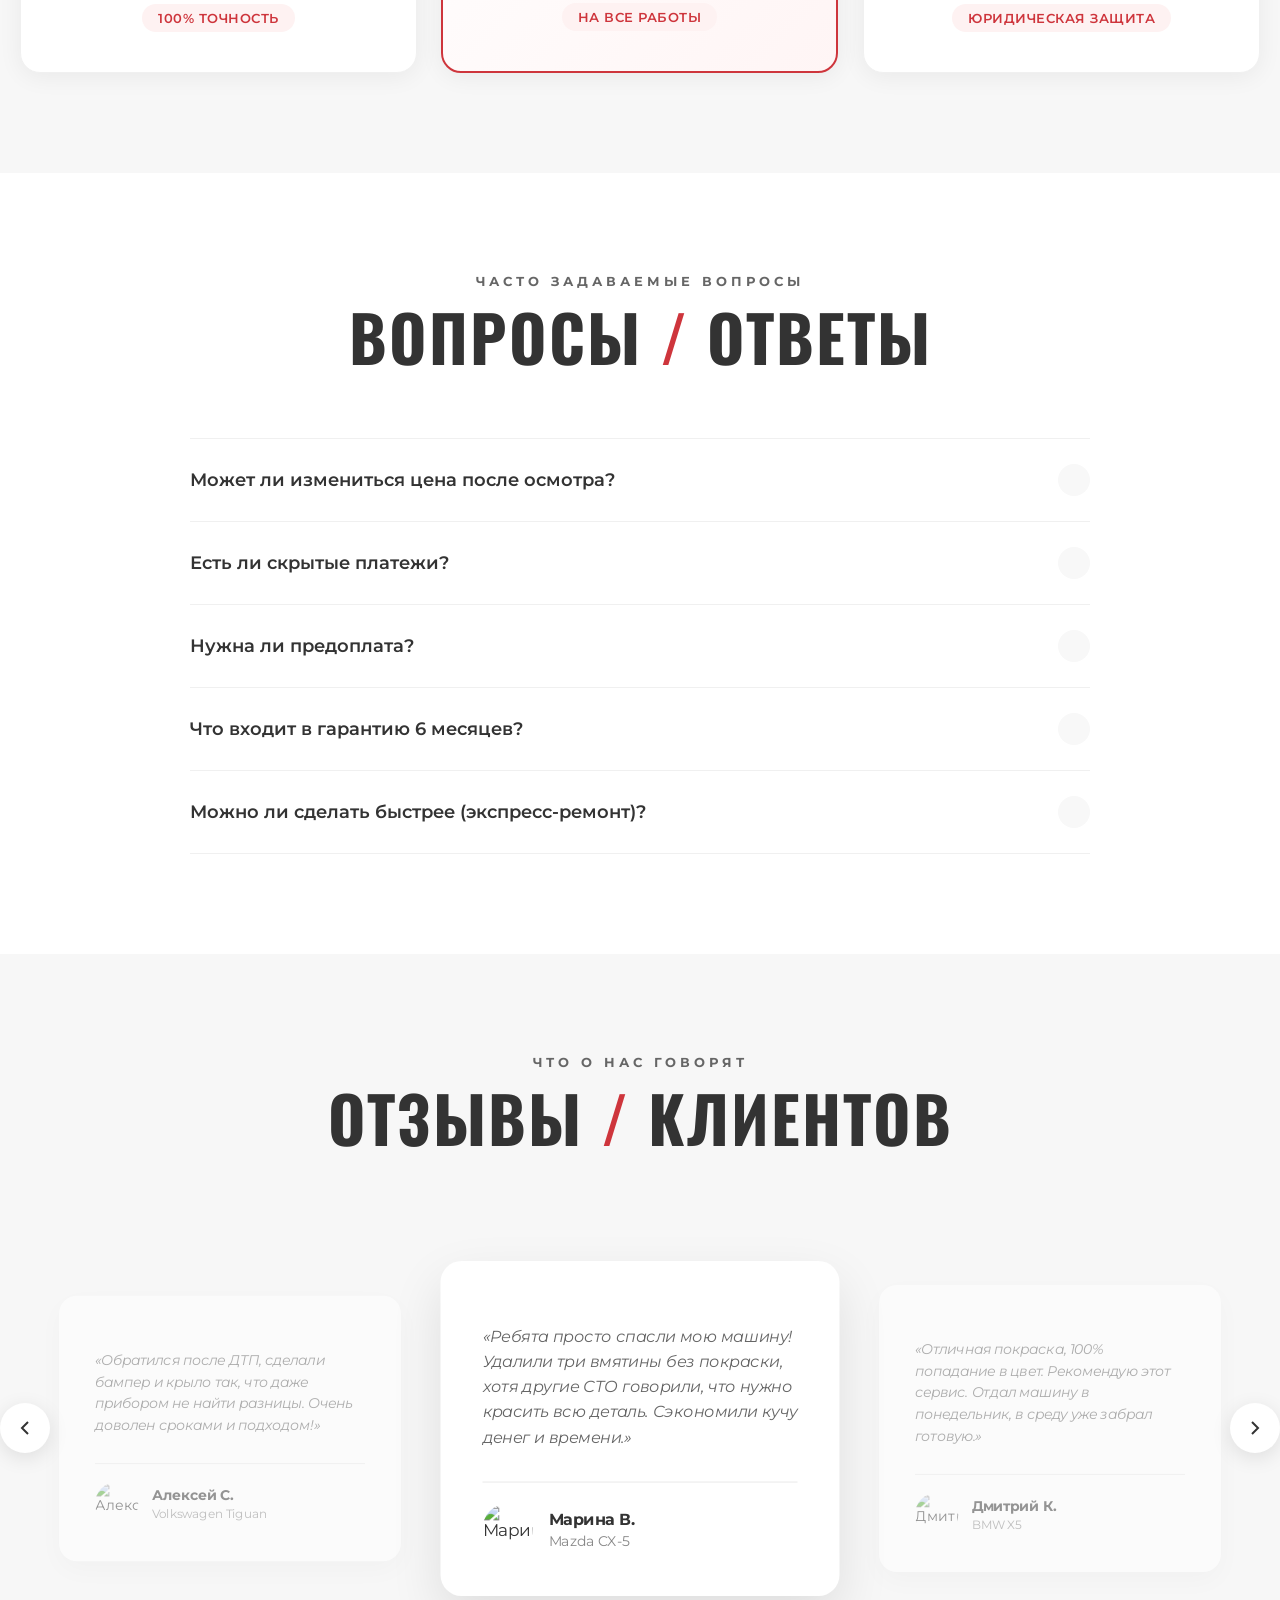
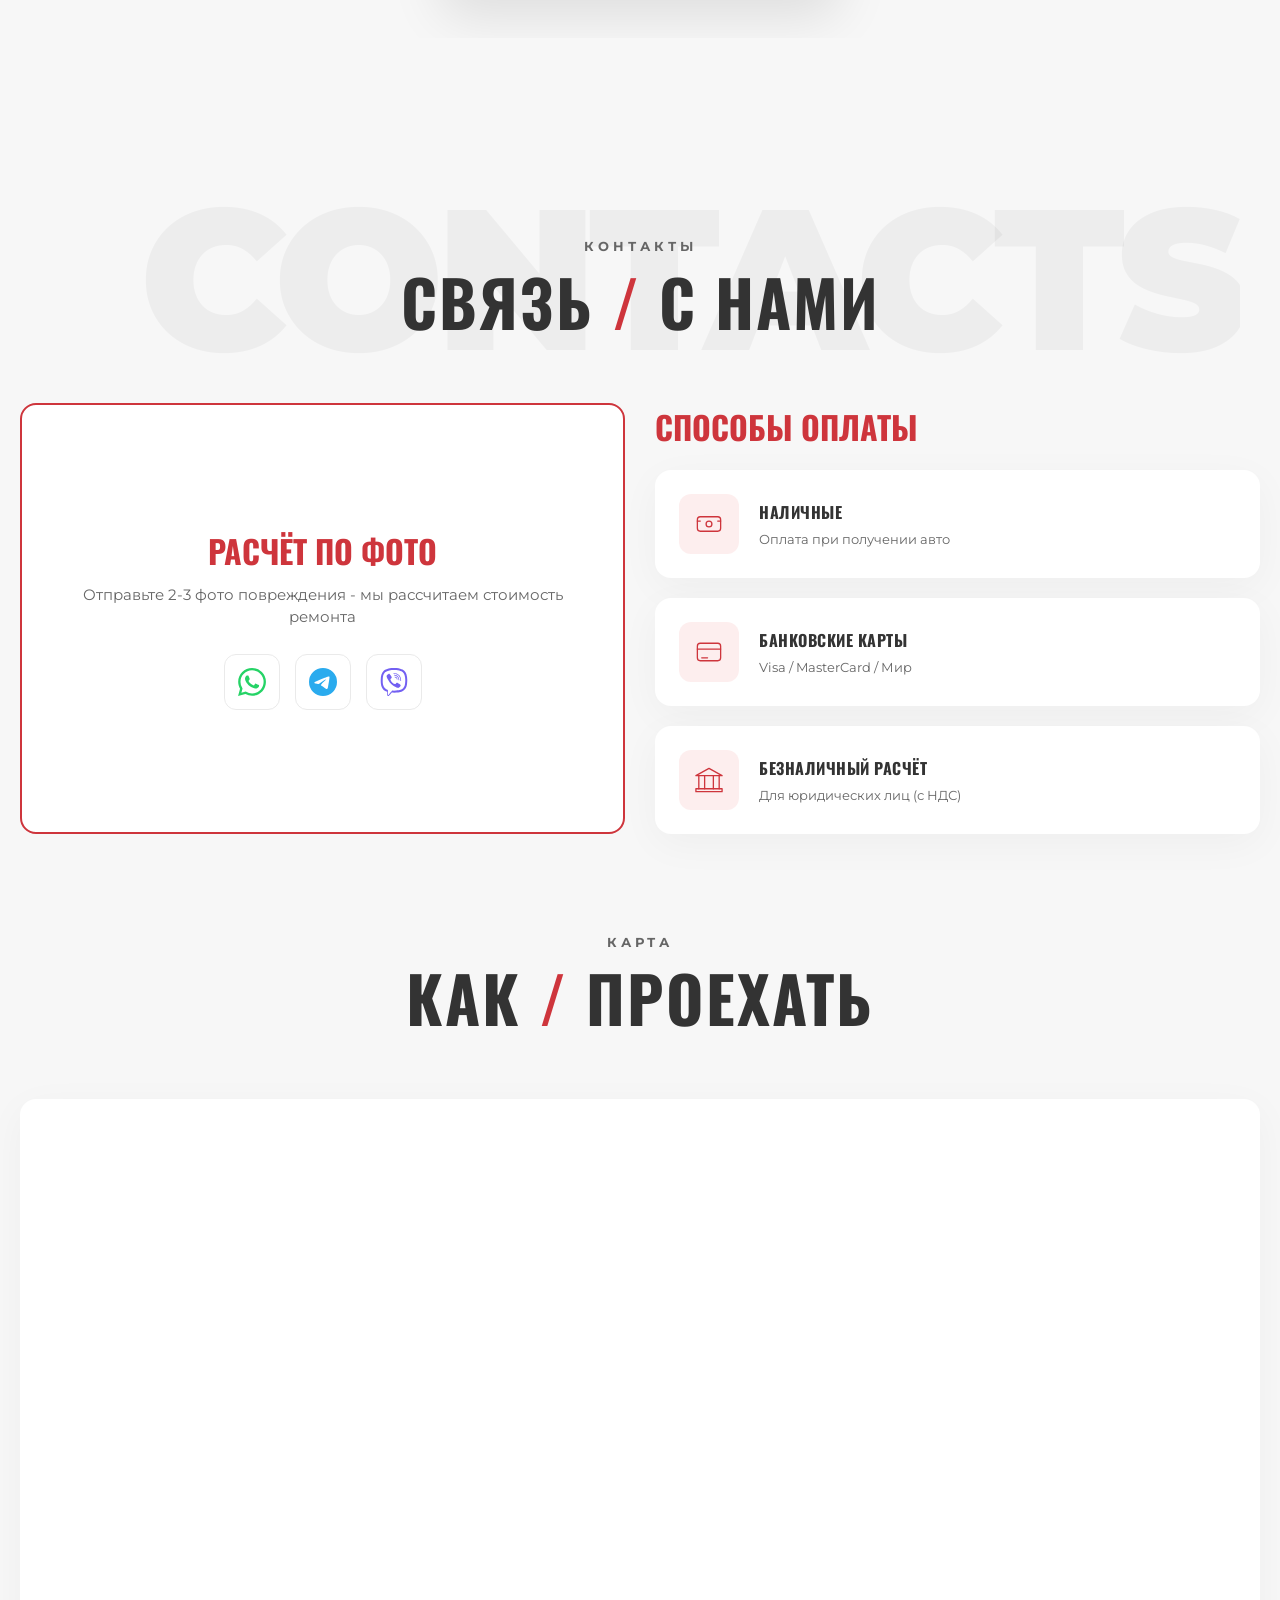
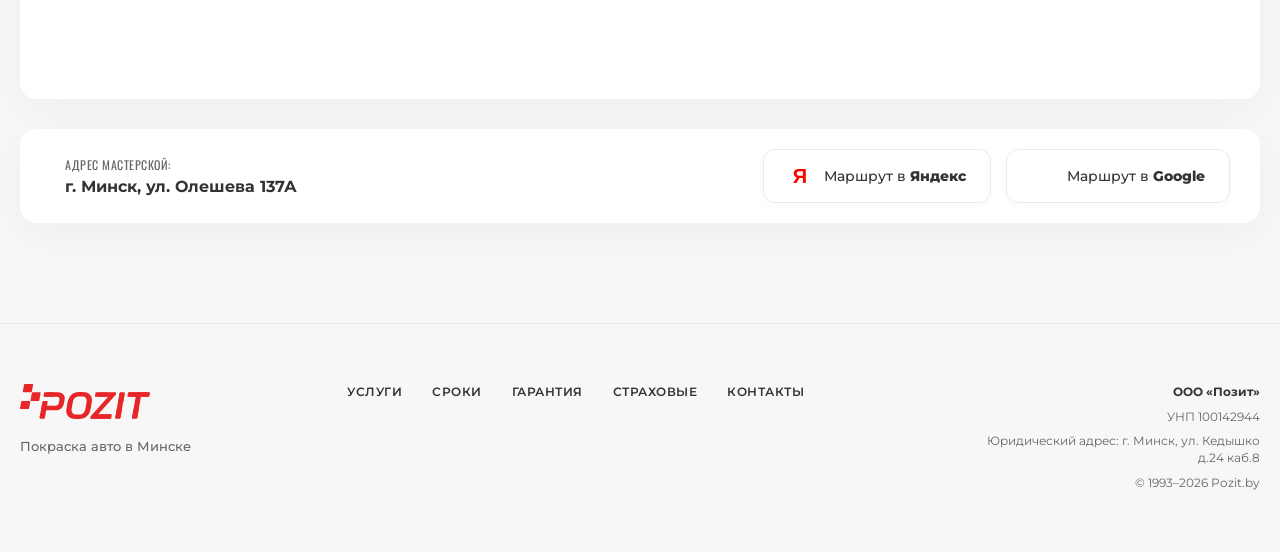
==== commit c35b7805: "Replace iconify icons with custom SVG icons in guarantee section - Use custom SVG icons from assets/" ====
--- a/index.html
+++ b/index.html
@@ -603,7 +603,7 @@
             <div class="guarantee-grid">
                 <div class="guarantee-card fade-up">
                     <div class="guarantee-icon">
-                        <iconify-icon icon="solar:palette-outline"></iconify-icon>
+                        <img src="assets/icons/icon-professional.svg" alt="">
                     </div>
                     <h3>Гарантия попадания в цвет</h3>
                     <p>Используем спектрофотометр для точного подбора краски. Если цвет не совпадет — переделаем бесплатно.</p>
@@ -612,7 +612,7 @@
 
                 <div class="guarantee-card guarantee-card--featured fade-up delay-100">
                     <div class="guarantee-icon">
-                        <iconify-icon icon="solar:calendar-outline"></iconify-icon>
+                        <img src="assets/icons/icon-insurance.svg" alt="">
                     </div>
                     <h3>6 месяцев гарантии</h3>
                     <p>На все виды работ: от локальной покраски до полного восстановления кузова.</p>
@@ -621,7 +621,7 @@
 
                 <div class="guarantee-card fade-up delay-200">
                     <div class="guarantee-icon">
-                        <iconify-icon icon="solar:hand-stars-outline"></iconify-icon>
+                        <img src="assets/icons/icon-price.svg" alt="">
                     </div>
                     <h3>Работаем по договору</h3>
                     <p>Фиксируем сроки и стоимость в официальном документе. Никаких скрытых платежей.</p>
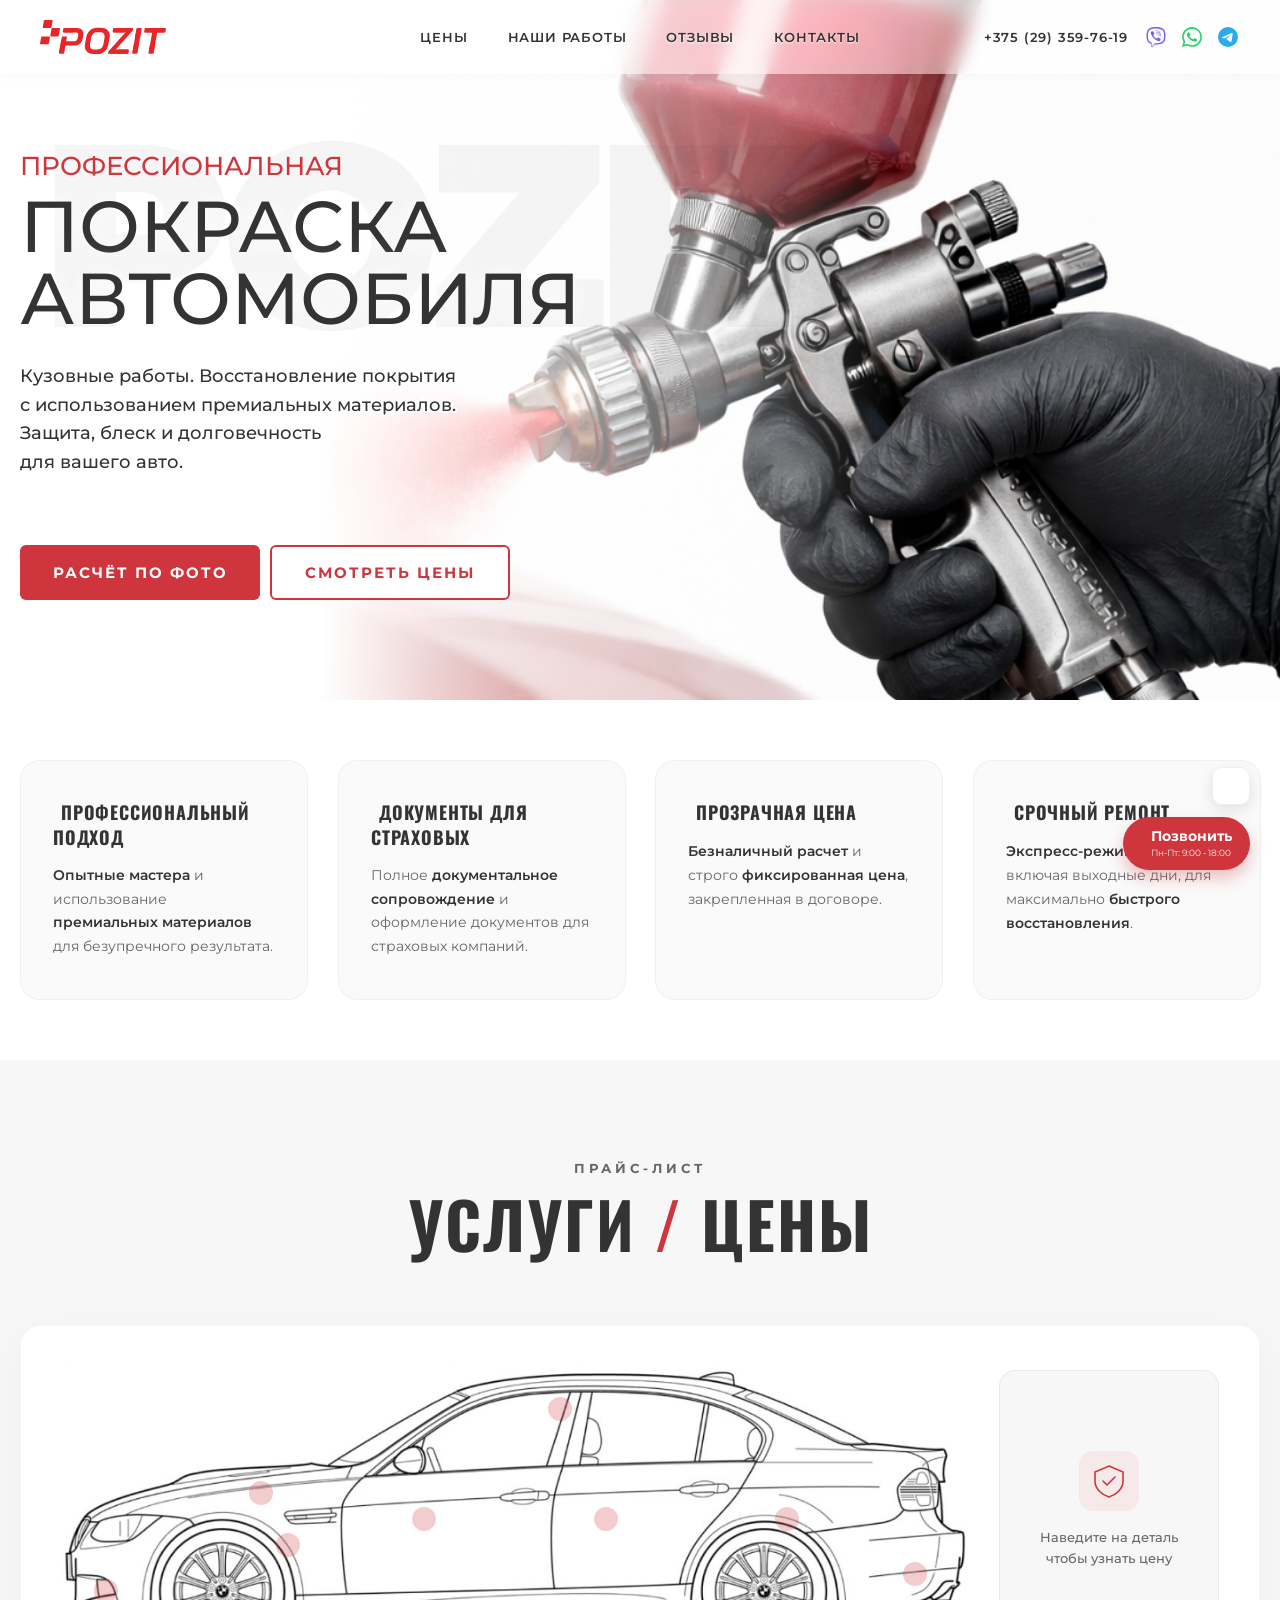
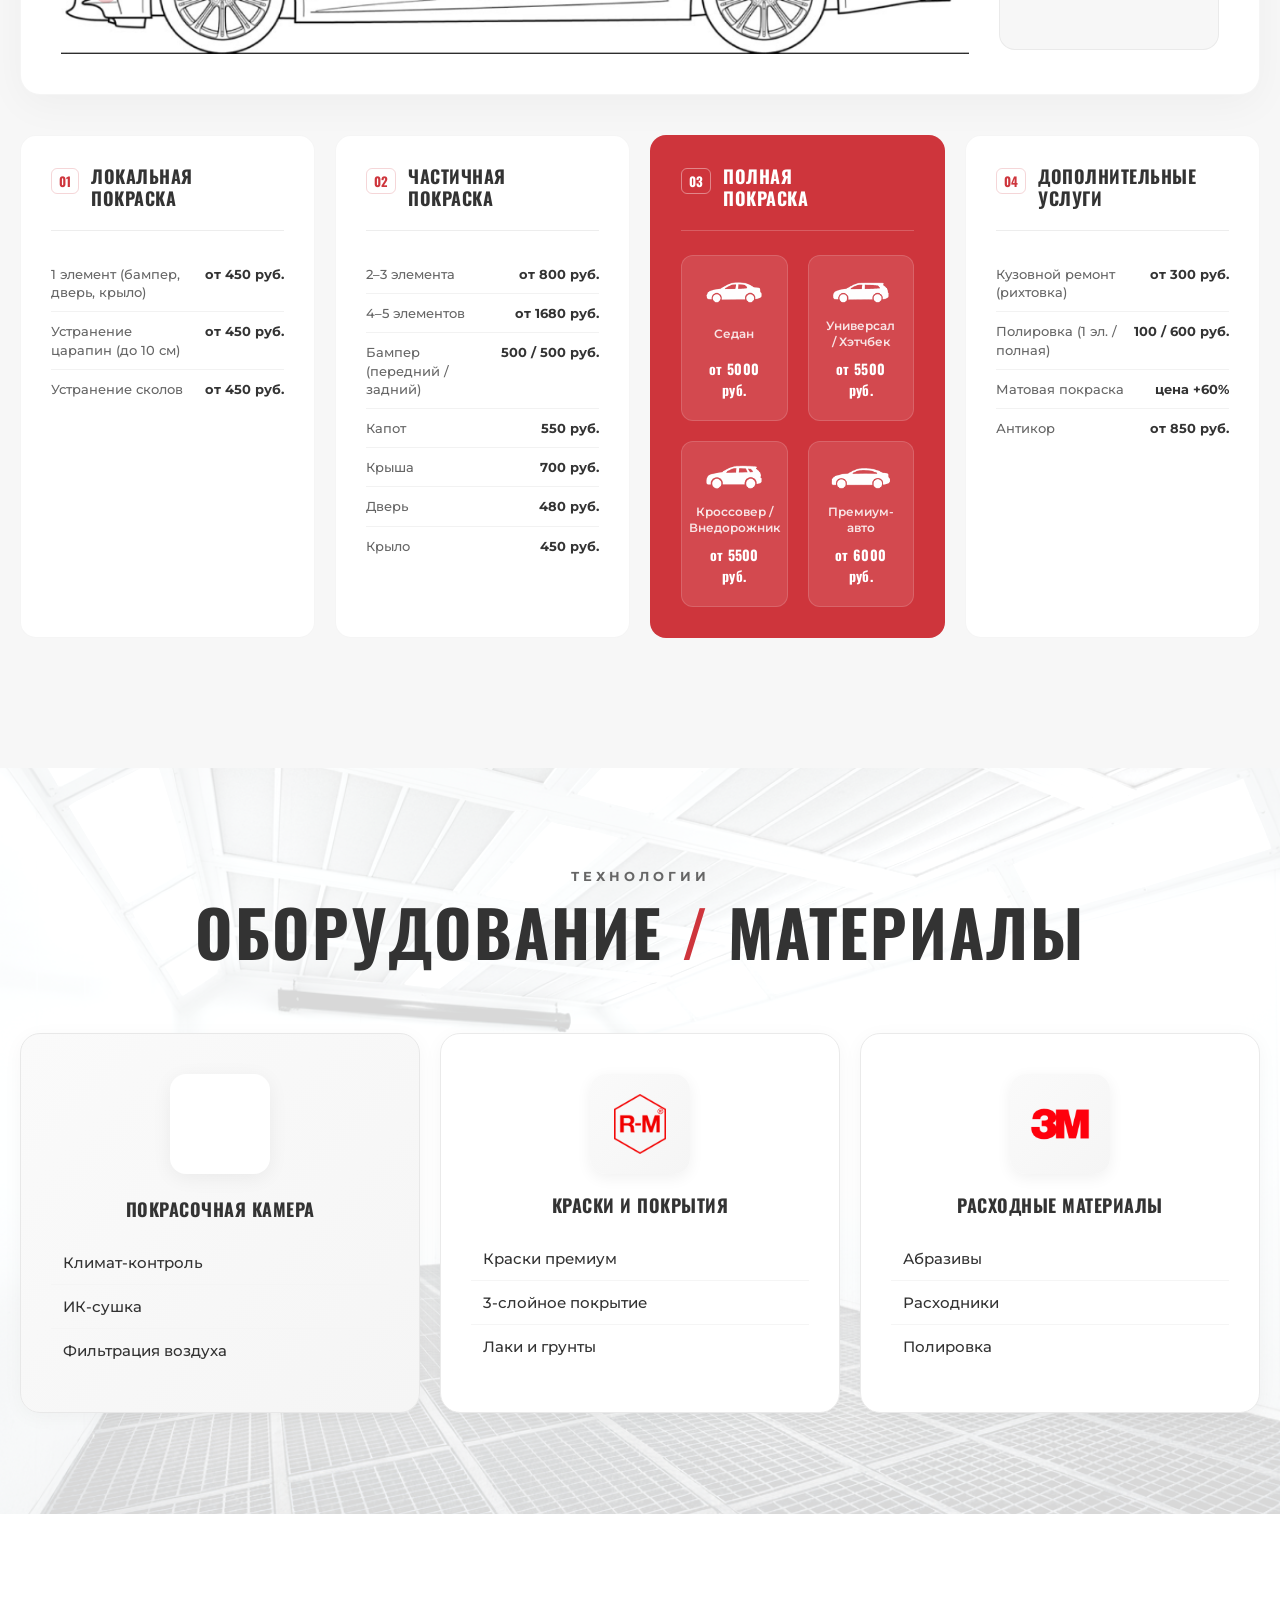
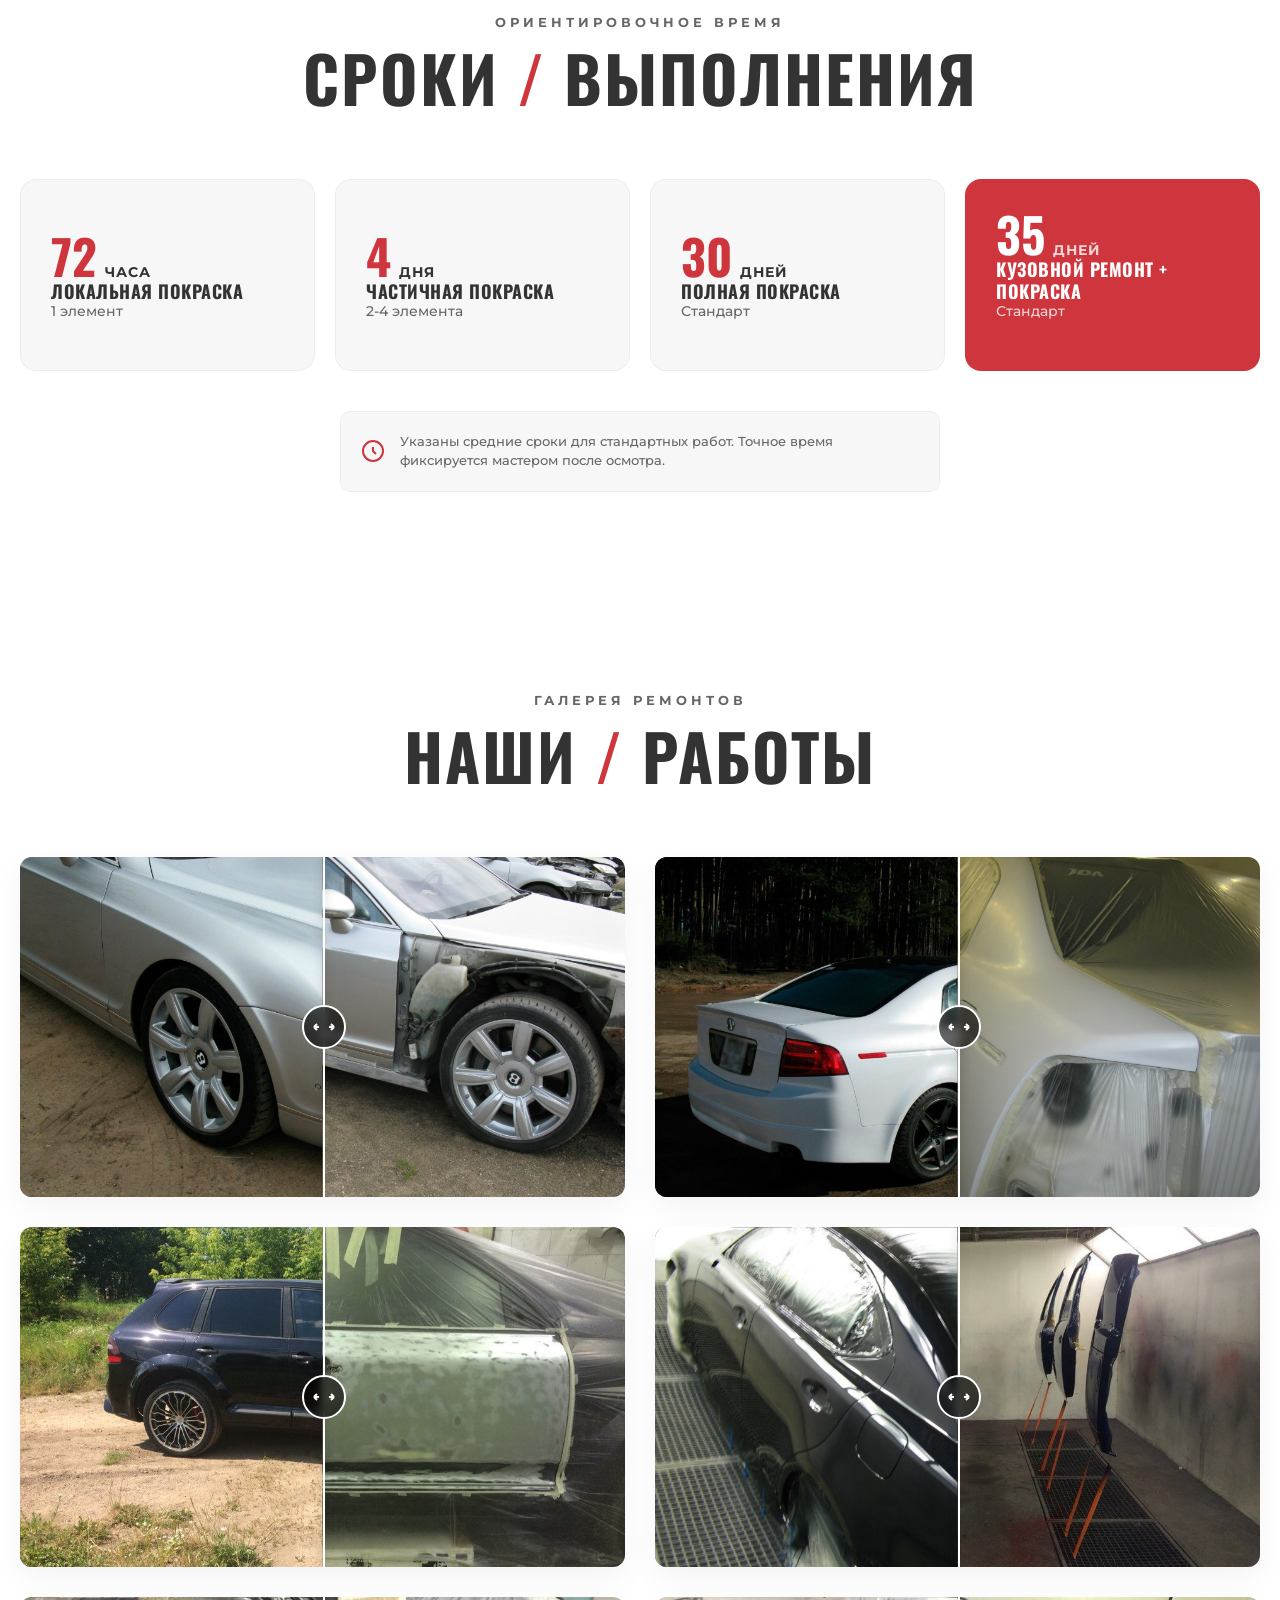
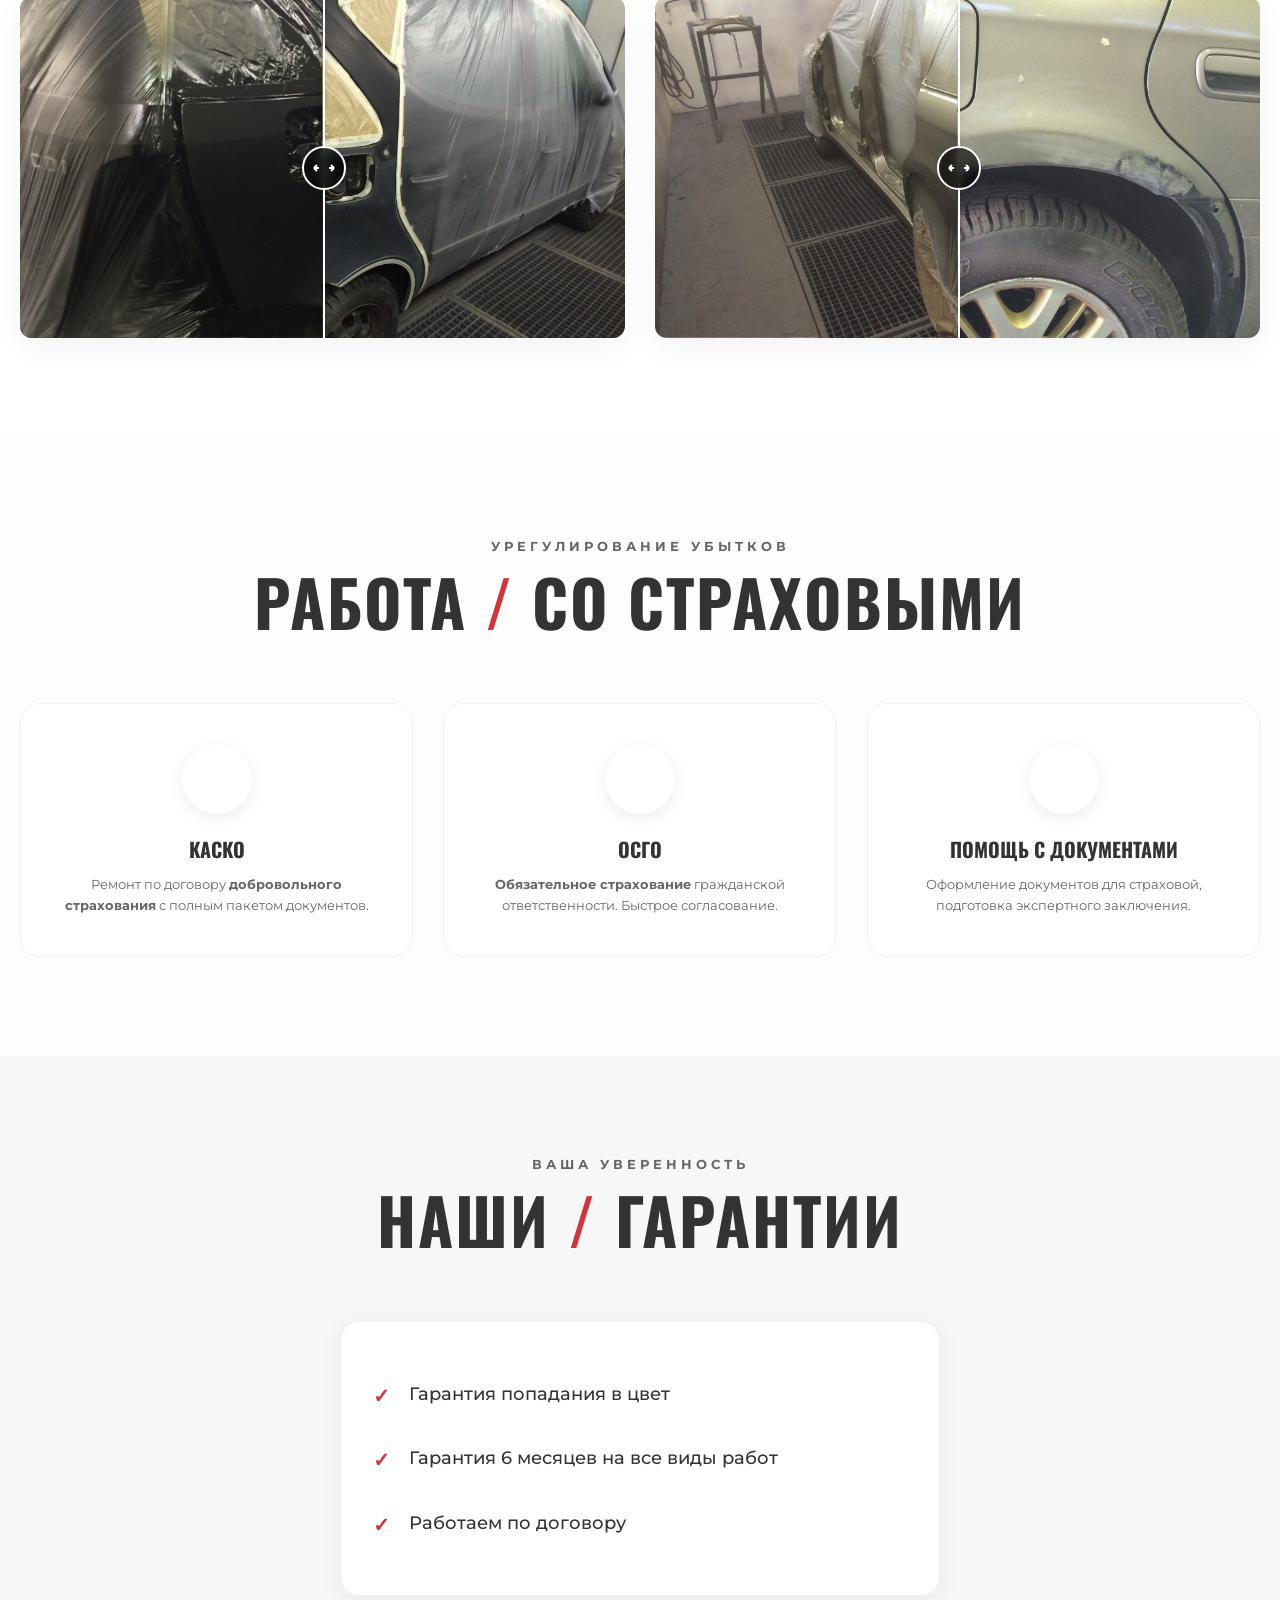
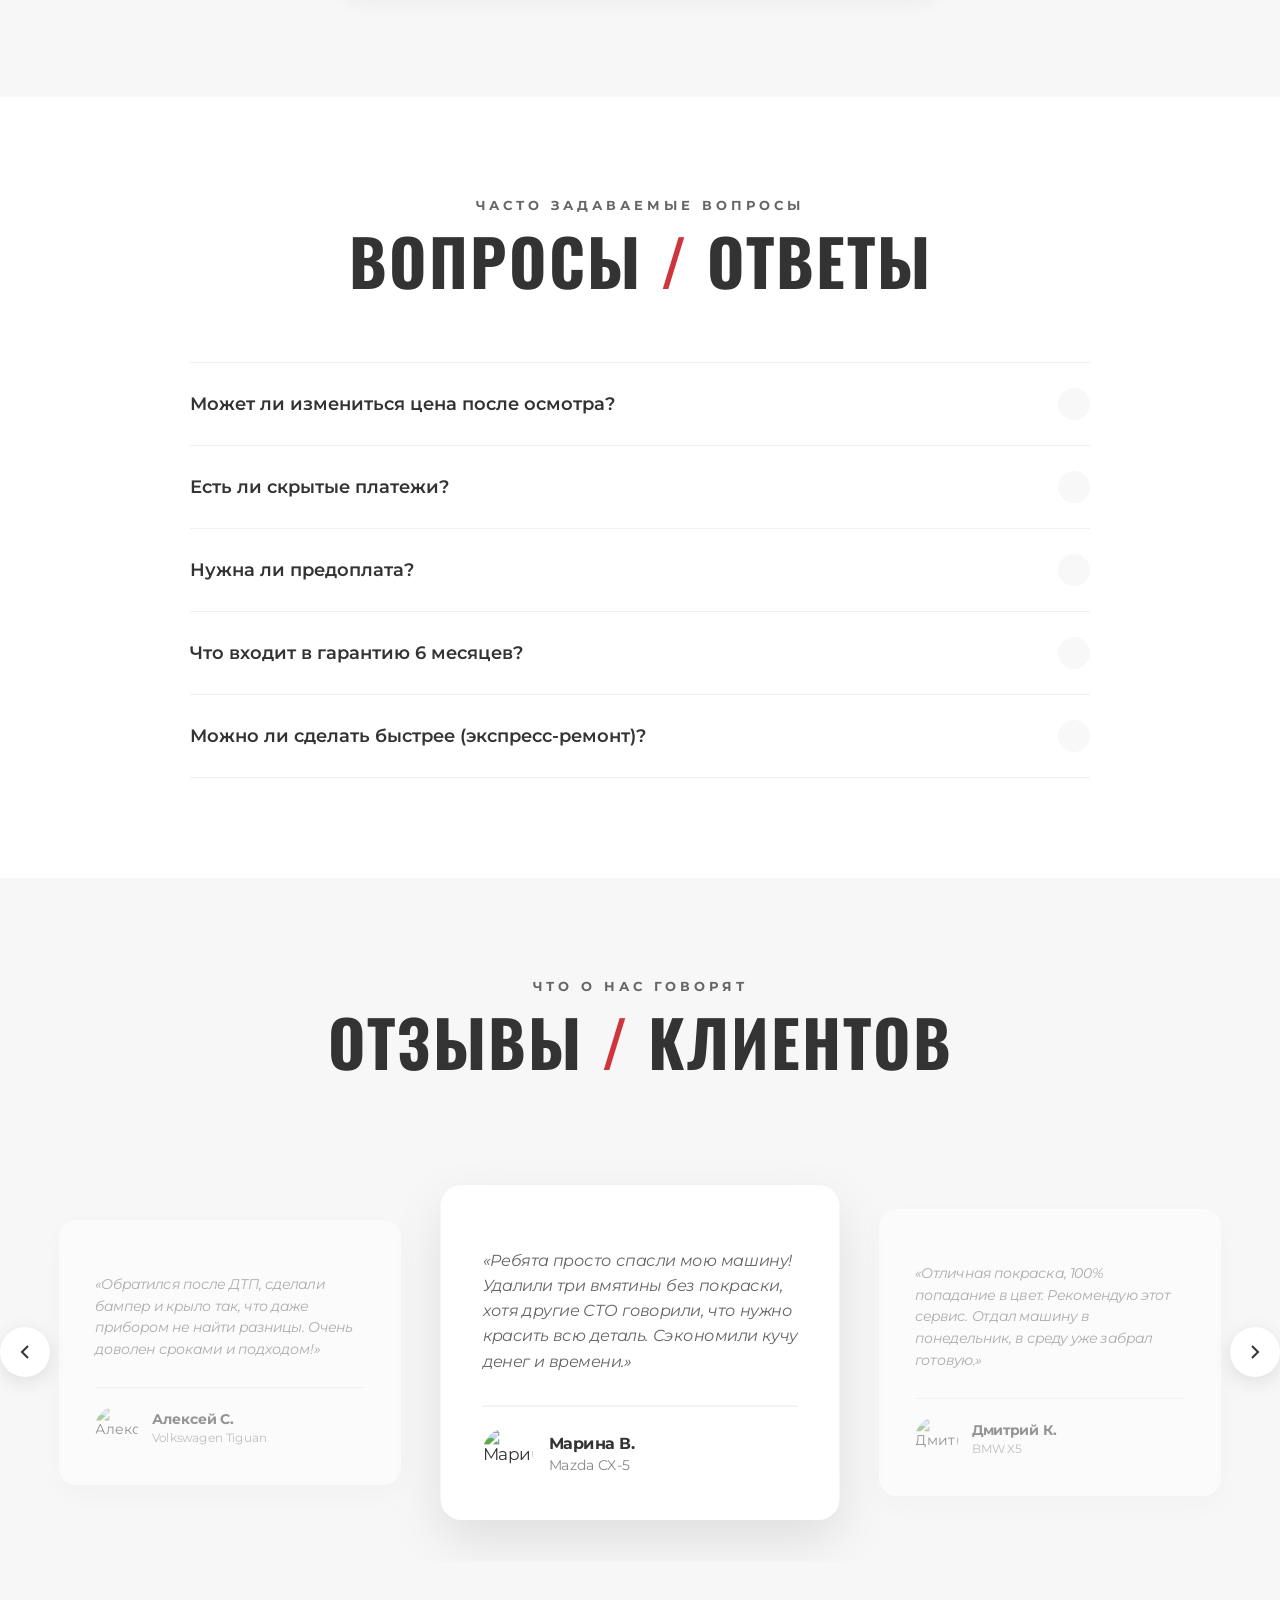
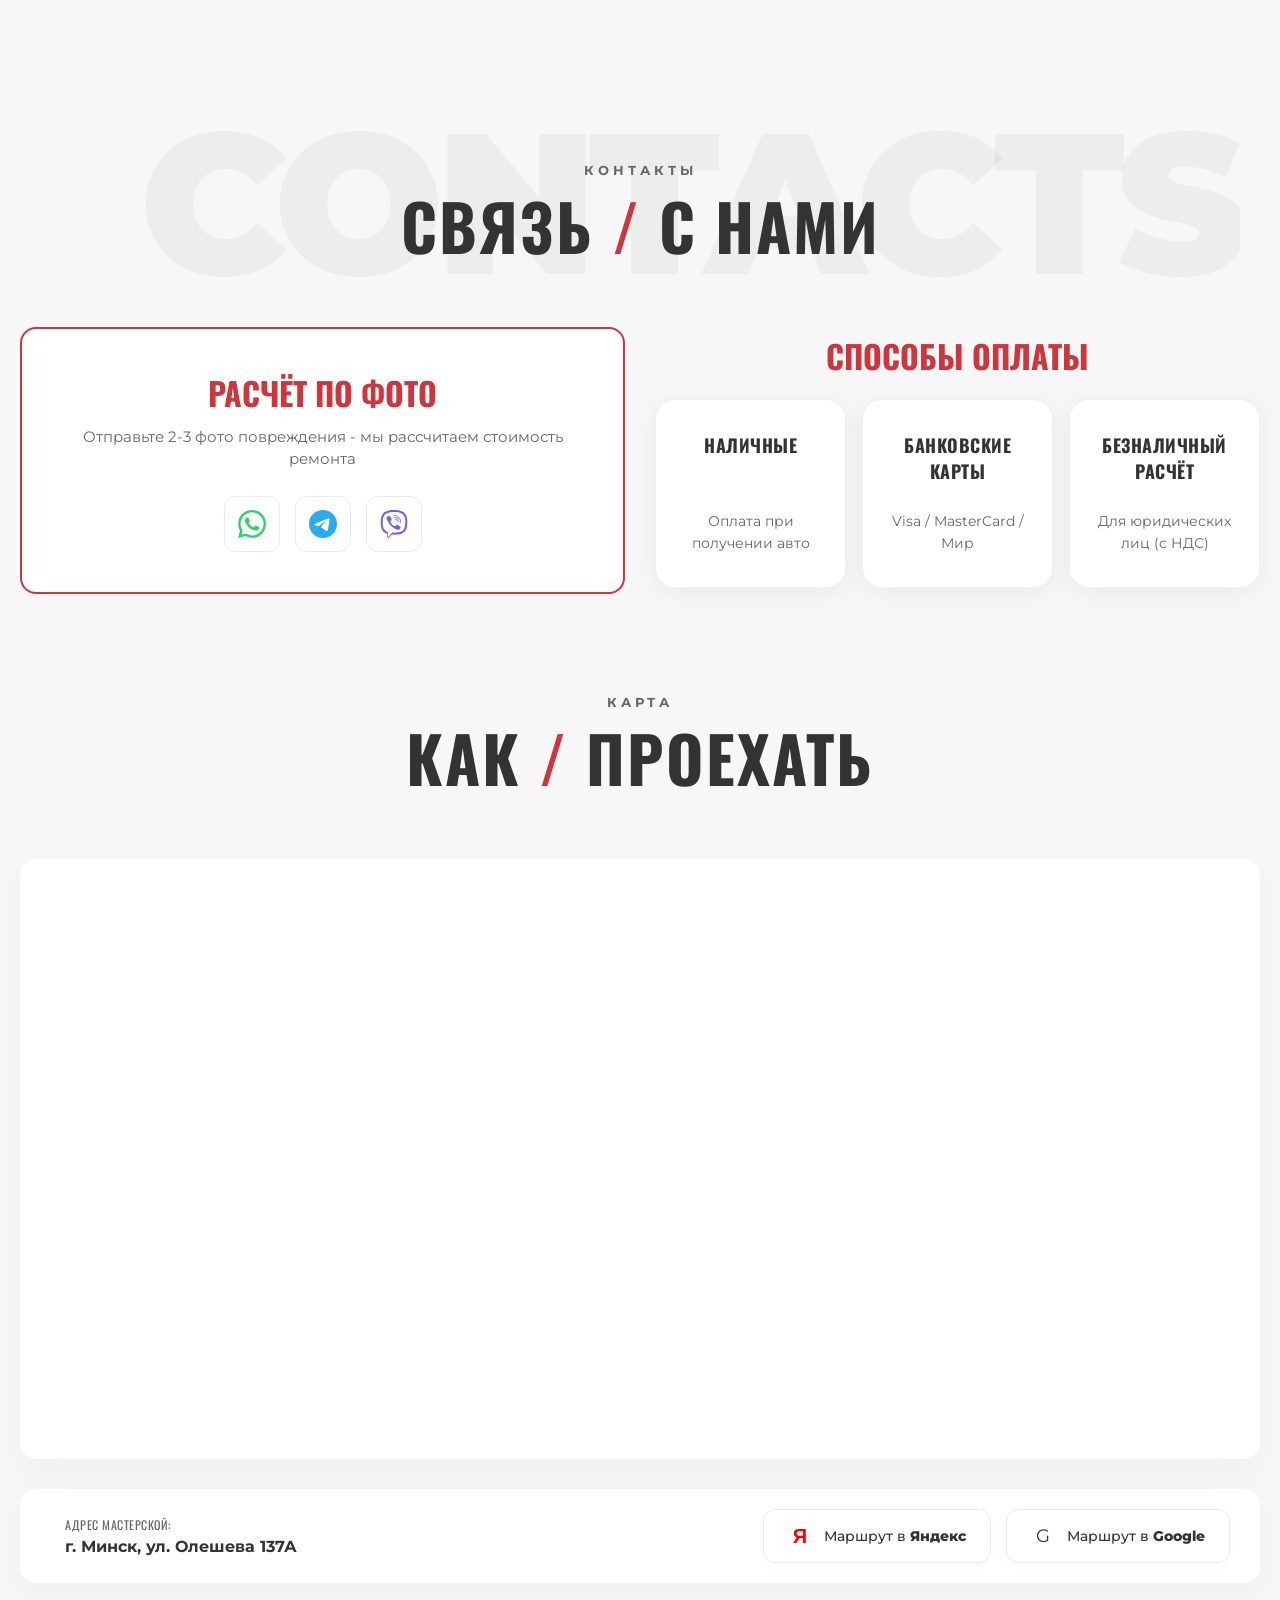
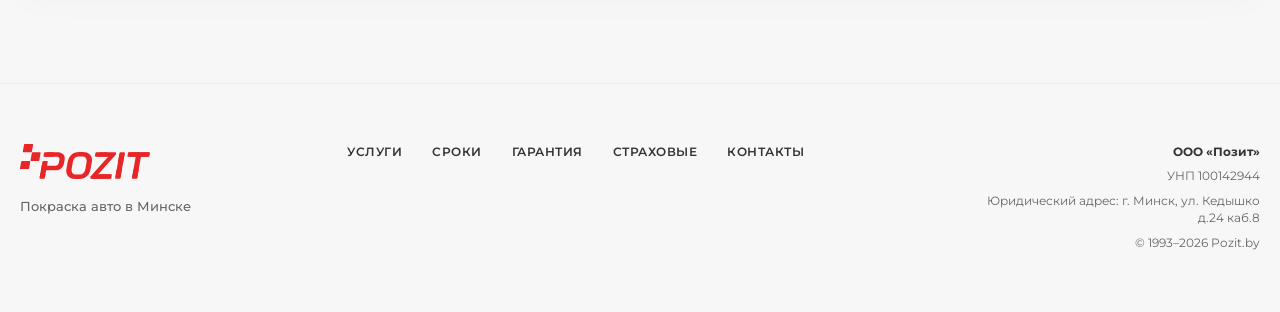
==== commit 96390f01: "Обновление дизайна блоков гарантий и оплаты - Упрощен блок гарантий: 3 пункта в одной карточке - Доб" ====
--- a/index.html
+++ b/index.html
@@ -69,8 +69,7 @@
             <!-- Mobile Menu Overlay -->
             <div class="mobile-menu-overlay" id="mobileMenu">
                 <a href="#services">ЦЕНЫ <iconify-icon icon="solar:alt-arrow-right-outline"></iconify-icon></a>
-                <a href="#before-after">НАШИ РАБОТЫ <iconify-icon
-                        icon="solar:alt-arrow-right-outline"></iconify-icon></a>
+                <a href="#before-after">НАШИ РАБОТЫ <iconify-icon icon="solar:alt-arrow-right-outline"></iconify-icon></a>
                 <a href="#reviews">ОТЗЫВЫ <iconify-icon icon="solar:alt-arrow-right-outline"></iconify-icon></a>
                 <a href="#contacts">КОНТАКТЫ <iconify-icon icon="solar:alt-arrow-right-outline"></iconify-icon></a>
             </div>
@@ -162,8 +161,6 @@
                         <p class="section-subtitle">Прайс-лист</p>
                         <h2 class="section-title">УСЛУГИ <span>/</span> ЦЕНЫ</h2>
                     </div>
-                    <p class="services__lead">После осмотра и согласования мы заключаем договор - <strong>цена не
-                            меняется.</strong></p>
 
                     <!-- Car diagram -->
                     <div class="car-diagram-wrap">
@@ -311,7 +308,7 @@
                         <!-- Equipment Block -->
                         <div class="materials-compact-card materials-compact-card--equipment fade-up">
                             <div class="equipment-icon-large">
-                                <iconify-icon icon="solar:box-minimalistic-outline"></iconify-icon>
+                                <iconify-icon icon="solar:box-minimalistic-line-duotone"></iconify-icon>
                             </div>
                             <h3>Покрасочная камера</h3>
                             <ul class="compact-features">
@@ -321,42 +318,30 @@
                             </ul>
                         </div>
 
-                        <!-- Combined Brands Block -->
-                        <div class="materials-compact-card materials-brands-combined fade-up delay-100">
-                            <div class="brands-row">
-                                <!-- R-M Brand -->
-                                <div class="brand-column">
-                                    <div class="brand-header">
-                                        <div class="compact-logo">
-                                            <img src="assets/logos/r-m-logo.png" alt="R-M">
-                                        </div>
-                                        <span class="brand-label">Краски и покрытия</span>
-                                    </div>
-                                    <ul class="compact-features">
-                                        <li><iconify-icon icon="solar:check-circle-bold"></iconify-icon>Краски премиум
-                                        </li>
-                                        <li><iconify-icon icon="solar:check-circle-bold"></iconify-icon>3-слойное
-                                            покрытие</li>
-                                        <li><iconify-icon icon="solar:check-circle-bold"></iconify-icon>Лаки и грунты
-                                        </li>
-                                    </ul>
-                                </div>
-
-                                <!-- 3M Brand -->
-                                <div class="brand-column">
-                                    <div class="brand-header">
-                                        <div class="compact-logo">
-                                            <img src="assets/logos/3m-logo.png" alt="3M">
-                                        </div>
-                                        <span class="brand-label">Расходные материалы</span>
-                                    </div>
-                                    <ul class="compact-features">
-                                        <li><iconify-icon icon="solar:check-circle-bold"></iconify-icon>Абразивы</li>
-                                        <li><iconify-icon icon="solar:check-circle-bold"></iconify-icon>Расходники</li>
-                                        <li><iconify-icon icon="solar:check-circle-bold"></iconify-icon>Полировка</li>
-                                    </ul>
-                                </div>
-                            </div>
+                        <!-- R-M Brand -->
+                        <div class="materials-compact-card fade-up delay-100">
+                            <div class="compact-logo">
+                                <img src="assets/logos/r-m-logo.png" alt="R-M">
+                            </div>
+                            <h3>Краски и покрытия</h3>
+                            <ul class="compact-features">
+                                <li><iconify-icon icon="solar:check-circle-bold"></iconify-icon>Краски премиум</li>
+                                <li><iconify-icon icon="solar:check-circle-bold"></iconify-icon>3-слойное покрытие</li>
+                                <li><iconify-icon icon="solar:check-circle-bold"></iconify-icon>Лаки и грунты</li>
+                            </ul>
+                        </div>
+
+                        <!-- 3M Brand -->
+                        <div class="materials-compact-card fade-up delay-200">
+                            <div class="compact-logo">
+                                <img src="assets/logos/3m-logo.png" alt="3M">
+                            </div>
+                            <h3>Расходные материалы</h3>
+                            <ul class="compact-features">
+                                <li><iconify-icon icon="solar:check-circle-bold"></iconify-icon>Абразивы</li>
+                                <li><iconify-icon icon="solar:check-circle-bold"></iconify-icon>Расходники</li>
+                                <li><iconify-icon icon="solar:check-circle-bold"></iconify-icon>Полировка</li>
+                            </ul>
                         </div>
                     </div>
                 </div>
@@ -601,31 +586,12 @@
                 <h2 class="section-title">НАШИ <span>/</span> ГАРАНТИИ</h2>
             </div>
             <div class="guarantee-grid">
-                <div class="guarantee-card fade-up">
-                    <div class="guarantee-icon">
-                        <img src="assets/icons/icon-professional.svg" alt="">
-                    </div>
-                    <h3>Гарантия попадания в цвет</h3>
-                    <p>Используем спектрофотометр для точного подбора краски. Если цвет не совпадет — переделаем бесплатно.</p>
-                    <span class="guarantee-badge">100% точность</span>
-                </div>
-
-                <div class="guarantee-card guarantee-card--featured fade-up delay-100">
-                    <div class="guarantee-icon">
-                        <img src="assets/icons/icon-insurance.svg" alt="">
-                    </div>
-                    <h3>6 месяцев гарантии</h3>
-                    <p>На все виды работ: от локальной покраски до полного восстановления кузова.</p>
-                    <span class="guarantee-badge">На все работы</span>
-                </div>
-
-                <div class="guarantee-card fade-up delay-200">
-                    <div class="guarantee-icon">
-                        <img src="assets/icons/icon-price.svg" alt="">
-                    </div>
-                    <h3>Работаем по договору</h3>
-                    <p>Фиксируем сроки и стоимость в официальном документе. Никаких скрытых платежей.</p>
-                    <span class="guarantee-badge">Юридическая защита</span>
+                <div class="guarantee-card guarantee-card--single fade-up">
+                    <ul>
+                        <li>Гарантия попадания в цвет</li>
+                        <li>Гарантия 6 месяцев на все виды работ</li>
+                        <li>Работаем по договору</li>
+                    </ul>
                 </div>
             </div>
         </div>
@@ -876,55 +842,18 @@
                 <!-- Right Card: Способы Оплаты -->
                 <div class="payment-methods-wrapper">
                     <h3 class="v3-title payment-title">СПОСОБЫ ОПЛАТЫ</h3>
-                    <div class="payment-cards-container">
-                        <div class="payment-card">
-                            <div class="payment-card__icon">
-                                <svg width="32" height="32" viewBox="0 0 44 44" fill="none"
-                                    xmlns="http://www.w3.org/2000/svg">
-                                    <rect x="6" y="12" width="32" height="20" rx="4" stroke="currentColor"
-                                        stroke-width="1.8" stroke-linecap="round" stroke-linejoin="round" />
-                                    <circle cx="22" cy="22" r="4" stroke="currentColor" stroke-width="1.8"
-                                        stroke-linecap="round" stroke-linejoin="round" />
-                                    <path d="M6 18H10M34 18H38" stroke="currentColor" stroke-width="1.8"
-                                        stroke-linecap="round" stroke-linejoin="round" />
-                                </svg>
-                            </div>
-                            <div class="payment-card__info">
-                                <h4>Наличные</h4>
-                                <p>Оплата при получении авто</p>
-                            </div>
-                        </div>
-                        <div class="payment-card">
-                            <div class="payment-card__icon">
-                                <svg width="32" height="32" viewBox="0 0 44 44" fill="none"
-                                    xmlns="http://www.w3.org/2000/svg">
-                                    <rect x="6" y="10" width="32" height="24" rx="4" stroke="currentColor"
-                                        stroke-width="1.8" stroke-linecap="round" stroke-linejoin="round" />
-                                    <path d="M6 18H38M12 30H20" stroke="currentColor" stroke-width="1.8"
-                                        stroke-linecap="round" stroke-linejoin="round" />
-                                </svg>
-                            </div>
-                            <div class="payment-card__info">
-                                <h4>Банковские карты</h4>
-                                <p>Visa / MasterCard / Мир</p>
-                            </div>
-                        </div>
-                        <div class="payment-card">
-                            <div class="payment-card__icon">
-                                <svg width="32" height="32" viewBox="0 0 44 44" fill="none"
-                                    xmlns="http://www.w3.org/2000/svg">
-                                    <path d="M22 6L4 16H40L22 6Z" stroke="currentColor" stroke-width="1.8"
-                                        stroke-linecap="round" stroke-linejoin="round" />
-                                    <path d="M8 16V34M16 16V34M28 16V34M36 16V34" stroke="currentColor"
-                                        stroke-width="1.8" stroke-linecap="round" stroke-linejoin="round" />
-                                    <path d="M4 34H40V38H4V34Z" stroke="currentColor" stroke-width="1.8"
-                                        stroke-linecap="round" stroke-linejoin="round" />
-                                </svg>
-                            </div>
-                            <div class="payment-card__info">
-                                <h4>Безналичный расчёт</h4>
-                                <p>Для юридических лиц (с НДС)</p>
-                            </div>
+                    <div class="payment-grid">
+                        <div class="payment-method-card">
+                            <h4>Наличные</h4>
+                            <p>Оплата при получении авто</p>
+                        </div>
+                        <div class="payment-method-card">
+                            <h4>Банковские карты</h4>
+                            <p>Visa / MasterCard / Мир</p>
+                        </div>
+                        <div class="payment-method-card">
+                            <h4>Безналичный расчёт</h4>
+                            <p>Для юридических лиц (с НДС)</p>
                         </div>
                     </div>
                 </div>
@@ -960,9 +889,7 @@
                         </a>
                         <a href="https://www.google.com/maps/dir/?api=1&destination=г.+Минск,+ул.+Олешева+137А"
                             target="_blank" class="map-route-btn">
-                            <div class="route-icon route-icon--g">
-                                <iconify-icon icon="logos:google-icon"></iconify-icon>
-                            </div>
+                            <div class="route-icon route-icon--g">G</div>
                             <span class="map-route-btn-text">Маршрут в <strong>Google</strong></span>
                         </a>
                     </div>
--- a/style.css
+++ b/style.css
@@ -1621,6 +1621,26 @@
     overflow: hidden;
 }
 
+.v3-card::before {
+    content: "";
+    position: absolute;
+    top: 0;
+    left: 0;
+    right: 0;
+    bottom: 0;
+    background-image: url('2.png');
+    background-size: cover;
+    background-position: center;
+    background-repeat: no-repeat;
+    opacity: 0.20;
+    z-index: 0;
+}
+
+.v3-card > * {
+    position: relative;
+    z-index: 1;
+}
+
 .v3-title {
     font-family: var(--font-secondary);
     font-size: 32px;
@@ -1687,62 +1707,59 @@
     display: flex;
     flex-direction: column;
     justify-content: center;
+    align-items: center;
 }
 
 .payment-title {
-    text-align: left;
+    text-align: center;
     margin-bottom: 20px;
 }
 
-.payment-cards-container {
+.payment-grid {
+    display: grid;
+    grid-template-columns: repeat(3, 1fr);
+    gap: 16px;
+}
+
+.payment-method-card {
+    background: white;
+    border-radius: 20px;
+    padding: 32px 24px;
+    text-align: center;
+    box-shadow: 0 4px 24px rgba(0, 0, 0, 0.06);
+    transition: all 0.3s ease;
+    border: 1px solid #F0F0F0;
     display: flex;
     flex-direction: column;
-    gap: 20px;
-}
-
-.payment-card {
-    background: var(--color-white);
-    padding: 24px;
-    border-radius: 16px;
-    box-shadow: 0 10px 40px rgba(0, 0, 0, 0.04);
-    display: flex;
-    align-items: center;
-    gap: 20px;
-    transition: transform 0.3s ease, box-shadow 0.3s ease;
-}
-
-.payment-card:hover {
-    transform: translateY(-5px);
-    box-shadow: 0 15px 50px rgba(0, 0, 0, 0.08);
-}
-
-.payment-card__icon {
-    width: 60px;
-    height: 60px;
-    flex-shrink: 0;
-    background: rgba(231, 38, 40, 0.08);
-    /* Using the Ferrari red with low opacity */
-    border-radius: 12px;
-    display: flex;
-    align-items: center;
-    justify-content: center;
-    color: var(--color-primary-red);
-}
-
-.payment-card__info h4 {
+    align-items: center;
+    justify-content: flex-start;
+}
+
+.payment-method-card:hover {
+    transform: translateY(-8px);
+    box-shadow: 0 12px 40px rgba(0, 0, 0, 0.12);
+}
+
+.payment-method-card h4 {
     font-family: var(--font-secondary);
-    font-size: 16px;
+    font-size: 18px;
+    font-weight: 700;
     text-transform: uppercase;
     color: var(--color-text-dark);
-    margin-bottom: 6px;
+    margin: 0 0 12px 0;
     letter-spacing: 0.5px;
-}
-
-.payment-card__info p {
-    font-size: 13px;
+    height: 66px;
+    display: flex;
+    align-items: flex-start;
+    justify-content: center;
+}
+
+.payment-method-card p {
+    font-size: 14px;
     color: var(--color-text-muted);
-    line-height: 1.4;
+    line-height: 1.6;
     margin: 0;
+    min-height: 45px;
 }
 
 /* Map Section */
@@ -2107,14 +2124,14 @@
 .materials-compact-grid {
     margin-top: 60px;
     display: grid;
-    grid-template-columns: 1fr 1.5fr;
+    grid-template-columns: repeat(3, 1fr);
     gap: 20px;
     align-items: stretch;
 }
 
 .materials-compact-card {
     background: white;
-    border-radius: 16px;
+    border-radius: 20px;
     padding: 40px 30px;
     border: 1px solid #EAEAEA;
     transition: all 0.3s ease;
@@ -2122,12 +2139,20 @@
     flex-direction: column;
     align-items: center;
     text-align: center;
+    box-shadow: 0 4px 20px rgba(0, 0, 0, 0.04);
+    position: relative;
+    overflow: hidden;
 }
 
 /* Equipment Card */
 .materials-compact-card--equipment {
     background: linear-gradient(135deg, #FAFAFA 0%, #F5F5F5 100%);
     justify-content: center;
+    border: 1px solid #E8E8E8;
+}
+
+.materials-compact-card--equipment::before {
+    background: linear-gradient(90deg, #666 0%, #999 100%);
 }
 
 .equipment-icon-large {
@@ -2145,6 +2170,11 @@
 .equipment-icon-large iconify-icon {
     font-size: 50px;
     color: var(--color-primary-red);
+    --svg-stroke-width: 1;
+}
+
+.equipment-icon-large iconify-icon svg {
+    stroke-width: 1;
 }
 
 .materials-compact-card--equipment h3 {
@@ -2156,57 +2186,28 @@
     width: 100%;
 }
 
-/* Combined Brands Card */
-.materials-brands-combined {
-    padding: 40px 30px;
-    background: white;
-}
-
-.brands-row {
-    display: grid;
-    grid-template-columns: repeat(2, 1fr);
-    gap: 50px;
-    width: 100%;
-    position: relative;
-}
-
-.brands-row::before {
+/* Combined Brands Card - REMOVED */
+
+.materials-compact-card:hover {
+    box-shadow: 0 12px 40px rgba(0, 0, 0, 0.12);
+    transform: translateY(-8px);
+    border-color: var(--color-primary-red);
+}
+
+.materials-compact-card::before {
     content: '';
     position: absolute;
-    left: 50%;
     top: 0;
-    bottom: 0;
-    width: 1px;
-    background: #EAEAEA;
-    transform: translateX(-50%);
-}
-
-.brand-column {
-    display: flex;
-    flex-direction: column;
-    align-items: center;
-}
-
-.brand-header {
-    display: flex;
-    flex-direction: column;
-    align-items: center;
-    margin-bottom: 20px;
-}
-
-.brand-label {
-    font-size: 12px;
-    font-weight: 600;
-    text-transform: uppercase;
-    letter-spacing: 1px;
-    color: var(--color-text-muted);
-    margin-top: 8px;
-}
-
-.materials-compact-card:hover {
-    box-shadow: 0 10px 30px rgba(0, 0, 0, 0.08);
-    transform: translateY(-5px);
-    border-color: var(--color-primary-red);
+    left: 0;
+    right: 0;
+    height: 4px;
+    background: linear-gradient(90deg, var(--color-primary-red) 0%, #E74C3C 100%);
+    opacity: 0;
+    transition: opacity 0.3s ease;
+}
+
+.materials-compact-card:hover::before {
+    opacity: 1;
 }
 
 .compact-icon {
@@ -2226,15 +2227,22 @@
 }
 
 .compact-logo {
-    width: 90px;
-    height: 90px;
+    width: 100px;
+    height: 100px;
     display: flex;
     align-items: center;
     justify-content: center;
-    margin: 0 auto 24px auto;
-    background: #FAFAFA;
-    border-radius: 12px;
-    padding: 16px;
+    margin: 0 auto 20px auto;
+    background: linear-gradient(135deg, #FAFAFA 0%, #F5F5F5 100%);
+    border-radius: 16px;
+    padding: 20px;
+    box-shadow: 0 4px 15px rgba(0, 0, 0, 0.06);
+    transition: all 0.3s ease;
+}
+
+.materials-compact-card:hover .compact-logo {
+    transform: scale(1.05);
+    box-shadow: 0 6px 20px rgba(206, 53, 60, 0.15);
 }
 
 .compact-logo img {
@@ -2245,12 +2253,13 @@
 
 .materials-compact-card h3 {
     font-family: var(--font-secondary);
-    font-size: 16px;
+    font-size: 18px;
     font-weight: 700;
     text-transform: uppercase;
     color: var(--color-text-dark);
-    margin: 0 0 16px 0;
+    margin: 0 0 20px 0;
     line-height: 1.3;
+    letter-spacing: 0.5px;
 }
 
 .compact-features {
@@ -2263,12 +2272,17 @@
 .compact-features li {
     display: flex;
     align-items: center;
-    gap: 10px;
-    padding: 10px 0;
+    gap: 12px;
+    padding: 12px 0;
     font-size: 15px;
     font-weight: 500;
     color: var(--color-text-dark);
     border-bottom: 1px solid #F5F5F5;
+    transition: all 0.2s ease;
+}
+
+.materials-compact-card:hover .compact-features li {
+    padding-left: 4px;
 }
 
 .compact-features li:last-child {
@@ -2276,37 +2290,39 @@
 }
 
 .compact-features iconify-icon {
-    font-size: 18px;
+    font-size: 20px;
     color: var(--color-primary-red);
     flex-shrink: 0;
-}
-
-.compact-features {
-    list-style: none;
-    padding: 0;
-    margin: 0;
-    width: 100%;
-}
-
-.compact-features li {
-    display: flex;
-    align-items: center;
-    gap: 8px;
-    padding: 8px 0;
-    font-size: 14px;
-    font-weight: 500;
-    color: var(--color-text-dark);
-    border-bottom: 1px solid #F5F5F5;
-}
-
-.compact-features li:last-child {
-    border-bottom: none;
-}
-
-.compact-features iconify-icon {
-    font-size: 16px;
-    color: var(--color-primary-red);
+    transition: transform 0.2s ease;
+}
+
+.feature-check {
+    width: 20px;
+    height: 20px;
     flex-shrink: 0;
+    transition: transform 0.2s ease;
+}
+
+.star-icon {
+    width: 20px;
+    height: 20px;
+    color: #FFD700;
+}
+
+.faq-arrow {
+    width: 20px;
+    height: 20px;
+}
+
+.menu-arrow {
+    width: 20px;
+    height: 20px;
+    display: inline-block;
+    vertical-align: middle;
+}
+
+.materials-compact-card:hover .compact-features iconify-icon {
+    transform: scale(1.1);
 }
 
 /* Equipment Block */
@@ -2496,9 +2512,8 @@
 }
 
 .guarantee-grid {
-    display: grid;
-    grid-template-columns: repeat(3, 1fr);
-    gap: 24px;
+    display: flex;
+    justify-content: center;
     margin-top: 60px;
 }
 
@@ -2515,48 +2530,40 @@
     align-items: center;
 }
 
+.guarantee-card--single {
+    max-width: 600px;
+    width: 100%;
+}
+
+.guarantee-card--single ul {
+    list-style: none;
+    padding: 0;
+    margin: 0;
+    width: 100%;
+    text-align: left;
+}
+
+.guarantee-card--single li {
+    font-size: 18px;
+    line-height: 1.8;
+    color: var(--color-text-dark);
+    padding: 16px 0 16px 36px;
+    position: relative;
+    font-weight: 500;
+}
+
+.guarantee-card--single li::before {
+    content: "✓";
+    position: absolute;
+    left: 0;
+    color: var(--color-primary-red);
+    font-weight: 700;
+    font-size: 20px;
+}
+
 .guarantee-card:hover {
     transform: translateY(-8px);
     box-shadow: 0 12px 40px rgba(0, 0, 0, 0.12);
-}
-
-.guarantee-card--featured {
-    background: linear-gradient(135deg, #FFFFFF 0%, #FFF5F5 100%);
-    border: 2px solid var(--color-primary-red);
-}
-
-.guarantee-icon {
-    width: 80px;
-    height: 80px;
-    background: linear-gradient(135deg, var(--color-primary-red) 0%, #B91C1C 100%);
-    border-radius: 20px;
-    display: flex;
-    align-items: center;
-    justify-content: center;
-    margin-bottom: 24px;
-    color: white;
-}
-
-.guarantee-icon iconify-icon {
-    font-size: 40px;
-}
-
-.guarantee-card h3 {
-    font-family: var(--font-secondary);
-    font-size: 20px;
-    font-weight: 700;
-    margin-bottom: 12px;
-    color: var(--color-text-dark);
-    text-transform: uppercase;
-    line-height: 1.3;
-}
-
-.guarantee-card p {
-    font-size: 15px;
-    line-height: 1.6;
-    color: var(--color-text-muted);
-    margin-bottom: 20px;
-    flex-grow: 1;
 }
 
 .guarantee-badge {
@@ -2575,38 +2582,16 @@
     .insurance-grid {
         grid-template-columns: 1fr;
     }
-
-    .guarantee-grid {
-        grid-template-columns: 1fr;
-        gap: 20px;
-    }
 }
 
 @media (max-width: 576px) {
-    .guarantee-grid {
-        grid-template-columns: 1fr;
-        gap: 20px;
-    }
-
-    .guarantee-card {
+    .guarantee-card--single {
         padding: 32px 24px;
     }
 
-    .guarantee-icon {
-        width: 70px;
-        height: 70px;
-    }
-
-    .guarantee-icon iconify-icon {
-        font-size: 36px;
-    }
-
-    .guarantee-card h3 {
-        font-size: 18px;
-    }
-
-    .guarantee-card p {
-        font-size: 14px;
+    .guarantee-card--single li {
+        font-size: 16px;
+        padding: 12px 0 12px 32px;
     }
 
     .insurance-card {
@@ -2937,20 +2922,23 @@
     .payment-title {
         text-align: center;
         margin-top: 30px;
-        /* add some top margin since it stacks under CTA */
-    }
-
-    .payment-cards-container {
-        align-items: center;
-    }
-
-    .payment-card {
-        width: 100%;
-        justify-content: center;
-        text-align: center;
-        flex-direction: column;
-        padding: 20px;
-        gap: 10px;
+    }
+
+    .payment-grid {
+        grid-template-columns: 1fr;
+        gap: 16px;
+    }
+
+    .payment-method-card {
+        padding: 28px 20px;
+    }
+
+    .payment-method-card h4 {
+        font-size: 16px;
+    }
+
+    .payment-method-card p {
+        font-size: 13px;
     }
 }
 
@@ -3216,21 +3204,9 @@
         gap: 16px;
     }
 
-    .brands-row {
-        grid-template-columns: 1fr;
-        gap: 30px;
-    }
-
-    .brands-row::before {
-        display: none;
-    }
-
     .materials-compact-card {
-        padding: 24px 16px;
-    }
-
-    .materials-brands-combined {
-        padding: 30px 20px;
+        padding: 28px 20px;
+        border-radius: 16px;
     }
 
     .equipment-icon-large {
@@ -3242,23 +3218,39 @@
         font-size: 40px;
     }
 
-    .compact-icon,
     .compact-logo {
         width: 70px;
         height: 70px;
+        margin-bottom: 16px;
+        padding: 14px;
     }
 
     .materials-compact-card h3 {
         font-size: 16px;
-    }
-
-    .brand-label {
-        font-size: 11px;
+        margin-bottom: 16px;
+    }
+
+    .equipment-icon-large {
+        width: 70px;
+        height: 70px;
+    }
+
+    .equipment-icon-large iconify-icon {
+        font-size: 36px;
+    }
+
+    .materials-compact-card--equipment h3 {
+        font-size: 15px;
     }
 
     .compact-features li {
         font-size: 14px;
-        padding: 8px 0;
+        padding: 10px 0;
+        gap: 10px;
+    }
+
+    .compact-features iconify-icon {
+        font-size: 18px;
     }
 
     .services__lead {
@@ -3663,52 +3655,19 @@
         gap: 16px;
     }
 
-    .brands-row {
-        grid-template-columns: 1fr;
-        gap: 30px;
-    }
-
-    .brands-row::before {
-        display: none;
-    }
-
     .materials-compact-card {
-        padding: 24px 20px;
-    }
-
-    .materials-brands-combined {
         padding: 30px 20px;
-    }
-
-    .equipment-icon-large {
+        border-radius: 16px;
+    }
+
+    .compact-logo {
         width: 80px;
         height: 80px;
-    }
-
-    .equipment-icon-large iconify-icon {
-        font-size: 40px;
-    }
-
-    .compact-logo {
-        width: 70px;
-        height: 70px;
-    }
-
-    .materials-compact-card--equipment h3 {
-        font-size: 16px;
-    }
-
-    .brand-label {
-        font-size: 11px;
-    }
-
-    .compact-features li {
-        font-size: 14px;
-        padding: 8px 0;
-    }
-
-    .compact-icon,
-    .compact-logo {
+        margin-bottom: 16px;
+        padding: 16px;
+    }
+
+    .compact-icon {
         width: 60px;
         height: 60px;
     }
@@ -3722,8 +3681,12 @@
     }
 
     .compact-features li {
-        font-size: 14px;
+        font-size: 13px;
         padding: 8px 0;
+    }
+
+    .compact-features iconify-icon {
+        font-size: 16px;
     }
 
     /* FIX: Insurance section padding */
@@ -3749,21 +3712,14 @@
         padding: 28px 20px;
     }
 
-    .guarantee-icon {
-        width: 70px;
-        height: 70px;
-    }
-
-    .guarantee-icon iconify-icon {
-        font-size: 36px;
-    }
-
-    .guarantee-card h3 {
-        font-size: 17px;
-    }
-
-    .guarantee-card p {
-        font-size: 14px;
+    /* FIX: Guarantee section padding for narrow screens */
+    .guarantee-card--single {
+        padding: 28px 20px;
+    }
+
+    .guarantee-card--single li {
+        font-size: 15px;
+        padding: 10px 0 10px 28px;
     }
 
     /* FIX: FAQ section padding */
@@ -3899,14 +3855,17 @@
         border-radius: 8px;
     }
 
-    /* FIX: Payment card layout */
-    .payment-card {
-        padding: 16px;
-    }
-
-    .payment-card__icon {
-        width: 48px;
-        height: 48px;
+    /* FIX: Payment method layout */
+    .payment-method-card {
+        padding: 24px 18px;
+    }
+
+    .payment-method-card h4 {
+        font-size: 15px;
+    }
+
+    .payment-method-card p {
+        font-size: 12px;
     }
 }
 
